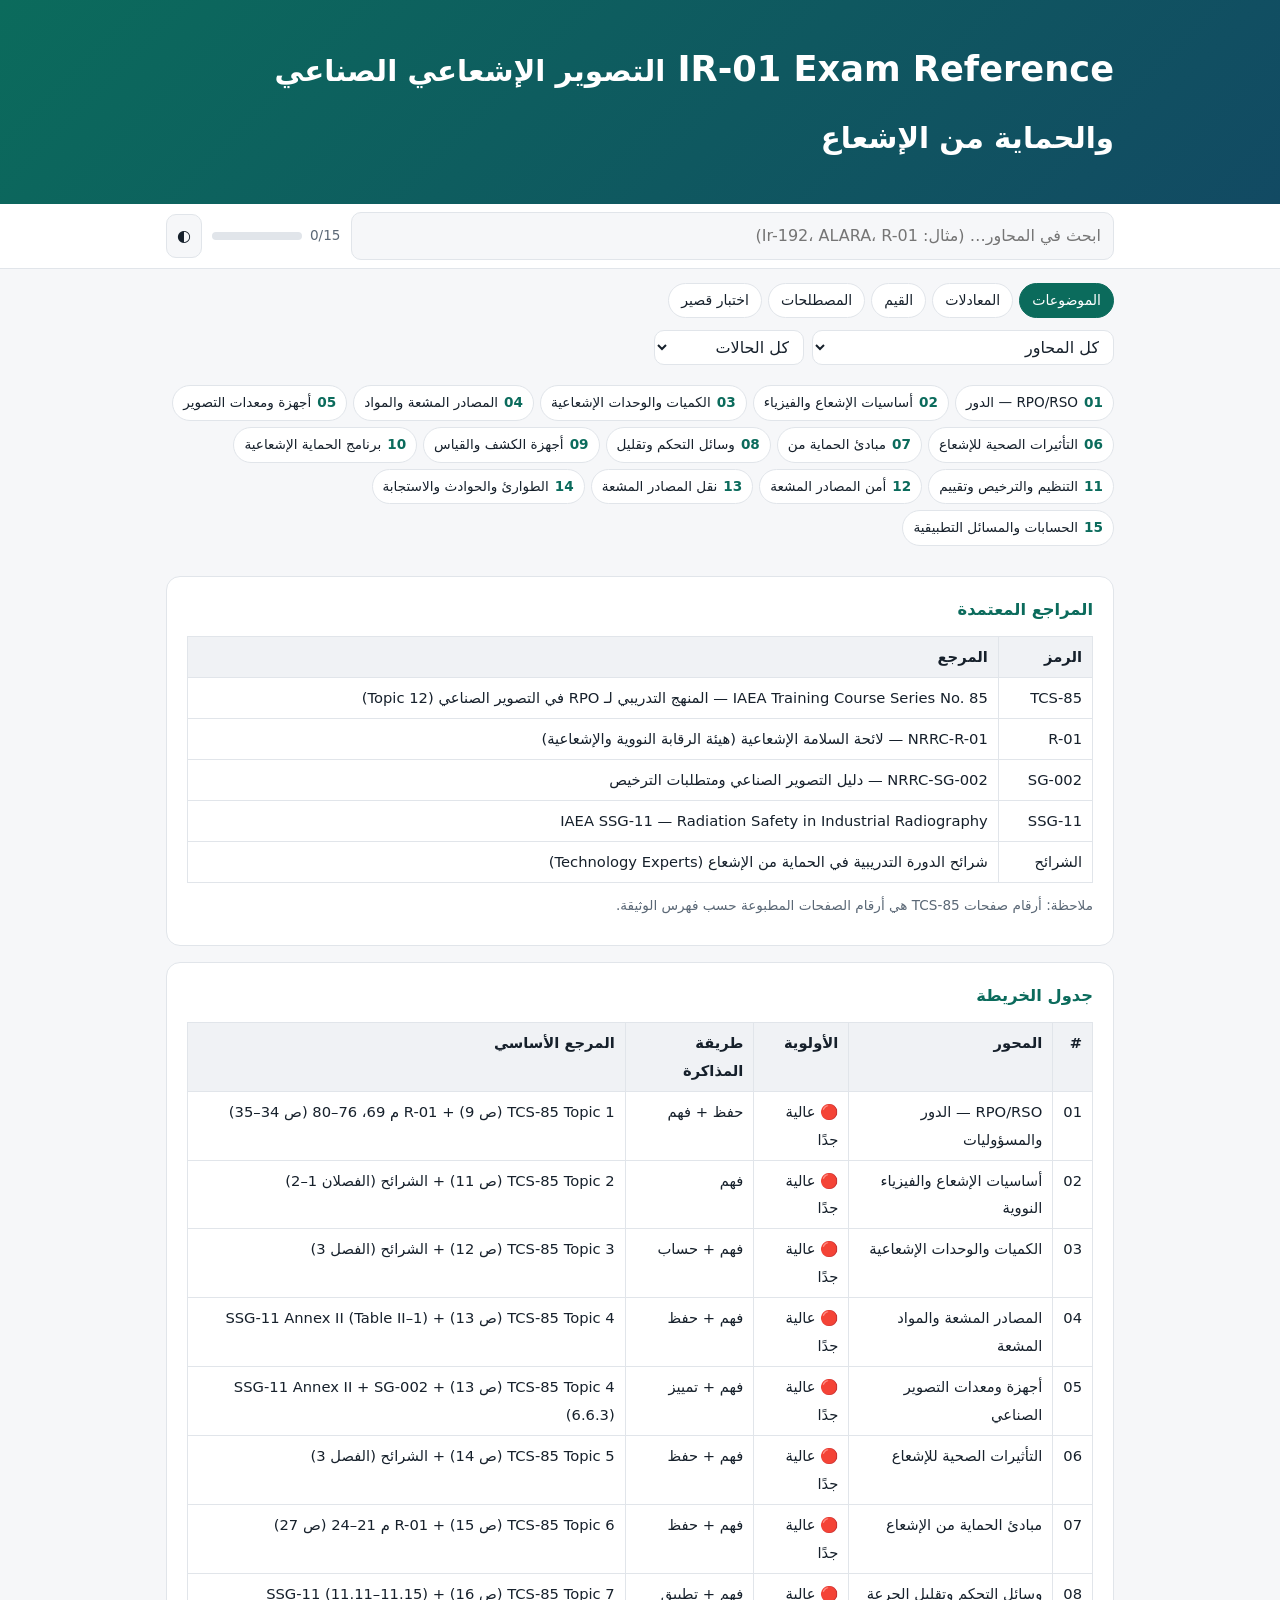
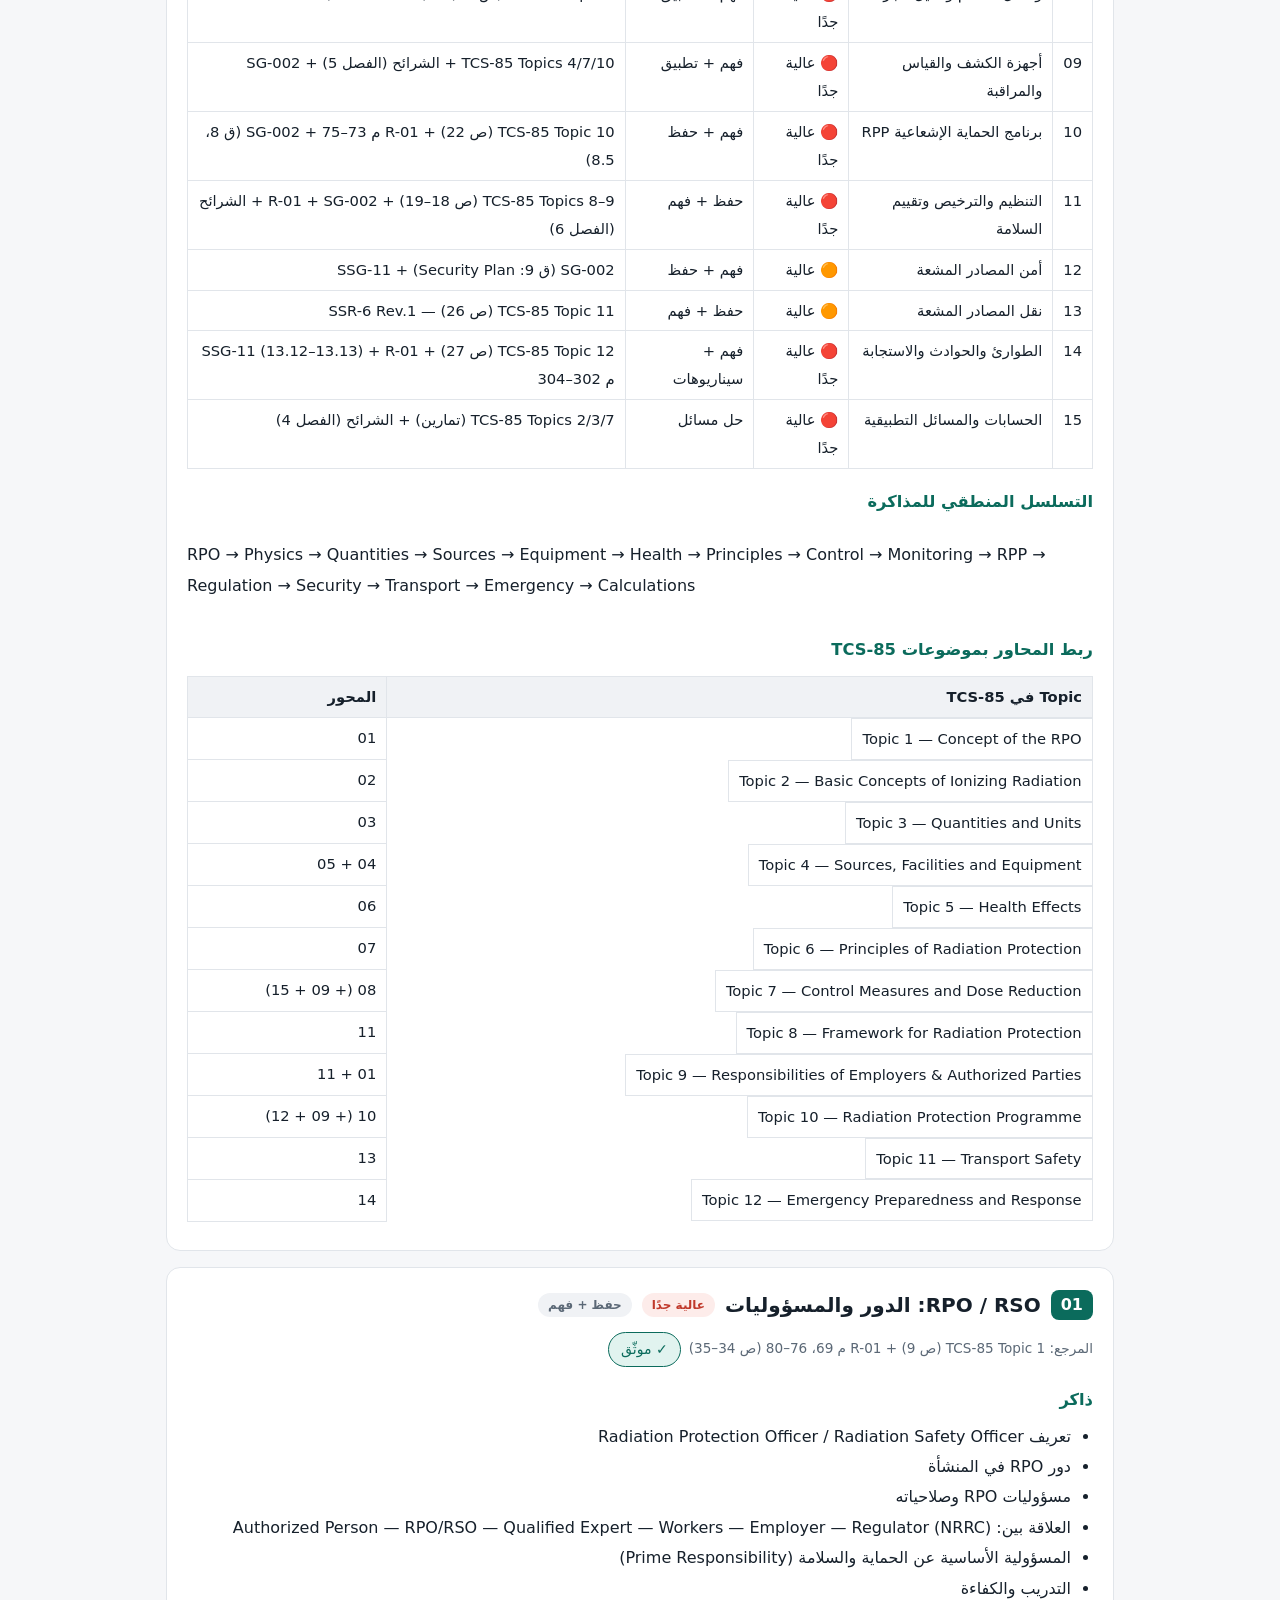
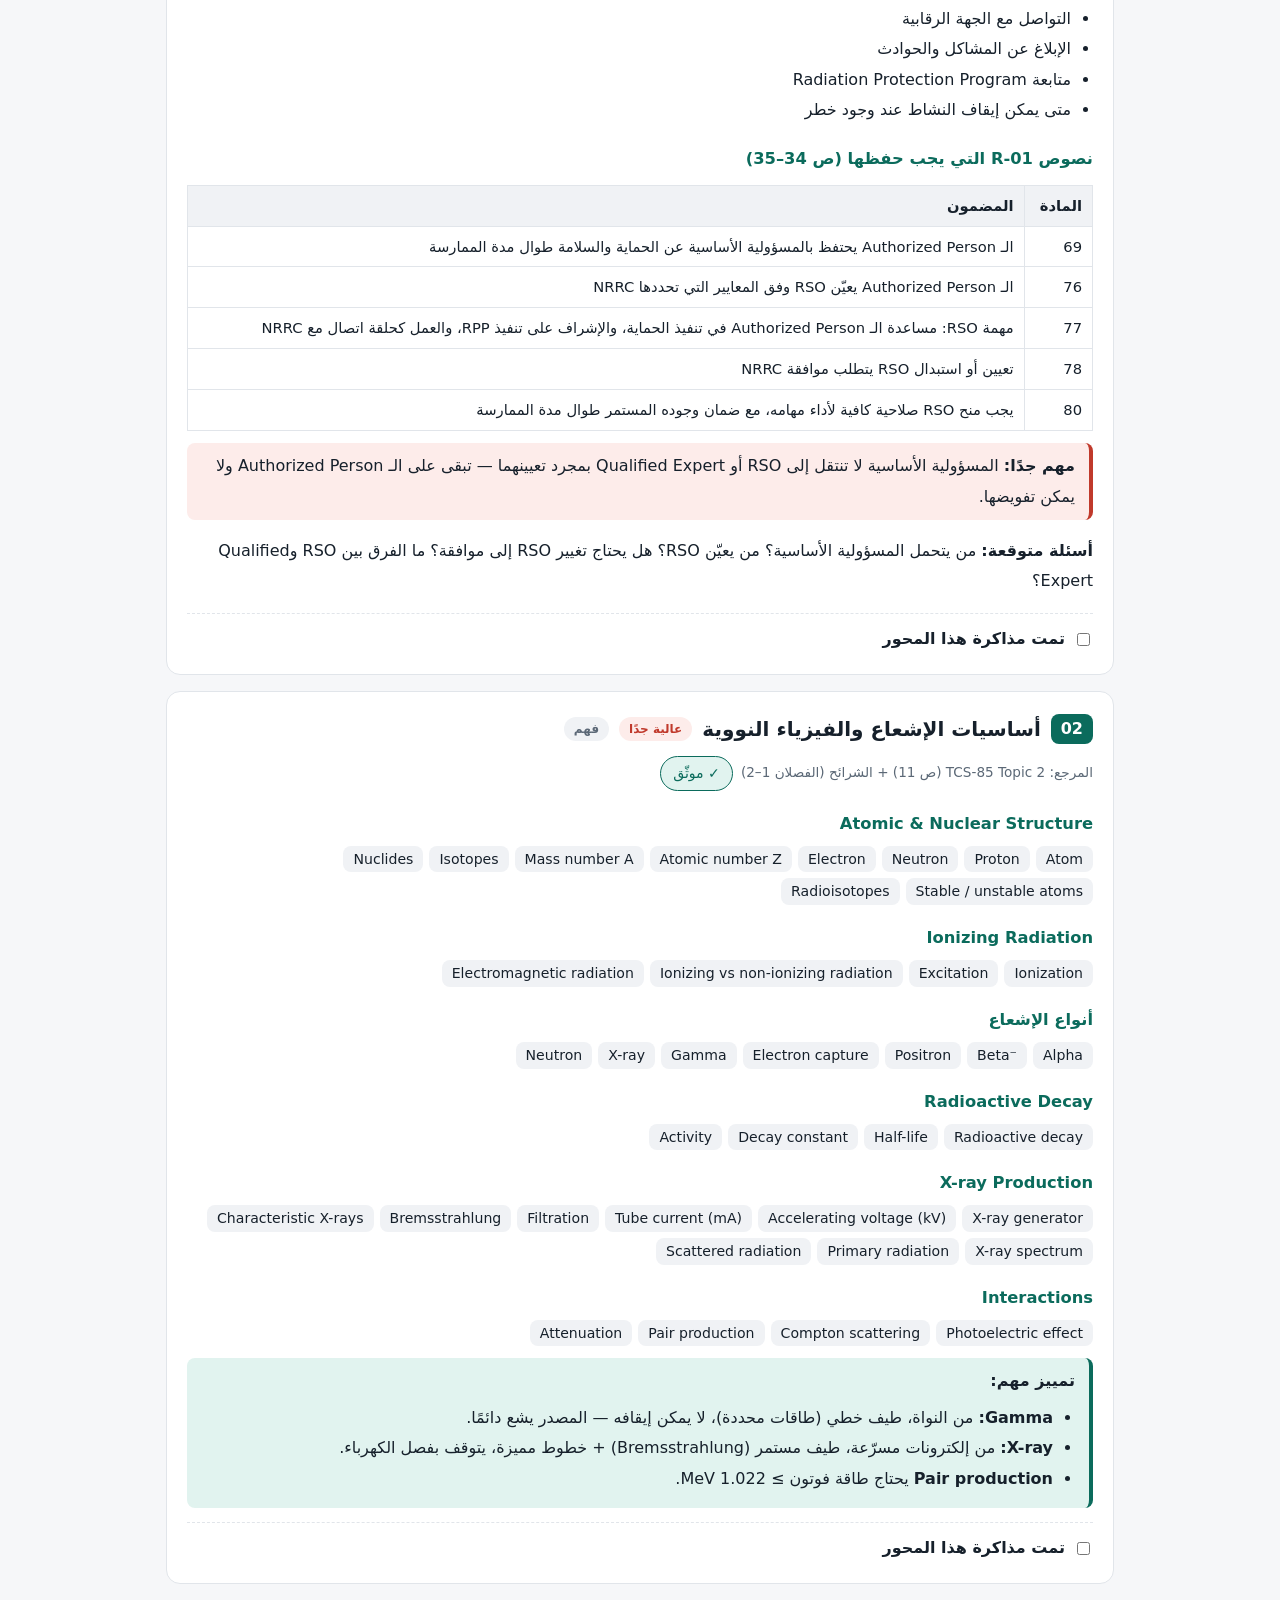
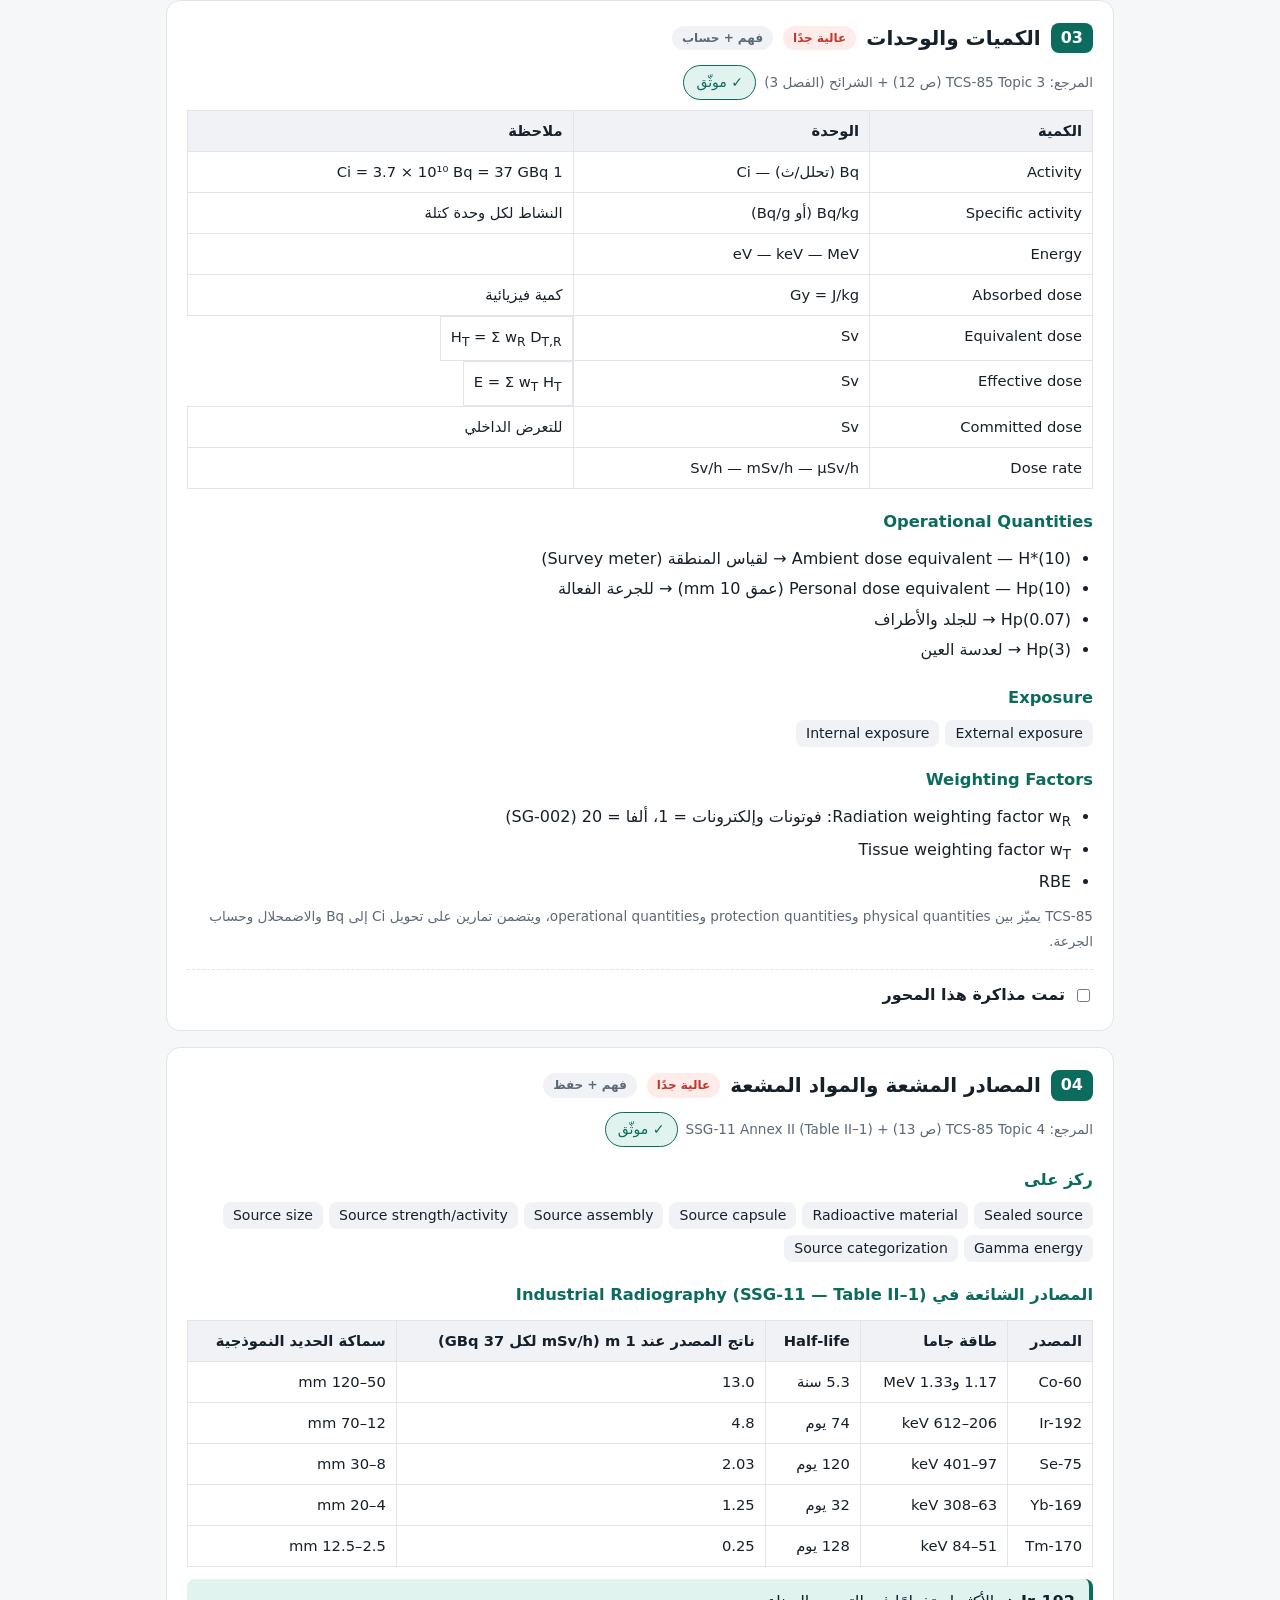
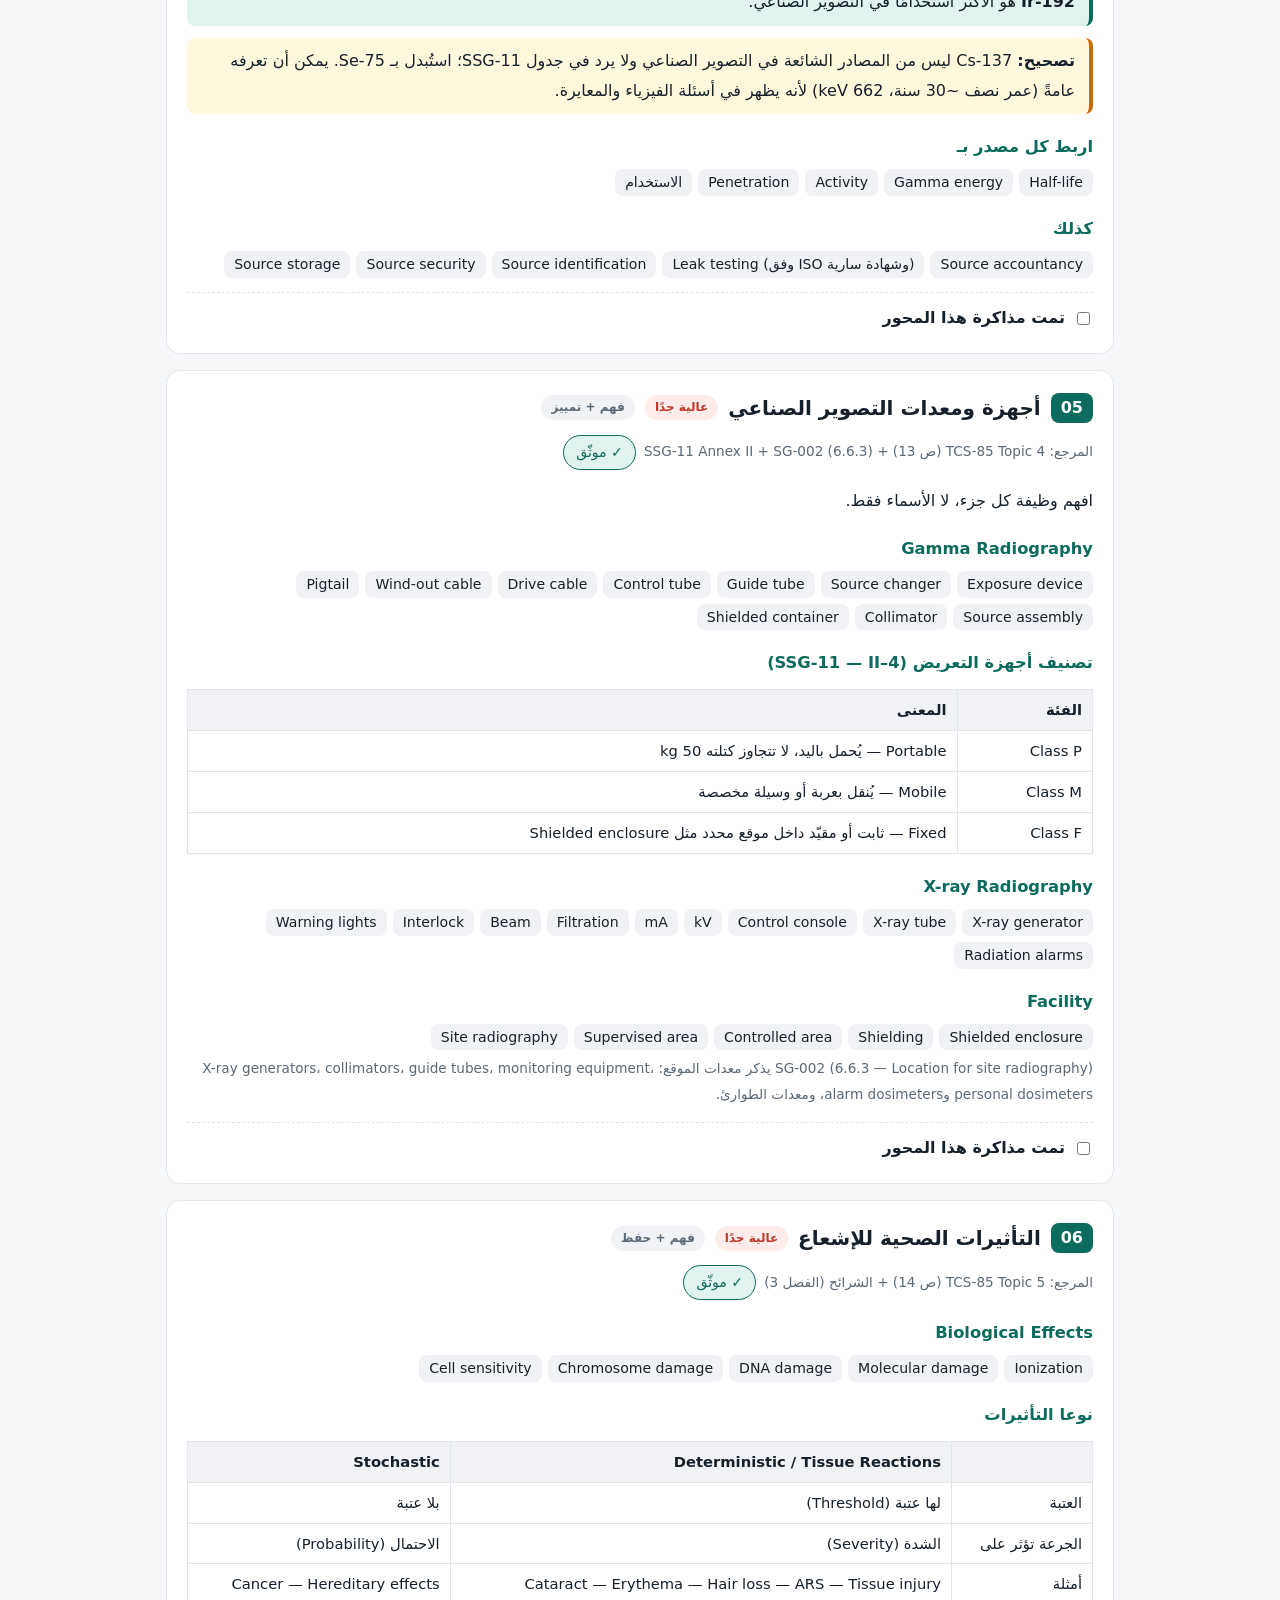
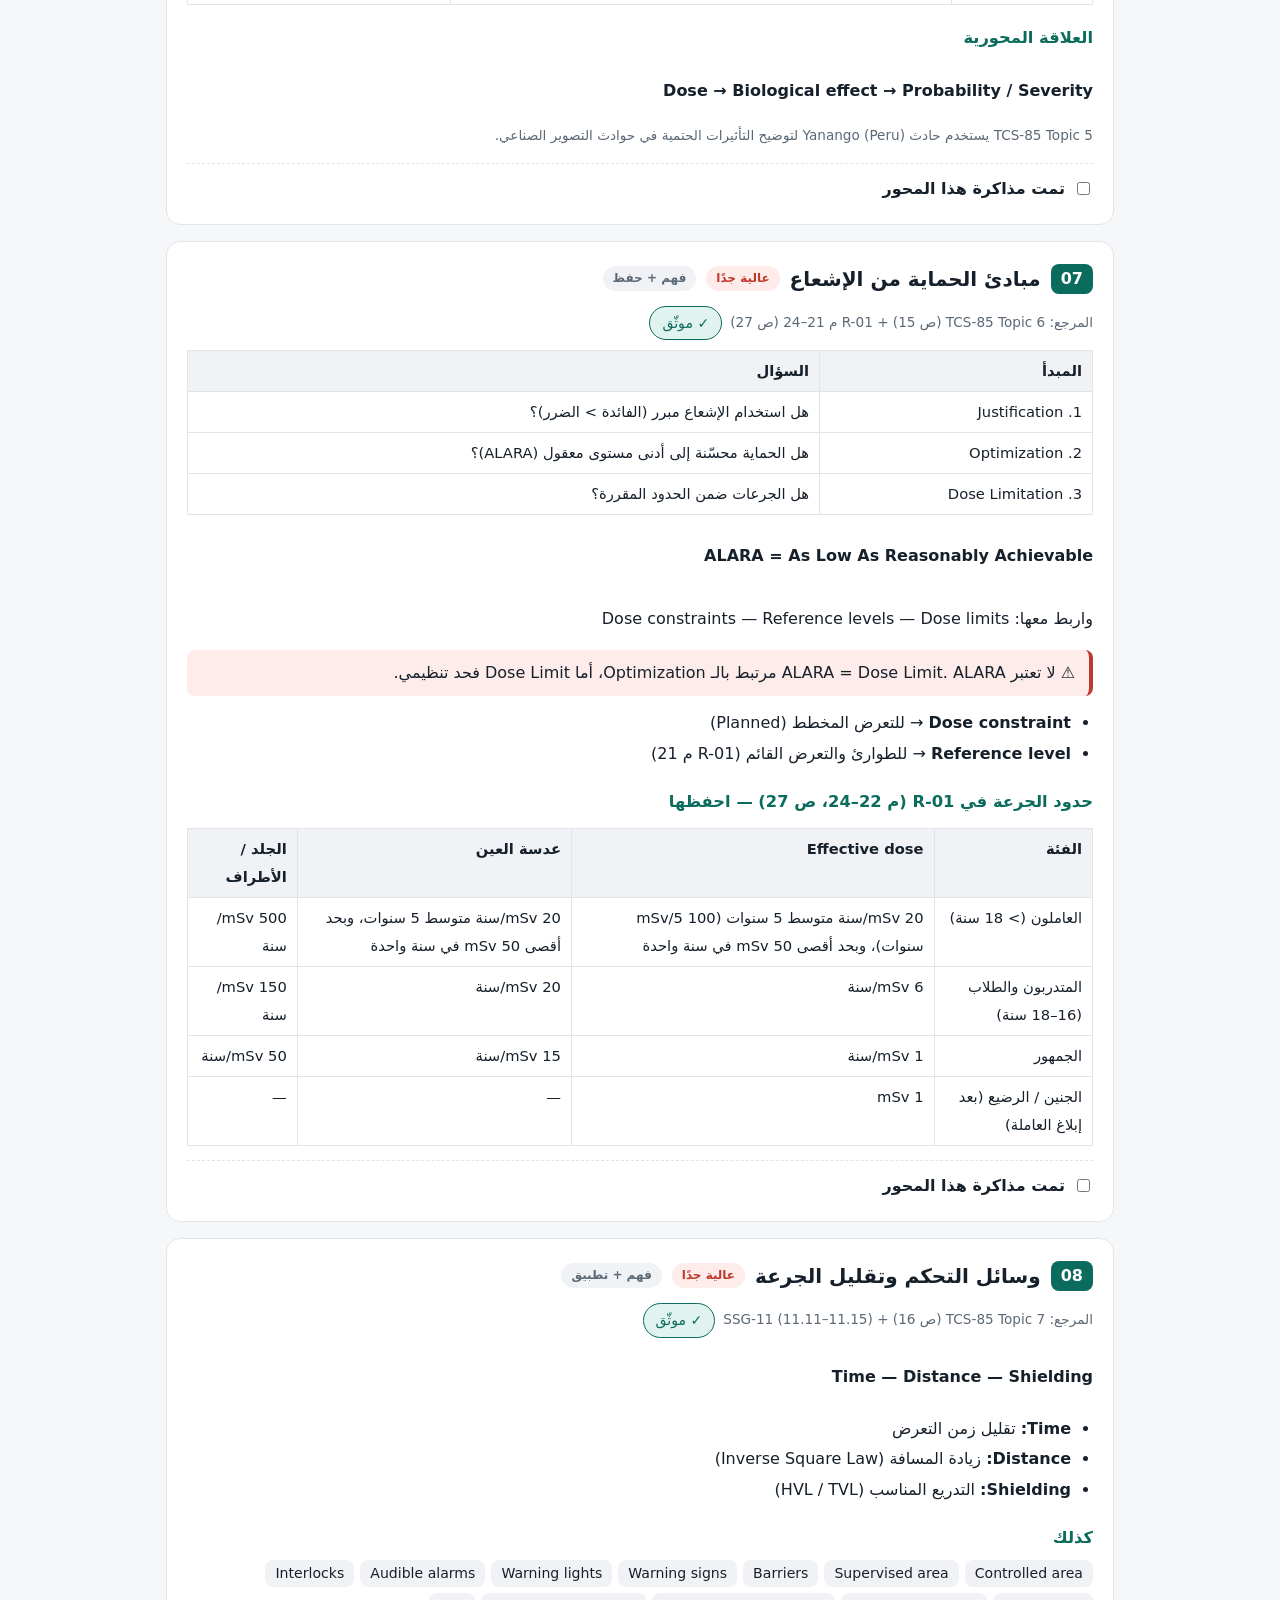
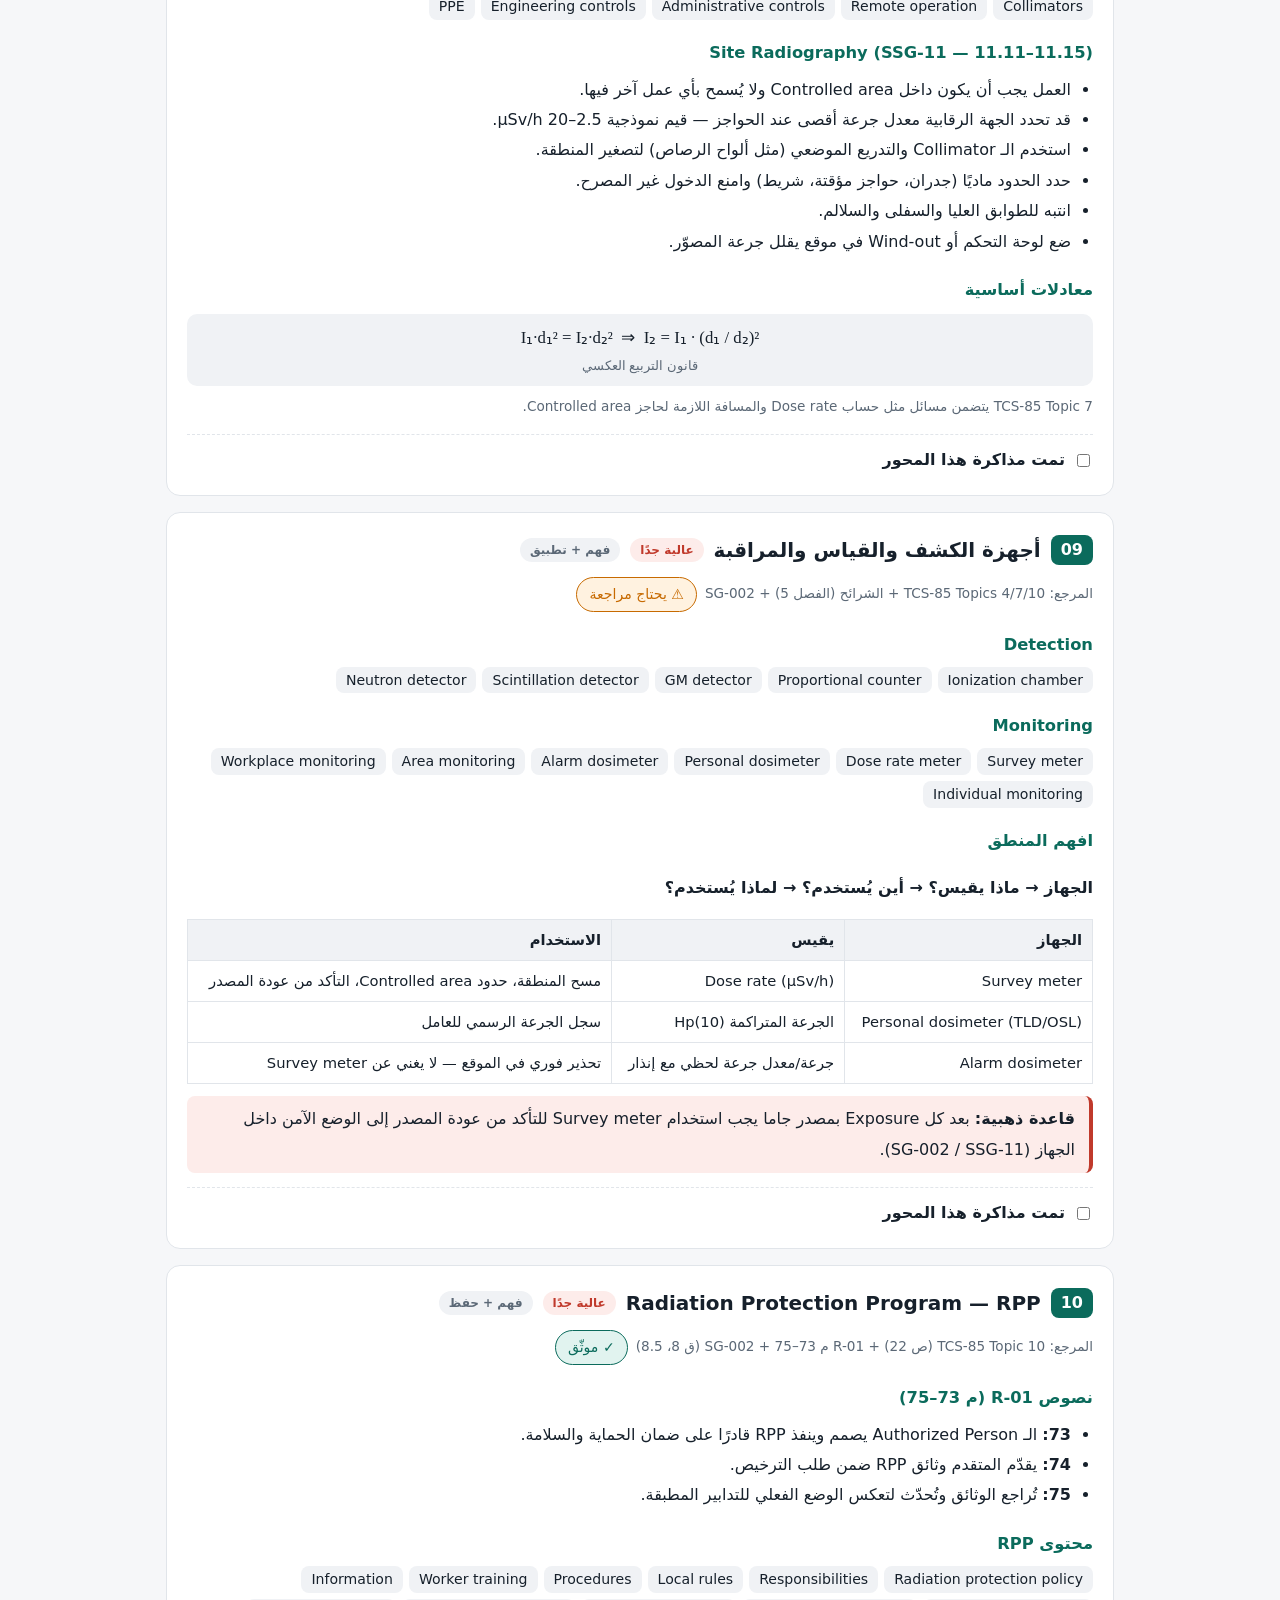
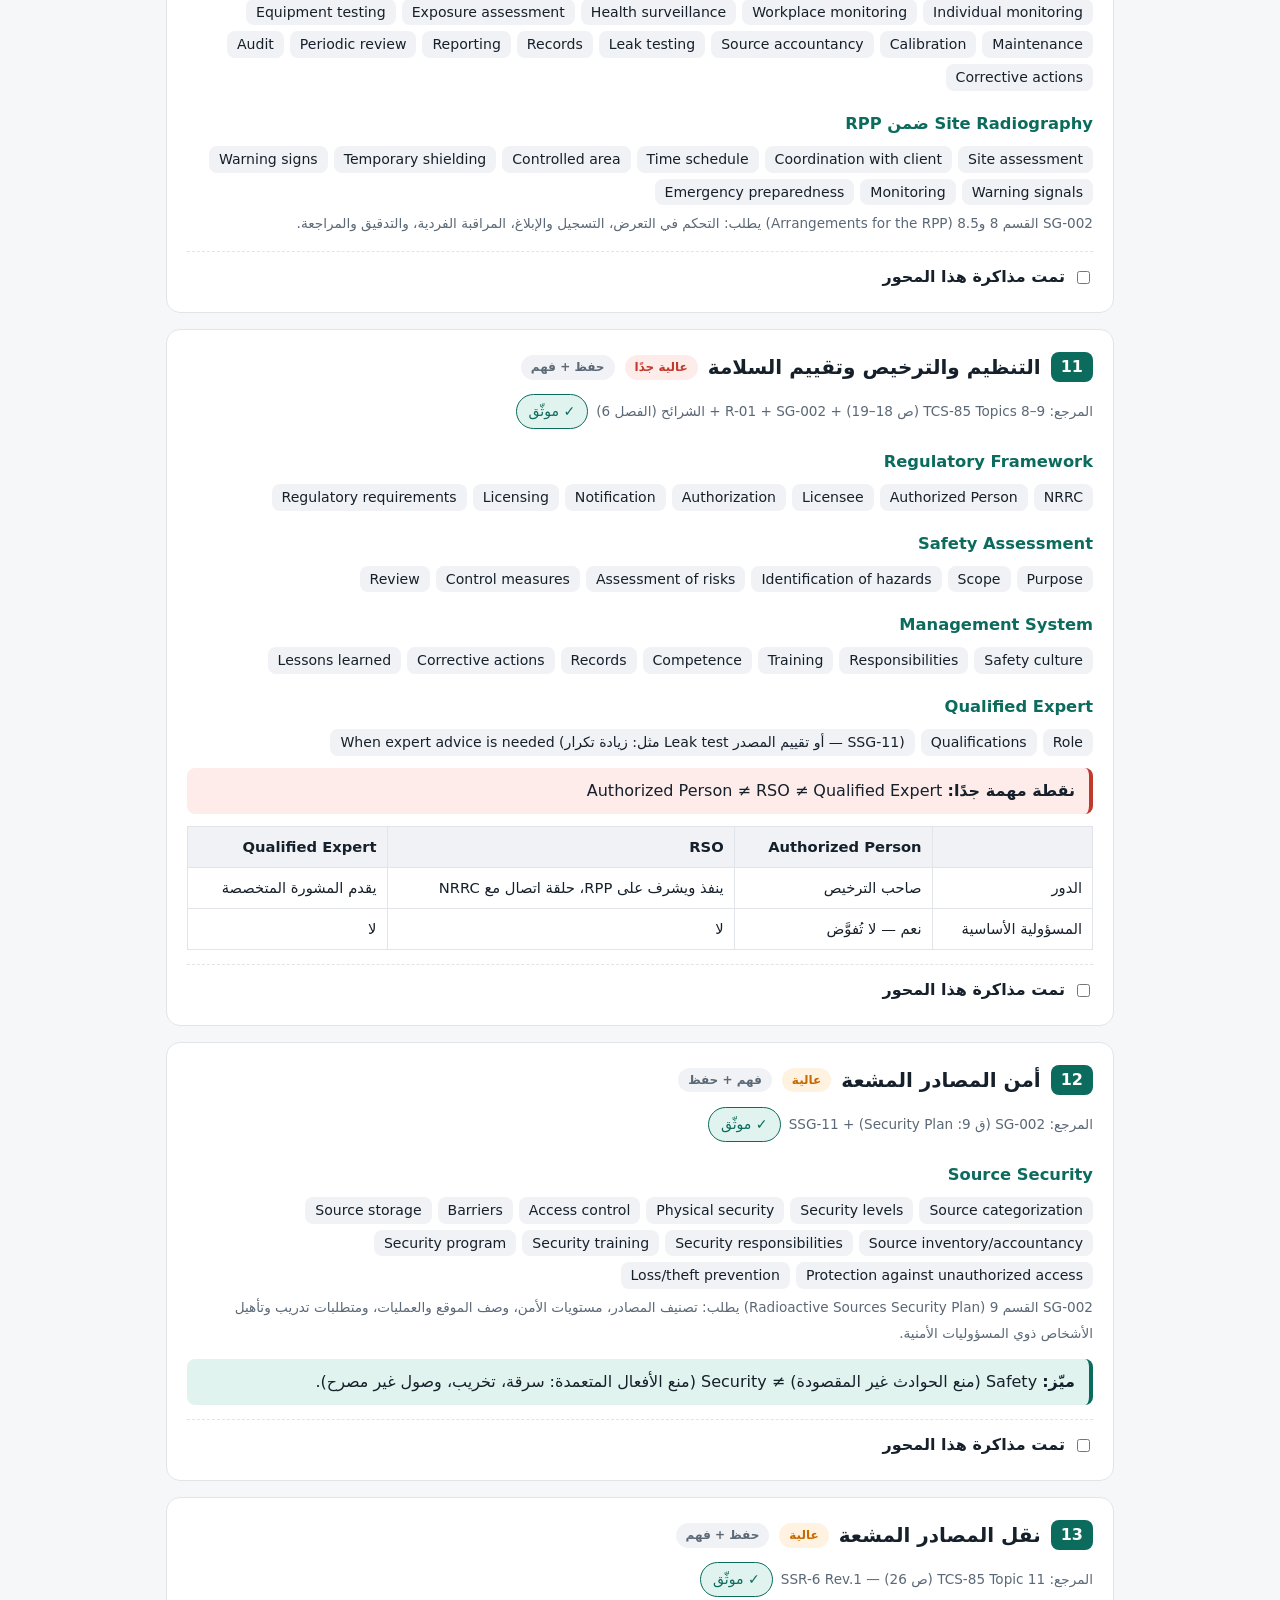
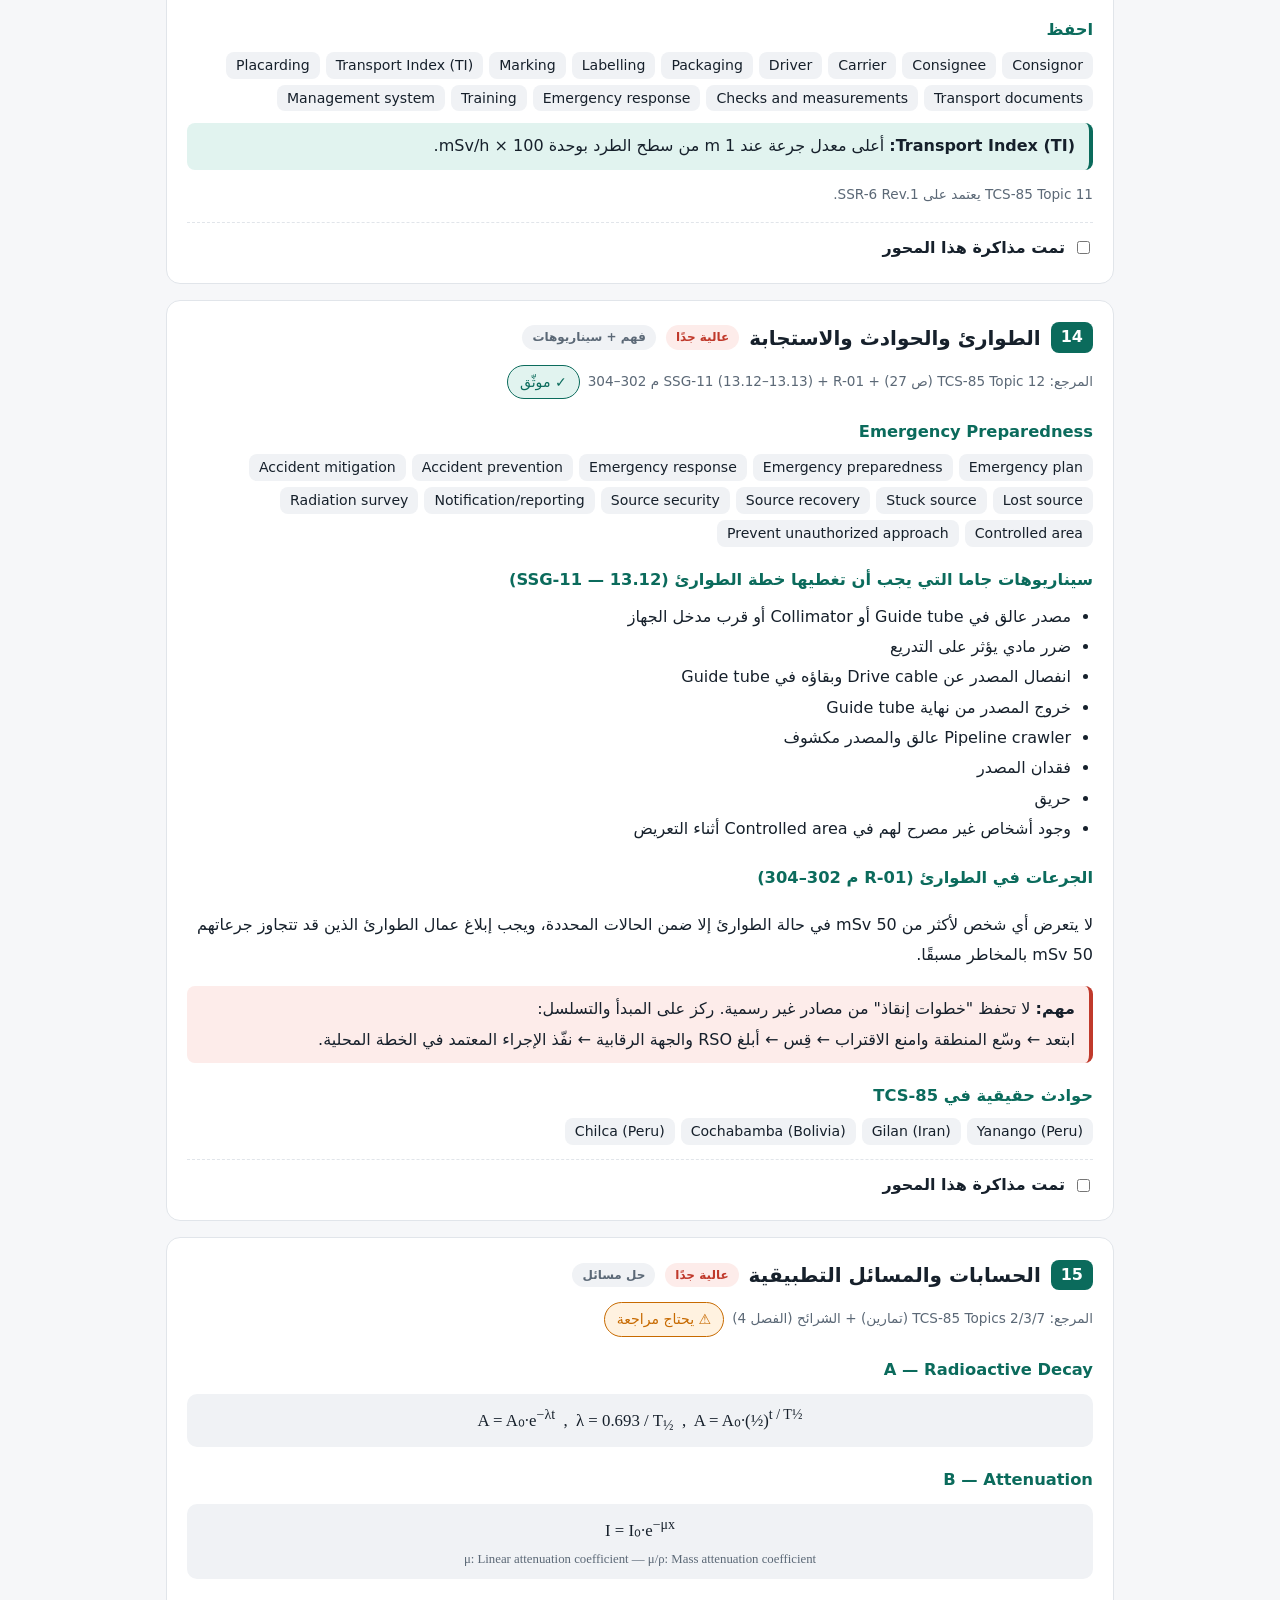
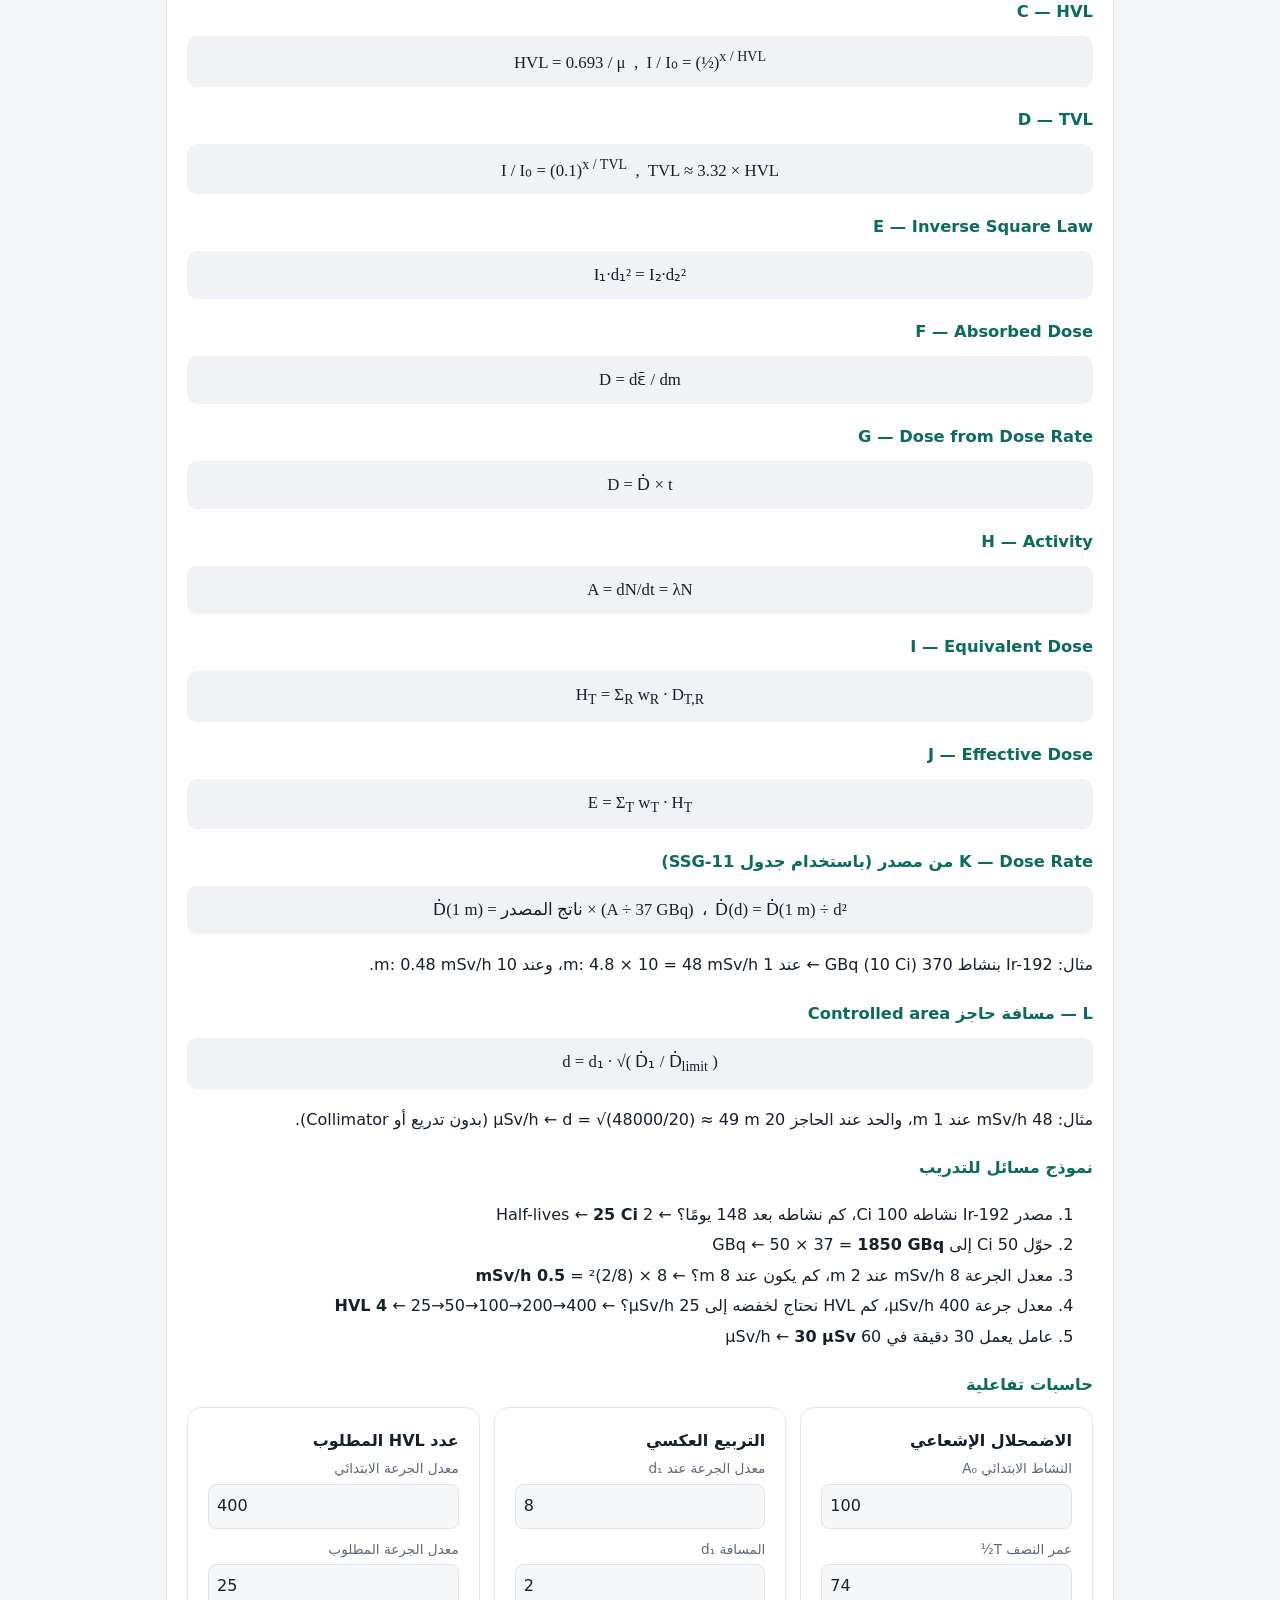
==== index.html @ bd988452 "Add files via upload" ====
<!doctype html>
<html lang="ar" dir="rtl">
<head>
<meta charset="utf-8">
<meta name="viewport" content="width=device-width, initial-scale=1">
<title>خريطة مذاكرة RPO / RSO</title>
<style>
:root{
  --bg:#f6f7f9;--card:#fff;--ink:#16202b;--muted:#5b6876;--line:#e1e5ea;
  --accent:#0b6b5c;--accent-soft:#e1f3ef;--hi:#c0392b;--hi-soft:#fdecea;--mid:#c76a00;--mid-soft:#fff2e0;--warn:#fff8dc;
  --code:#f0f2f5;
}
@media (prefers-color-scheme:dark){
  :root:not([data-theme="light"]){
    --bg:#0f1418;--card:#171e24;--ink:#e8edf2;--muted:#9aa7b4;--line:#27313a;
    --accent:#4fd1b8;--accent-soft:#12302a;--hi:#ff7b6b;--hi-soft:#3a1c19;--mid:#ffb04d;--mid-soft:#3a2a12;--warn:#332e12;--code:#1f282f;
  }
}
:root[data-theme="dark"]{
  --bg:#0f1418;--card:#171e24;--ink:#e8edf2;--muted:#9aa7b4;--line:#27313a;
  --accent:#4fd1b8;--accent-soft:#12302a;--hi:#ff7b6b;--hi-soft:#3a1c19;--mid:#ffb04d;--mid-soft:#3a2a12;--warn:#332e12;--code:#1f282f;
}
*{box-sizing:border-box}
html{scroll-behavior:smooth;scroll-padding-top:76px}
body{margin:0;background:var(--bg);color:var(--ink);font-family:"Segoe UI",Tahoma,"Noto Naskh Arabic",system-ui,sans-serif;line-height:1.9;font-size:16px}
.wrap{max-width:980px;margin:0 auto;padding:0 16px}
header.hero{background:linear-gradient(135deg,#0b6b5c,#124a63);color:#fff;padding:36px 0 28px}
header.hero h1{margin:0 0 6px;font-size:clamp(1.5rem,4vw,2.2rem)}
header.hero p{margin:0;opacity:.9}
.bar{position:sticky;top:0;z-index:10;background:var(--card);border-bottom:1px solid var(--line)}
.bar .wrap{display:flex;gap:10px;align-items:center;padding-top:8px;padding-bottom:8px}
.bar input[type=search]{flex:1;min-width:0;padding:8px 12px;border:1px solid var(--line);border-radius:10px;background:var(--bg);color:var(--ink);font:inherit}
.prog{display:flex;align-items:center;gap:8px;font-size:.85rem;color:var(--muted);white-space:nowrap}
.prog .track{width:90px;height:8px;background:var(--line);border-radius:6px;overflow:hidden}
.prog .fill{height:100%;width:0;background:var(--accent);transition:width .3s}
button.theme{border:1px solid var(--line);background:var(--bg);color:var(--ink);border-radius:10px;padding:6px 10px;cursor:pointer;font:inherit}
nav.chips{display:flex;flex-wrap:wrap;gap:6px;padding:14px 0}
nav.chips a{display:inline-flex;gap:6px;align-items:center;padding:4px 10px;border:1px solid var(--line);background:var(--card);border-radius:999px;color:var(--ink);text-decoration:none;font-size:.85rem}
nav.chips a.done{background:var(--accent-soft);border-color:var(--accent)}
nav.chips a b{color:var(--accent)}
section.card,.panel{background:var(--card);border:1px solid var(--line);border-radius:14px;padding:18px 20px;margin:16px 0}
section.card h2{margin:0 0 8px;font-size:1.25rem;display:flex;flex-wrap:wrap;gap:10px;align-items:center}
section.card h2 .num{background:var(--accent);color:#fff;border-radius:8px;padding:0 10px;font-size:1rem}
h3{margin:18px 0 6px;font-size:1.02rem;color:var(--accent)}
.tag{font-size:.75rem;padding:1px 10px;border-radius:999px;font-weight:600}
.tag.hi{background:var(--hi-soft);color:var(--hi)}
.tag.mid{background:var(--mid-soft);color:var(--mid)}
.tag.way{background:var(--code);color:var(--muted)}
.ref{font-size:.85rem;color:var(--muted);margin:0 0 8px}
ul{margin:6px 0;padding-inline-start:22px}
.terms{display:flex;flex-wrap:wrap;gap:6px;margin:6px 0}
.terms span{background:var(--code);border-radius:8px;padding:0 10px;font-size:.88rem;direction:ltr;unicode-bidi:isolate}
.note{border-inline-start:4px solid var(--mid);background:var(--warn);padding:8px 14px;border-radius:8px;margin:12px 0}
.note.red{border-color:var(--hi);background:var(--hi-soft)}
.note.green{border-color:var(--accent);background:var(--accent-soft)}
.tbl{overflow-x:auto;margin:10px 0}
table{border-collapse:collapse;width:100%;font-size:.92rem}
th,td{border:1px solid var(--line);padding:6px 10px;text-align:start;vertical-align:top}
th{background:var(--code)}
.ltr{direction:ltr;unicode-bidi:isolate;display:inline-block}
.formula{direction:ltr;text-align:center;background:var(--code);border-radius:10px;padding:8px 12px;margin:8px 0;font-family:"Cambria Math",Georgia,serif;font-size:1.05rem;overflow-x:auto}
.formula small{display:block;direction:rtl;font-family:inherit;font-size:.8rem;color:var(--muted)}
.done-row{margin-top:14px;padding-top:10px;border-top:1px dashed var(--line)}
.done-row label{cursor:pointer;display:inline-flex;gap:8px;align-items:center;font-weight:600}
.calc{display:grid;grid-template-columns:repeat(auto-fit,minmax(260px,1fr));gap:14px}
.calc .panel{margin:0}
.calc label{display:block;font-size:.85rem;color:var(--muted)}
.calc input{width:100%;padding:6px 8px;margin:2px 0 8px;border:1px solid var(--line);border-radius:8px;background:var(--bg);color:var(--ink);font:inherit;direction:ltr;text-align:left}
.calc .out{background:var(--accent-soft);padding:6px 10px;border-radius:8px;min-height:2.2em;font-weight:600;direction:ltr;text-align:left}
.top10 li{margin:4px 0}
footer{padding:28px 0 50px;color:var(--muted);font-size:.85rem;text-align:center}
.hidden{display:none!important}
@media print{.bar,nav.chips,.done-row,.calc{display:none}section.card{break-inside:avoid}}

.tabs{display:flex;gap:6px;flex-wrap:wrap;padding:14px 0 6px}
.tabs button,.bd,.op{font:inherit;cursor:pointer;border:1px solid var(--line);background:var(--card);color:var(--ink);border-radius:999px;padding:3px 12px;font-size:.88rem}
.tabs button.on{background:var(--accent);color:#fff;border-color:var(--accent)}
.flt{display:flex;gap:8px;flex-wrap:wrap;padding:6px 0}
.flt select{padding:6px 10px;border:1px solid var(--line);border-radius:10px;background:var(--card);color:var(--ink);font:inherit;max-width:100%}
.it{background:var(--card);border:1px solid var(--line);border-radius:12px;padding:12px 16px;margin:10px 0}
.it .hd{display:flex;justify-content:space-between;gap:8px;align-items:center;margin-bottom:4px}
.ax{font-size:.8rem;color:var(--muted)}
.bd.on{background:var(--accent-soft);border-color:var(--accent);color:var(--accent)}
.bd.off{background:var(--mid-soft);border-color:var(--mid);color:var(--mid)}
.opts{display:grid;gap:6px;margin-top:6px}
.op{text-align:start;border-radius:10px;padding:6px 12px}
.op.ok{background:var(--accent-soft);border-color:var(--accent)}
.op.bad{background:var(--hi-soft);border-color:var(--hi)}
.hid2{display:none!important}
.sref{display:flex;gap:8px;align-items:center;flex-wrap:wrap}
</style>
</head>
<body>

<header class="hero"><div class="wrap">
  <h1>IR-01 Exam Reference <small>التصوير الإشعاعي الصناعي والحماية من الإشعاع</small></h1>
</div></header>

<div class="bar"><div class="wrap">
  <input type="search" id="q" placeholder="ابحث في المحاور… (مثال: Ir-192، ALARA، R-01)" aria-label="بحث">
  <div class="prog"><span id="pt">0/15</span><div class="track"><div class="fill" id="pf"></div></div></div>
  <button class="theme" id="th" title="تبديل الوضع" aria-label="تبديل الوضع">◐</button>
</div></div>

<main class="wrap">

<div class="tabs" id="tabs"></div>
<div class="flt"><select id="fa" aria-label="المحور"></select><select id="fs" aria-label="الحالة"><option value="">كل الحالات</option><option value="1">✓ موثّق</option><option value="0">⚠ يحتاج مراجعة</option></select></div>
<div id="views" class="hid2"></div>
<nav class="chips" id="chips"></nav>

<div class="panel">
  <h3 style="margin-top:0">المراجع المعتمدة</h3>
  <div class="tbl"><table>
    <tr><th>الرمز</th><th>المرجع</th></tr>
    <tr><td><span class="ltr">TCS-85</span></td><td>IAEA Training Course Series No. 85 — المنهج التدريبي لـ RPO في التصوير الصناعي (12 Topic)</td></tr>
    <tr><td><span class="ltr">R-01</span></td><td>NRRC-R-01 — لائحة السلامة الإشعاعية (هيئة الرقابة النووية والإشعاعية)</td></tr>
    <tr><td><span class="ltr">SG-002</span></td><td>NRRC-SG-002 — دليل التصوير الصناعي ومتطلبات الترخيص</td></tr>
    <tr><td><span class="ltr">SSG-11</span></td><td>IAEA SSG-11 — Radiation Safety in Industrial Radiography</td></tr>
    <tr><td>الشرائح</td><td>شرائح الدورة التدريبية في الحماية من الإشعاع (Technology Experts)</td></tr>
  </table></div>
  <p class="ref">ملاحظة: أرقام صفحات TCS-85 هي أرقام الصفحات المطبوعة حسب فهرس الوثيقة.</p>
</div>

<div class="panel">
  <h3 style="margin-top:0">جدول الخريطة</h3>
  <div class="tbl"><table>
    <tr><th>#</th><th>المحور</th><th>الأولوية</th><th>طريقة المذاكرة</th><th>المرجع الأساسي</th></tr>
    <tr><td>01</td><td>RPO/RSO — الدور والمسؤوليات</td><td>🔴 عالية جدًا</td><td>حفظ + فهم</td><td>TCS-85 Topic 1 (ص 9) + R-01 م 69، 76–80 (ص 34–35)</td></tr>
    <tr><td>02</td><td>أساسيات الإشعاع والفيزياء النووية</td><td>🔴 عالية جدًا</td><td>فهم</td><td>TCS-85 Topic 2 (ص 11) + الشرائح (الفصلان 1–2)</td></tr>
    <tr><td>03</td><td>الكميات والوحدات الإشعاعية</td><td>🔴 عالية جدًا</td><td>فهم + حساب</td><td>TCS-85 Topic 3 (ص 12) + الشرائح (الفصل 3)</td></tr>
    <tr><td>04</td><td>المصادر المشعة والمواد المشعة</td><td>🔴 عالية جدًا</td><td>فهم + حفظ</td><td>TCS-85 Topic 4 (ص 13) + SSG-11 Annex II (Table II–1)</td></tr>
    <tr><td>05</td><td>أجهزة ومعدات التصوير الصناعي</td><td>🔴 عالية جدًا</td><td>فهم + تمييز</td><td>TCS-85 Topic 4 (ص 13) + SSG-11 Annex II + SG-002 (6.6.3)</td></tr>
    <tr><td>06</td><td>التأثيرات الصحية للإشعاع</td><td>🔴 عالية جدًا</td><td>فهم + حفظ</td><td>TCS-85 Topic 5 (ص 14) + الشرائح (الفصل 3)</td></tr>
    <tr><td>07</td><td>مبادئ الحماية من الإشعاع</td><td>🔴 عالية جدًا</td><td>فهم + حفظ</td><td>TCS-85 Topic 6 (ص 15) + R-01 م 21–24 (ص 27)</td></tr>
    <tr><td>08</td><td>وسائل التحكم وتقليل الجرعة</td><td>🔴 عالية جدًا</td><td>فهم + تطبيق</td><td>TCS-85 Topic 7 (ص 16) + SSG-11 (11.11–11.15)</td></tr>
    <tr><td>09</td><td>أجهزة الكشف والقياس والمراقبة</td><td>🔴 عالية جدًا</td><td>فهم + تطبيق</td><td>TCS-85 Topics 4/7/10 + الشرائح (الفصل 5) + SG-002</td></tr>
    <tr><td>10</td><td>برنامج الحماية الإشعاعية RPP</td><td>🔴 عالية جدًا</td><td>فهم + حفظ</td><td>TCS-85 Topic 10 (ص 22) + R-01 م 73–75 + SG-002 (ق 8، 8.5)</td></tr>
    <tr><td>11</td><td>التنظيم والترخيص وتقييم السلامة</td><td>🔴 عالية جدًا</td><td>حفظ + فهم</td><td>TCS-85 Topics 8–9 (ص 18–19) + R-01 + SG-002 + الشرائح (الفصل 6)</td></tr>
    <tr><td>12</td><td>أمن المصادر المشعة</td><td>🟠 عالية</td><td>فهم + حفظ</td><td>SG-002 (ق 9: Security Plan) + SSG-11</td></tr>
    <tr><td>13</td><td>نقل المصادر المشعة</td><td>🟠 عالية</td><td>حفظ + فهم</td><td>TCS-85 Topic 11 (ص 26) — SSR-6 Rev.1</td></tr>
    <tr><td>14</td><td>الطوارئ والحوادث والاستجابة</td><td>🔴 عالية جدًا</td><td>فهم + سيناريوهات</td><td>TCS-85 Topic 12 (ص 27) + SSG-11 (13.12–13.13) + R-01 م 302–304</td></tr>
    <tr><td>15</td><td>الحسابات والمسائل التطبيقية</td><td>🔴 عالية جدًا</td><td>حل مسائل</td><td>TCS-85 Topics 2/3/7 (تمارين) + الشرائح (الفصل 4)</td></tr>
  </table></div>
  <h3>التسلسل المنطقي للمذاكرة</h3>
  <p class="ltr" style="direction:ltr;text-align:left">RPO → Physics → Quantities → Sources → Equipment → Health → Principles → Control → Monitoring → RPP → Regulation → Security → Transport → Emergency → Calculations</p>

  <h3>ربط المحاور بموضوعات TCS-85</h3>
  <div class="tbl"><table>
    <tr><th>Topic في TCS-85</th><th>المحور</th></tr>
    <tr><td class="ltr">Topic 1 — Concept of the RPO</td><td>01</td></tr>
    <tr><td class="ltr">Topic 2 — Basic Concepts of Ionizing Radiation</td><td>02</td></tr>
    <tr><td class="ltr">Topic 3 — Quantities and Units</td><td>03</td></tr>
    <tr><td class="ltr">Topic 4 — Sources, Facilities and Equipment</td><td>04 + 05</td></tr>
    <tr><td class="ltr">Topic 5 — Health Effects</td><td>06</td></tr>
    <tr><td class="ltr">Topic 6 — Principles of Radiation Protection</td><td>07</td></tr>
    <tr><td class="ltr">Topic 7 — Control Measures and Dose Reduction</td><td>08 (+ 09 + 15)</td></tr>
    <tr><td class="ltr">Topic 8 — Framework for Radiation Protection</td><td>11</td></tr>
    <tr><td class="ltr">Topic 9 — Responsibilities of Employers &amp; Authorized Parties</td><td>01 + 11</td></tr>
    <tr><td class="ltr">Topic 10 — Radiation Protection Programme</td><td>10 (+ 09 + 12)</td></tr>
    <tr><td class="ltr">Topic 11 — Transport Safety</td><td>13</td></tr>
    <tr><td class="ltr">Topic 12 — Emergency Preparedness and Response</td><td>14</td></tr>
  </table></div>
</div>

<!-- 01 -->
<section class="card" id="s01" data-n="01" data-t="RPO/RSO — الدور والمسؤوليات">
  <h2><span class="num">01</span>RPO / RSO: الدور والمسؤوليات <span class="tag hi">عالية جدًا</span><span class="tag way">حفظ + فهم</span></h2>
  <h3>ذاكر</h3>
  <ul>
    <li>تعريف Radiation Protection Officer / Radiation Safety Officer</li>
    <li>دور RPO في المنشأة</li>
    <li>مسؤوليات RPO وصلاحياته</li>
    <li>العلاقة بين: Authorized Person — RPO/RSO — Qualified Expert — Workers — Employer — Regulator (NRRC)</li>
    <li>المسؤولية الأساسية عن الحماية والسلامة (Prime Responsibility)</li>
    <li>التدريب والكفاءة</li>
    <li>التواصل مع الجهة الرقابية</li>
    <li>الإبلاغ عن المشاكل والحوادث</li>
    <li>متابعة Radiation Protection Program</li>
    <li>متى يمكن إيقاف النشاط عند وجود خطر</li>
  </ul>
  <h3>نصوص R-01 التي يجب حفظها (ص 34–35)</h3>
  <div class="tbl"><table>
    <tr><th>المادة</th><th>المضمون</th></tr>
    <tr><td>69</td><td>الـ Authorized Person يحتفظ بالمسؤولية الأساسية عن الحماية والسلامة طوال مدة الممارسة</td></tr>
    <tr><td>76</td><td>الـ Authorized Person يعيّن RSO وفق المعايير التي تحددها NRRC</td></tr>
    <tr><td>77</td><td>مهمة RSO: مساعدة الـ Authorized Person في تنفيذ الحماية، والإشراف على تنفيذ RPP، والعمل كحلقة اتصال مع NRRC</td></tr>
    <tr><td>78</td><td>تعيين أو استبدال RSO يتطلب موافقة NRRC</td></tr>
    <tr><td>80</td><td>يجب منح RSO صلاحية كافية لأداء مهامه، مع ضمان وجوده المستمر طوال مدة الممارسة</td></tr>
  </table></div>
  <div class="note red"><b>مهم جدًا:</b> المسؤولية الأساسية لا تنتقل إلى RSO أو Qualified Expert بمجرد تعيينهما — تبقى على الـ Authorized Person ولا يمكن تفويضها.</div>
  <p><b>أسئلة متوقعة:</b> من يتحمل المسؤولية الأساسية؟ من يعيّن RSO؟ هل يحتاج تغيير RSO إلى موافقة؟ ما الفرق بين RSO وQualified Expert؟</p>
</section>

<!-- 02 -->
<section class="card" id="s02" data-n="02" data-t="أساسيات الإشعاع والفيزياء النووية">
  <h2><span class="num">02</span>أساسيات الإشعاع والفيزياء النووية <span class="tag hi">عالية جدًا</span><span class="tag way">فهم</span></h2>
  <h3>Atomic &amp; Nuclear Structure</h3>
  <div class="terms"><span>Atom</span><span>Proton</span><span>Neutron</span><span>Electron</span><span>Atomic number Z</span><span>Mass number A</span><span>Isotopes</span><span>Nuclides</span><span>Stable / unstable atoms</span><span>Radioisotopes</span></div>
  <h3>Ionizing Radiation</h3>
  <div class="terms"><span>Ionization</span><span>Excitation</span><span>Ionizing vs non-ionizing radiation</span><span>Electromagnetic radiation</span></div>
  <h3>أنواع الإشعاع</h3>
  <div class="terms"><span>Alpha</span><span>Beta⁻</span><span>Positron</span><span>Electron capture</span><span>Gamma</span><span>X-ray</span><span>Neutron</span></div>
  <h3>Radioactive Decay</h3>
  <div class="terms"><span>Radioactive decay</span><span>Half-life</span><span>Decay constant</span><span>Activity</span></div>
  <h3>X-ray Production</h3>
  <div class="terms"><span>X-ray generator</span><span>Accelerating voltage (kV)</span><span>Tube current (mA)</span><span>Filtration</span><span>Bremsstrahlung</span><span>Characteristic X-rays</span><span>X-ray spectrum</span><span>Primary radiation</span><span>Scattered radiation</span></div>
  <h3>Interactions</h3>
  <div class="terms"><span>Photoelectric effect</span><span>Compton scattering</span><span>Pair production</span><span>Attenuation</span></div>
  <div class="note green"><b>تمييز مهم:</b>
    <ul>
      <li><b>Gamma:</b> من النواة، طيف خطي (طاقات محددة)، لا يمكن إيقافه — المصدر يشع دائمًا.</li>
      <li><b>X-ray:</b> من إلكترونات مسرّعة، طيف مستمر (Bremsstrahlung) + خطوط مميزة، يتوقف بفصل الكهرباء.</li>
      <li><b>Pair production</b> يحتاج طاقة فوتون ≥ 1.022 MeV.</li>
    </ul>
  </div>
</section>

<!-- 03 -->
<section class="card" id="s03" data-n="03" data-t="الكميات والوحدات الإشعاعية">
  <h2><span class="num">03</span>الكميات والوحدات <span class="tag hi">عالية جدًا</span><span class="tag way">فهم + حساب</span></h2>
  <div class="tbl"><table>
    <tr><th>الكمية</th><th>الوحدة</th><th>ملاحظة</th></tr>
    <tr><td>Activity</td><td>Bq (تحلل/ث) — Ci</td><td>1 Ci = 3.7 × 10¹⁰ Bq = 37 GBq</td></tr>
    <tr><td>Specific activity</td><td>Bq/kg (أو Bq/g)</td><td>النشاط لكل وحدة كتلة</td></tr>
    <tr><td>Energy</td><td>eV — keV — MeV</td><td></td></tr>
    <tr><td>Absorbed dose</td><td>Gy = J/kg</td><td>كمية فيزيائية</td></tr>
    <tr><td>Equivalent dose</td><td>Sv</td><td class="ltr">H<sub>T</sub> = Σ w<sub>R</sub> D<sub>T,R</sub></td></tr>
    <tr><td>Effective dose</td><td>Sv</td><td class="ltr">E = Σ w<sub>T</sub> H<sub>T</sub></td></tr>
    <tr><td>Committed dose</td><td>Sv</td><td>للتعرض الداخلي</td></tr>
    <tr><td>Dose rate</td><td>Sv/h — mSv/h — μSv/h</td><td></td></tr>
  </table></div>
  <h3>Operational Quantities</h3>
  <ul>
    <li><span class="ltr">H*(10)</span> — Ambient dose equivalent → لقياس المنطقة (Survey meter)</li>
    <li><span class="ltr">Hp(10)</span> — Personal dose equivalent (عمق 10 mm) → للجرعة الفعالة</li>
    <li><span class="ltr">Hp(0.07)</span> → للجلد والأطراف</li>
    <li><span class="ltr">Hp(3)</span> → لعدسة العين</li>
  </ul>
  <h3>Exposure</h3>
  <div class="terms"><span>External exposure</span><span>Internal exposure</span></div>
  <h3>Weighting Factors</h3>
  <ul>
    <li>Radiation weighting factor w<sub>R</sub>: فوتونات وإلكترونات = 1، ألفا = 20 (SG-002)</li>
    <li>Tissue weighting factor w<sub>T</sub></li>
    <li>RBE</li>
  </ul>
  <p class="ref">TCS-85 يميّز بين physical quantities وprotection quantities وoperational quantities، ويتضمن تمارين على تحويل Ci إلى Bq والاضمحلال وحساب الجرعة.</p>
</section>

<!-- 04 -->
<section class="card" id="s04" data-n="04" data-t="المصادر المشعة والمواد المشعة Co-60 Ir-192 Se-75">
  <h2><span class="num">04</span>المصادر المشعة والمواد المشعة <span class="tag hi">عالية جدًا</span><span class="tag way">فهم + حفظ</span></h2>
  <h3>ركز على</h3>
  <div class="terms"><span>Sealed source</span><span>Radioactive material</span><span>Source capsule</span><span>Source assembly</span><span>Source strength/activity</span><span>Source size</span><span>Gamma energy</span><span>Source categorization</span></div>
  <h3>المصادر الشائعة في Industrial Radiography (SSG-11 — Table II–1)</h3>
  <div class="tbl"><table>
    <tr><th>المصدر</th><th>طاقة جاما</th><th>Half-life</th><th>ناتج المصدر عند 1 m (mSv/h لكل 37 GBq)</th><th>سماكة الحديد النموذجية</th></tr>
    <tr><td>Co-60</td><td>1.17 و1.33 MeV</td><td>5.3 سنة</td><td>13.0</td><td>50–120 mm</td></tr>
    <tr><td>Ir-192</td><td>206–612 keV</td><td>74 يوم</td><td>4.8</td><td>12–70 mm</td></tr>
    <tr><td>Se-75</td><td>97–401 keV</td><td>120 يوم</td><td>2.03</td><td>8–30 mm</td></tr>
    <tr><td>Yb-169</td><td>63–308 keV</td><td>32 يوم</td><td>1.25</td><td>4–20 mm</td></tr>
    <tr><td>Tm-170</td><td>51–84 keV</td><td>128 يوم</td><td>0.25</td><td>2.5–12.5 mm</td></tr>
  </table></div>
  <div class="note green"><b>Ir-192</b> هو الأكثر استخدامًا في التصوير الصناعي.</div>
  <div class="note"><b>تصحيح:</b> Cs-137 ليس من المصادر الشائعة في التصوير الصناعي ولا يرد في جدول SSG-11؛ استُبدل بـ Se-75. يمكن أن تعرفه عامةً (عمر نصف ~30 سنة، 662 keV) لأنه يظهر في أسئلة الفيزياء والمعايرة.</div>
  <h3>اربط كل مصدر بـ</h3>
  <div class="terms"><span>Half-life</span><span>Gamma energy</span><span>Activity</span><span>Penetration</span><span>الاستخدام</span></div>
  <h3>كذلك</h3>
  <div class="terms"><span>Source accountancy</span><span>Leak testing (وفق ISO وشهادة سارية)</span><span>Source identification</span><span>Source security</span><span>Source storage</span></div>
</section>

<!-- 05 -->
<section class="card" id="s05" data-n="05" data-t="أجهزة ومعدات التصوير الصناعي">
  <h2><span class="num">05</span>أجهزة ومعدات التصوير الصناعي <span class="tag hi">عالية جدًا</span><span class="tag way">فهم + تمييز</span></h2>
  <p>افهم وظيفة كل جزء، لا الأسماء فقط.</p>
  <h3>Gamma Radiography</h3>
  <div class="terms"><span>Exposure device</span><span>Source changer</span><span>Guide tube</span><span>Control tube</span><span>Drive cable</span><span>Wind-out cable</span><span>Pigtail</span><span>Source assembly</span><span>Collimator</span><span>Shielded container</span></div>
  <h3>تصنيف أجهزة التعريض (SSG-11 — II–4)</h3>
  <div class="tbl"><table>
    <tr><th>الفئة</th><th>المعنى</th></tr>
    <tr><td>Class P</td><td>Portable — يُحمل باليد، لا تتجاوز كتلته 50 kg</td></tr>
    <tr><td>Class M</td><td>Mobile — يُنقل بعربة أو وسيلة مخصصة</td></tr>
    <tr><td>Class F</td><td>Fixed — ثابت أو مقيّد داخل موقع محدد مثل Shielded enclosure</td></tr>
  </table></div>
  <h3>X-ray Radiography</h3>
  <div class="terms"><span>X-ray generator</span><span>X-ray tube</span><span>Control console</span><span>kV</span><span>mA</span><span>Filtration</span><span>Beam</span><span>Interlock</span><span>Warning lights</span><span>Radiation alarms</span></div>
  <h3>Facility</h3>
  <div class="terms"><span>Shielded enclosure</span><span>Shielding</span><span>Controlled area</span><span>Supervised area</span><span>Site radiography</span></div>
  <p class="ref">SG-002 (6.6.3 — Location for site radiography) يذكر معدات الموقع: X-ray generators، collimators، guide tubes، monitoring equipment، personal dosimeters وalarm dosimeters، ومعدات الطوارئ.</p>
</section>

<!-- 06 -->
<section class="card" id="s06" data-n="06" data-t="التأثيرات الصحية للإشعاع">
  <h2><span class="num">06</span>التأثيرات الصحية للإشعاع <span class="tag hi">عالية جدًا</span><span class="tag way">فهم + حفظ</span></h2>
  <h3>Biological Effects</h3>
  <div class="terms"><span>Ionization</span><span>Molecular damage</span><span>DNA damage</span><span>Chromosome damage</span><span>Cell sensitivity</span></div>
  <h3>نوعا التأثيرات</h3>
  <div class="tbl"><table>
    <tr><th></th><th>Deterministic / Tissue Reactions</th><th>Stochastic</th></tr>
    <tr><td>العتبة</td><td>لها عتبة (Threshold)</td><td>بلا عتبة</td></tr>
    <tr><td>الجرعة تؤثر على</td><td>الشدة (Severity)</td><td>الاحتمال (Probability)</td></tr>
    <tr><td>أمثلة</td><td>Cataract — Erythema — Hair loss — ARS — Tissue injury</td><td>Cancer — Hereditary effects</td></tr>
  </table></div>
  <h3>العلاقة المحورية</h3>
  <p class="ltr" style="direction:ltr"><b>Dose → Biological effect → Probability / Severity</b></p>
  <p class="ref">TCS-85 Topic 5 يستخدم حادث Yanango (Peru) لتوضيح التأثيرات الحتمية في حوادث التصوير الصناعي.</p>
</section>

<!-- 07 -->
<section class="card" id="s07" data-n="07" data-t="مبادئ الحماية من الإشعاع ALARA حدود الجرعة">
  <h2><span class="num">07</span>مبادئ الحماية من الإشعاع <span class="tag hi">عالية جدًا</span><span class="tag way">فهم + حفظ</span></h2>
  <div class="tbl"><table>
    <tr><th>المبدأ</th><th>السؤال</th></tr>
    <tr><td>1. Justification</td><td>هل استخدام الإشعاع مبرر (الفائدة &gt; الضرر)؟</td></tr>
    <tr><td>2. Optimization</td><td>هل الحماية محسّنة إلى أدنى مستوى معقول (ALARA)؟</td></tr>
    <tr><td>3. Dose Limitation</td><td>هل الجرعات ضمن الحدود المقررة؟</td></tr>
  </table></div>
  <p class="ltr" style="direction:ltr"><b>ALARA = As Low As Reasonably Achievable</b></p>
  <p>واربط معها: Dose constraints — Reference levels — Dose limits</p>
  <div class="note red">⚠️ لا تعتبر ALARA = Dose Limit. ALARA مرتبط بالـ Optimization، أما Dose Limit فحد تنظيمي.</div>
  <ul>
    <li><b>Dose constraint</b> → للتعرض المخطط (Planned)</li>
    <li><b>Reference level</b> → للطوارئ والتعرض القائم (R-01 م 21)</li>
  </ul>
  <h3>حدود الجرعة في R-01 (م 22–24، ص 27) — احفظها</h3>
  <div class="tbl"><table>
    <tr><th>الفئة</th><th>Effective dose</th><th>عدسة العين</th><th>الجلد / الأطراف</th></tr>
    <tr><td>العاملون (&gt; 18 سنة)</td><td>20 mSv/سنة متوسط 5 سنوات (100 mSv/5 سنوات)، وبحد أقصى 50 mSv في سنة واحدة</td><td>20 mSv/سنة متوسط 5 سنوات، وبحد أقصى 50 mSv في سنة واحدة</td><td>500 mSv/سنة</td></tr>
    <tr><td>المتدربون والطلاب (16–18 سنة)</td><td>6 mSv/سنة</td><td>20 mSv/سنة</td><td>150 mSv/سنة</td></tr>
    <tr><td>الجمهور</td><td>1 mSv/سنة</td><td>15 mSv/سنة</td><td>50 mSv/سنة</td></tr>
    <tr><td>الجنين / الرضيع (بعد إبلاغ العاملة)</td><td>1 mSv</td><td>—</td><td>—</td></tr>
  </table></div>
</section>

<!-- 08 -->
<section class="card" id="s08" data-n="08" data-t="وسائل التحكم وتقليل الجرعة الزمن المسافة التدريع">
  <h2><span class="num">08</span>وسائل التحكم وتقليل الجرعة <span class="tag hi">عالية جدًا</span><span class="tag way">فهم + تطبيق</span></h2>
  <p class="ltr" style="direction:ltr"><b>Time — Distance — Shielding</b></p>
  <ul>
    <li><b>Time:</b> تقليل زمن التعرض</li>
    <li><b>Distance:</b> زيادة المسافة (Inverse Square Law)</li>
    <li><b>Shielding:</b> التدريع المناسب (HVL / TVL)</li>
  </ul>
  <h3>كذلك</h3>
  <div class="terms"><span>Controlled area</span><span>Supervised area</span><span>Barriers</span><span>Warning signs</span><span>Warning lights</span><span>Audible alarms</span><span>Interlocks</span><span>Collimators</span><span>Remote operation</span><span>Administrative controls</span><span>Engineering controls</span><span>PPE</span></div>
  <h3>Site Radiography (SSG-11 — 11.11–11.15)</h3>
  <ul>
    <li>العمل يجب أن يكون داخل Controlled area ولا يُسمح بأي عمل آخر فيها.</li>
    <li>قد تحدد الجهة الرقابية معدل جرعة أقصى عند الحواجز — قيم نموذجية 2.5–20 μSv/h.</li>
    <li>استخدم الـ Collimator والتدريع الموضعي (مثل ألواح الرصاص) لتصغير المنطقة.</li>
    <li>حدد الحدود ماديًا (جدران، حواجز مؤقتة، شريط) وامنع الدخول غير المصرح.</li>
    <li>انتبه للطوابق العليا والسفلى والسلالم.</li>
    <li>ضع لوحة التحكم أو Wind-out في موقع يقلل جرعة المصوّر.</li>
  </ul>
  <h3>معادلات أساسية</h3>
  <div class="formula">I₁·d₁² = I₂·d₂² &nbsp;⇒&nbsp; I₂ = I₁ · (d₁ / d₂)²<small>قانون التربيع العكسي</small></div>
  <p class="ref">TCS-85 Topic 7 يتضمن مسائل مثل حساب Dose rate والمسافة اللازمة لحاجز Controlled area.</p>
</section>

<!-- 09 -->
<section class="card" id="s09" data-n="09" data-t="أجهزة الكشف والقياس والمراقبة Survey meter dosimeter">
  <h2><span class="num">09</span>أجهزة الكشف والقياس والمراقبة <span class="tag hi">عالية جدًا</span><span class="tag way">فهم + تطبيق</span></h2>
  <h3>Detection</h3>
  <div class="terms"><span>Ionization chamber</span><span>Proportional counter</span><span>GM detector</span><span>Scintillation detector</span><span>Neutron detector</span></div>
  <h3>Monitoring</h3>
  <div class="terms"><span>Survey meter</span><span>Dose rate meter</span><span>Personal dosimeter</span><span>Alarm dosimeter</span><span>Area monitoring</span><span>Workplace monitoring</span><span>Individual monitoring</span></div>
  <h3>افهم المنطق</h3>
  <p><b>الجهاز → ماذا يقيس؟ → أين يُستخدم؟ → لماذا يُستخدم؟</b></p>
  <div class="tbl"><table>
    <tr><th>الجهاز</th><th>يقيس</th><th>الاستخدام</th></tr>
    <tr><td>Survey meter</td><td>Dose rate (μSv/h)</td><td>مسح المنطقة، حدود Controlled area، التأكد من عودة المصدر</td></tr>
    <tr><td>Personal dosimeter (TLD/OSL)</td><td>الجرعة المتراكمة Hp(10)</td><td>سجل الجرعة الرسمي للعامل</td></tr>
    <tr><td>Alarm dosimeter</td><td>جرعة/معدل جرعة لحظي مع إنذار</td><td>تحذير فوري في الموقع — لا يغني عن Survey meter</td></tr>
  </table></div>
  <div class="note red"><b>قاعدة ذهبية:</b> بعد كل Exposure بمصدر جاما يجب استخدام Survey meter للتأكد من عودة المصدر إلى الوضع الآمن داخل الجهاز (SG-002 / SSG-11).</div>
</section>

<!-- 10 -->
<section class="card" id="s10" data-n="10" data-t="برنامج الحماية الإشعاعية RPP">
  <h2><span class="num">10</span>Radiation Protection Program — RPP <span class="tag hi">عالية جدًا</span><span class="tag way">فهم + حفظ</span></h2>
  <h3>نصوص R-01 (م 73–75)</h3>
  <ul>
    <li><b>73:</b> الـ Authorized Person يصمم وينفذ RPP قادرًا على ضمان الحماية والسلامة.</li>
    <li><b>74:</b> يقدّم المتقدم وثائق RPP ضمن طلب الترخيص.</li>
    <li><b>75:</b> تُراجع الوثائق وتُحدّث لتعكس الوضع الفعلي للتدابير المطبقة.</li>
  </ul>
  <h3>محتوى RPP</h3>
  <div class="terms"><span>Radiation protection policy</span><span>Responsibilities</span><span>Local rules</span><span>Procedures</span><span>Worker training</span><span>Information</span><span>Individual monitoring</span><span>Workplace monitoring</span><span>Health surveillance</span><span>Exposure assessment</span><span>Equipment testing</span><span>Maintenance</span><span>Calibration</span><span>Source accountancy</span><span>Leak testing</span><span>Records</span><span>Reporting</span><span>Periodic review</span><span>Audit</span><span>Corrective actions</span></div>
  <h3>Site Radiography ضمن RPP</h3>
  <div class="terms"><span>Site assessment</span><span>Coordination with client</span><span>Time schedule</span><span>Controlled area</span><span>Temporary shielding</span><span>Warning signs</span><span>Warning signals</span><span>Monitoring</span><span>Emergency preparedness</span></div>
  <p class="ref">SG-002 القسم 8 و8.5 (Arrangements for the RPP) يطلب: التحكم في التعرض، التسجيل والإبلاغ، المراقبة الفردية، والتدقيق والمراجعة.</p>
</section>

<!-- 11 -->
<section class="card" id="s11" data-n="11" data-t="التنظيم والترخيص وتقييم السلامة Qualified Expert">
  <h2><span class="num">11</span>التنظيم والترخيص وتقييم السلامة <span class="tag hi">عالية جدًا</span><span class="tag way">حفظ + فهم</span></h2>
  <h3>Regulatory Framework</h3>
  <div class="terms"><span>NRRC</span><span>Authorized Person</span><span>Licensee</span><span>Authorization</span><span>Notification</span><span>Licensing</span><span>Regulatory requirements</span></div>
  <h3>Safety Assessment</h3>
  <div class="terms"><span>Purpose</span><span>Scope</span><span>Identification of hazards</span><span>Assessment of risks</span><span>Control measures</span><span>Review</span></div>
  <h3>Management System</h3>
  <div class="terms"><span>Safety culture</span><span>Responsibilities</span><span>Training</span><span>Competence</span><span>Records</span><span>Corrective actions</span><span>Lessons learned</span></div>
  <h3>Qualified Expert</h3>
  <div class="terms"><span>Role</span><span>Qualifications</span><span>When expert advice is needed (مثل: زيادة تكرار Leak test أو تقييم المصدر — SSG-11)</span></div>
  <div class="note red"><b>نقطة مهمة جدًا:</b> <span class="ltr">Authorized Person ≠ RSO ≠ Qualified Expert</span></div>
  <div class="tbl"><table>
    <tr><th></th><th>Authorized Person</th><th>RSO</th><th>Qualified Expert</th></tr>
    <tr><td>الدور</td><td>صاحب الترخيص</td><td>ينفذ ويشرف على RPP، حلقة اتصال مع NRRC</td><td>يقدم المشورة المتخصصة</td></tr>
    <tr><td>المسؤولية الأساسية</td><td>نعم — لا تُفوَّض</td><td>لا</td><td>لا</td></tr>
  </table></div>
</section>

<!-- 12 -->
<section class="card" id="s12" data-n="12" data-t="أمن المصادر المشعة Security">
  <h2><span class="num">12</span>أمن المصادر المشعة <span class="tag mid">عالية</span><span class="tag way">فهم + حفظ</span></h2>
  <h3>Source Security</h3>
  <div class="terms"><span>Source categorization</span><span>Security levels</span><span>Physical security</span><span>Access control</span><span>Barriers</span><span>Source storage</span><span>Source inventory/accountancy</span><span>Security responsibilities</span><span>Security training</span><span>Security program</span><span>Protection against unauthorized access</span><span>Loss/theft prevention</span></div>
  <p class="ref">SG-002 القسم 9 (Radioactive Sources Security Plan) يطلب: تصنيف المصادر، مستويات الأمن، وصف الموقع والعمليات، ومتطلبات تدريب وتأهيل الأشخاص ذوي المسؤوليات الأمنية.</p>
  <div class="note green"><b>ميّز:</b> Safety (منع الحوادث غير المقصودة) ≠ Security (منع الأفعال المتعمدة: سرقة، تخريب، وصول غير مصرح).</div>
</section>

<!-- 13 -->
<section class="card" id="s13" data-n="13" data-t="نقل المصادر المشعة Transport Index">
  <h2><span class="num">13</span>نقل المصادر المشعة <span class="tag mid">عالية</span><span class="tag way">حفظ + فهم</span></h2>
  <h3>احفظ</h3>
  <div class="terms"><span>Consignor</span><span>Consignee</span><span>Carrier</span><span>Driver</span><span>Packaging</span><span>Labelling</span><span>Marking</span><span>Transport Index (TI)</span><span>Placarding</span><span>Transport documents</span><span>Checks and measurements</span><span>Emergency response</span><span>Training</span><span>Management system</span></div>
  <div class="note green"><b>Transport Index (TI):</b> أعلى معدل جرعة عند 1 m من سطح الطرد بوحدة mSv/h × 100.</div>
  <p class="ref">TCS-85 Topic 11 يعتمد على SSR-6 Rev.1.</p>
</section>

<!-- 14 -->
<section class="card" id="s14" data-n="14" data-t="الطوارئ والحوادث والاستجابة مصدر عالق">
  <h2><span class="num">14</span>الطوارئ والحوادث والاستجابة <span class="tag hi">عالية جدًا</span><span class="tag way">فهم + سيناريوهات</span></h2>
  <h3>Emergency Preparedness</h3>
  <div class="terms"><span>Emergency plan</span><span>Emergency preparedness</span><span>Emergency response</span><span>Accident prevention</span><span>Accident mitigation</span><span>Lost source</span><span>Stuck source</span><span>Source recovery</span><span>Source security</span><span>Notification/reporting</span><span>Radiation survey</span><span>Controlled area</span><span>Prevent unauthorized approach</span></div>
  <h3>سيناريوهات جاما التي يجب أن تغطيها خطة الطوارئ (SSG-11 — 13.12)</h3>
  <ul>
    <li>مصدر عالق في Guide tube أو Collimator أو قرب مدخل الجهاز</li>
    <li>ضرر مادي يؤثر على التدريع</li>
    <li>انفصال المصدر عن Drive cable وبقاؤه في Guide tube</li>
    <li>خروج المصدر من نهاية Guide tube</li>
    <li>Pipeline crawler عالق والمصدر مكشوف</li>
    <li>فقدان المصدر</li>
    <li>حريق</li>
    <li>وجود أشخاص غير مصرح لهم في Controlled area أثناء التعريض</li>
  </ul>
  <h3>الجرعات في الطوارئ (R-01 م 302–304)</h3>
  <p>لا يتعرض أي شخص لأكثر من 50 mSv في حالة الطوارئ إلا ضمن الحالات المحددة، ويجب إبلاغ عمال الطوارئ الذين قد تتجاوز جرعاتهم 50 mSv بالمخاطر مسبقًا.</p>
  <div class="note red"><b>مهم:</b> لا تحفظ "خطوات إنقاذ" من مصادر غير رسمية. ركز على المبدأ والتسلسل:<br>ابتعد ← وسّع المنطقة وامنع الاقتراب ← قِس ← أبلغ RSO والجهة الرقابية ← نفّذ الإجراء المعتمد في الخطة المحلية.</div>
  <h3>حوادث حقيقية في TCS-85</h3>
  <div class="terms"><span>Yanango (Peru)</span><span>Gilan (Iran)</span><span>Cochabamba (Bolivia)</span><span>Chilca (Peru)</span></div>
</section>

<!-- 15 -->
<section class="card" id="s15" data-n="15" data-t="الحسابات والمسائل التطبيقية HVL TVL decay">
  <h2><span class="num">15</span>الحسابات والمسائل التطبيقية <span class="tag hi">عالية جدًا</span><span class="tag way">حل مسائل</span></h2>

  <h3>A — Radioactive Decay</h3>
  <div class="formula">A = A₀·e<sup>−λt</sup> &nbsp;,&nbsp; λ = 0.693 / T<sub>½</sub> &nbsp;,&nbsp; A = A₀·(½)<sup>t / T½</sup></div>
  <h3>B — Attenuation</h3>
  <div class="formula">I = I₀·e<sup>−μx</sup><small>μ: Linear attenuation coefficient — μ/ρ: Mass attenuation coefficient</small></div>
  <h3>C — HVL</h3>
  <div class="formula">HVL = 0.693 / μ &nbsp;,&nbsp; I / I₀ = (½)<sup>x / HVL</sup></div>
  <h3>D — TVL</h3>
  <div class="formula">I / I₀ = (0.1)<sup>x / TVL</sup> &nbsp;,&nbsp; TVL ≈ 3.32 × HVL</div>
  <h3>E — Inverse Square Law</h3>
  <div class="formula">I₁·d₁² = I₂·d₂²</div>
  <h3>F — Absorbed Dose</h3>
  <div class="formula">D = dε̄ / dm</div>
  <h3>G — Dose from Dose Rate</h3>
  <div class="formula">D = Ḋ × t</div>
  <h3>H — Activity</h3>
  <div class="formula">A = dN/dt = λN</div>
  <h3>I — Equivalent Dose</h3>
  <div class="formula">H<sub>T</sub> = Σ<sub>R</sub> w<sub>R</sub> · D<sub>T,R</sub></div>
  <h3>J — Effective Dose</h3>
  <div class="formula">E = Σ<sub>T</sub> w<sub>T</sub> · H<sub>T</sub></div>
  <h3>K — Dose Rate من مصدر (باستخدام جدول SSG-11)</h3>
  <div class="formula">Ḋ(1 m) = ناتج المصدر × (A ÷ 37 GBq) &nbsp;،&nbsp; Ḋ(d) = Ḋ(1 m) ÷ d²</div>
  <p>مثال: Ir-192 بنشاط 370 GBq (10 Ci) ← عند 1 m: 4.8 × 10 = 48 mSv/h، وعند 10 m: 0.48 mSv/h.</p>
  <h3>L — مسافة حاجز Controlled area</h3>
  <div class="formula">d = d₁ · √( Ḋ₁ / Ḋ<sub>limit</sub> )</div>
  <p>مثال: 48 mSv/h عند 1 m، والحد عند الحاجز 20 μSv/h ← d = √(48000/20) ≈ 49 m (بدون تدريع أو Collimator).</p>

  <h3>نموذج مسائل للتدريب</h3>
  <ol>
    <li>مصدر Ir-192 نشاطه 100 Ci، كم نشاطه بعد 148 يومًا؟ ← 2 Half-lives ← <b>25 Ci</b></li>
    <li>حوّل 50 Ci إلى GBq ← 50 × 37 = <b>1850 GBq</b></li>
    <li>معدل الجرعة 8 mSv/h عند 2 m، كم يكون عند 8 m؟ ← 8 × (2/8)² = <b>0.5 mSv/h</b></li>
    <li>معدل جرعة 400 μSv/h، كم HVL نحتاج لخفضه إلى 25 μSv/h؟ ← 400→200→100→50→25 ← <b>4 HVL</b></li>
    <li>عامل يعمل 30 دقيقة في 60 μSv/h ← <b>30 μSv</b></li>
  </ol>

  <h3>حاسبات تفاعلية</h3>
  <div class="calc">
    <div class="panel">
      <b>الاضمحلال الإشعاعي</b>
      <label>النشاط الابتدائي A₀</label><input id="c1a" type="number" value="100" step="any">
      <label>عمر النصف T½</label><input id="c1b" type="number" value="74" step="any">
      <label>الزمن t (بنفس وحدة T½)</label><input id="c1c" type="number" value="148" step="any">
      <div class="out" id="o1"></div>
    </div>
    <div class="panel">
      <b>التربيع العكسي</b>
      <label>معدل الجرعة عند d₁</label><input id="c2a" type="number" value="8" step="any">
      <label>المسافة d₁</label><input id="c2b" type="number" value="2" step="any">
      <label>المسافة d₂</label><input id="c2c" type="number" value="8" step="any">
      <div class="out" id="o2"></div>
    </div>
    <div class="panel">
      <b>عدد HVL المطلوب</b>
      <label>معدل الجرعة الابتدائي</label><input id="c3a" type="number" value="400" step="any">
      <label>معدل الجرعة المطلوب</label><input id="c3b" type="number" value="25" step="any">
      <div class="out" id="o3"></div>
    </div>
    <div class="panel">
      <b>مسافة حاجز Controlled area</b>
      <label>معدل الجرعة عند 1 m (mSv/h)</label><input id="c4a" type="number" value="48" step="any">
      <label>الحد عند الحاجز (μSv/h)</label><input id="c4b" type="number" value="20" step="any">
      <div class="out" id="o4"></div>
    </div>
    <div class="panel">
      <b>تحويل Ci ↔ GBq</b>
      <label>Ci</label><input id="c5a" type="number" value="50" step="any">
      <div class="out" id="o5"></div>
    </div>
  </div>
</section>

<div class="panel">
  <h2 style="margin-top:0">الخلاصة</h2>
  <p>أصبحت قائمتك 15 محورًا تغطي منهج RPO في TCS-85 بموضوعاته الـ12، وتربطه بالمتطلبات السعودية في NRRC-R-01 وNRRC-SG-002، مع أرقام فنية من SSG-11.</p>
  <h3>أعلى 10 نقاط تكرارًا في الاختبار</h3>
  <ol class="top10">
    <li>المسؤولية الأساسية للـ Authorized Person ولا تُفوَّض (R-01 م 69)</li>
    <li>تعيين RSO واستبداله يحتاج موافقة NRRC (م 76–78)</li>
    <li>حدود الجرعة: 20 / 50 / 100 mSv للعاملين — 1 mSv للجمهور</li>
    <li>Deterministic (عتبة + شدة) مقابل Stochastic (بلا عتبة + احتمال)</li>
    <li>ALARA ≠ Dose Limit</li>
    <li>Time — Distance — Shielding + Inverse Square Law</li>
    <li>خصائص Ir-192 (74 يوم) وCo-60 (5.3 سنة)</li>
    <li>Survey meter بعد كل تعريض</li>
    <li>السيناريوهات الطارئة: Stuck / Disconnected / Lost source</li>
    <li>HVL / TVL / الاضمحلال / تحويل Ci ↔ Bq</li>
  </ol>
</div>

</main>
<footer><div class="wrap">خريطة مذاكرة RPO / RSO — التصوير الإشعاعي الصناعي</div></footer>

<script>
(function(){
  var cards=[].slice.call(document.querySelectorAll('section.card'));
  var KEY='rpo-done-v1', done={};
  function load(){try{done=JSON.parse(localStorage.getItem(KEY)||'{}')||{}}catch(e){done={}}}
  function save(){try{localStorage.setItem(KEY,JSON.stringify(done))}catch(e){}}
  load();

  // chips + checkboxes
  var chips=document.getElementById('chips');
  cards.forEach(function(c){
    var n=c.dataset.n;
    var a=document.createElement('a');a.href='#'+c.id;a.dataset.for=c.id;
    a.innerHTML='<b>'+n+'</b><span>'+c.dataset.t.split(' ').slice(0,3).join(' ')+'</span>';
    chips.appendChild(a);
    var row=document.createElement('div');row.className='done-row';
    row.innerHTML='<label><input type="checkbox"> تمت مذاكرة هذا المحور</label>';
    var cb=row.querySelector('input');cb.checked=!!done[c.id];
    cb.addEventListener('change',function(){done[c.id]=cb.checked;save();upd()});
    c.appendChild(row);
  });
  function upd(){
    var k=cards.filter(function(c){return done[c.id]}).length;
    document.getElementById('pt').textContent=k+'/'+cards.length;
    document.getElementById('pf').style.width=(k/cards.length*100)+'%';
    [].forEach.call(chips.children,function(a){a.classList.toggle('done',!!done[a.dataset.for])});
  }
  upd();

  // search
  var q=document.getElementById('q');
  q.addEventListener('input',function(){
    var v=q.value.trim().toLowerCase();
    cards.forEach(function(c){
      c.classList.toggle('hidden',v&&c.textContent.toLowerCase().indexOf(v)<0);
    });
  });

  // theme
  var th=document.getElementById('th'),root=document.documentElement;
  try{var t=localStorage.getItem('rpo-theme');if(t)root.dataset.theme=t}catch(e){}
  th.addEventListener('click',function(){
    var dark=root.dataset.theme?root.dataset.theme==='dark':matchMedia('(prefers-color-scheme: dark)').matches;
    root.dataset.theme=dark?'light':'dark';
    try{localStorage.setItem('rpo-theme',root.dataset.theme)}catch(e){}
  });

  // calculators
  function g(id){return parseFloat(document.getElementById(id).value)}
  function f(x){return isFinite(x)?(Math.abs(x)>=1000||(Math.abs(x)<0.01&&x!==0)?x.toExponential(3):+x.toPrecision(5)):'—'}
  function calc(){
    document.getElementById('o1').textContent='A = '+f(g('c1a')*Math.pow(.5,g('c1c')/g('c1b')))+'   ('+f(g('c1c')/g('c1b'))+' half-lives)';
    document.getElementById('o2').textContent='Ḋ₂ = '+f(g('c2a')*Math.pow(g('c2b')/g('c2c'),2));
    document.getElementById('o3').textContent=f(Math.log(g('c3a')/g('c3b'))/Math.LN2)+' HVL  |  '+f(Math.log10(g('c3a')/g('c3b')))+' TVL';
    document.getElementById('o4').textContent='d ≈ '+f(Math.sqrt(g('c4a')*1000/g('c4b')))+' m';
    var ci=g('c5a');document.getElementById('o5').textContent=f(ci*37)+' GBq = '+f(ci*3.7e10)+' Bq';
  }
  [].forEach.call(document.querySelectorAll('.calc input'),function(i){i.addEventListener('input',calc)});
  calc();
})();
</script>
<script>
(function(){
var $=function(s,r){return (r||document).querySelector(s)},$$=function(s,r){return [].slice.call((r||document).querySelectorAll(s))};
var NAMES={},REF={};
$$('tr').forEach(function(tr){var d=tr.children,n=d[0]&&d[0].textContent.trim();if(d.length==5&&/^\d\d$/.test(n)){NAMES[n]=d[1].textContent.trim();REF[n]=d[4].textContent.trim()}});
var V=[
['01','المسؤولية الأساسية','على الـ Authorized Person ولا تُفوَّض','R-01 م 69 (ص 34–35)',1],
['01','تعيين RSO','يعيّنه الـ Authorized Person وفق معايير NRRC','R-01 م 76 (ص 34–35)',1],
['01','تعيين/استبدال RSO','يتطلب موافقة NRRC','R-01 م 78 (ص 34–35)',1],
['01','صلاحية RSO','صلاحية كافية ووجود مستمر طوال الممارسة','R-01 م 80 (ص 34–35)',1],
['02','Pair production','طاقة الفوتون ≥ 1.022 MeV','',0],
['03','1 Ci','3.7×10¹⁰ Bq = 37 GBq','',0],
['03','w_R','فوتونات وإلكترونات = 1 ، ألفا = 20','SG-002 (بدون رقم بند)',0],
['04','Ir-192','206–612 keV | 74 يوم | 4.8 mSv/h لكل 37 GBq عند 1 m | حديد 12–70 mm','SSG-11 جدول II–1',1],
['04','Co-60','1.17 و1.33 MeV | 5.3 سنة | 13.0 | حديد 50–120 mm','SSG-11 جدول II–1',1],
['04','Se-75','97–401 keV | 120 يوم | 2.03 | حديد 8–30 mm','SSG-11 جدول II–1',1],
['04','Yb-169','63–308 keV | 32 يوم | 1.25 | حديد 4–20 mm','SSG-11 جدول II–1',1],
['04','Tm-170','51–84 keV | 128 يوم | 0.25 | حديد 2.5–12.5 mm','SSG-11 جدول II–1',1],
['05','Class P','محمول باليد، كتلته ≤ 50 kg','SSG-11 II–4',1],
['07','حد العاملين (فعّالة)','20 mSv/سنة متوسط 5 سنوات (100/5 سنوات) وأقصى 50 mSv في سنة','R-01 م 22–24 (ص 27)',1],
['07','حد العاملين (عدسة / جلد)','عدسة: 20 متوسط 5 سنوات وأقصى 50 | جلد وأطراف: 500 mSv/سنة','R-01 م 22–24 (ص 27)',1],
['07','المتدربون 16–18 سنة','6 mSv فعّالة | 20 عدسة | 150 جلد (سنويًا)','R-01 م 22–24 (ص 27)',1],
['07','الجمهور','1 mSv فعّالة | 15 عدسة | 50 جلد (سنويًا)','R-01 م 22–24 (ص 27)',1],
['07','الجنين / الرضيع','1 mSv (بعد إبلاغ العاملة)','R-01 م 22–24 (ص 27)',1],
['08','حد معدل الجرعة عند الحاجز','قيم نموذجية 2.5–20 μSv/h (تحددها الجهة الرقابية)','SSG-11 (11.11–11.15)',1],
['13','Transport Index','أعلى معدل جرعة عند 1 m من سطح الطرد (mSv/h) × 100','TCS-85 Topic 11 (ص 26)',0],
['14','حد جرعة الطوارئ','لا أكثر من 50 mSv إلا في حالات محددة','R-01 م 302–304',1],
['15','TVL','≈ 3.32 × HVL','',0]];
var F=[
['15','الاضمحلال','A = A₀·(½)^(t/T½) ، λ = 0.693 / T½','TCS-85 Topic 3 (ص 12)',1],
['15','التوهين','I = I₀·e^(−μx)','الشرائح (الفصل 4)',0],
['15','HVL','HVL = 0.693 / μ ، I/I₀ = (½)^(x/HVL)','الشرائح (الفصل 4)',0],
['15','TVL','I/I₀ = (0.1)^(x/TVL)','الشرائح (الفصل 4)',0],
['08','التربيع العكسي','I₂ = I₁·(d₁/d₂)²','TCS-85 Topic 7 (ص 16)',1],
['15','الجرعة من معدل الجرعة','D = Ḋ × t','TCS-85 Topic 3 (ص 12)',1],
['03','الجرعة المكافئة','H_T = Σ w_R · D_T,R','TCS-85 Topic 3 (ص 12)',1],
['03','الجرعة الفعّالة','E = Σ w_T · H_T','TCS-85 Topic 3 (ص 12)',1],
['15','معدل الجرعة من مصدر','Ḋ(1 m) = ناتج المصدر × (A ÷ 37 GBq) ، Ḋ(d) = Ḋ(1 m) ÷ d²','SSG-11 جدول II–1',1],
['15','مسافة الحاجز','d = d₁·√(Ḋ₁ / Ḋ_limit)','TCS-85 Topic 7 (ص 16)',1]];
var Q=[
['01','من يتحمل المسؤولية الأساسية عن الحماية والسلامة؟',['RSO','Authorized Person','Qualified Expert'],1],
['01','تغيير الـ RSO يتطلب:',['إشعارًا فقط','موافقة NRRC','قرار RSO نفسه'],1],
['02','تحدث Pair production عند طاقة فوتون:',['≥ 0.511 MeV','≥ 1.022 MeV','≥ 1 keV'],1],
['02','أي إشعاع يتوقف بفصل الكهرباء؟',['Gamma','X-ray','Alpha'],1],
['03','1 Ci يساوي:',['3.7×10¹⁰ Bq','3.7×10⁷ Bq','10⁹ Bq'],0],
['03','الكمية التشغيلية لقياس المنطقة (Survey meter):',['Hp(10)','H*(10)','Hp(0.07)'],1],
['04','عمر النصف لـ Ir-192:',['74 يوم','120 يوم','5.3 سنة'],0],
['04','أي مصدر غير مدرج في جدول SSG-11 للتصوير الصناعي؟',['Se-75','Cs-137','Yb-169'],1],
['05','Class P في أجهزة التعريض يعني:',['ثابت','محمول ≤ 50 kg','متنقل بعربة'],1],
['05','الفئة الثابتة داخل Shielded enclosure:',['P','M','F'],2],
['06','تأثير له عتبة وتزداد شدته مع الجرعة:',['Deterministic','Stochastic','كلاهما'],0],
['06','السرطان يُصنَّف:',['Deterministic','Stochastic','لا هذا ولا ذاك'],1],
['07','حد الجمهور (فعّالة) سنويًا:',['1 mSv','6 mSv','20 mSv'],0],
['07','ALARA مرتبطة بمبدأ:',['Justification','Optimization','Dose Limitation'],1],
['08','عند مضاعفة المسافة يصبح معدل الجرعة:',['النصف','الربع','الثُمن'],1],
['08','أي مما يلي ليس من Time–Distance–Shielding؟',['Time','Distance','Activity'],2],
['09','بعد كل تعريض بمصدر جاما نستخدم:',['Alarm dosimeter فقط','Survey meter','TLD فقط'],1],
['09','Personal dosimeter (TLD/OSL) يقيس:',['معدل جرعة لحظي','الجرعة المتراكمة Hp(10)','النشاط'],1],
['10','من يصمم وينفذ RPP؟',['RSO','Authorized Person','NRRC'],1],
['10','وثائق RPP تُراجع وتُحدَّث لتعكس:',['الوضع الفعلي للتدابير','خطة الترخيص الأولى','لا تُحدَّث'],0],
['11','من يقدم المشورة المتخصصة؟',['Authorized Person','RSO','Qualified Expert'],2],
['11','هل تنتقل المسؤولية الأساسية إلى RSO بتعيينه؟',['نعم','لا، تبقى على Authorized Person','بالتفويض فقط'],1],
['12','Security تعني:',['منع الحوادث غير المقصودة','منع الأفعال المتعمدة (سرقة/وصول غير مصرح)','الوقاية الصحية'],1],
['12','مستويات الأمن ترتبط بـ:',['تصنيف المصادر','لون الجهاز','بلد الصنع'],0],
['13','Transport Index =',['dose rate عند 1 m × 100','dose rate عند 1 m × 10','dose rate عند 10 m'],0],
['13','Consignor هو:',['المرسِل','المستلِم','الناقل'],0],
['14','الحد العام لجرعة الطوارئ:',['10 mSv','50 mSv','100 mSv'],1],
['14','تسلسل الاستجابة:',['ابتعد ← وسّع المنطقة ← قِس ← أبلغ','أنقذ المصدر فورًا','أبلغ ثم انتظر'],0],
['15','Ir-192 بنشاط 100 Ci بعد 148 يومًا:',['50 Ci','25 Ci','12.5 Ci'],1],
['15','50 Ci بالـ GBq:',['1850','185','18500'],0]];
var TG=$$('section.card').map(function(c){var n=c.dataset.n;return{n:n,t:$$('.terms span',c).map(function(s){return s.textContent}),d:/ص\s*\d|م\s*\d|\d\.\d|Table|ق\s*\d/.test(REF[n])?1:0}}).filter(function(g){return g.t.length});
var OV={};try{OV=JSON.parse(localStorage.getItem('rpo-st')||'{}')||{}}catch(e){}
function st(k,d){return k in OV?OV[k]:d}
function bd(k,d){var s=st(k,d);return '<button class="bd '+(s?'on':'off')+'" data-k="'+k+'" title="اضغط لتغيير الحالة بعد مراجعة المصدر">'+(s?'✓ موثّق':'⚠ يحتاج مراجعة')+'</button>'}
var tab='topics',ans={};
var fa=$('#fa'),fs=$('#fs'),q=$('#q');
fa.innerHTML='<option value="">كل المحاور</option>'+Object.keys(NAMES).map(function(n){return '<option value="'+n+'">'+n+' · '+NAMES[n]+'</option>'}).join('');
var TABS=[['topics','الموضوعات'],['formulas','المعادلات'],['values','القيم'],['terms','المصطلحات'],['quiz','اختبار قصير']];
function tabs(){$('#tabs').innerHTML=TABS.map(function(t){return '<button data-t="'+t[0]+'" class="'+(t[0]==tab?'on':'')+'">'+t[1]+'</button>'}).join('')}
function pass(n,k,d,txt){var a=fa.value,s=fs.value,v=q.value.trim().toLowerCase();if(a&&n!=a)return 0;if(s!==''&&(st(k,d)?'1':'0')!==s)return 0;return !v||(txt+' '+NAMES[n]).toLowerCase().indexOf(v)>=0}
function head(n,k,d){return '<div class="hd"><span class="ax">'+n+' · '+NAMES[n]+'</span>'+bd(k,d)+'</div>'}
function facts(L,p,isF){var o='';L.forEach(function(r,i){var k=p+i;if(!pass(r[0],k,r[4],r.join(' ')))return;o+='<div class="it">'+head(r[0],k,r[4])+'<b>'+r[1]+'</b>'+(isF?'<div class="formula">'+r[2]+'</div>':'<div dir="auto">'+r[2]+'</div>')+'<p class="ref">المرجع: '+(r[3]||'لا يوجد مرجع محدد بعد — راجع الوثيقة الأصلية')+'</p></div>'});return o||'<p class="ref">لا نتائج.</p>'}
function terms(){var o='',a=fa.value,s=fs.value,v=q.value.trim().toLowerCase();TG.forEach(function(g){var k='t'+g.n;if(a&&g.n!=a)return;if(s!==''&&(st(k,g.d)?'1':'0')!==s)return;var ts=g.t.filter(function(t){return !v||t.toLowerCase().indexOf(v)>=0});if(!ts.length)return;o+='<div class="it">'+head(g.n,k,g.d)+'<p class="ref">المرجع: '+REF[g.n]+'</p><div class="terms">'+ts.map(function(t){return '<span>'+t+'</span>'}).join('')+'</div></div>'});return o||'<p class="ref">لا نتائج.</p>'}
function quiz(){var a=fa.value,sc=0,dn=0,o='',L=Q.map(function(r,i){return [r,i]}).filter(function(x){return !a||x[0][0]==a});L.forEach(function(x){var r=x[0],i=x[1],g=ans[i];if(g!=null){dn++;if(g==r[3])sc++}o+='<div class="it"><div class="hd"><span class="ax">'+r[0]+' · '+NAMES[r[0]]+'</span></div><b>'+r[1]+'</b><div class="opts">'+r[2].map(function(t,j){var c=g==null?'':j==r[3]?' ok':j==g?' bad':'';return '<button dir="auto" class="op'+c+'" data-q="'+i+'" data-j="'+j+'"'+(g!=null?' disabled':'')+'>'+t+'</button>'}).join('')+'</div>'+(g!=null?'<p class="ref">المرجع: '+REF[r[0]]+'</p>':'')+'</div>'});return '<div class="note green">النتيجة: '+sc+' / '+L.length+' (أُجيب عن '+dn+') <button class="op" id="rs">إعادة</button></div>'+(o||'<p class="ref">لا أسئلة لهذا المحور.</p>')}
function secb(){$$('section.card').forEach(function(c){var n=c.dataset.n,b=$('.sb',c);if(!b)return;var g=TG.filter(function(x){return x.n==n})[0],d=g?g.d:/ص\s*\d|م\s*\d|\d\.\d|Table|ق\s*\d/.test(REF[n])?1:0;b.innerHTML=bd('t'+n,d)})}
function apply(){
 var topic=tab=='topics',a=fa.value,s=fs.value,v=$('#views');
 $$('main > .panel, #chips').forEach(function(e){e.classList.toggle('hid2',!topic||!!a)});
 $$('section.card').forEach(function(c){var n=c.dataset.n,g=TG.filter(function(x){return x.n==n})[0],d=g?g.d:/ص\s*\d|م\s*\d|\d\.\d|Table|ق\s*\d/.test(REF[n])?1:0;
  c.classList.toggle('hid2',!topic||(a&&n!=a)||(s!==''&&(st('t'+n,d)?'1':'0')!==s))});
 v.classList.toggle('hid2',topic);
 if(!topic)v.innerHTML=tab=='formulas'?facts(F,'f',1):tab=='values'?facts(V,'v',0):tab=='terms'?terms():quiz();
 tabs();secb();
}
$$('section.card').forEach(function(c){var n=c.dataset.n,p=document.createElement('p');p.className='ref sref';p.innerHTML='المرجع: '+REF[n]+' <span class="sb"></span>';$('h2',c).after(p)});
document.addEventListener('click',function(e){var t=e.target;
 if(t.dataset.t){tab=t.dataset.t;apply()}
 else if(t.classList.contains('bd')){var k=t.dataset.k,cur=t.classList.contains('on')?1:0;OV[k]=cur?0:1;try{localStorage.setItem('rpo-st',JSON.stringify(OV))}catch(x){}apply()}
 else if(t.dataset.q){ans[t.dataset.q]=+t.dataset.j;apply()}
 else if(t.id=='rs'){ans={};apply()}});
fa.addEventListener('change',apply);fs.addEventListener('change',apply);q.addEventListener('input',apply);
apply();
})();
</script>
</body>
</html>
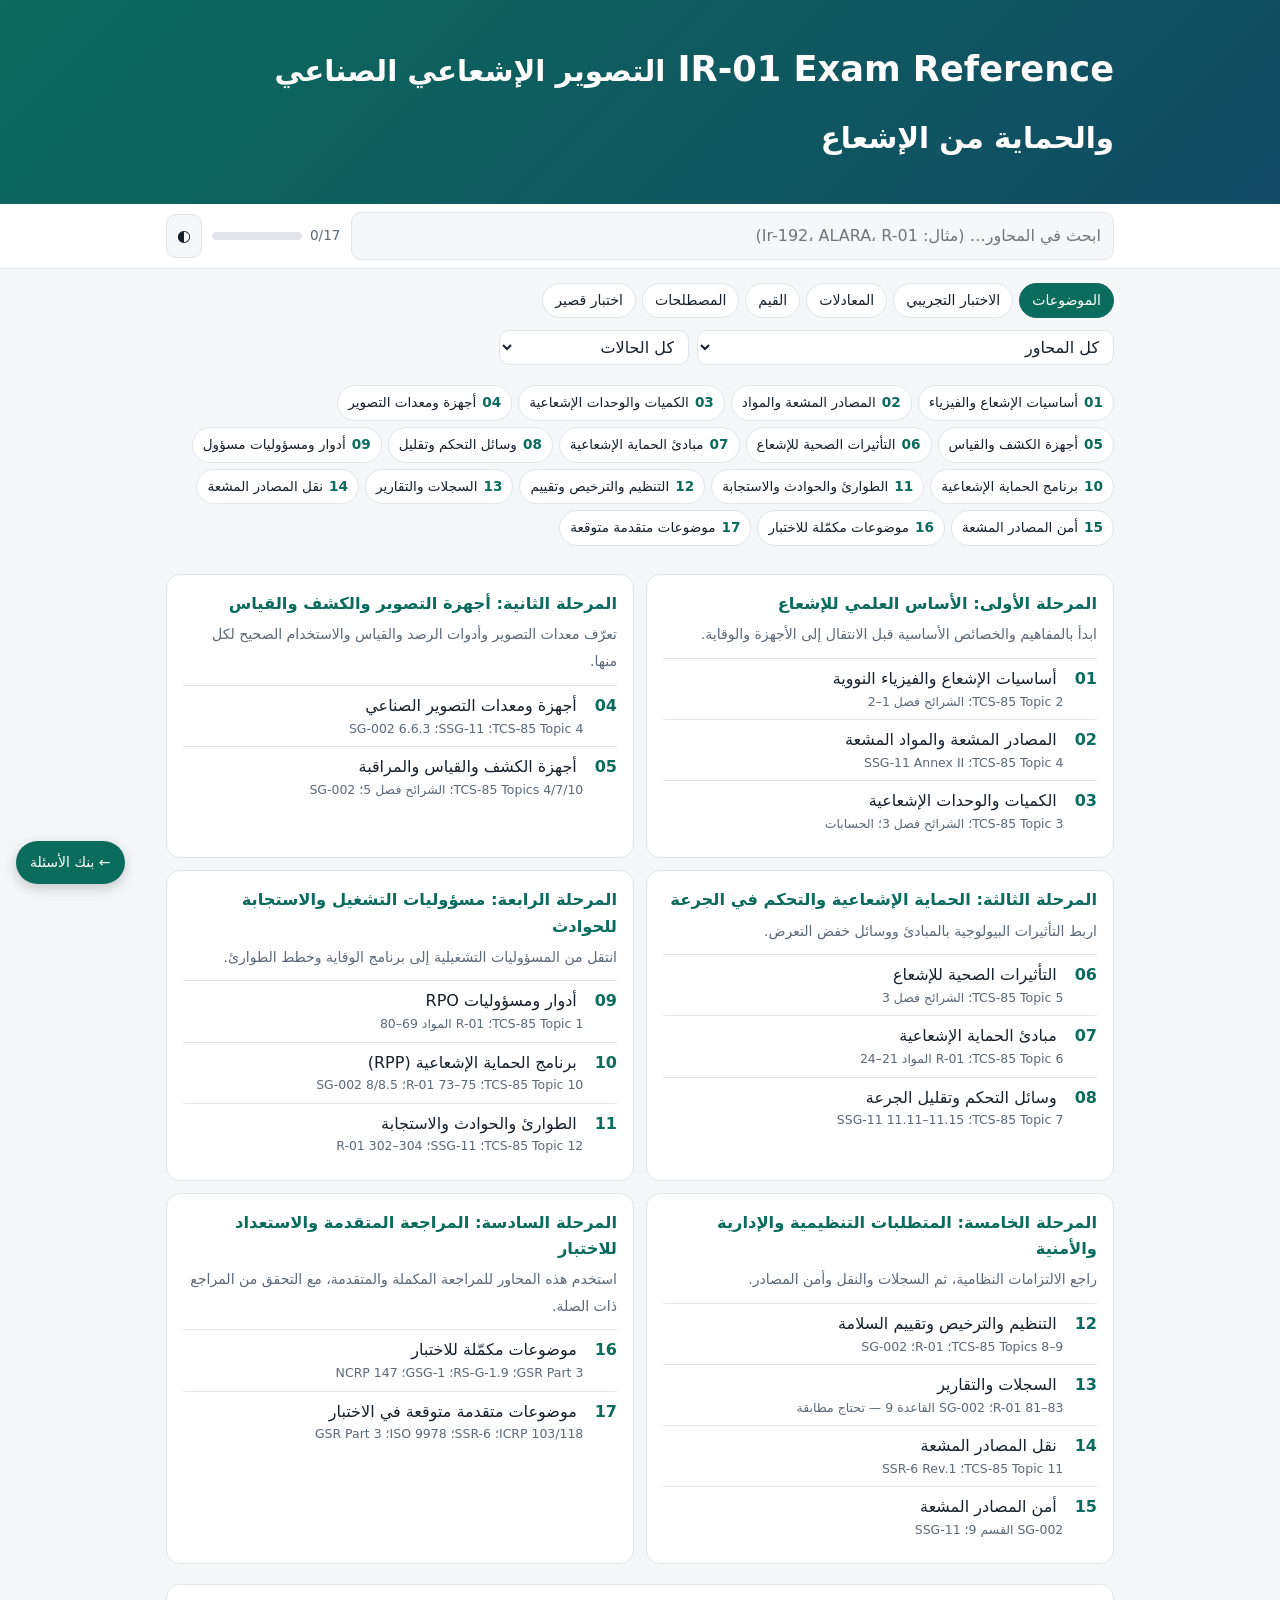
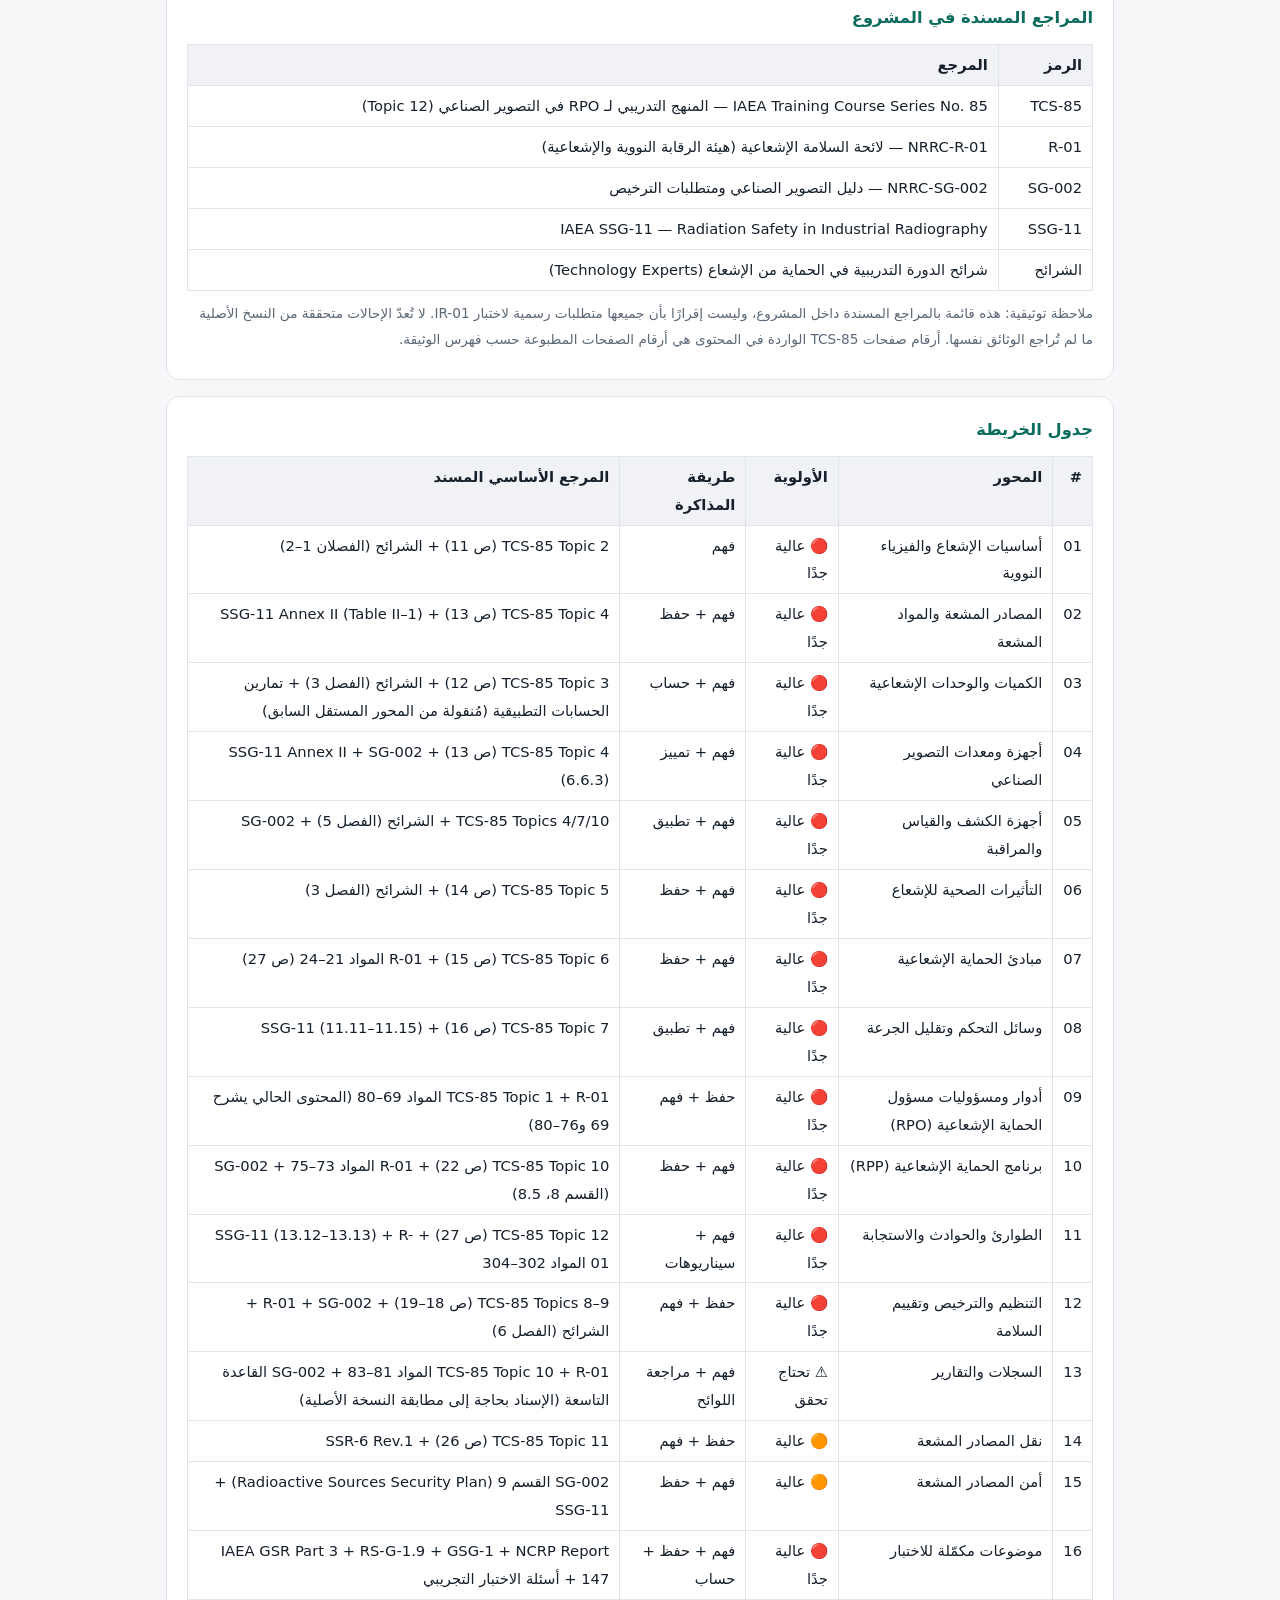
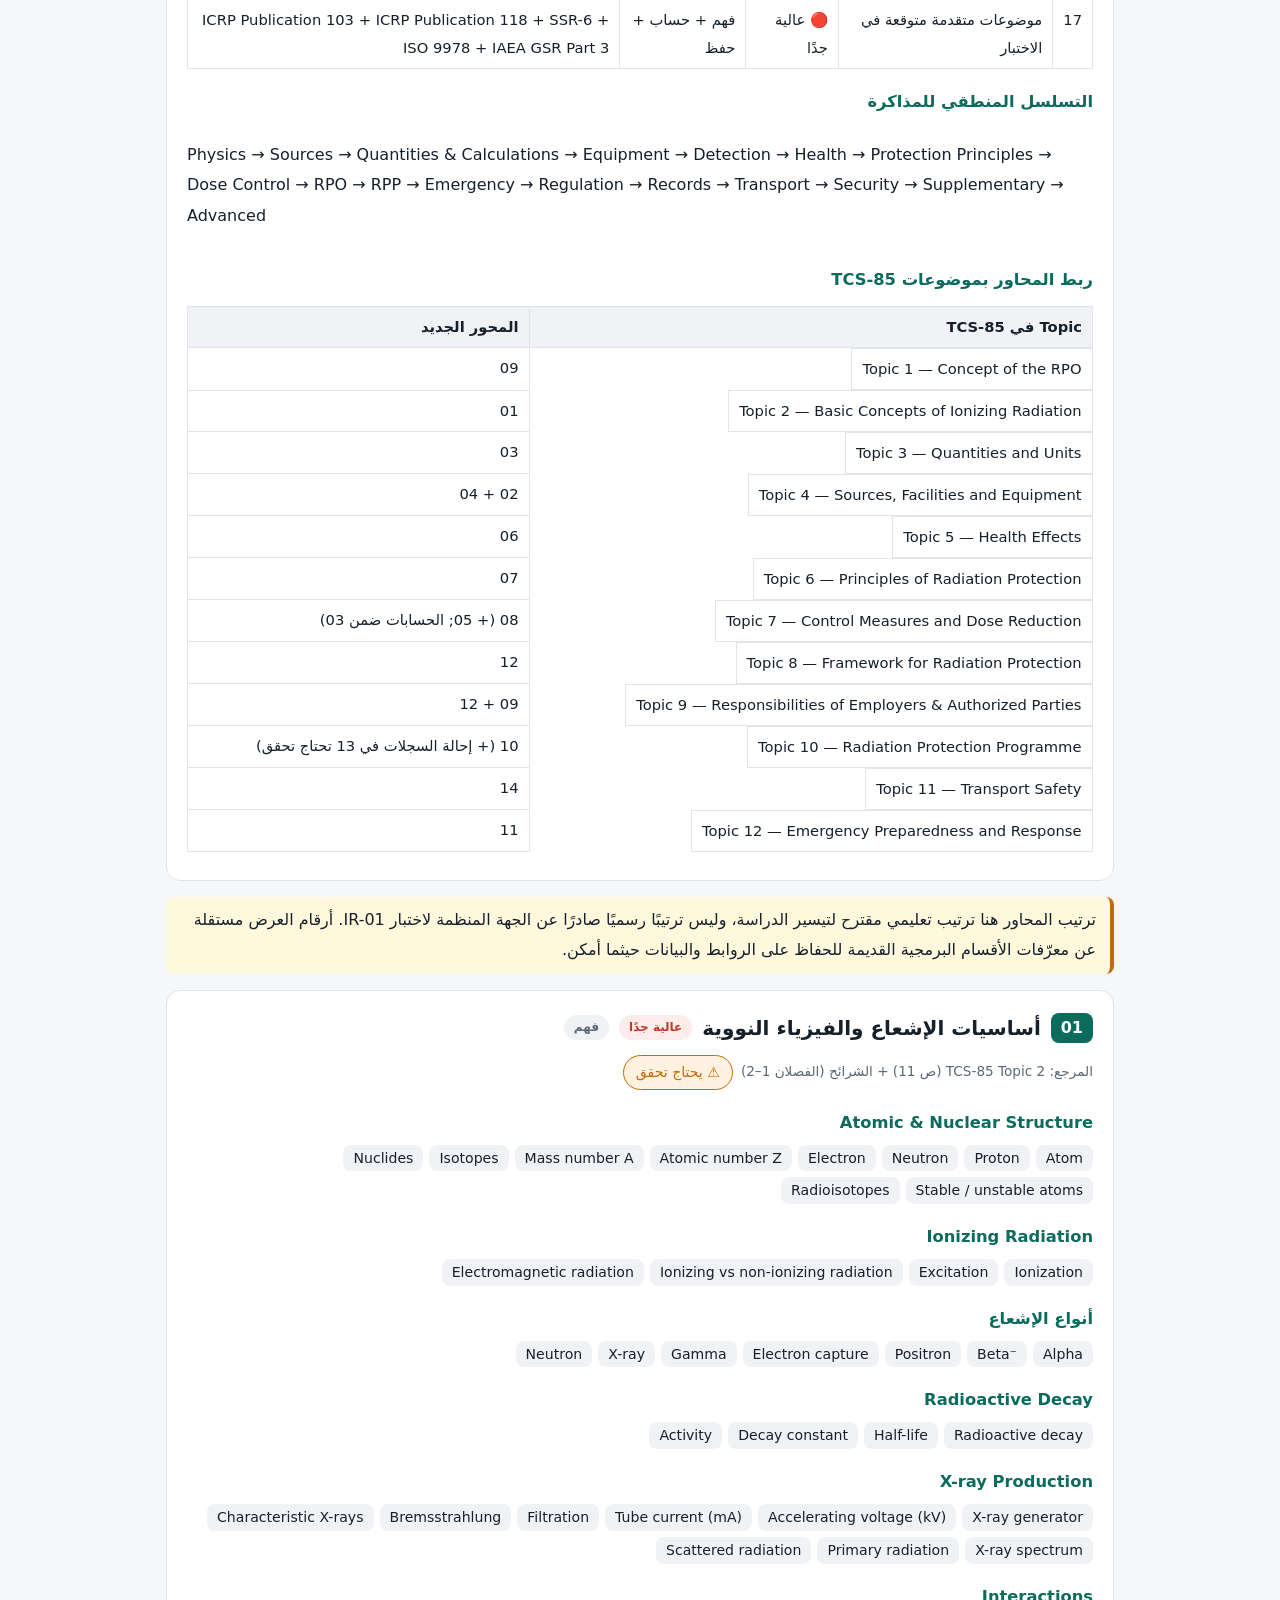
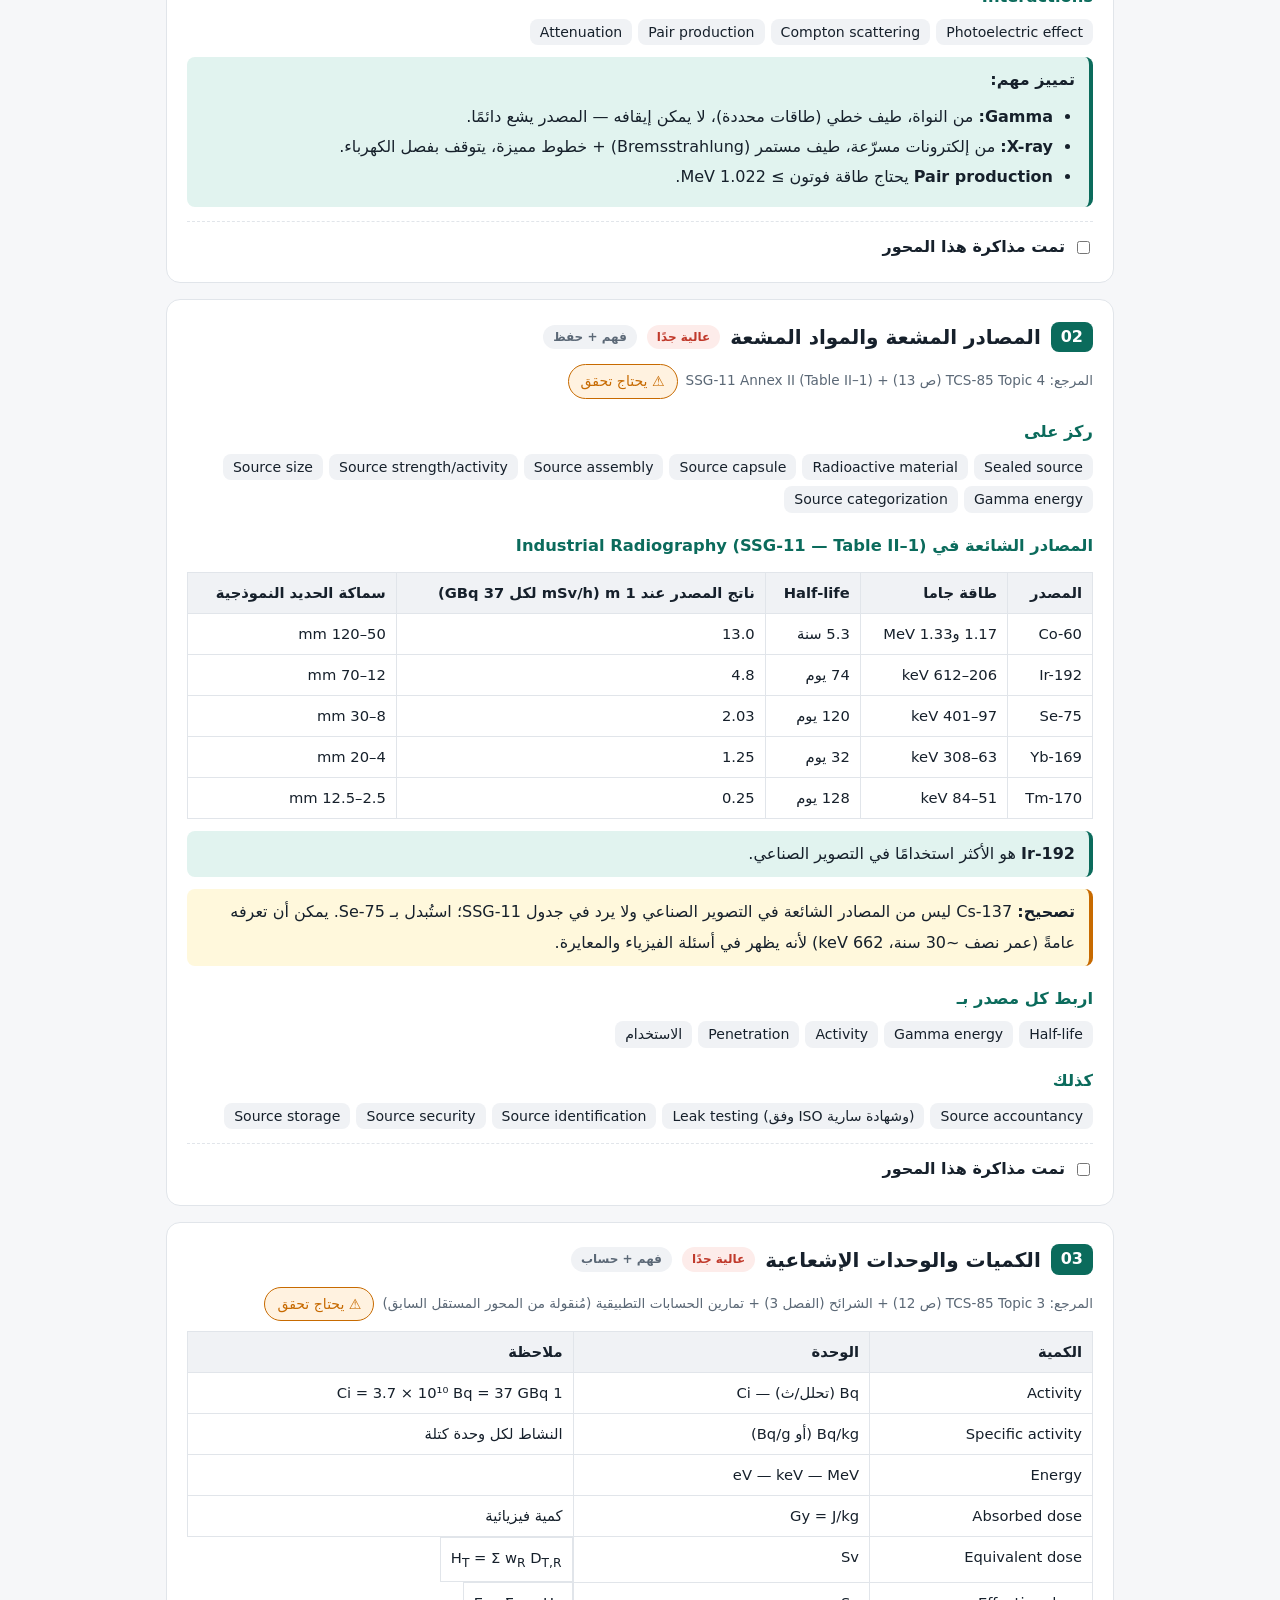
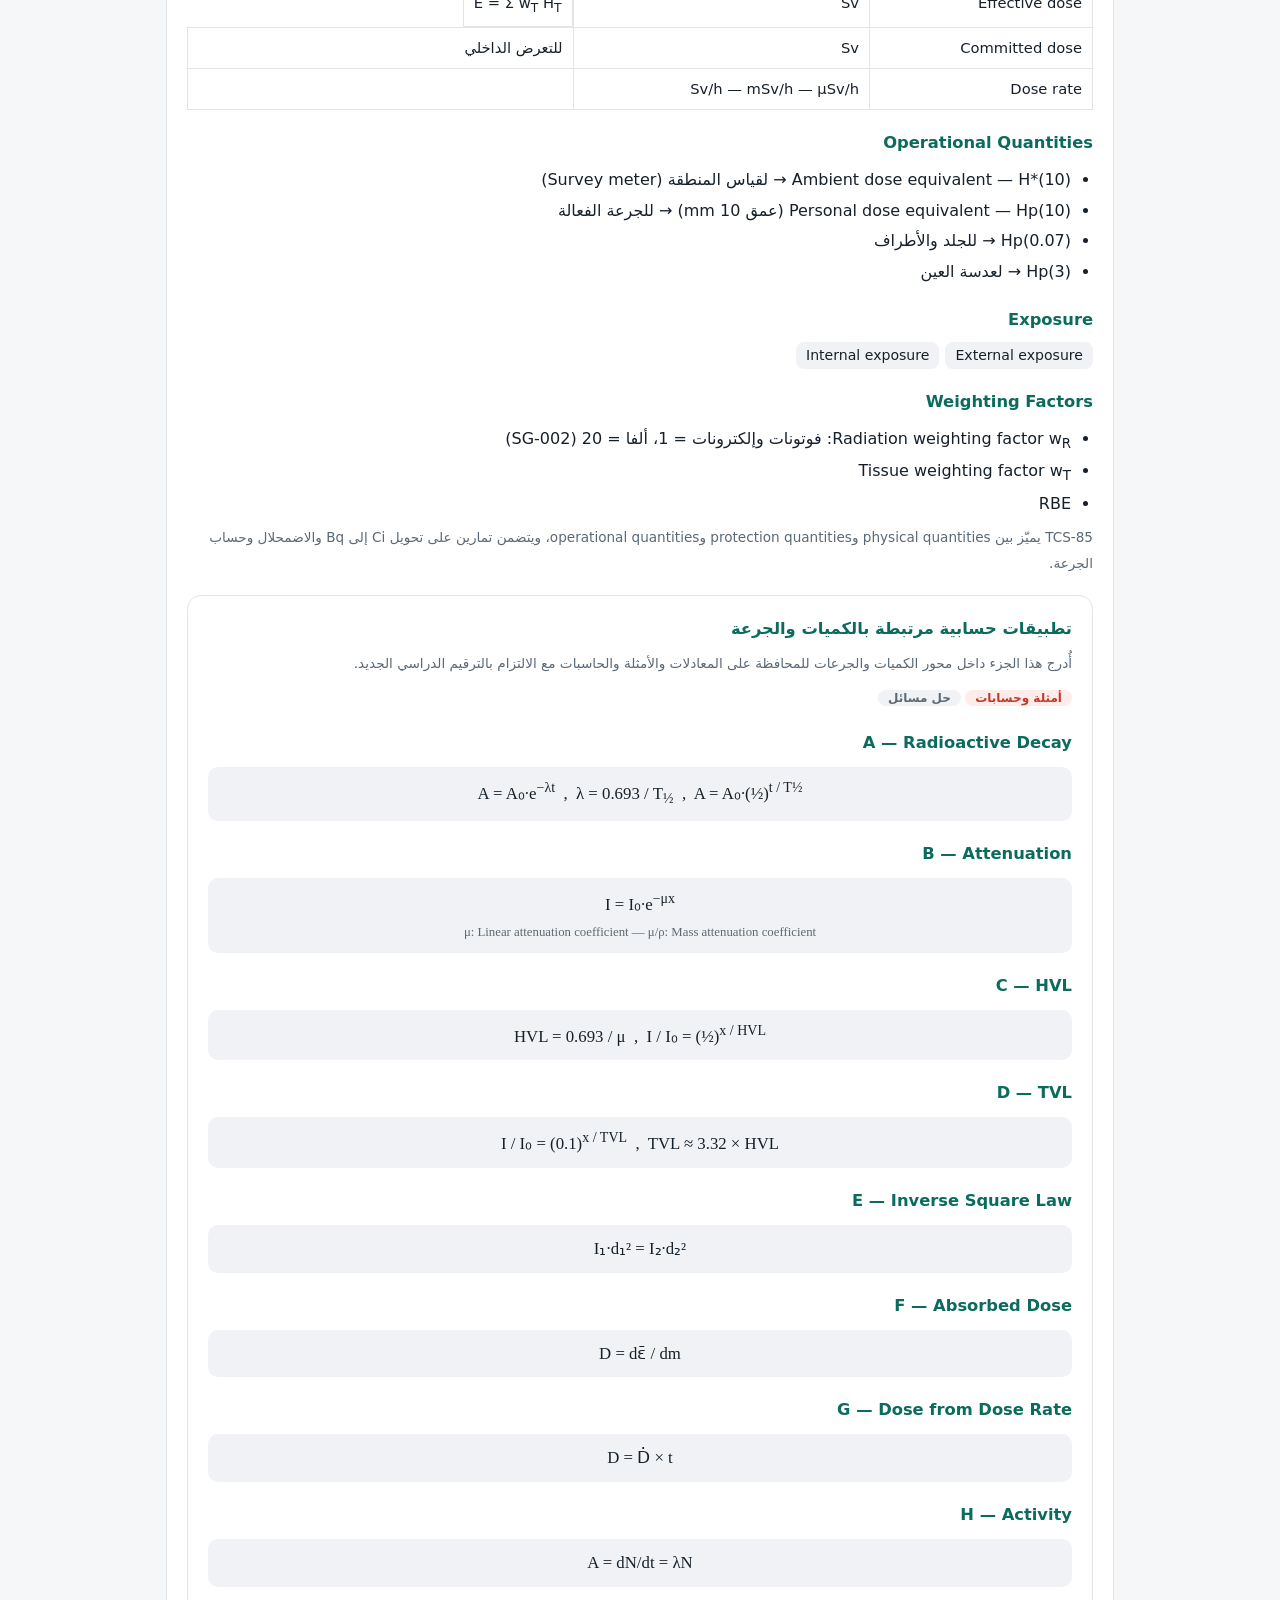
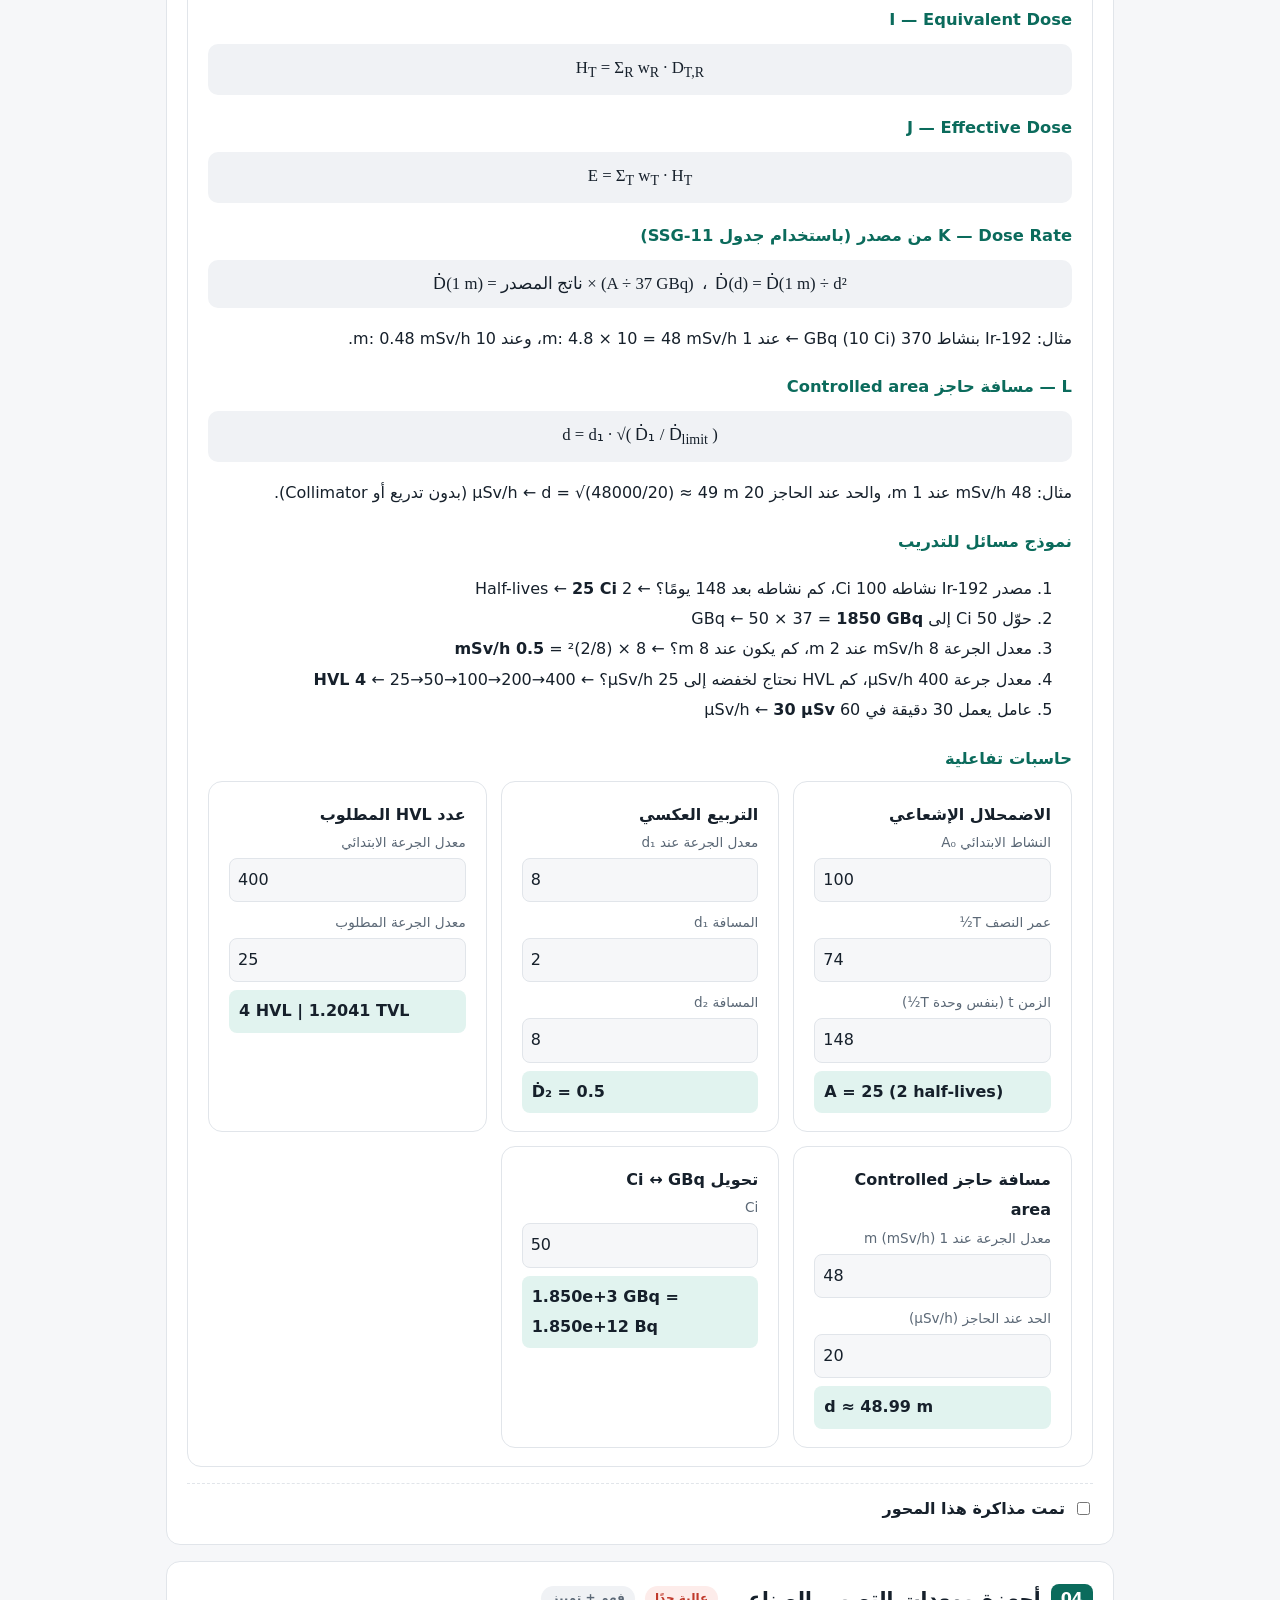
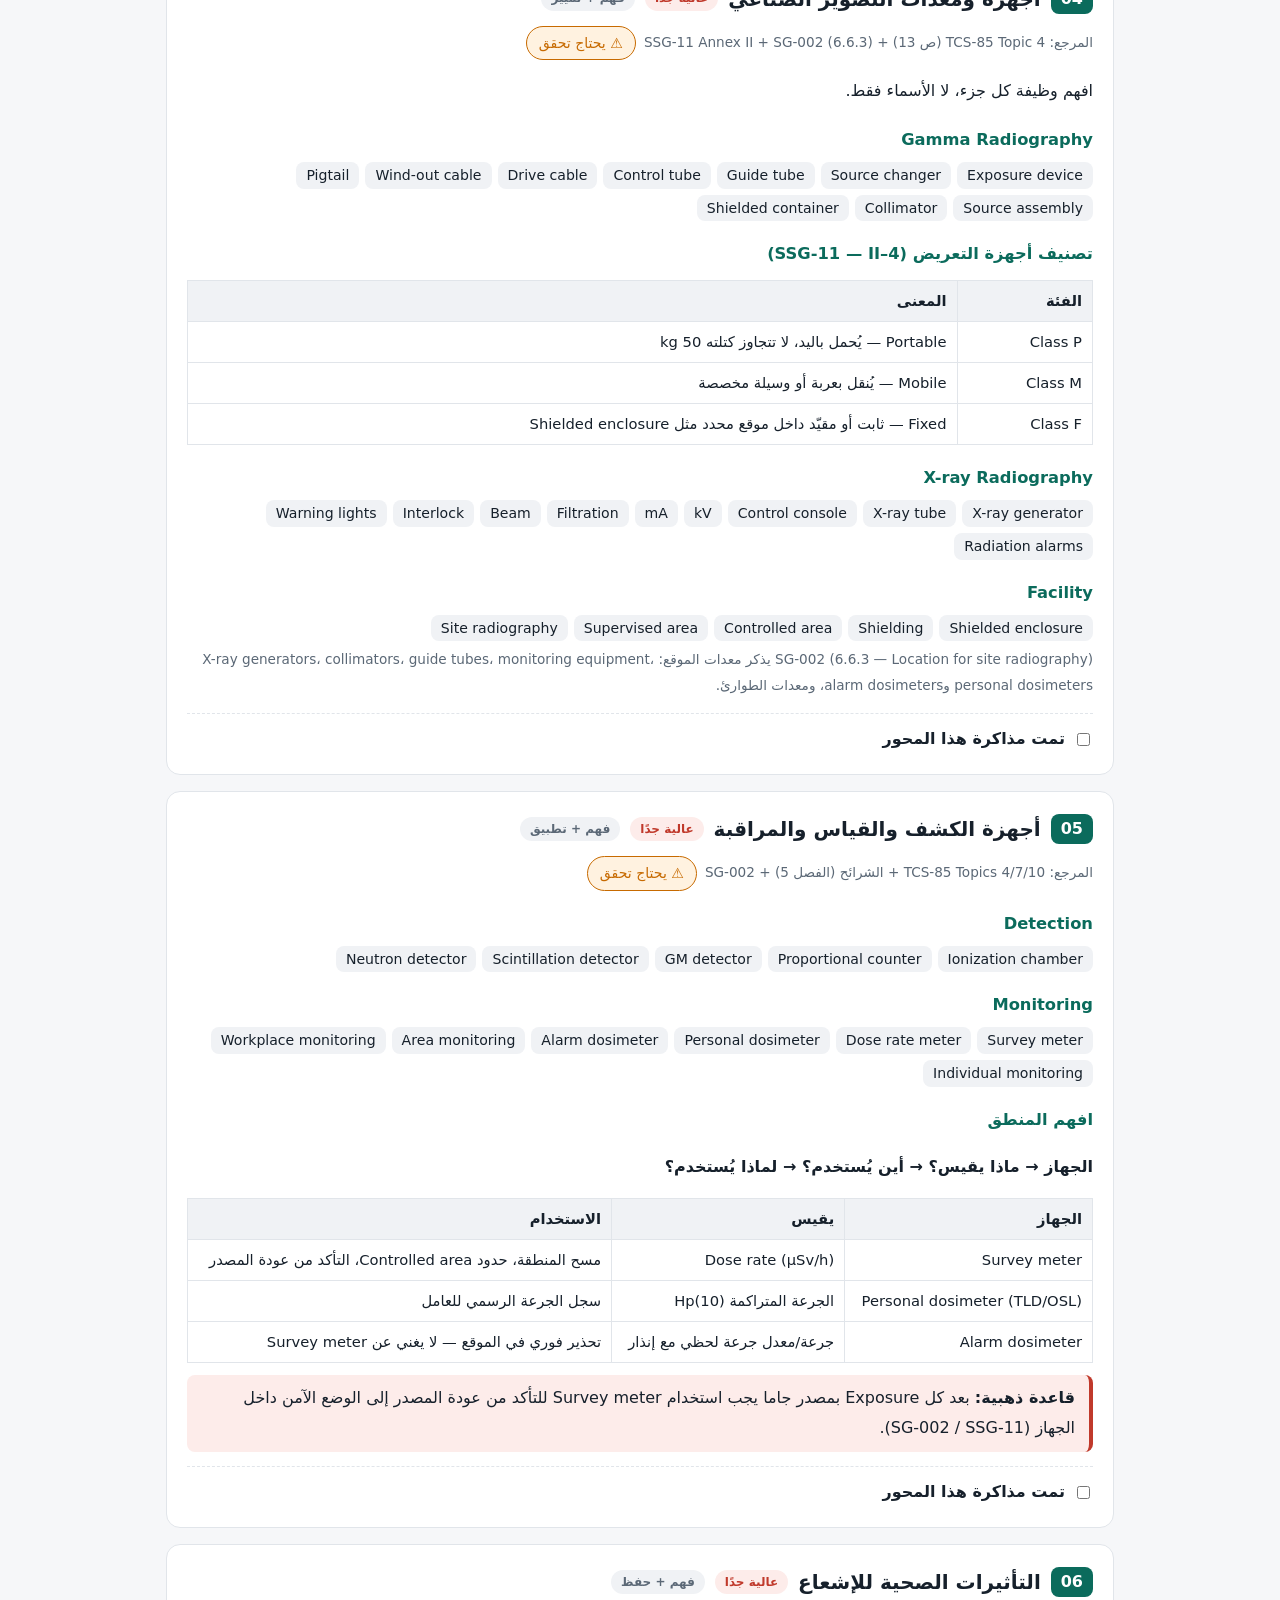
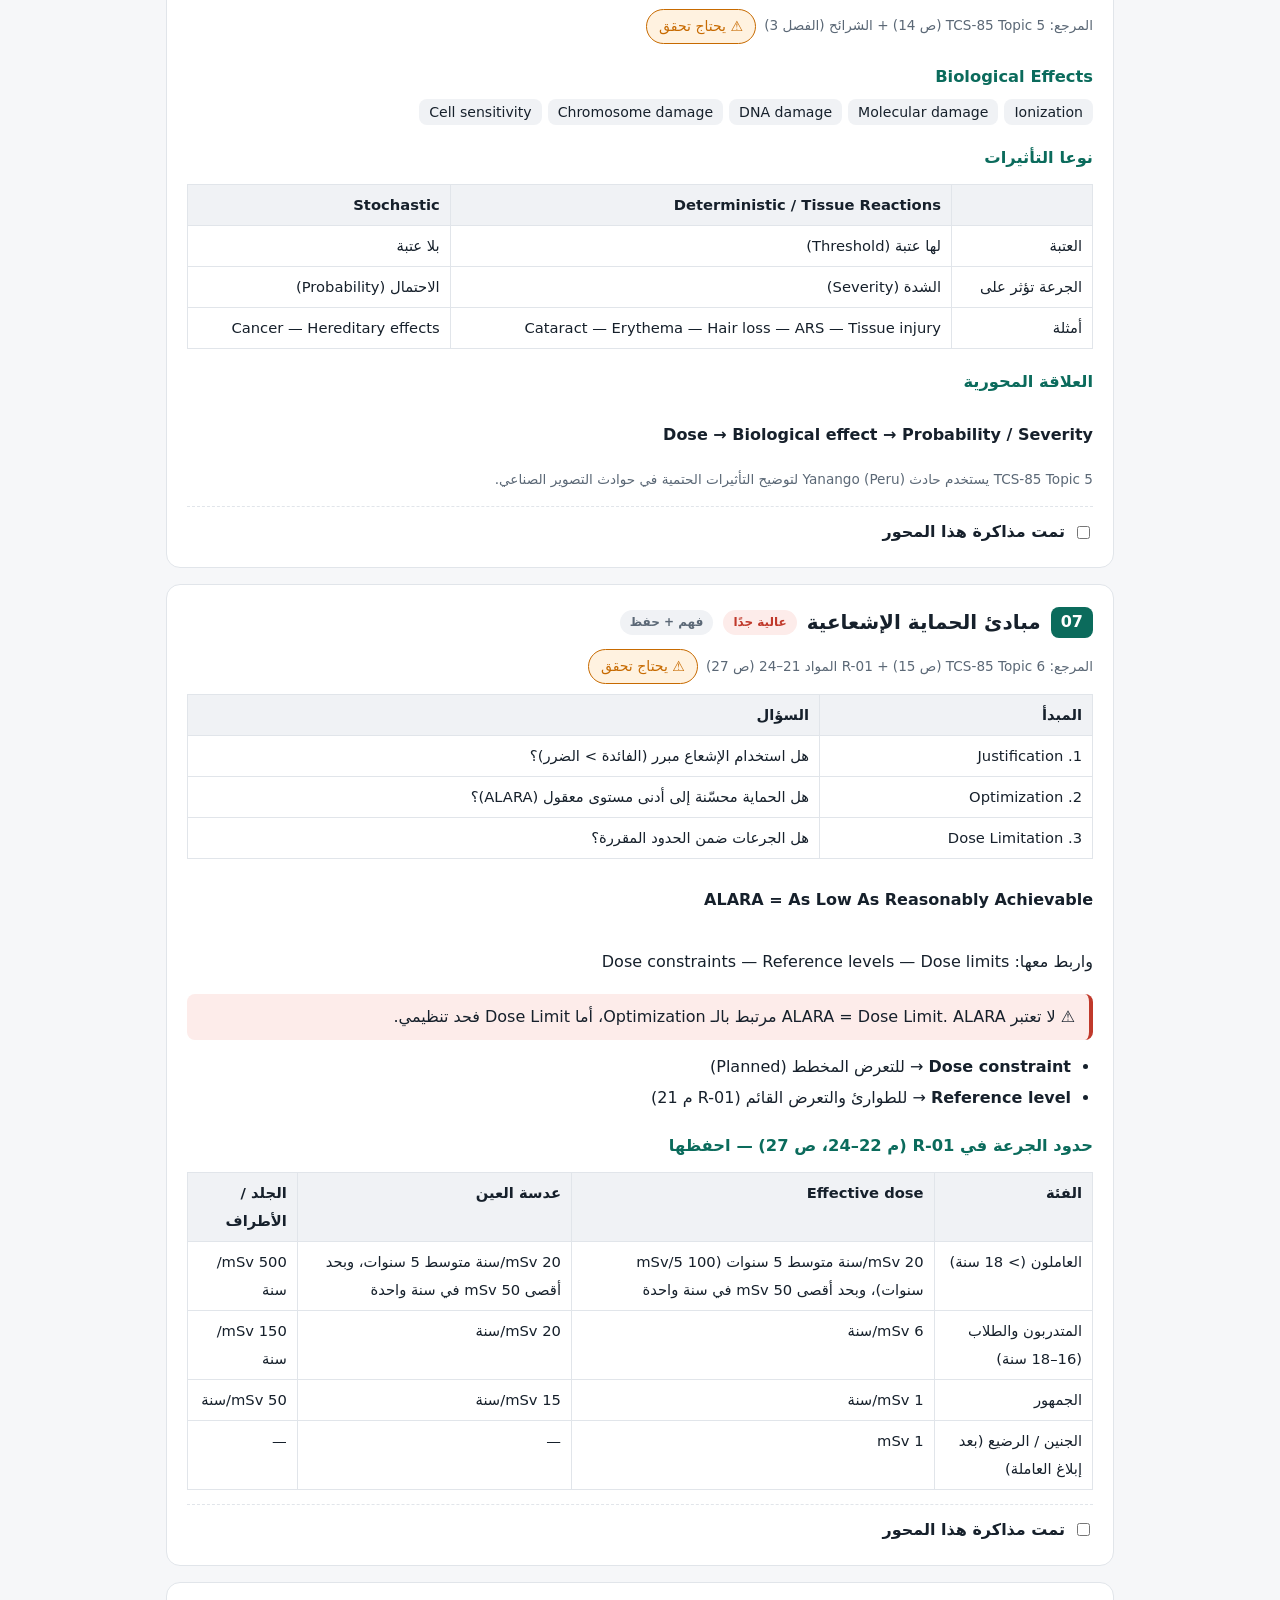
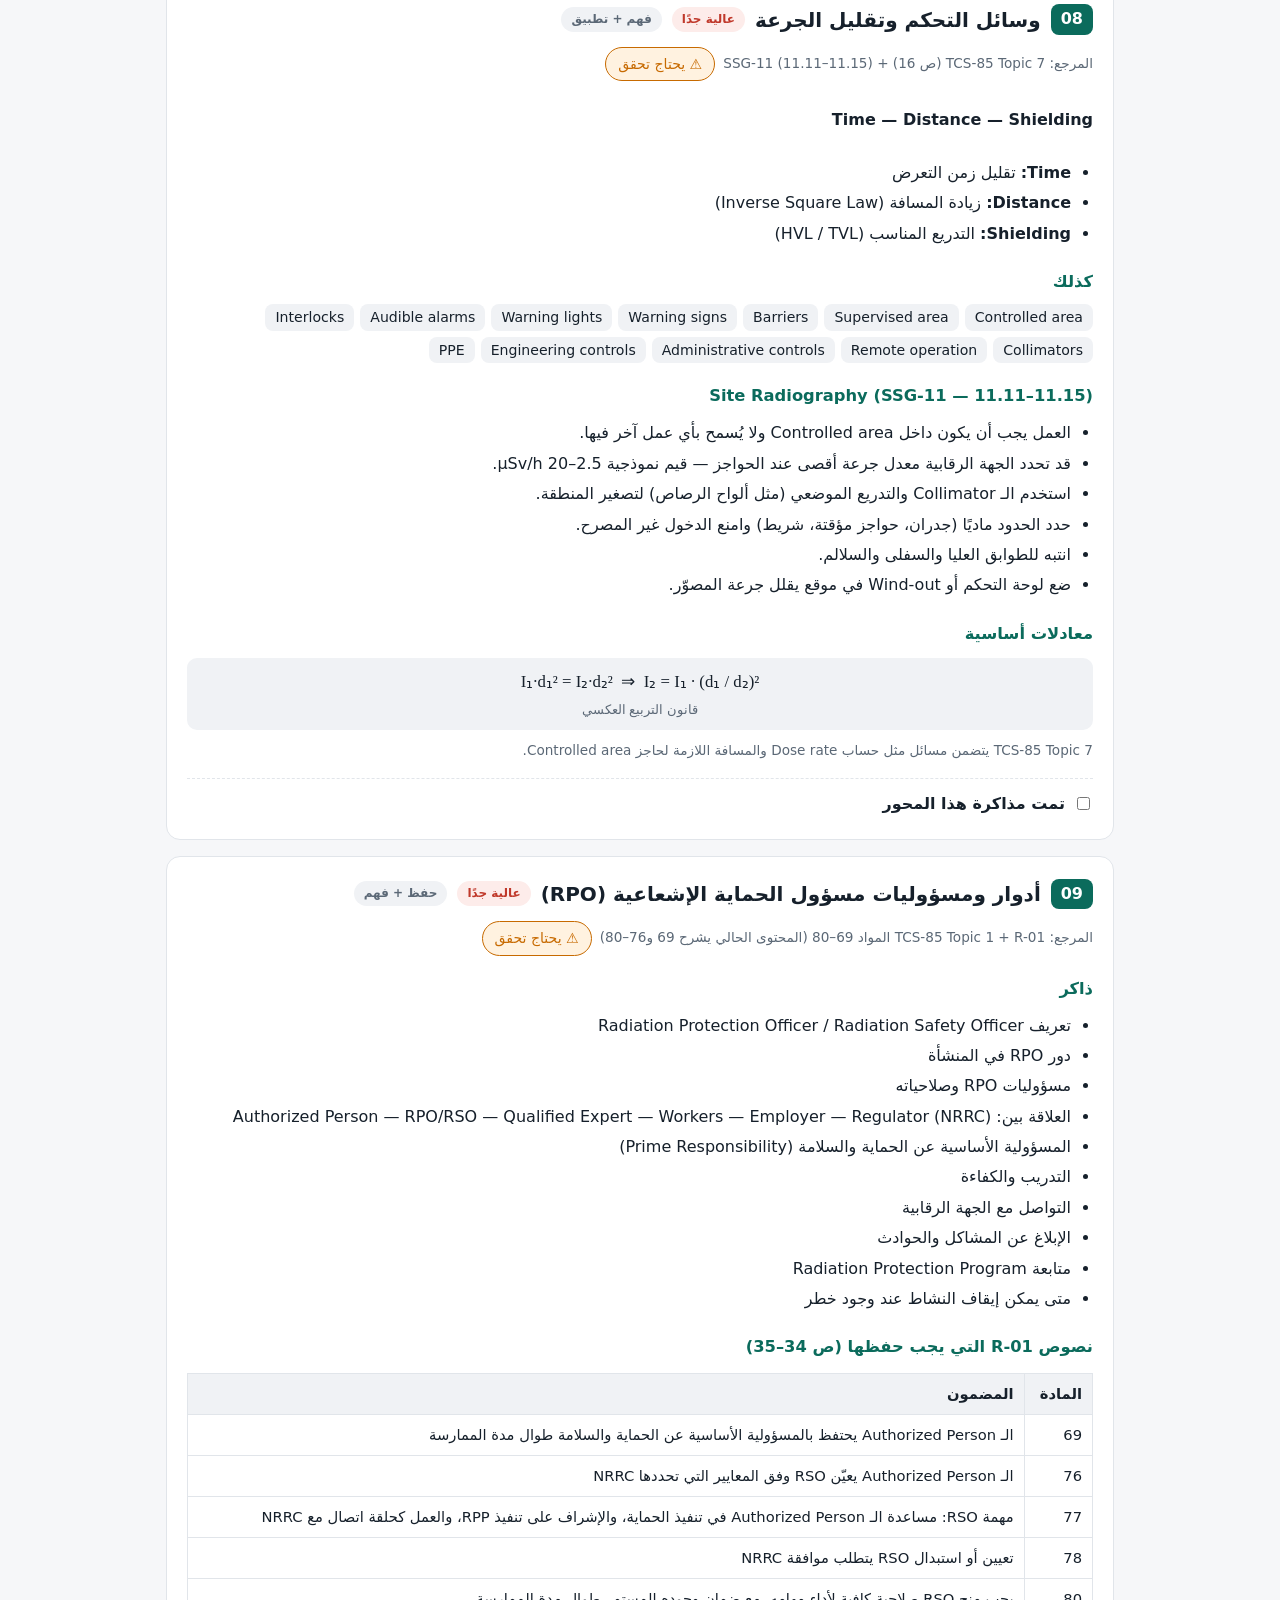
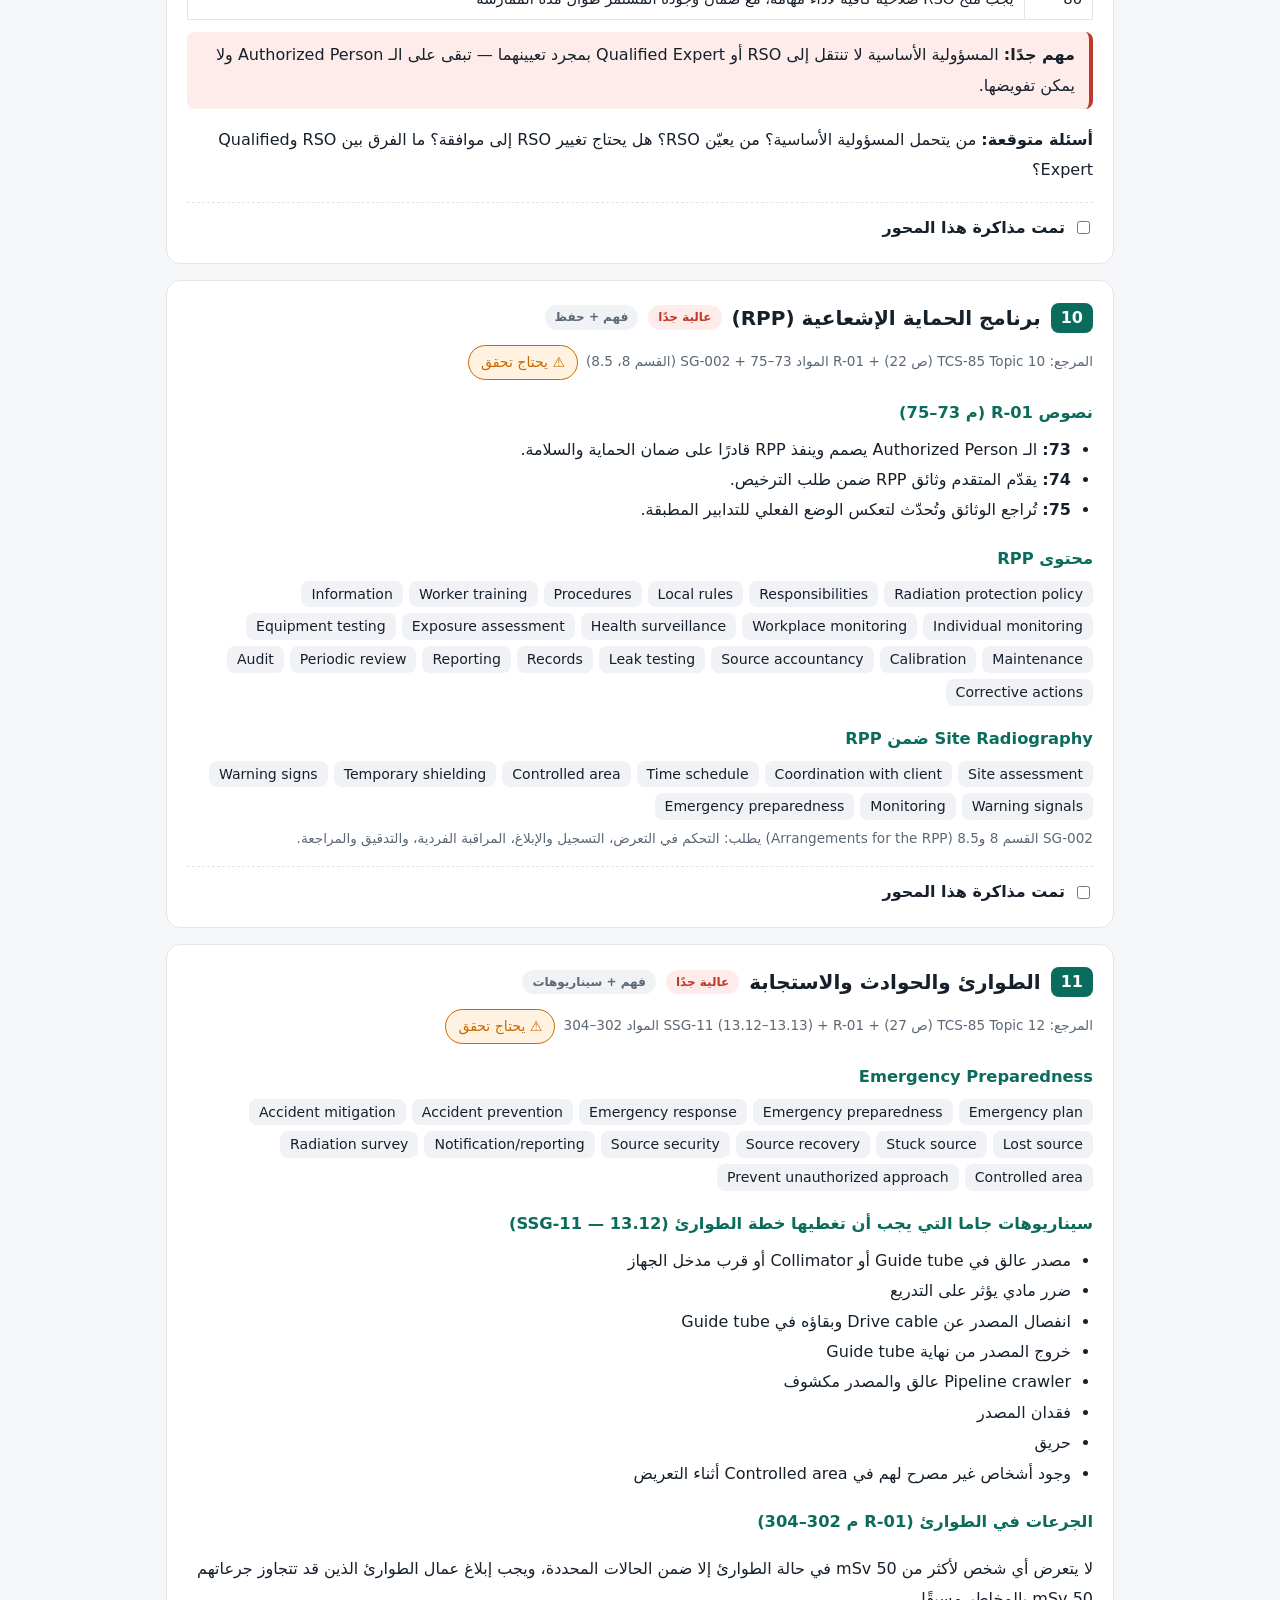
==== commit aa9c6f58: "Add files via upload" ====
--- a/index.html
+++ b/index.html
@@ -1,9 +1,9 @@
 <!doctype html>
 <html lang="ar" dir="rtl">
-<head>
+<head><script>window.__mem=(function(){var d={};return{get length(){return Object.keys(d).length},key:function(i){return Object.keys(d)[i]},getItem:function(k){return k in d?d[k]:null},setItem:function(k,v){d[k]=String(v)},removeItem:function(k){delete d[k]}}})();</script>
 <meta charset="utf-8">
 <meta name="viewport" content="width=device-width, initial-scale=1">
-<title>خريطة مذاكرة RPO / RSO</title>
+<title>IR-01 — خريطة الاستعداد للتصوير الإشعاعي الصناعي</title>
 <style>
 :root{
   --bg:#f6f7f9;--card:#fff;--ink:#16202b;--muted:#5b6876;--line:#e1e5ea;
@@ -88,9 +88,21 @@
 .op.bad{background:var(--hi-soft);border-color:var(--hi)}
 .hid2{display:none!important}
 .sref{display:flex;gap:8px;align-items:center;flex-wrap:wrap}
+
+.phase-grid{display:grid;grid-template-columns:repeat(2,minmax(0,1fr));gap:12px;margin:14px 0 20px}
+.phase-card{background:var(--card);border:1px solid var(--line);border-radius:14px;padding:16px;min-width:0}
+.phase-card h3{margin:0 0 4px;font-size:1.02rem;line-height:1.6}
+.phase-card p{margin:0 0 10px;color:var(--muted);font-size:.88rem}
+.phase-card a{display:block;text-decoration:none;color:var(--ink);border-top:1px solid var(--line);padding:8px 0;line-height:1.55}
+.phase-card a b{display:inline-block;min-width:2.2em;color:var(--accent)}
+.phase-card a small{display:block;color:var(--muted);font-size:.78rem;margin-inline-start:2.7em;overflow-wrap:anywhere}
+.phase-card a:hover{color:var(--accent)}
+.calc-section{margin-top:18px}
+@media(max-width:650px){.phase-grid{grid-template-columns:1fr}.phase-card{padding:14px}.bar .wrap{flex-wrap:wrap}.prog{margin-inline-start:auto}.prog .track{width:64px}}
+
 </style>
 </head>
-<body>
+<body><a href="./RSO Question Bank.html" style="position:fixed;bottom:16px;left:16px;z-index:99;background:#0b6b5c;color:#fff;padding:8px 14px;border-radius:999px;text-decoration:none;font-family:inherit;font-size:14px;box-shadow:0 4px 14px rgba(0,0,0,.2)">← بنك الأسئلة</a>
 
 <header class="hero"><div class="wrap">
   <h1>IR-01 Exam Reference <small>التصوير الإشعاعي الصناعي والحماية من الإشعاع</small></h1>
@@ -98,19 +110,51 @@
 
 <div class="bar"><div class="wrap">
   <input type="search" id="q" placeholder="ابحث في المحاور… (مثال: Ir-192، ALARA، R-01)" aria-label="بحث">
-  <div class="prog"><span id="pt">0/15</span><div class="track"><div class="fill" id="pf"></div></div></div>
+  <div class="prog"><span id="pt">0/17</span><div class="track"><div class="fill" id="pf"></div></div></div>
   <button class="theme" id="th" title="تبديل الوضع" aria-label="تبديل الوضع">◐</button>
 </div></div>
 
 <main class="wrap">
 
 <div class="tabs" id="tabs"></div>
-<div class="flt"><select id="fa" aria-label="المحور"></select><select id="fs" aria-label="الحالة"><option value="">كل الحالات</option><option value="1">✓ موثّق</option><option value="0">⚠ يحتاج مراجعة</option></select></div>
+<div class="flt"><select id="fa" aria-label="المحور"></select><select id="fs" aria-label="الحالة"><option value="">كل الحالات</option><option value="1">✓ تمت مراجعة الإحالة</option><option value="0">⚠ يحتاج تحقق</option></select></div>
 <div id="views" class="hid2"></div>
 <nav class="chips" id="chips"></nav>
 
+<div class="phase-grid" id="phaseGrid" aria-label="المراحل الدراسية الست">
+  <section class="phase-card"><h3>المرحلة الأولى: الأساس العلمي للإشعاع</h3><p>ابدأ بالمفاهيم والخصائص الأساسية قبل الانتقال إلى الأجهزة والوقاية.</p>
+    <a href="#s02"><b>01</b> أساسيات الإشعاع والفيزياء النووية <small>TCS-85 Topic 2؛ الشرائح فصل 1–2</small></a>
+    <a href="#s04"><b>02</b> المصادر المشعة والمواد المشعة <small>TCS-85 Topic 4؛ SSG-11 Annex II</small></a>
+    <a href="#s03"><b>03</b> الكميات والوحدات الإشعاعية <small>TCS-85 Topic 3؛ الشرائح فصل 3؛ الحسابات</small></a>
+  </section>
+  <section class="phase-card"><h3>المرحلة الثانية: أجهزة التصوير والكشف والقياس</h3><p>تعرّف معدات التصوير وأدوات الرصد والقياس والاستخدام الصحيح لكل منها.</p>
+    <a href="#s05"><b>04</b> أجهزة ومعدات التصوير الصناعي <small>TCS-85 Topic 4؛ SSG-11؛ SG-002 6.6.3</small></a>
+    <a href="#s09"><b>05</b> أجهزة الكشف والقياس والمراقبة <small>TCS-85 Topics 4/7/10؛ الشرائح فصل 5؛ SG-002</small></a>
+  </section>
+  <section class="phase-card"><h3>المرحلة الثالثة: الحماية الإشعاعية والتحكم في الجرعة</h3><p>اربط التأثيرات البيولوجية بالمبادئ ووسائل خفض التعرض.</p>
+    <a href="#s06"><b>06</b> التأثيرات الصحية للإشعاع <small>TCS-85 Topic 5؛ الشرائح فصل 3</small></a>
+    <a href="#s07"><b>07</b> مبادئ الحماية الإشعاعية <small>TCS-85 Topic 6؛ R-01 المواد 21–24</small></a>
+    <a href="#s08"><b>08</b> وسائل التحكم وتقليل الجرعة <small>TCS-85 Topic 7؛ SSG-11 11.11–11.15</small></a>
+  </section>
+  <section class="phase-card"><h3>المرحلة الرابعة: مسؤوليات التشغيل والاستجابة للحوادث</h3><p>انتقل من المسؤوليات التشغيلية إلى برنامج الوقاية وخطط الطوارئ.</p>
+    <a href="#s01"><b>09</b> أدوار ومسؤوليات RPO <small>TCS-85 Topic 1؛ R-01 المواد 69–80</small></a>
+    <a href="#s10"><b>10</b> برنامج الحماية الإشعاعية (RPP) <small>TCS-85 Topic 10؛ R-01 73–75؛ SG-002 8/8.5</small></a>
+    <a href="#s14"><b>11</b> الطوارئ والحوادث والاستجابة <small>TCS-85 Topic 12؛ SSG-11؛ R-01 302–304</small></a>
+  </section>
+  <section class="phase-card"><h3>المرحلة الخامسة: المتطلبات التنظيمية والإدارية والأمنية</h3><p>راجع الالتزامات النظامية، ثم السجلات والنقل وأمن المصادر.</p>
+    <a href="#s11"><b>12</b> التنظيم والترخيص وتقييم السلامة <small>TCS-85 Topics 8–9؛ R-01؛ SG-002</small></a>
+    <a href="#s18"><b>13</b> السجلات والتقارير <small>R-01 81–83؛ SG-002 القاعدة 9 — تحتاج مطابقة</small></a>
+    <a href="#s13"><b>14</b> نقل المصادر المشعة <small>TCS-85 Topic 11؛ SSR-6 Rev.1</small></a>
+    <a href="#s12"><b>15</b> أمن المصادر المشعة <small>SG-002 القسم 9؛ SSG-11</small></a>
+  </section>
+  <section class="phase-card"><h3>المرحلة السادسة: المراجعة المتقدمة والاستعداد للاختبار</h3><p>استخدم هذه المحاور للمراجعة المكملة والمتقدمة، مع التحقق من المراجع ذات الصلة.</p>
+    <a href="#s16"><b>16</b> موضوعات مكمّلة للاختبار <small>GSR Part 3؛ RS-G-1.9؛ GSG-1؛ NCRP 147</small></a>
+    <a href="#s17"><b>17</b> موضوعات متقدمة متوقعة في الاختبار <small>ICRP 103/118؛ SSR-6؛ ISO 9978؛ GSR Part 3</small></a>
+  </section>
+</div>
+
 <div class="panel">
-  <h3 style="margin-top:0">المراجع المعتمدة</h3>
+  <h3 style="margin-top:0">المراجع المسندة في المشروع</h3>
   <div class="tbl"><table>
     <tr><th>الرمز</th><th>المرجع</th></tr>
     <tr><td><span class="ltr">TCS-85</span></td><td>IAEA Training Course Series No. 85 — المنهج التدريبي لـ RPO في التصوير الصناعي (12 Topic)</td></tr>
@@ -119,82 +163,59 @@
     <tr><td><span class="ltr">SSG-11</span></td><td>IAEA SSG-11 — Radiation Safety in Industrial Radiography</td></tr>
     <tr><td>الشرائح</td><td>شرائح الدورة التدريبية في الحماية من الإشعاع (Technology Experts)</td></tr>
   </table></div>
-  <p class="ref">ملاحظة: أرقام صفحات TCS-85 هي أرقام الصفحات المطبوعة حسب فهرس الوثيقة.</p>
+  <p class="ref">ملاحظة توثيقية: هذه قائمة بالمراجع المسندة داخل المشروع، وليست إقرارًا بأن جميعها متطلبات رسمية لاختبار IR-01. لا تُعدّ الإحالات متحققة من النسخ الأصلية ما لم تُراجع الوثائق نفسها. أرقام صفحات TCS-85 الواردة في المحتوى هي أرقام الصفحات المطبوعة حسب فهرس الوثيقة.</p>
 </div>
 
 <div class="panel">
   <h3 style="margin-top:0">جدول الخريطة</h3>
-  <div class="tbl"><table>
-    <tr><th>#</th><th>المحور</th><th>الأولوية</th><th>طريقة المذاكرة</th><th>المرجع الأساسي</th></tr>
-    <tr><td>01</td><td>RPO/RSO — الدور والمسؤوليات</td><td>🔴 عالية جدًا</td><td>حفظ + فهم</td><td>TCS-85 Topic 1 (ص 9) + R-01 م 69، 76–80 (ص 34–35)</td></tr>
-    <tr><td>02</td><td>أساسيات الإشعاع والفيزياء النووية</td><td>🔴 عالية جدًا</td><td>فهم</td><td>TCS-85 Topic 2 (ص 11) + الشرائح (الفصلان 1–2)</td></tr>
-    <tr><td>03</td><td>الكميات والوحدات الإشعاعية</td><td>🔴 عالية جدًا</td><td>فهم + حساب</td><td>TCS-85 Topic 3 (ص 12) + الشرائح (الفصل 3)</td></tr>
-    <tr><td>04</td><td>المصادر المشعة والمواد المشعة</td><td>🔴 عالية جدًا</td><td>فهم + حفظ</td><td>TCS-85 Topic 4 (ص 13) + SSG-11 Annex II (Table II–1)</td></tr>
-    <tr><td>05</td><td>أجهزة ومعدات التصوير الصناعي</td><td>🔴 عالية جدًا</td><td>فهم + تمييز</td><td>TCS-85 Topic 4 (ص 13) + SSG-11 Annex II + SG-002 (6.6.3)</td></tr>
+  <div class="tbl"><table id="topicMap">
+    <tr><th>#</th><th>المحور</th><th>الأولوية</th><th>طريقة المذاكرة</th><th>المرجع الأساسي المسند</th></tr>
+    <tr><td>01</td><td>أساسيات الإشعاع والفيزياء النووية</td><td>🔴 عالية جدًا</td><td>فهم</td><td>TCS-85 Topic 2 (ص 11) + الشرائح (الفصلان 1–2)</td></tr>
+    <tr><td>02</td><td>المصادر المشعة والمواد المشعة</td><td>🔴 عالية جدًا</td><td>فهم + حفظ</td><td>TCS-85 Topic 4 (ص 13) + SSG-11 Annex II (Table II–1)</td></tr>
+    <tr><td>03</td><td>الكميات والوحدات الإشعاعية</td><td>🔴 عالية جدًا</td><td>فهم + حساب</td><td>TCS-85 Topic 3 (ص 12) + الشرائح (الفصل 3) + تمارين الحسابات التطبيقية (مُنقولة من المحور المستقل السابق)</td></tr>
+    <tr><td>04</td><td>أجهزة ومعدات التصوير الصناعي</td><td>🔴 عالية جدًا</td><td>فهم + تمييز</td><td>TCS-85 Topic 4 (ص 13) + SSG-11 Annex II + SG-002 (6.6.3)</td></tr>
+    <tr><td>05</td><td>أجهزة الكشف والقياس والمراقبة</td><td>🔴 عالية جدًا</td><td>فهم + تطبيق</td><td>TCS-85 Topics 4/7/10 + الشرائح (الفصل 5) + SG-002</td></tr>
     <tr><td>06</td><td>التأثيرات الصحية للإشعاع</td><td>🔴 عالية جدًا</td><td>فهم + حفظ</td><td>TCS-85 Topic 5 (ص 14) + الشرائح (الفصل 3)</td></tr>
-    <tr><td>07</td><td>مبادئ الحماية من الإشعاع</td><td>🔴 عالية جدًا</td><td>فهم + حفظ</td><td>TCS-85 Topic 6 (ص 15) + R-01 م 21–24 (ص 27)</td></tr>
+    <tr><td>07</td><td>مبادئ الحماية الإشعاعية</td><td>🔴 عالية جدًا</td><td>فهم + حفظ</td><td>TCS-85 Topic 6 (ص 15) + R-01 المواد 21–24 (ص 27)</td></tr>
     <tr><td>08</td><td>وسائل التحكم وتقليل الجرعة</td><td>🔴 عالية جدًا</td><td>فهم + تطبيق</td><td>TCS-85 Topic 7 (ص 16) + SSG-11 (11.11–11.15)</td></tr>
-    <tr><td>09</td><td>أجهزة الكشف والقياس والمراقبة</td><td>🔴 عالية جدًا</td><td>فهم + تطبيق</td><td>TCS-85 Topics 4/7/10 + الشرائح (الفصل 5) + SG-002</td></tr>
-    <tr><td>10</td><td>برنامج الحماية الإشعاعية RPP</td><td>🔴 عالية جدًا</td><td>فهم + حفظ</td><td>TCS-85 Topic 10 (ص 22) + R-01 م 73–75 + SG-002 (ق 8، 8.5)</td></tr>
-    <tr><td>11</td><td>التنظيم والترخيص وتقييم السلامة</td><td>🔴 عالية جدًا</td><td>حفظ + فهم</td><td>TCS-85 Topics 8–9 (ص 18–19) + R-01 + SG-002 + الشرائح (الفصل 6)</td></tr>
-    <tr><td>12</td><td>أمن المصادر المشعة</td><td>🟠 عالية</td><td>فهم + حفظ</td><td>SG-002 (ق 9: Security Plan) + SSG-11</td></tr>
-    <tr><td>13</td><td>نقل المصادر المشعة</td><td>🟠 عالية</td><td>حفظ + فهم</td><td>TCS-85 Topic 11 (ص 26) — SSR-6 Rev.1</td></tr>
-    <tr><td>14</td><td>الطوارئ والحوادث والاستجابة</td><td>🔴 عالية جدًا</td><td>فهم + سيناريوهات</td><td>TCS-85 Topic 12 (ص 27) + SSG-11 (13.12–13.13) + R-01 م 302–304</td></tr>
-    <tr><td>15</td><td>الحسابات والمسائل التطبيقية</td><td>🔴 عالية جدًا</td><td>حل مسائل</td><td>TCS-85 Topics 2/3/7 (تمارين) + الشرائح (الفصل 4)</td></tr>
+    <tr><td>09</td><td>أدوار ومسؤوليات مسؤول الحماية الإشعاعية (RPO)</td><td>🔴 عالية جدًا</td><td>حفظ + فهم</td><td>TCS-85 Topic 1 + R-01 المواد 69–80 (المحتوى الحالي يشرح 69 و76–80)</td></tr>
+    <tr><td>10</td><td>برنامج الحماية الإشعاعية (RPP)</td><td>🔴 عالية جدًا</td><td>فهم + حفظ</td><td>TCS-85 Topic 10 (ص 22) + R-01 المواد 73–75 + SG-002 (القسم 8، 8.5)</td></tr>
+    <tr><td>11</td><td>الطوارئ والحوادث والاستجابة</td><td>🔴 عالية جدًا</td><td>فهم + سيناريوهات</td><td>TCS-85 Topic 12 (ص 27) + SSG-11 (13.12–13.13) + R-01 المواد 302–304</td></tr>
+    <tr><td>12</td><td>التنظيم والترخيص وتقييم السلامة</td><td>🔴 عالية جدًا</td><td>حفظ + فهم</td><td>TCS-85 Topics 8–9 (ص 18–19) + R-01 + SG-002 + الشرائح (الفصل 6)</td></tr>
+    <tr><td>13</td><td>السجلات والتقارير</td><td>⚠️ تحتاج تحقق</td><td>فهم + مراجعة اللوائح</td><td>TCS-85 Topic 10 + R-01 المواد 81–83 + SG-002 القاعدة التاسعة (الإسناد بحاجة إلى مطابقة النسخة الأصلية)</td></tr>
+    <tr><td>14</td><td>نقل المصادر المشعة</td><td>🟠 عالية</td><td>حفظ + فهم</td><td>TCS-85 Topic 11 (ص 26) + SSR-6 Rev.1</td></tr>
+    <tr><td>15</td><td>أمن المصادر المشعة</td><td>🟠 عالية</td><td>فهم + حفظ</td><td>SG-002 القسم 9 (Radioactive Sources Security Plan) + SSG-11</td></tr>
+    <tr><td>16</td><td>موضوعات مكمّلة للاختبار</td><td>🔴 عالية جدًا</td><td>فهم + حفظ + حساب</td><td>IAEA GSR Part 3 + RS-G-1.9 + GSG-1 + NCRP Report 147 + أسئلة الاختبار التجريبي</td></tr>
+    <tr><td>17</td><td>موضوعات متقدمة متوقعة في الاختبار</td><td>🔴 عالية جدًا</td><td>فهم + حساب + حفظ</td><td>ICRP Publication 103 + ICRP Publication 118 + SSR-6 + ISO 9978 + IAEA GSR Part 3</td></tr>
   </table></div>
   <h3>التسلسل المنطقي للمذاكرة</h3>
-  <p class="ltr" style="direction:ltr;text-align:left">RPO → Physics → Quantities → Sources → Equipment → Health → Principles → Control → Monitoring → RPP → Regulation → Security → Transport → Emergency → Calculations</p>
+  <p class="ltr" style="direction:ltr;text-align:left">Physics → Sources → Quantities &amp; Calculations → Equipment → Detection → Health → Protection Principles → Dose Control → RPO → RPP → Emergency → Regulation → Records → Transport → Security → Supplementary → Advanced</p>
 
   <h3>ربط المحاور بموضوعات TCS-85</h3>
   <div class="tbl"><table>
-    <tr><th>Topic في TCS-85</th><th>المحور</th></tr>
-    <tr><td class="ltr">Topic 1 — Concept of the RPO</td><td>01</td></tr>
-    <tr><td class="ltr">Topic 2 — Basic Concepts of Ionizing Radiation</td><td>02</td></tr>
+    <tr><th>Topic في TCS-85</th><th>المحور الجديد</th></tr>
+    <tr><td class="ltr">Topic 1 — Concept of the RPO</td><td>09</td></tr>
+    <tr><td class="ltr">Topic 2 — Basic Concepts of Ionizing Radiation</td><td>01</td></tr>
     <tr><td class="ltr">Topic 3 — Quantities and Units</td><td>03</td></tr>
-    <tr><td class="ltr">Topic 4 — Sources, Facilities and Equipment</td><td>04 + 05</td></tr>
+    <tr><td class="ltr">Topic 4 — Sources, Facilities and Equipment</td><td>02 + 04</td></tr>
     <tr><td class="ltr">Topic 5 — Health Effects</td><td>06</td></tr>
     <tr><td class="ltr">Topic 6 — Principles of Radiation Protection</td><td>07</td></tr>
-    <tr><td class="ltr">Topic 7 — Control Measures and Dose Reduction</td><td>08 (+ 09 + 15)</td></tr>
-    <tr><td class="ltr">Topic 8 — Framework for Radiation Protection</td><td>11</td></tr>
-    <tr><td class="ltr">Topic 9 — Responsibilities of Employers &amp; Authorized Parties</td><td>01 + 11</td></tr>
-    <tr><td class="ltr">Topic 10 — Radiation Protection Programme</td><td>10 (+ 09 + 12)</td></tr>
-    <tr><td class="ltr">Topic 11 — Transport Safety</td><td>13</td></tr>
-    <tr><td class="ltr">Topic 12 — Emergency Preparedness and Response</td><td>14</td></tr>
+    <tr><td class="ltr">Topic 7 — Control Measures and Dose Reduction</td><td>08 (+ 05; الحسابات ضمن 03)</td></tr>
+    <tr><td class="ltr">Topic 8 — Framework for Radiation Protection</td><td>12</td></tr>
+    <tr><td class="ltr">Topic 9 — Responsibilities of Employers &amp; Authorized Parties</td><td>09 + 12</td></tr>
+    <tr><td class="ltr">Topic 10 — Radiation Protection Programme</td><td>10 (+ إحالة السجلات في 13 تحتاج تحقق)</td></tr>
+    <tr><td class="ltr">Topic 11 — Transport Safety</td><td>14</td></tr>
+    <tr><td class="ltr">Topic 12 — Emergency Preparedness and Response</td><td>11</td></tr>
   </table></div>
 </div>
 
 <!-- 01 -->
-<section class="card" id="s01" data-n="01" data-t="RPO/RSO — الدور والمسؤوليات">
-  <h2><span class="num">01</span>RPO / RSO: الدور والمسؤوليات <span class="tag hi">عالية جدًا</span><span class="tag way">حفظ + فهم</span></h2>
-  <h3>ذاكر</h3>
-  <ul>
-    <li>تعريف Radiation Protection Officer / Radiation Safety Officer</li>
-    <li>دور RPO في المنشأة</li>
-    <li>مسؤوليات RPO وصلاحياته</li>
-    <li>العلاقة بين: Authorized Person — RPO/RSO — Qualified Expert — Workers — Employer — Regulator (NRRC)</li>
-    <li>المسؤولية الأساسية عن الحماية والسلامة (Prime Responsibility)</li>
-    <li>التدريب والكفاءة</li>
-    <li>التواصل مع الجهة الرقابية</li>
-    <li>الإبلاغ عن المشاكل والحوادث</li>
-    <li>متابعة Radiation Protection Program</li>
-    <li>متى يمكن إيقاف النشاط عند وجود خطر</li>
-  </ul>
-  <h3>نصوص R-01 التي يجب حفظها (ص 34–35)</h3>
-  <div class="tbl"><table>
-    <tr><th>المادة</th><th>المضمون</th></tr>
-    <tr><td>69</td><td>الـ Authorized Person يحتفظ بالمسؤولية الأساسية عن الحماية والسلامة طوال مدة الممارسة</td></tr>
-    <tr><td>76</td><td>الـ Authorized Person يعيّن RSO وفق المعايير التي تحددها NRRC</td></tr>
-    <tr><td>77</td><td>مهمة RSO: مساعدة الـ Authorized Person في تنفيذ الحماية، والإشراف على تنفيذ RPP، والعمل كحلقة اتصال مع NRRC</td></tr>
-    <tr><td>78</td><td>تعيين أو استبدال RSO يتطلب موافقة NRRC</td></tr>
-    <tr><td>80</td><td>يجب منح RSO صلاحية كافية لأداء مهامه، مع ضمان وجوده المستمر طوال مدة الممارسة</td></tr>
-  </table></div>
-  <div class="note red"><b>مهم جدًا:</b> المسؤولية الأساسية لا تنتقل إلى RSO أو Qualified Expert بمجرد تعيينهما — تبقى على الـ Authorized Person ولا يمكن تفويضها.</div>
-  <p><b>أسئلة متوقعة:</b> من يتحمل المسؤولية الأساسية؟ من يعيّن RSO؟ هل يحتاج تغيير RSO إلى موافقة؟ ما الفرق بين RSO وQualified Expert؟</p>
-</section>
-
-<!-- 02 -->
-<section class="card" id="s02" data-n="02" data-t="أساسيات الإشعاع والفيزياء النووية">
-  <h2><span class="num">02</span>أساسيات الإشعاع والفيزياء النووية <span class="tag hi">عالية جدًا</span><span class="tag way">فهم</span></h2>
+<div class="note">ترتيب المحاور هنا ترتيب تعليمي مقترح لتيسير الدراسة، وليس ترتيبًا رسميًا صادرًا عن الجهة المنظمة لاختبار IR-01. أرقام العرض مستقلة عن معرّفات الأقسام البرمجية القديمة للحفاظ على الروابط والبيانات حيثما أمكن.</div>
+  <div id="nores" class="note hidden" role="status">لا توجد نتائج مطابقة لبحثك.</div>
+
+<!-- المحور الجديد 01 | معرّف داخلي محفوظ: s02 -->
+<section class="card" id="s02" data-n="01" data-original-n="02" data-t="أساسيات الإشعاع والفيزياء النووية">
+  <h2><span class="num">01</span>أساسيات الإشعاع والفيزياء النووية  <span class="tag hi">عالية جدًا</span><span class="tag way">فهم</span></h2>
   <h3>Atomic &amp; Nuclear Structure</h3>
   <div class="terms"><span>Atom</span><span>Proton</span><span>Neutron</span><span>Electron</span><span>Atomic number Z</span><span>Mass number A</span><span>Isotopes</span><span>Nuclides</span><span>Stable / unstable atoms</span><span>Radioisotopes</span></div>
   <h3>Ionizing Radiation</h3>
@@ -216,9 +237,31 @@
   </div>
 </section>
 
-<!-- 03 -->
-<section class="card" id="s03" data-n="03" data-t="الكميات والوحدات الإشعاعية">
-  <h2><span class="num">03</span>الكميات والوحدات <span class="tag hi">عالية جدًا</span><span class="tag way">فهم + حساب</span></h2>
+<!-- المحور الجديد 02 | معرّف داخلي محفوظ: s04 -->
+<section class="card" id="s04" data-n="02" data-original-n="04" data-t="المصادر المشعة والمواد المشعة">
+  <h2><span class="num">02</span>المصادر المشعة والمواد المشعة  <span class="tag hi">عالية جدًا</span><span class="tag way">فهم + حفظ</span></h2>
+  <h3>ركز على</h3>
+  <div class="terms"><span>Sealed source</span><span>Radioactive material</span><span>Source capsule</span><span>Source assembly</span><span>Source strength/activity</span><span>Source size</span><span>Gamma energy</span><span>Source categorization</span></div>
+  <h3>المصادر الشائعة في Industrial Radiography (SSG-11 — Table II–1)</h3>
+  <div class="tbl"><table>
+    <tr><th>المصدر</th><th>طاقة جاما</th><th>Half-life</th><th>ناتج المصدر عند 1 m (mSv/h لكل 37 GBq)</th><th>سماكة الحديد النموذجية</th></tr>
+    <tr><td>Co-60</td><td>1.17 و1.33 MeV</td><td>5.3 سنة</td><td>13.0</td><td>50–120 mm</td></tr>
+    <tr><td>Ir-192</td><td>206–612 keV</td><td>74 يوم</td><td>4.8</td><td>12–70 mm</td></tr>
+    <tr><td>Se-75</td><td>97–401 keV</td><td>120 يوم</td><td>2.03</td><td>8–30 mm</td></tr>
+    <tr><td>Yb-169</td><td>63–308 keV</td><td>32 يوم</td><td>1.25</td><td>4–20 mm</td></tr>
+    <tr><td>Tm-170</td><td>51–84 keV</td><td>128 يوم</td><td>0.25</td><td>2.5–12.5 mm</td></tr>
+  </table></div>
+  <div class="note green"><b>Ir-192</b> هو الأكثر استخدامًا في التصوير الصناعي.</div>
+  <div class="note"><b>تصحيح:</b> Cs-137 ليس من المصادر الشائعة في التصوير الصناعي ولا يرد في جدول SSG-11؛ استُبدل بـ Se-75. يمكن أن تعرفه عامةً (عمر نصف ~30 سنة، 662 keV) لأنه يظهر في أسئلة الفيزياء والمعايرة.</div>
+  <h3>اربط كل مصدر بـ</h3>
+  <div class="terms"><span>Half-life</span><span>Gamma energy</span><span>Activity</span><span>Penetration</span><span>الاستخدام</span></div>
+  <h3>كذلك</h3>
+  <div class="terms"><span>Source accountancy</span><span>Leak testing (وفق ISO وشهادة سارية)</span><span>Source identification</span><span>Source security</span><span>Source storage</span></div>
+</section>
+
+<!-- المحور الجديد 03 | معرّف داخلي محفوظ: s03 -->
+<section class="card" id="s03" data-n="03" data-original-n="03" data-t="الكميات والوحدات الإشعاعية">
+  <h2><span class="num">03</span>الكميات والوحدات الإشعاعية  <span class="tag hi">عالية جدًا</span><span class="tag way">فهم + حساب</span></h2>
   <div class="tbl"><table>
     <tr><th>الكمية</th><th>الوحدة</th><th>ملاحظة</th></tr>
     <tr><td>Activity</td><td>Bq (تحلل/ث) — Ci</td><td>1 Ci = 3.7 × 10¹⁰ Bq = 37 GBq</td></tr>
@@ -246,215 +289,10 @@
     <li>RBE</li>
   </ul>
   <p class="ref">TCS-85 يميّز بين physical quantities وprotection quantities وoperational quantities، ويتضمن تمارين على تحويل Ci إلى Bq والاضمحلال وحساب الجرعة.</p>
-</section>
-
-<!-- 04 -->
-<section class="card" id="s04" data-n="04" data-t="المصادر المشعة والمواد المشعة Co-60 Ir-192 Se-75">
-  <h2><span class="num">04</span>المصادر المشعة والمواد المشعة <span class="tag hi">عالية جدًا</span><span class="tag way">فهم + حفظ</span></h2>
-  <h3>ركز على</h3>
-  <div class="terms"><span>Sealed source</span><span>Radioactive material</span><span>Source capsule</span><span>Source assembly</span><span>Source strength/activity</span><span>Source size</span><span>Gamma energy</span><span>Source categorization</span></div>
-  <h3>المصادر الشائعة في Industrial Radiography (SSG-11 — Table II–1)</h3>
-  <div class="tbl"><table>
-    <tr><th>المصدر</th><th>طاقة جاما</th><th>Half-life</th><th>ناتج المصدر عند 1 m (mSv/h لكل 37 GBq)</th><th>سماكة الحديد النموذجية</th></tr>
-    <tr><td>Co-60</td><td>1.17 و1.33 MeV</td><td>5.3 سنة</td><td>13.0</td><td>50–120 mm</td></tr>
-    <tr><td>Ir-192</td><td>206–612 keV</td><td>74 يوم</td><td>4.8</td><td>12–70 mm</td></tr>
-    <tr><td>Se-75</td><td>97–401 keV</td><td>120 يوم</td><td>2.03</td><td>8–30 mm</td></tr>
-    <tr><td>Yb-169</td><td>63–308 keV</td><td>32 يوم</td><td>1.25</td><td>4–20 mm</td></tr>
-    <tr><td>Tm-170</td><td>51–84 keV</td><td>128 يوم</td><td>0.25</td><td>2.5–12.5 mm</td></tr>
-  </table></div>
-  <div class="note green"><b>Ir-192</b> هو الأكثر استخدامًا في التصوير الصناعي.</div>
-  <div class="note"><b>تصحيح:</b> Cs-137 ليس من المصادر الشائعة في التصوير الصناعي ولا يرد في جدول SSG-11؛ استُبدل بـ Se-75. يمكن أن تعرفه عامةً (عمر نصف ~30 سنة، 662 keV) لأنه يظهر في أسئلة الفيزياء والمعايرة.</div>
-  <h3>اربط كل مصدر بـ</h3>
-  <div class="terms"><span>Half-life</span><span>Gamma energy</span><span>Activity</span><span>Penetration</span><span>الاستخدام</span></div>
-  <h3>كذلك</h3>
-  <div class="terms"><span>Source accountancy</span><span>Leak testing (وفق ISO وشهادة سارية)</span><span>Source identification</span><span>Source security</span><span>Source storage</span></div>
-</section>
-
-<!-- 05 -->
-<section class="card" id="s05" data-n="05" data-t="أجهزة ومعدات التصوير الصناعي">
-  <h2><span class="num">05</span>أجهزة ومعدات التصوير الصناعي <span class="tag hi">عالية جدًا</span><span class="tag way">فهم + تمييز</span></h2>
-  <p>افهم وظيفة كل جزء، لا الأسماء فقط.</p>
-  <h3>Gamma Radiography</h3>
-  <div class="terms"><span>Exposure device</span><span>Source changer</span><span>Guide tube</span><span>Control tube</span><span>Drive cable</span><span>Wind-out cable</span><span>Pigtail</span><span>Source assembly</span><span>Collimator</span><span>Shielded container</span></div>
-  <h3>تصنيف أجهزة التعريض (SSG-11 — II–4)</h3>
-  <div class="tbl"><table>
-    <tr><th>الفئة</th><th>المعنى</th></tr>
-    <tr><td>Class P</td><td>Portable — يُحمل باليد، لا تتجاوز كتلته 50 kg</td></tr>
-    <tr><td>Class M</td><td>Mobile — يُنقل بعربة أو وسيلة مخصصة</td></tr>
-    <tr><td>Class F</td><td>Fixed — ثابت أو مقيّد داخل موقع محدد مثل Shielded enclosure</td></tr>
-  </table></div>
-  <h3>X-ray Radiography</h3>
-  <div class="terms"><span>X-ray generator</span><span>X-ray tube</span><span>Control console</span><span>kV</span><span>mA</span><span>Filtration</span><span>Beam</span><span>Interlock</span><span>Warning lights</span><span>Radiation alarms</span></div>
-  <h3>Facility</h3>
-  <div class="terms"><span>Shielded enclosure</span><span>Shielding</span><span>Controlled area</span><span>Supervised area</span><span>Site radiography</span></div>
-  <p class="ref">SG-002 (6.6.3 — Location for site radiography) يذكر معدات الموقع: X-ray generators، collimators، guide tubes، monitoring equipment، personal dosimeters وalarm dosimeters، ومعدات الطوارئ.</p>
-</section>
-
-<!-- 06 -->
-<section class="card" id="s06" data-n="06" data-t="التأثيرات الصحية للإشعاع">
-  <h2><span class="num">06</span>التأثيرات الصحية للإشعاع <span class="tag hi">عالية جدًا</span><span class="tag way">فهم + حفظ</span></h2>
-  <h3>Biological Effects</h3>
-  <div class="terms"><span>Ionization</span><span>Molecular damage</span><span>DNA damage</span><span>Chromosome damage</span><span>Cell sensitivity</span></div>
-  <h3>نوعا التأثيرات</h3>
-  <div class="tbl"><table>
-    <tr><th></th><th>Deterministic / Tissue Reactions</th><th>Stochastic</th></tr>
-    <tr><td>العتبة</td><td>لها عتبة (Threshold)</td><td>بلا عتبة</td></tr>
-    <tr><td>الجرعة تؤثر على</td><td>الشدة (Severity)</td><td>الاحتمال (Probability)</td></tr>
-    <tr><td>أمثلة</td><td>Cataract — Erythema — Hair loss — ARS — Tissue injury</td><td>Cancer — Hereditary effects</td></tr>
-  </table></div>
-  <h3>العلاقة المحورية</h3>
-  <p class="ltr" style="direction:ltr"><b>Dose → Biological effect → Probability / Severity</b></p>
-  <p class="ref">TCS-85 Topic 5 يستخدم حادث Yanango (Peru) لتوضيح التأثيرات الحتمية في حوادث التصوير الصناعي.</p>
-</section>
-
-<!-- 07 -->
-<section class="card" id="s07" data-n="07" data-t="مبادئ الحماية من الإشعاع ALARA حدود الجرعة">
-  <h2><span class="num">07</span>مبادئ الحماية من الإشعاع <span class="tag hi">عالية جدًا</span><span class="tag way">فهم + حفظ</span></h2>
-  <div class="tbl"><table>
-    <tr><th>المبدأ</th><th>السؤال</th></tr>
-    <tr><td>1. Justification</td><td>هل استخدام الإشعاع مبرر (الفائدة &gt; الضرر)؟</td></tr>
-    <tr><td>2. Optimization</td><td>هل الحماية محسّنة إلى أدنى مستوى معقول (ALARA)؟</td></tr>
-    <tr><td>3. Dose Limitation</td><td>هل الجرعات ضمن الحدود المقررة؟</td></tr>
-  </table></div>
-  <p class="ltr" style="direction:ltr"><b>ALARA = As Low As Reasonably Achievable</b></p>
-  <p>واربط معها: Dose constraints — Reference levels — Dose limits</p>
-  <div class="note red">⚠️ لا تعتبر ALARA = Dose Limit. ALARA مرتبط بالـ Optimization، أما Dose Limit فحد تنظيمي.</div>
-  <ul>
-    <li><b>Dose constraint</b> → للتعرض المخطط (Planned)</li>
-    <li><b>Reference level</b> → للطوارئ والتعرض القائم (R-01 م 21)</li>
-  </ul>
-  <h3>حدود الجرعة في R-01 (م 22–24، ص 27) — احفظها</h3>
-  <div class="tbl"><table>
-    <tr><th>الفئة</th><th>Effective dose</th><th>عدسة العين</th><th>الجلد / الأطراف</th></tr>
-    <tr><td>العاملون (&gt; 18 سنة)</td><td>20 mSv/سنة متوسط 5 سنوات (100 mSv/5 سنوات)، وبحد أقصى 50 mSv في سنة واحدة</td><td>20 mSv/سنة متوسط 5 سنوات، وبحد أقصى 50 mSv في سنة واحدة</td><td>500 mSv/سنة</td></tr>
-    <tr><td>المتدربون والطلاب (16–18 سنة)</td><td>6 mSv/سنة</td><td>20 mSv/سنة</td><td>150 mSv/سنة</td></tr>
-    <tr><td>الجمهور</td><td>1 mSv/سنة</td><td>15 mSv/سنة</td><td>50 mSv/سنة</td></tr>
-    <tr><td>الجنين / الرضيع (بعد إبلاغ العاملة)</td><td>1 mSv</td><td>—</td><td>—</td></tr>
-  </table></div>
-</section>
-
-<!-- 08 -->
-<section class="card" id="s08" data-n="08" data-t="وسائل التحكم وتقليل الجرعة الزمن المسافة التدريع">
-  <h2><span class="num">08</span>وسائل التحكم وتقليل الجرعة <span class="tag hi">عالية جدًا</span><span class="tag way">فهم + تطبيق</span></h2>
-  <p class="ltr" style="direction:ltr"><b>Time — Distance — Shielding</b></p>
-  <ul>
-    <li><b>Time:</b> تقليل زمن التعرض</li>
-    <li><b>Distance:</b> زيادة المسافة (Inverse Square Law)</li>
-    <li><b>Shielding:</b> التدريع المناسب (HVL / TVL)</li>
-  </ul>
-  <h3>كذلك</h3>
-  <div class="terms"><span>Controlled area</span><span>Supervised area</span><span>Barriers</span><span>Warning signs</span><span>Warning lights</span><span>Audible alarms</span><span>Interlocks</span><span>Collimators</span><span>Remote operation</span><span>Administrative controls</span><span>Engineering controls</span><span>PPE</span></div>
-  <h3>Site Radiography (SSG-11 — 11.11–11.15)</h3>
-  <ul>
-    <li>العمل يجب أن يكون داخل Controlled area ولا يُسمح بأي عمل آخر فيها.</li>
-    <li>قد تحدد الجهة الرقابية معدل جرعة أقصى عند الحواجز — قيم نموذجية 2.5–20 μSv/h.</li>
-    <li>استخدم الـ Collimator والتدريع الموضعي (مثل ألواح الرصاص) لتصغير المنطقة.</li>
-    <li>حدد الحدود ماديًا (جدران، حواجز مؤقتة، شريط) وامنع الدخول غير المصرح.</li>
-    <li>انتبه للطوابق العليا والسفلى والسلالم.</li>
-    <li>ضع لوحة التحكم أو Wind-out في موقع يقلل جرعة المصوّر.</li>
-  </ul>
-  <h3>معادلات أساسية</h3>
-  <div class="formula">I₁·d₁² = I₂·d₂² &nbsp;⇒&nbsp; I₂ = I₁ · (d₁ / d₂)²<small>قانون التربيع العكسي</small></div>
-  <p class="ref">TCS-85 Topic 7 يتضمن مسائل مثل حساب Dose rate والمسافة اللازمة لحاجز Controlled area.</p>
-</section>
-
-<!-- 09 -->
-<section class="card" id="s09" data-n="09" data-t="أجهزة الكشف والقياس والمراقبة Survey meter dosimeter">
-  <h2><span class="num">09</span>أجهزة الكشف والقياس والمراقبة <span class="tag hi">عالية جدًا</span><span class="tag way">فهم + تطبيق</span></h2>
-  <h3>Detection</h3>
-  <div class="terms"><span>Ionization chamber</span><span>Proportional counter</span><span>GM detector</span><span>Scintillation detector</span><span>Neutron detector</span></div>
-  <h3>Monitoring</h3>
-  <div class="terms"><span>Survey meter</span><span>Dose rate meter</span><span>Personal dosimeter</span><span>Alarm dosimeter</span><span>Area monitoring</span><span>Workplace monitoring</span><span>Individual monitoring</span></div>
-  <h3>افهم المنطق</h3>
-  <p><b>الجهاز → ماذا يقيس؟ → أين يُستخدم؟ → لماذا يُستخدم؟</b></p>
-  <div class="tbl"><table>
-    <tr><th>الجهاز</th><th>يقيس</th><th>الاستخدام</th></tr>
-    <tr><td>Survey meter</td><td>Dose rate (μSv/h)</td><td>مسح المنطقة، حدود Controlled area، التأكد من عودة المصدر</td></tr>
-    <tr><td>Personal dosimeter (TLD/OSL)</td><td>الجرعة المتراكمة Hp(10)</td><td>سجل الجرعة الرسمي للعامل</td></tr>
-    <tr><td>Alarm dosimeter</td><td>جرعة/معدل جرعة لحظي مع إنذار</td><td>تحذير فوري في الموقع — لا يغني عن Survey meter</td></tr>
-  </table></div>
-  <div class="note red"><b>قاعدة ذهبية:</b> بعد كل Exposure بمصدر جاما يجب استخدام Survey meter للتأكد من عودة المصدر إلى الوضع الآمن داخل الجهاز (SG-002 / SSG-11).</div>
-</section>
-
-<!-- 10 -->
-<section class="card" id="s10" data-n="10" data-t="برنامج الحماية الإشعاعية RPP">
-  <h2><span class="num">10</span>Radiation Protection Program — RPP <span class="tag hi">عالية جدًا</span><span class="tag way">فهم + حفظ</span></h2>
-  <h3>نصوص R-01 (م 73–75)</h3>
-  <ul>
-    <li><b>73:</b> الـ Authorized Person يصمم وينفذ RPP قادرًا على ضمان الحماية والسلامة.</li>
-    <li><b>74:</b> يقدّم المتقدم وثائق RPP ضمن طلب الترخيص.</li>
-    <li><b>75:</b> تُراجع الوثائق وتُحدّث لتعكس الوضع الفعلي للتدابير المطبقة.</li>
-  </ul>
-  <h3>محتوى RPP</h3>
-  <div class="terms"><span>Radiation protection policy</span><span>Responsibilities</span><span>Local rules</span><span>Procedures</span><span>Worker training</span><span>Information</span><span>Individual monitoring</span><span>Workplace monitoring</span><span>Health surveillance</span><span>Exposure assessment</span><span>Equipment testing</span><span>Maintenance</span><span>Calibration</span><span>Source accountancy</span><span>Leak testing</span><span>Records</span><span>Reporting</span><span>Periodic review</span><span>Audit</span><span>Corrective actions</span></div>
-  <h3>Site Radiography ضمن RPP</h3>
-  <div class="terms"><span>Site assessment</span><span>Coordination with client</span><span>Time schedule</span><span>Controlled area</span><span>Temporary shielding</span><span>Warning signs</span><span>Warning signals</span><span>Monitoring</span><span>Emergency preparedness</span></div>
-  <p class="ref">SG-002 القسم 8 و8.5 (Arrangements for the RPP) يطلب: التحكم في التعرض، التسجيل والإبلاغ، المراقبة الفردية، والتدقيق والمراجعة.</p>
-</section>
-
-<!-- 11 -->
-<section class="card" id="s11" data-n="11" data-t="التنظيم والترخيص وتقييم السلامة Qualified Expert">
-  <h2><span class="num">11</span>التنظيم والترخيص وتقييم السلامة <span class="tag hi">عالية جدًا</span><span class="tag way">حفظ + فهم</span></h2>
-  <h3>Regulatory Framework</h3>
-  <div class="terms"><span>NRRC</span><span>Authorized Person</span><span>Licensee</span><span>Authorization</span><span>Notification</span><span>Licensing</span><span>Regulatory requirements</span></div>
-  <h3>Safety Assessment</h3>
-  <div class="terms"><span>Purpose</span><span>Scope</span><span>Identification of hazards</span><span>Assessment of risks</span><span>Control measures</span><span>Review</span></div>
-  <h3>Management System</h3>
-  <div class="terms"><span>Safety culture</span><span>Responsibilities</span><span>Training</span><span>Competence</span><span>Records</span><span>Corrective actions</span><span>Lessons learned</span></div>
-  <h3>Qualified Expert</h3>
-  <div class="terms"><span>Role</span><span>Qualifications</span><span>When expert advice is needed (مثل: زيادة تكرار Leak test أو تقييم المصدر — SSG-11)</span></div>
-  <div class="note red"><b>نقطة مهمة جدًا:</b> <span class="ltr">Authorized Person ≠ RSO ≠ Qualified Expert</span></div>
-  <div class="tbl"><table>
-    <tr><th></th><th>Authorized Person</th><th>RSO</th><th>Qualified Expert</th></tr>
-    <tr><td>الدور</td><td>صاحب الترخيص</td><td>ينفذ ويشرف على RPP، حلقة اتصال مع NRRC</td><td>يقدم المشورة المتخصصة</td></tr>
-    <tr><td>المسؤولية الأساسية</td><td>نعم — لا تُفوَّض</td><td>لا</td><td>لا</td></tr>
-  </table></div>
-</section>
-
-<!-- 12 -->
-<section class="card" id="s12" data-n="12" data-t="أمن المصادر المشعة Security">
-  <h2><span class="num">12</span>أمن المصادر المشعة <span class="tag mid">عالية</span><span class="tag way">فهم + حفظ</span></h2>
-  <h3>Source Security</h3>
-  <div class="terms"><span>Source categorization</span><span>Security levels</span><span>Physical security</span><span>Access control</span><span>Barriers</span><span>Source storage</span><span>Source inventory/accountancy</span><span>Security responsibilities</span><span>Security training</span><span>Security program</span><span>Protection against unauthorized access</span><span>Loss/theft prevention</span></div>
-  <p class="ref">SG-002 القسم 9 (Radioactive Sources Security Plan) يطلب: تصنيف المصادر، مستويات الأمن، وصف الموقع والعمليات، ومتطلبات تدريب وتأهيل الأشخاص ذوي المسؤوليات الأمنية.</p>
-  <div class="note green"><b>ميّز:</b> Safety (منع الحوادث غير المقصودة) ≠ Security (منع الأفعال المتعمدة: سرقة، تخريب، وصول غير مصرح).</div>
-</section>
-
-<!-- 13 -->
-<section class="card" id="s13" data-n="13" data-t="نقل المصادر المشعة Transport Index">
-  <h2><span class="num">13</span>نقل المصادر المشعة <span class="tag mid">عالية</span><span class="tag way">حفظ + فهم</span></h2>
-  <h3>احفظ</h3>
-  <div class="terms"><span>Consignor</span><span>Consignee</span><span>Carrier</span><span>Driver</span><span>Packaging</span><span>Labelling</span><span>Marking</span><span>Transport Index (TI)</span><span>Placarding</span><span>Transport documents</span><span>Checks and measurements</span><span>Emergency response</span><span>Training</span><span>Management system</span></div>
-  <div class="note green"><b>Transport Index (TI):</b> أعلى معدل جرعة عند 1 m من سطح الطرد بوحدة mSv/h × 100.</div>
-  <p class="ref">TCS-85 Topic 11 يعتمد على SSR-6 Rev.1.</p>
-</section>
-
-<!-- 14 -->
-<section class="card" id="s14" data-n="14" data-t="الطوارئ والحوادث والاستجابة مصدر عالق">
-  <h2><span class="num">14</span>الطوارئ والحوادث والاستجابة <span class="tag hi">عالية جدًا</span><span class="tag way">فهم + سيناريوهات</span></h2>
-  <h3>Emergency Preparedness</h3>
-  <div class="terms"><span>Emergency plan</span><span>Emergency preparedness</span><span>Emergency response</span><span>Accident prevention</span><span>Accident mitigation</span><span>Lost source</span><span>Stuck source</span><span>Source recovery</span><span>Source security</span><span>Notification/reporting</span><span>Radiation survey</span><span>Controlled area</span><span>Prevent unauthorized approach</span></div>
-  <h3>سيناريوهات جاما التي يجب أن تغطيها خطة الطوارئ (SSG-11 — 13.12)</h3>
-  <ul>
-    <li>مصدر عالق في Guide tube أو Collimator أو قرب مدخل الجهاز</li>
-    <li>ضرر مادي يؤثر على التدريع</li>
-    <li>انفصال المصدر عن Drive cable وبقاؤه في Guide tube</li>
-    <li>خروج المصدر من نهاية Guide tube</li>
-    <li>Pipeline crawler عالق والمصدر مكشوف</li>
-    <li>فقدان المصدر</li>
-    <li>حريق</li>
-    <li>وجود أشخاص غير مصرح لهم في Controlled area أثناء التعريض</li>
-  </ul>
-  <h3>الجرعات في الطوارئ (R-01 م 302–304)</h3>
-  <p>لا يتعرض أي شخص لأكثر من 50 mSv في حالة الطوارئ إلا ضمن الحالات المحددة، ويجب إبلاغ عمال الطوارئ الذين قد تتجاوز جرعاتهم 50 mSv بالمخاطر مسبقًا.</p>
-  <div class="note red"><b>مهم:</b> لا تحفظ "خطوات إنقاذ" من مصادر غير رسمية. ركز على المبدأ والتسلسل:<br>ابتعد ← وسّع المنطقة وامنع الاقتراب ← قِس ← أبلغ RSO والجهة الرقابية ← نفّذ الإجراء المعتمد في الخطة المحلية.</div>
-  <h3>حوادث حقيقية في TCS-85</h3>
-  <div class="terms"><span>Yanango (Peru)</span><span>Gilan (Iran)</span><span>Cochabamba (Bolivia)</span><span>Chilca (Peru)</span></div>
-</section>
-
-<!-- 15 -->
-<section class="card" id="s15" data-n="15" data-t="الحسابات والمسائل التطبيقية HVL TVL decay">
-  <h2><span class="num">15</span>الحسابات والمسائل التطبيقية <span class="tag hi">عالية جدًا</span><span class="tag way">حل مسائل</span></h2>
+<div class="panel calc-section" id="s15" data-original-n="15" data-t="الحسابات والمسائل التطبيقية HVL TVL decay">
+  <h3 style="margin-top:0">تطبيقات حسابية مرتبطة بالكميات والجرعة</h3>
+  <p class="ref">أُدرج هذا الجزء داخل محور الكميات والجرعات للمحافظة على المعادلات والأمثلة والحاسبات مع الالتزام بالترقيم الدراسي الجديد.</p>
+  <p class="ref"><span class="tag hi">أمثلة وحسابات</span> <span class="tag way">حل مسائل</span></p>
 
   <h3>A — Radioactive Decay</h3>
   <div class="formula">A = A₀·e<sup>−λt</sup> &nbsp;,&nbsp; λ = 0.693 / T<sub>½</sub> &nbsp;,&nbsp; A = A₀·(½)<sup>t / T½</sup></div>
@@ -526,11 +364,548 @@
       <div class="out" id="o5"></div>
     </div>
   </div>
+</div>
+</section>
+
+<!-- المحور الجديد 04 | معرّف داخلي محفوظ: s05 -->
+<section class="card" id="s05" data-n="04" data-original-n="05" data-t="أجهزة ومعدات التصوير الصناعي">
+  <h2><span class="num">04</span>أجهزة ومعدات التصوير الصناعي  <span class="tag hi">عالية جدًا</span><span class="tag way">فهم + تمييز</span></h2>
+  <p>افهم وظيفة كل جزء، لا الأسماء فقط.</p>
+  <h3>Gamma Radiography</h3>
+  <div class="terms"><span>Exposure device</span><span>Source changer</span><span>Guide tube</span><span>Control tube</span><span>Drive cable</span><span>Wind-out cable</span><span>Pigtail</span><span>Source assembly</span><span>Collimator</span><span>Shielded container</span></div>
+  <h3>تصنيف أجهزة التعريض (SSG-11 — II–4)</h3>
+  <div class="tbl"><table>
+    <tr><th>الفئة</th><th>المعنى</th></tr>
+    <tr><td>Class P</td><td>Portable — يُحمل باليد، لا تتجاوز كتلته 50 kg</td></tr>
+    <tr><td>Class M</td><td>Mobile — يُنقل بعربة أو وسيلة مخصصة</td></tr>
+    <tr><td>Class F</td><td>Fixed — ثابت أو مقيّد داخل موقع محدد مثل Shielded enclosure</td></tr>
+  </table></div>
+  <h3>X-ray Radiography</h3>
+  <div class="terms"><span>X-ray generator</span><span>X-ray tube</span><span>Control console</span><span>kV</span><span>mA</span><span>Filtration</span><span>Beam</span><span>Interlock</span><span>Warning lights</span><span>Radiation alarms</span></div>
+  <h3>Facility</h3>
+  <div class="terms"><span>Shielded enclosure</span><span>Shielding</span><span>Controlled area</span><span>Supervised area</span><span>Site radiography</span></div>
+  <p class="ref">SG-002 (6.6.3 — Location for site radiography) يذكر معدات الموقع: X-ray generators، collimators، guide tubes، monitoring equipment، personal dosimeters وalarm dosimeters، ومعدات الطوارئ.</p>
+</section>
+
+<!-- المحور الجديد 05 | معرّف داخلي محفوظ: s09 -->
+<section class="card" id="s09" data-n="05" data-original-n="09" data-t="أجهزة الكشف والقياس والمراقبة">
+  <h2><span class="num">05</span>أجهزة الكشف والقياس والمراقبة  <span class="tag hi">عالية جدًا</span><span class="tag way">فهم + تطبيق</span></h2>
+  <h3>Detection</h3>
+  <div class="terms"><span>Ionization chamber</span><span>Proportional counter</span><span>GM detector</span><span>Scintillation detector</span><span>Neutron detector</span></div>
+  <h3>Monitoring</h3>
+  <div class="terms"><span>Survey meter</span><span>Dose rate meter</span><span>Personal dosimeter</span><span>Alarm dosimeter</span><span>Area monitoring</span><span>Workplace monitoring</span><span>Individual monitoring</span></div>
+  <h3>افهم المنطق</h3>
+  <p><b>الجهاز → ماذا يقيس؟ → أين يُستخدم؟ → لماذا يُستخدم؟</b></p>
+  <div class="tbl"><table>
+    <tr><th>الجهاز</th><th>يقيس</th><th>الاستخدام</th></tr>
+    <tr><td>Survey meter</td><td>Dose rate (μSv/h)</td><td>مسح المنطقة، حدود Controlled area، التأكد من عودة المصدر</td></tr>
+    <tr><td>Personal dosimeter (TLD/OSL)</td><td>الجرعة المتراكمة Hp(10)</td><td>سجل الجرعة الرسمي للعامل</td></tr>
+    <tr><td>Alarm dosimeter</td><td>جرعة/معدل جرعة لحظي مع إنذار</td><td>تحذير فوري في الموقع — لا يغني عن Survey meter</td></tr>
+  </table></div>
+  <div class="note red"><b>قاعدة ذهبية:</b> بعد كل Exposure بمصدر جاما يجب استخدام Survey meter للتأكد من عودة المصدر إلى الوضع الآمن داخل الجهاز (SG-002 / SSG-11).</div>
+</section>
+
+<!-- المحور الجديد 06 | معرّف داخلي محفوظ: s06 -->
+<section class="card" id="s06" data-n="06" data-original-n="06" data-t="التأثيرات الصحية للإشعاع">
+  <h2><span class="num">06</span>التأثيرات الصحية للإشعاع  <span class="tag hi">عالية جدًا</span><span class="tag way">فهم + حفظ</span></h2>
+  <h3>Biological Effects</h3>
+  <div class="terms"><span>Ionization</span><span>Molecular damage</span><span>DNA damage</span><span>Chromosome damage</span><span>Cell sensitivity</span></div>
+  <h3>نوعا التأثيرات</h3>
+  <div class="tbl"><table>
+    <tr><th></th><th>Deterministic / Tissue Reactions</th><th>Stochastic</th></tr>
+    <tr><td>العتبة</td><td>لها عتبة (Threshold)</td><td>بلا عتبة</td></tr>
+    <tr><td>الجرعة تؤثر على</td><td>الشدة (Severity)</td><td>الاحتمال (Probability)</td></tr>
+    <tr><td>أمثلة</td><td>Cataract — Erythema — Hair loss — ARS — Tissue injury</td><td>Cancer — Hereditary effects</td></tr>
+  </table></div>
+  <h3>العلاقة المحورية</h3>
+  <p class="ltr" style="direction:ltr"><b>Dose → Biological effect → Probability / Severity</b></p>
+  <p class="ref">TCS-85 Topic 5 يستخدم حادث Yanango (Peru) لتوضيح التأثيرات الحتمية في حوادث التصوير الصناعي.</p>
+</section>
+
+<!-- المحور الجديد 07 | معرّف داخلي محفوظ: s07 -->
+<section class="card" id="s07" data-n="07" data-original-n="07" data-t="مبادئ الحماية الإشعاعية">
+  <h2><span class="num">07</span>مبادئ الحماية الإشعاعية  <span class="tag hi">عالية جدًا</span><span class="tag way">فهم + حفظ</span></h2>
+  <div class="tbl"><table>
+    <tr><th>المبدأ</th><th>السؤال</th></tr>
+    <tr><td>1. Justification</td><td>هل استخدام الإشعاع مبرر (الفائدة &gt; الضرر)؟</td></tr>
+    <tr><td>2. Optimization</td><td>هل الحماية محسّنة إلى أدنى مستوى معقول (ALARA)؟</td></tr>
+    <tr><td>3. Dose Limitation</td><td>هل الجرعات ضمن الحدود المقررة؟</td></tr>
+  </table></div>
+  <p class="ltr" style="direction:ltr"><b>ALARA = As Low As Reasonably Achievable</b></p>
+  <p>واربط معها: Dose constraints — Reference levels — Dose limits</p>
+  <div class="note red">⚠️ لا تعتبر ALARA = Dose Limit. ALARA مرتبط بالـ Optimization، أما Dose Limit فحد تنظيمي.</div>
+  <ul>
+    <li><b>Dose constraint</b> → للتعرض المخطط (Planned)</li>
+    <li><b>Reference level</b> → للطوارئ والتعرض القائم (R-01 م 21)</li>
+  </ul>
+  <h3>حدود الجرعة في R-01 (م 22–24، ص 27) — احفظها</h3>
+  <div class="tbl"><table>
+    <tr><th>الفئة</th><th>Effective dose</th><th>عدسة العين</th><th>الجلد / الأطراف</th></tr>
+    <tr><td>العاملون (&gt; 18 سنة)</td><td>20 mSv/سنة متوسط 5 سنوات (100 mSv/5 سنوات)، وبحد أقصى 50 mSv في سنة واحدة</td><td>20 mSv/سنة متوسط 5 سنوات، وبحد أقصى 50 mSv في سنة واحدة</td><td>500 mSv/سنة</td></tr>
+    <tr><td>المتدربون والطلاب (16–18 سنة)</td><td>6 mSv/سنة</td><td>20 mSv/سنة</td><td>150 mSv/سنة</td></tr>
+    <tr><td>الجمهور</td><td>1 mSv/سنة</td><td>15 mSv/سنة</td><td>50 mSv/سنة</td></tr>
+    <tr><td>الجنين / الرضيع (بعد إبلاغ العاملة)</td><td>1 mSv</td><td>—</td><td>—</td></tr>
+  </table></div>
+</section>
+
+<!-- المحور الجديد 08 | معرّف داخلي محفوظ: s08 -->
+<section class="card" id="s08" data-n="08" data-original-n="08" data-t="وسائل التحكم وتقليل الجرعة">
+  <h2><span class="num">08</span>وسائل التحكم وتقليل الجرعة  <span class="tag hi">عالية جدًا</span><span class="tag way">فهم + تطبيق</span></h2>
+  <p class="ltr" style="direction:ltr"><b>Time — Distance — Shielding</b></p>
+  <ul>
+    <li><b>Time:</b> تقليل زمن التعرض</li>
+    <li><b>Distance:</b> زيادة المسافة (Inverse Square Law)</li>
+    <li><b>Shielding:</b> التدريع المناسب (HVL / TVL)</li>
+  </ul>
+  <h3>كذلك</h3>
+  <div class="terms"><span>Controlled area</span><span>Supervised area</span><span>Barriers</span><span>Warning signs</span><span>Warning lights</span><span>Audible alarms</span><span>Interlocks</span><span>Collimators</span><span>Remote operation</span><span>Administrative controls</span><span>Engineering controls</span><span>PPE</span></div>
+  <h3>Site Radiography (SSG-11 — 11.11–11.15)</h3>
+  <ul>
+    <li>العمل يجب أن يكون داخل Controlled area ولا يُسمح بأي عمل آخر فيها.</li>
+    <li>قد تحدد الجهة الرقابية معدل جرعة أقصى عند الحواجز — قيم نموذجية 2.5–20 μSv/h.</li>
+    <li>استخدم الـ Collimator والتدريع الموضعي (مثل ألواح الرصاص) لتصغير المنطقة.</li>
+    <li>حدد الحدود ماديًا (جدران، حواجز مؤقتة، شريط) وامنع الدخول غير المصرح.</li>
+    <li>انتبه للطوابق العليا والسفلى والسلالم.</li>
+    <li>ضع لوحة التحكم أو Wind-out في موقع يقلل جرعة المصوّر.</li>
+  </ul>
+  <h3>معادلات أساسية</h3>
+  <div class="formula">I₁·d₁² = I₂·d₂² &nbsp;⇒&nbsp; I₂ = I₁ · (d₁ / d₂)²<small>قانون التربيع العكسي</small></div>
+  <p class="ref">TCS-85 Topic 7 يتضمن مسائل مثل حساب Dose rate والمسافة اللازمة لحاجز Controlled area.</p>
+</section>
+
+<!-- المحور الجديد 09 | معرّف داخلي محفوظ: s01 -->
+<section class="card" id="s01" data-n="09" data-original-n="01" data-t="أدوار ومسؤوليات مسؤول الحماية الإشعاعية (RPO)">
+  <h2><span class="num">09</span>أدوار ومسؤوليات مسؤول الحماية الإشعاعية (RPO)  <span class="tag hi">عالية جدًا</span><span class="tag way">حفظ + فهم</span></h2>
+  <h3>ذاكر</h3>
+  <ul>
+    <li>تعريف Radiation Protection Officer / Radiation Safety Officer</li>
+    <li>دور RPO في المنشأة</li>
+    <li>مسؤوليات RPO وصلاحياته</li>
+    <li>العلاقة بين: Authorized Person — RPO/RSO — Qualified Expert — Workers — Employer — Regulator (NRRC)</li>
+    <li>المسؤولية الأساسية عن الحماية والسلامة (Prime Responsibility)</li>
+    <li>التدريب والكفاءة</li>
+    <li>التواصل مع الجهة الرقابية</li>
+    <li>الإبلاغ عن المشاكل والحوادث</li>
+    <li>متابعة Radiation Protection Program</li>
+    <li>متى يمكن إيقاف النشاط عند وجود خطر</li>
+  </ul>
+  <h3>نصوص R-01 التي يجب حفظها (ص 34–35)</h3>
+  <div class="tbl"><table>
+    <tr><th>المادة</th><th>المضمون</th></tr>
+    <tr><td>69</td><td>الـ Authorized Person يحتفظ بالمسؤولية الأساسية عن الحماية والسلامة طوال مدة الممارسة</td></tr>
+    <tr><td>76</td><td>الـ Authorized Person يعيّن RSO وفق المعايير التي تحددها NRRC</td></tr>
+    <tr><td>77</td><td>مهمة RSO: مساعدة الـ Authorized Person في تنفيذ الحماية، والإشراف على تنفيذ RPP، والعمل كحلقة اتصال مع NRRC</td></tr>
+    <tr><td>78</td><td>تعيين أو استبدال RSO يتطلب موافقة NRRC</td></tr>
+    <tr><td>80</td><td>يجب منح RSO صلاحية كافية لأداء مهامه، مع ضمان وجوده المستمر طوال مدة الممارسة</td></tr>
+  </table></div>
+  <div class="note red"><b>مهم جدًا:</b> المسؤولية الأساسية لا تنتقل إلى RSO أو Qualified Expert بمجرد تعيينهما — تبقى على الـ Authorized Person ولا يمكن تفويضها.</div>
+  <p><b>أسئلة متوقعة:</b> من يتحمل المسؤولية الأساسية؟ من يعيّن RSO؟ هل يحتاج تغيير RSO إلى موافقة؟ ما الفرق بين RSO وQualified Expert؟</p>
+</section>
+
+<!-- المحور الجديد 10 | معرّف داخلي محفوظ: s10 -->
+<section class="card" id="s10" data-n="10" data-original-n="10" data-t="برنامج الحماية الإشعاعية (RPP)">
+  <h2><span class="num">10</span>برنامج الحماية الإشعاعية (RPP)  <span class="tag hi">عالية جدًا</span><span class="tag way">فهم + حفظ</span></h2>
+  <h3>نصوص R-01 (م 73–75)</h3>
+  <ul>
+    <li><b>73:</b> الـ Authorized Person يصمم وينفذ RPP قادرًا على ضمان الحماية والسلامة.</li>
+    <li><b>74:</b> يقدّم المتقدم وثائق RPP ضمن طلب الترخيص.</li>
+    <li><b>75:</b> تُراجع الوثائق وتُحدّث لتعكس الوضع الفعلي للتدابير المطبقة.</li>
+  </ul>
+  <h3>محتوى RPP</h3>
+  <div class="terms"><span>Radiation protection policy</span><span>Responsibilities</span><span>Local rules</span><span>Procedures</span><span>Worker training</span><span>Information</span><span>Individual monitoring</span><span>Workplace monitoring</span><span>Health surveillance</span><span>Exposure assessment</span><span>Equipment testing</span><span>Maintenance</span><span>Calibration</span><span>Source accountancy</span><span>Leak testing</span><span>Records</span><span>Reporting</span><span>Periodic review</span><span>Audit</span><span>Corrective actions</span></div>
+  <h3>Site Radiography ضمن RPP</h3>
+  <div class="terms"><span>Site assessment</span><span>Coordination with client</span><span>Time schedule</span><span>Controlled area</span><span>Temporary shielding</span><span>Warning signs</span><span>Warning signals</span><span>Monitoring</span><span>Emergency preparedness</span></div>
+  <p class="ref">SG-002 القسم 8 و8.5 (Arrangements for the RPP) يطلب: التحكم في التعرض، التسجيل والإبلاغ، المراقبة الفردية، والتدقيق والمراجعة.</p>
+</section>
+
+<!-- المحور الجديد 11 | معرّف داخلي محفوظ: s14 -->
+<section class="card" id="s14" data-n="11" data-original-n="14" data-t="الطوارئ والحوادث والاستجابة">
+  <h2><span class="num">11</span>الطوارئ والحوادث والاستجابة  <span class="tag hi">عالية جدًا</span><span class="tag way">فهم + سيناريوهات</span></h2>
+  <h3>Emergency Preparedness</h3>
+  <div class="terms"><span>Emergency plan</span><span>Emergency preparedness</span><span>Emergency response</span><span>Accident prevention</span><span>Accident mitigation</span><span>Lost source</span><span>Stuck source</span><span>Source recovery</span><span>Source security</span><span>Notification/reporting</span><span>Radiation survey</span><span>Controlled area</span><span>Prevent unauthorized approach</span></div>
+  <h3>سيناريوهات جاما التي يجب أن تغطيها خطة الطوارئ (SSG-11 — 13.12)</h3>
+  <ul>
+    <li>مصدر عالق في Guide tube أو Collimator أو قرب مدخل الجهاز</li>
+    <li>ضرر مادي يؤثر على التدريع</li>
+    <li>انفصال المصدر عن Drive cable وبقاؤه في Guide tube</li>
+    <li>خروج المصدر من نهاية Guide tube</li>
+    <li>Pipeline crawler عالق والمصدر مكشوف</li>
+    <li>فقدان المصدر</li>
+    <li>حريق</li>
+    <li>وجود أشخاص غير مصرح لهم في Controlled area أثناء التعريض</li>
+  </ul>
+  <h3>الجرعات في الطوارئ (R-01 م 302–304)</h3>
+  <p>لا يتعرض أي شخص لأكثر من 50 mSv في حالة الطوارئ إلا ضمن الحالات المحددة، ويجب إبلاغ عمال الطوارئ الذين قد تتجاوز جرعاتهم 50 mSv بالمخاطر مسبقًا.</p>
+  <div class="note red"><b>مهم:</b> لا تحفظ "خطوات إنقاذ" من مصادر غير رسمية. ركز على المبدأ والتسلسل:<br>ابتعد ← وسّع المنطقة وامنع الاقتراب ← قِس ← أبلغ RSO والجهة الرقابية ← نفّذ الإجراء المعتمد في الخطة المحلية.</div>
+  <h3>حوادث حقيقية في TCS-85</h3>
+  <div class="terms"><span>Yanango (Peru)</span><span>Gilan (Iran)</span><span>Cochabamba (Bolivia)</span><span>Chilca (Peru)</span></div>
+</section>
+
+<!-- المحور الجديد 12 | معرّف داخلي محفوظ: s11 -->
+<section class="card" id="s11" data-n="12" data-original-n="11" data-t="التنظيم والترخيص وتقييم السلامة">
+  <h2><span class="num">12</span>التنظيم والترخيص وتقييم السلامة  <span class="tag hi">عالية جدًا</span><span class="tag way">حفظ + فهم</span></h2>
+  <h3>Regulatory Framework</h3>
+  <div class="terms"><span>NRRC</span><span>Authorized Person</span><span>Licensee</span><span>Authorization</span><span>Notification</span><span>Licensing</span><span>Regulatory requirements</span></div>
+  <h3>Safety Assessment</h3>
+  <div class="terms"><span>Purpose</span><span>Scope</span><span>Identification of hazards</span><span>Assessment of risks</span><span>Control measures</span><span>Review</span></div>
+  <h3>Management System</h3>
+  <div class="terms"><span>Safety culture</span><span>Responsibilities</span><span>Training</span><span>Competence</span><span>Records</span><span>Corrective actions</span><span>Lessons learned</span></div>
+  <h3>Qualified Expert</h3>
+  <div class="terms"><span>Role</span><span>Qualifications</span><span>When expert advice is needed (مثل: زيادة تكرار Leak test أو تقييم المصدر — SSG-11)</span></div>
+  <div class="note red"><b>نقطة مهمة جدًا:</b> <span class="ltr">Authorized Person ≠ RSO ≠ Qualified Expert</span></div>
+  <div class="tbl"><table>
+    <tr><th></th><th>Authorized Person</th><th>RSO</th><th>Qualified Expert</th></tr>
+    <tr><td>الدور</td><td>صاحب الترخيص</td><td>ينفذ ويشرف على RPP، حلقة اتصال مع NRRC</td><td>يقدم المشورة المتخصصة</td></tr>
+    <tr><td>المسؤولية الأساسية</td><td>نعم — لا تُفوَّض</td><td>لا</td><td>لا</td></tr>
+  </table></div>
+</section>
+
+<!-- 13: new topic for records and reporting; original standalone content was not present -->
+<section class="card" id="s18" data-n="13" data-original-n="records" data-t="السجلات والتقارير">
+  <h2><span class="num">13</span>السجلات والتقارير <span class="tag mid">يحتاج استكمالًا</span><span class="tag way">فهم + مراجعة اللوائح</span></h2>
+  <div class="note red"><b>حالة المحتوى:</b> لم يتضمن الملف الأصلي درسًا مستقلًا ومتكاملًا لهذا المحور. أُضيفت هذه الصفحة لتنظيم الإسنادات الواردة في خطة الدراسة فقط؛ ولم تُنشأ فيها متطلبات قانونية تفصيلية غير متحققة.</div>
+  <h3>ما هو موجود أصلًا في الموقع</h3>
+  <ul>
+    <li>ضمن محور برنامج الحماية الإشعاعية (RPP): ورود السجلات والتسجيل والإبلاغ، والمراجعة الدورية، والتدقيق، والإجراءات التصحيحية بوصفها عناصر عامة للبرنامج.</li>
+    <li>ضمن الموضوعات المكمّلة/المتقدمة: توجد إشارة إلى سجلات جرعات العاملين وإلى مستوى التحقيق، مع تنبيه داخل المحتوى نفسه إلى ضرورة مطابقة مدد الحفظ مع لائحة NRRC.</li>
+  </ul>
+  <h3>نطاق المذاكرة المطلوب استكماله</h3>
+  <div class="terms"><span>سجلات الجرعات الفردية</span><span>سجلات المراقبة</span><span>سجلات المصادر وجردها</span><span>اختبارات التسرب والصيانة والمعايرة</span><span>التدريب والكفاءة</span><span>التقارير والإبلاغ عن الحوادث</span><span>مدد الحفظ وإتاحة السجلات</span><span>المراجعة والتدقيق</span></div>
+  <p class="ref">هذه الكلمات تحدد نطاقًا دراسيًا للمراجعة فقط، ولا تمثل نقلًا أو تفسيرًا لنص تنظيمي.</p>
+  <h3>الإسنادات الواردة في خطة الترتيب</h3>
+  <ul>
+    <li><span class="ltr">TCS-85</span> — Topic 10.</li>
+    <li><span class="ltr">R-01</span> — المواد 81–83.</li>
+    <li><span class="ltr">SG-002</span> — القاعدة التاسعة، كما وردت في خطة الترتيب.</li>
+  </ul>
+  <div class="note"><b>ملاحظة تحقق ضرورية:</b> يذكر الملف الأصلي <span class="ltr">SG-002</span> القسم 9 على أنه <span class="ltr">Radioactive Sources Security Plan</span> ضمن محور أمن المصادر. لذلك لم أنقل الإسناد أو أصححه تلقائيًا؛ يجب فتح نسخة الدليل الأصلية والتحقق مما إذا كان المقصود القاعدة التاسعة أو القسم التاسع أو إحالة أخرى.</div>
+  <h3>المطلوب قبل اعتماد المحتوى</h3>
+  <ul>
+    <li>مطابقة نصوص المواد 81–83 مع النسخة الرسمية المعمول بها من R-01.</li>
+    <li>مطابقة موضع الإحالة في SG-002 مع النسخة الأصلية.</li>
+    <li>إضافة المتطلبات والآجال والنماذج بعد التحقق من النصوص فقط، دون استنتاج مدد حفظ أو واجبات من مراجع ثانوية.</li>
+  </ul>
+</section>
+
+<!-- المحور الجديد 14 | معرّف داخلي محفوظ: s13 -->
+<section class="card" id="s13" data-n="14" data-original-n="13" data-t="نقل المصادر المشعة">
+  <h2><span class="num">14</span>نقل المصادر المشعة  <span class="tag mid">عالية</span><span class="tag way">حفظ + فهم</span></h2>
+  <h3>احفظ</h3>
+  <div class="terms"><span>Consignor</span><span>Consignee</span><span>Carrier</span><span>Driver</span><span>Packaging</span><span>Labelling</span><span>Marking</span><span>Transport Index (TI)</span><span>Placarding</span><span>Transport documents</span><span>Checks and measurements</span><span>Emergency response</span><span>Training</span><span>Management system</span></div>
+  <div class="note green"><b>Transport Index (TI):</b> أعلى معدل جرعة عند 1 m من سطح الطرد بوحدة mSv/h × 100.</div>
+  <p class="ref">TCS-85 Topic 11 يعتمد على SSR-6 Rev.1.</p>
+</section>
+
+<!-- المحور الجديد 15 | معرّف داخلي محفوظ: s12 -->
+<section class="card" id="s12" data-n="15" data-original-n="12" data-t="أمن المصادر المشعة">
+  <h2><span class="num">15</span>أمن المصادر المشعة  <span class="tag mid">عالية</span><span class="tag way">فهم + حفظ</span></h2>
+  <h3>Source Security</h3>
+  <div class="terms"><span>Source categorization</span><span>Security levels</span><span>Physical security</span><span>Access control</span><span>Barriers</span><span>Source storage</span><span>Source inventory/accountancy</span><span>Security responsibilities</span><span>Security training</span><span>Security program</span><span>Protection against unauthorized access</span><span>Loss/theft prevention</span></div>
+  <p class="ref">SG-002 القسم 9 (Radioactive Sources Security Plan) يطلب: تصنيف المصادر، مستويات الأمن، وصف الموقع والعمليات، ومتطلبات تدريب وتأهيل الأشخاص ذوي المسؤوليات الأمنية.</p>
+  <div class="note green"><b>ميّز:</b> Safety (منع الحوادث غير المقصودة) ≠ Security (منع الأفعال المتعمدة: سرقة، تخريب، وصول غير مصرح).</div>
+</section>
+
+<!-- المحور الجديد 16 | معرّف داخلي محفوظ: s16 -->
+<section class="card" id="s16" data-n="16" data-original-n="16" data-t="موضوعات مكمّلة للاختبار">
+  <h2><span class="num">16</span>موضوعات مكمّلة للاختبار  <span class="tag hi">عالية جدًا</span><span class="tag way">فهم + حفظ + حساب</span></h2>
+  <div class="note">هذه الموضوعات ظهرت في أسئلة الاختبار التجريبي ولم تكن مغطاة في المحاور 01–15 (التي تركز على التصوير الصناعي).</div>
+
+  <h3>أ — مصطلحات النواة</h3>
+  <div class="tbl"><table>
+    <tr><th>المصطلح</th><th>الثابت</th><th>مثال</th></tr>
+    <tr><td>Nucleons</td><td>البروتونات + النيوترونات معًا</td><td>—</td></tr>
+    <tr><td>Isotopes</td><td>نفس Z</td><td class="ltr">C-12 / C-14</td></tr>
+    <tr><td>Isobars</td><td>نفس A</td><td class="ltr">C-14 / N-14</td></tr>
+    <tr><td>Isotones</td><td>نفس N (و Z مختلف)</td><td class="ltr">C-14 / N-15 / O-16</td></tr>
+    <tr><td>Isomers</td><td>نفس A و Z، حالة طاقة مختلفة</td><td class="ltr">Tc-99m / Tc-99</td></tr>
+  </table></div>
+  <p>كتلة الإلكترون ≈ 1/1836 من كتلة البروتون، أي أنه الأخف بين الجسيمات المكوّنة للذرة.</p>
+
+  <h3>ب — أنماط التحلل ومعادلاتها</h3>
+  <div class="tbl"><table>
+    <tr><th>النمط</th><th>التغيّر</th><th>ما يخرج</th><th>متى؟</th></tr>
+    <tr><td>Alpha</td><td>A − 4 ، Z − 2</td><td class="ltr">⁴₂He</td><td>أنوية ثقيلة (Z &gt; 82)</td></tr>
+    <tr><td>Beta⁻</td><td>Z + 1 ، A ثابت</td><td class="ltr">e⁻ + ν̄</td><td>فائض نيوترونات</td></tr>
+    <tr><td>Beta⁺</td><td>Z − 1 ، A ثابت</td><td class="ltr">e⁺ + ν</td><td>فائض بروتونات</td></tr>
+    <tr><td>Electron capture</td><td>Z − 1 ، A ثابت</td><td class="ltr">ν + X-ray مميز</td><td>فائض بروتونات (ينتج فجوة في غلاف K)</td></tr>
+    <tr><td>Gamma / IT</td><td>لا تغيّر في A أو Z</td><td class="ltr">γ</td><td>نواة مثارة</td></tr>
+  </table></div>
+  <div class="formula">²⁷₁₄Si → ²⁷₁₃Al + e⁺ + ν &nbsp;|&nbsp; ⁷⁴₃₃As → ⁷⁴₃₄Se + e⁻ + ν̄ &nbsp;|&nbsp; ²²⁸₉₂U → α + ²²⁴₉₀Th &nbsp;|&nbsp; ⁹³₄₂Mo + e⁻ → ⁹³₄₁Nb + ν</div>
+
+  <h3>ج — التوازن الإشعاعي</h3>
+  <div class="tbl"><table>
+    <tr><th>النوع</th><th>الشرط</th><th>مثال</th></tr>
+    <tr><td>Secular</td><td>T½ للأب أطول بكثير جدًا من الابن</td><td class="ltr">Ra-226 → Rn-222</td></tr>
+    <tr><td>Transient</td><td>T½ للأب أطول، لكن ليس بكثير (≈ 10 مرات)</td><td class="ltr">Mo-99 → Tc-99m</td></tr>
+    <tr><td>No equilibrium</td><td>T½ للأب أقصر من الابن</td><td>—</td></tr>
+  </table></div>
+  <p>النشاط المتبقي بعد n من أنصاف الأعمار = (½)ⁿ ← بعد 7 = 0.78٪، وبعد 8 = 0.39٪ ≈ 0.4٪، وبعد 10 ≈ 0.1٪.</p>
+
+  <h3>د — الفوتونات والجسيمات المشحونة</h3>
+  <ul>
+    <li><b>Photoelectric</b>: يغلب عند الطاقات المنخفضة و Z العالي (∝ Z³/E³)، وينتج فجوة في غلاف داخلي ← X-ray مميز أو Auger.</li>
+    <li><b>Compton</b>: يغلب في الأنسجة بين ~0.1 و 5 MeV تقريبًا، ويعتمد على كثافة الإلكترونات لا على Z، ويقل مع زيادة الطاقة.</li>
+    <li><b>Pair production</b>: يبدأ عند ≥ 1.022 MeV ويزداد مع E و Z².</li>
+    <li>Mass attenuation: <span class="ltr">μ/ρ (cm²/g) = μ (cm⁻¹) ÷ ρ (g/cm³)</span>.</li>
+    <li><b>Specific ionization</b> = عدد أزواج الأيونات لكل وحدة طول، أما <b>LET</b> فهو الطاقة المفقودة لكل وحدة طول (keV/μm).</li>
+    <li>الأشعة فوق البنفسجية: UVA (315–400 nm) و UVB (280–315 nm) و UVC (100–280 nm). UVC هي الأعلى طاقة، وهي الجواب المعتمد في سؤال "أي نوع مؤيّن".</li>
+  </ul>
+
+  <h3>هـ — النيوترونات</h3>
+  <ul>
+    <li>انشطار U-235 يطلق 2–3 نيوترونات (المتوسط ≈ 2.43) وطاقة ≈ 200 MeV.</li>
+    <li>Thermal: ≈ 0.025 eV (2200 m/s عند 20°C) — Epithermal — Fast: &gt; 0.1 MeV.</li>
+    <li>Microscopic cross section σ (barn = 10⁻²⁴ cm²) لنواة واحدة، و Macroscopic cross section <span class="ltr">Σ = N·σ (cm⁻¹)</span> = احتمال التفاعل لكل وحدة طول، و <span class="ltr">Mean free path = 1/Σ</span>.</li>
+  </ul>
+
+  <h3>و — الخلفية الإشعاعية الطبيعية</h3>
+  <div class="terms"><span>Cosmic rays (الطيارون)</span><span>Cosmogenic: C-14, H-3, Be-7 (Spallation)</span><span>Terrestrial: U, Th, K-40</span><span>Radon-222</span><span>Smokers: Po-210 + Pb-210</span></div>
+
+  <h3>ز — الوحدات القديمة والتحويلات</h3>
+  <div class="tbl"><table>
+    <tr><th>الوحدة</th><th>التحويل</th></tr>
+    <tr><td>rad</td><td class="ltr">1 rad = 0.01 Gy = 100 erg/g ← 1000 rad = 10 Gy = 10 J/kg</td></tr>
+    <tr><td>rem</td><td class="ltr">1 rem = 0.01 Sv = 10 mSv</td></tr>
+    <tr><td>Roentgen</td><td class="ltr">1 R = 2.58×10⁻⁴ C/kg ← 1 C/kg ≈ 3876 R ≈ 34 Gy (air)</td></tr>
+    <tr><td>eV</td><td class="ltr">1 eV = 1.602×10⁻¹⁹ J</td></tr>
+    <tr><td>Collective dose</td><td>person-Sv (man-Sv)</td></tr>
+  </table></div>
+  <ul>
+    <li><b>KERMA = Absorbed dose</b> عند تحقق اتزان الجسيمات المشحونة (CPE) وإهمال فقد Bremsstrahlung.</li>
+    <li>مثال: 5 فوتونات × 100 keV = 8.01×10⁻¹⁴ J ÷ 0.01 kg = 8×10⁻¹² Gy = 0.008 nGy.</li>
+    <li>Effective dose = Σ w<sub>T</sub>·H<sub>T</sub>؛ مثال: رئة 0.5 Sv × 0.12 = 0.06 Sv.</li>
+    <li>المصدر الخطي يُعامل كمصدر نقطي عندما تكون المسافة أكبر من ضعف أكبر أبعاده تقريبًا (وبعض المراجع تقول ثلاثة أضعاف).</li>
+    <li>جرعة جاما على Phantom أكبر من جرعتها في الهواء بسبب الإشعاع المتشتت الراجع (Backscatter).</li>
+  </ul>
+  <div class="formula">T<sub>eff</sub> = (T<sub>p</sub> × T<sub>b</sub>) / (T<sub>p</sub> + T<sub>b</sub>)<small>دائمًا أصغر من أصغر القيمتين — مثال: 13.27 ساعة و138 يوم ← ≈ 13.2 ساعة (وليس 13 يومًا)</small></div>
+
+  <h3>ح — الجرعة الداخلية</h3>
+  <ul>
+    <li><b>ALI</b>: النشاط الذي ينتج عن إدخاله إلى الجسم الحد السنوي للجرعة (5 rem عند NRC، و 20 mSv عند ICRP).</li>
+    <li><b>DAC</b> = ALI ÷ (2000 h × 1.2 m³/h)، أي التركيز الذي ينتج ALI إذا استُنشق لمدة 2000 ساعة عمل في السنة.</li>
+    <li><b>DAC-hour</b> ≈ 2.5 mrem (0.025 mSv) حسب NRC، أو 0.01 mSv حسب ICRP.</li>
+    <li>Committed dose: تُحسب على 50 سنة للبالغين و 70 سنة للأطفال.</li>
+    <li>Aerosols: جسيمات مشعة دقيقة عالقة في الهواء. التحكم الهندسي (التهوية، Fume hood) يأتي قبل PPE، والملابس الواقية تمنع تلوث الجلد لكنها لا تحمي من جاما.</li>
+  </ul>
+
+  <h3>ط — الكواشف بالتفصيل</h3>
+  <div class="tbl"><table>
+    <tr><th>الوسط</th><th>W-value</th><th>أزواج من 100 keV</th></tr>
+    <tr><td>Air (Gas)</td><td class="ltr">≈ 34 eV</td><td class="ltr">≈ 3,000</td></tr>
+    <tr><td>Silicon</td><td class="ltr">3.6 eV</td><td class="ltr">≈ 28,000</td></tr>
+    <tr><td>Germanium</td><td class="ltr">2.96 eV</td><td class="ltr">≈ 34,000</td></tr>
+  </table></div>
+  <div class="tbl"><table>
+    <tr><th>منطقة الكاشف الغازي</th><th>Gas amplification</th><th>ملاحظة</th></tr>
+    <tr><td>Ionization chamber</td><td class="ltr">= 1</td><td>قياس معدل الجرعة بدقة</td></tr>
+    <tr><td>Proportional</td><td class="ltr">10² – 10⁴</td><td>يميّز α من β</td></tr>
+    <tr><td>Geiger-Müller</td><td class="ltr">10⁶ – 10¹⁰</td><td>غاز نبيل (Ar/Ne/He) + Quench (هالوجين)، لا يقيس الطاقة، Dead time</td></tr>
+  </table></div>
+  <ul>
+    <li>Scintillator: الدقة الطاقية (Energy resolution) تتحسن مع زيادة Light yield. NaI(Tl) ≈ 7٪ عند 662 keV، و HPGe ≈ 0.2٪.</li>
+    <li>طيف جاما: Photopeak — Compton edge — Backscatter peak.</li>
+    <li>TLD (LiF:Mg,Ti): القمم 4 و 5 تُستخدم للجرعة لأنها مستقرة، أما القمم المنخفضة فتتلاشى بسرعة (Fading).</li>
+    <li>عدادات GM: للكشف عن التلوث، واختبار التسرب، والمسح العام.</li>
+  </ul>
+  <div class="formula">E′ = E / (1 + (E/0.511)(1 − cosθ)) &nbsp;→&nbsp; θ = 180°: Backscatter ≈ 0.21 MeV (Co-60 1.17) ، Compton edge = E − E′ ≈ 0.96 MeV</div>
+
+  <h3>ي — حالات التعرض وفئاته</h3>
+  <div class="tbl"><table>
+    <tr><th>Exposure situations</th><th>المثال</th></tr>
+    <tr><td>Planned</td><td>ممارسة مرخّصة (تصوير، طب)</td></tr>
+    <tr><td>Emergency</td><td>حادث، مصدر مفقود</td></tr>
+    <tr><td>Existing</td><td>Radon في المنازل، بقايا تلوث قديم</td></tr>
+  </table></div>
+  <ul>
+    <li>Categories: Occupational — Public (السكان المجاورون والنشاط اليومي) — Medical (المرضى، Carers/Comforters، متطوعو الأبحاث).</li>
+    <li>لا توجد حدود جرعة للمرضى؛ بل DRL عند المئين 75 من توزيع الجرعات.</li>
+    <li>Dose constraints تطبق على Carers والمتطوعين، وهي جزء من حد الجرعة (أقل منه).</li>
+    <li>Helper in emergency: فرد من الجمهور يتطوع للمساعدة في الطوارئ.</li>
+    <li>Engineered controls (التهوية، الدروع، Interlocks) ≠ Administrative controls (الإجراءات، التدريب، اللافتات).</li>
+    <li>RBE يعتمد على LET ونوع الإشعاع والطاقة والنسيج ونقطة النهاية البيولوجية.</li>
+  </ul>
+
+  <h3>ك — تدريع أشعة X الطبية (NCRP 147)</h3>
+  <div class="terms"><span>Workload W = mA·min/week</span><span>Use factor U = fraction of workload beam is directed at barrier</span><span>Occupancy factor T</span><span>Leakage ≤ 1 mGy/h at 1 m</span></div>
+
+  <h3>ل — التنظيم المتدرج والترخيص</h3>
+  <ul>
+    <li>Graded approach: Notification ← Registration ← License (للأنشطة عالية الخطورة، أو حين لا يكفي التسجيل).</li>
+    <li>رخص المنشأة النووية: Site ← Construction ← Operation ← Decommissioning ← Closure.</li>
+    <li>المعايرة: قبل الاستخدام الأول، ودوريًا، وبعد الصيانة أو الإصلاح.</li>
+    <li>Leak test: إذا لم تكن هناك شهادة خلال آخر 6 أشهر، لا يُستخدم المصدر المختوم حتى يُجرى الاختبار.</li>
+    <li>Mammography: مقاييس الجرعة هي MGD (Mean glandular dose) و IAK و ESAK.</li>
+  </ul>
+
+  <h3>م — تصنيف المصادر (IAEA RS-G-1.9)</h3>
+  <div class="tbl"><table>
+    <tr><th>Category</th><th>A/D</th><th>أمثلة</th></tr>
+    <tr><td>1</td><td class="ltr">≥ 1000</td><td>Teletherapy، Irradiators، RTG</td></tr>
+    <tr><td>2</td><td class="ltr">10 – 1000</td><td>Industrial gamma radiography، HDR brachytherapy</td></tr>
+    <tr><td>3</td><td class="ltr">1 – 10</td><td>Fixed industrial gauges، Well logging</td></tr>
+    <tr><td>4</td><td class="ltr">0.01 – 1</td><td>Portable gauges، LDR brachytherapy</td></tr>
+    <tr><td>5</td><td class="ltr">&lt; 0.01</td><td>XRF، Static eliminators</td></tr>
+  </table></div>
+  <p class="ref">قيم D (Dangerous quantity): Co-60 = 0.03 TBq ، Ir-192 = 0.08 TBq ، Am-241 = 0.06 TBq ، Cs-137 = 0.1 TBq.</p>
+
+  <h3>ن — تصنيف النفايات المشعة (IAEA GSG-1)</h3>
+  <div class="tbl"><table>
+    <tr><th>الفئة</th><th>التخلص</th></tr>
+    <tr><td>Exempt (EW)</td><td>تُرفع عنها الرقابة (Clearance)</td></tr>
+    <tr><td>VSLW</td><td>تُخزَّن حتى تتحلل (Decay storage)</td></tr>
+    <tr><td>VLLW</td><td>Landfill-type near-surface</td></tr>
+    <tr><td>LLW</td><td>Near-surface (وليس Deep geological)</td></tr>
+    <tr><td>ILW</td><td>احتواء وعزل أكبر بسبب نظائر طويلة العمر (عشرات إلى مئات الأمتار)</td></tr>
+    <tr><td>HLW</td><td>Deep geological disposal</td></tr>
+  </table></div>
+</section>
+
+<!-- المحور الجديد 17 | معرّف داخلي محفوظ: s17 -->
+<section class="card" id="s17" data-n="17" data-original-n="17" data-t="موضوعات متقدمة متوقعة في الاختبار">
+  <h2><span class="num">17</span>موضوعات متقدمة متوقعة في الاختبار  <span class="tag hi">عالية جدًا</span><span class="tag way">فهم + حساب + حفظ</span></h2>
+  <div class="note">موضوعات مراجعة إضافية مرتبطة بالحماية الإشعاعية لم ترد في ورقة الاختبار التجريبي. أسئلتها في تبويب «الاختبار التجريبي» تحت «الجزء 6».</div>
+
+  <h3>أ — إحصاء العدّ (Counting statistics)</h3>
+  <ul>
+    <li>التحلل الإشعاعي عملية عشوائية تتبع توزيع Poisson، والانحراف المعياري للعدد N هو <span class="ltr">σ = √N</span>.</li>
+    <li>الخطأ النسبي = <span class="ltr">1/√N</span>؛ مثال: 10,000 عدّة ← 1٪. لتقليل الخطأ إلى النصف يجب أن تضاعف العدد 4 مرات.</li>
+    <li>صافي المعدل: <span class="ltr">R<sub>net</sub> = N<sub>g</sub>/t<sub>g</sub> − N<sub>b</sub>/t<sub>b</sub></span>، وانحرافه المعياري <span class="ltr">σ = √(N<sub>g</sub>/t<sub>g</sub>² + N<sub>b</sub>/t<sub>b</sub>²)</span>.</li>
+    <li>الكفاءة: <span class="ltr">ε = cpm / dpm</span> ← النشاط: <span class="ltr">A (dpm) = net cpm / ε</span>.</li>
+    <li>Dead time (للنموذج غير القابل للتمديد، Non-paralyzable): <span class="ltr">n = m / (1 − m·τ)</span>. عداد GM له زمن ميت ≈ 100–300 μs، لذلك يقرأ أقل من الحقيقة عند المعدلات العالية.</li>
+    <li>Currie: حد الكشف <span class="ltr">L<sub>D</sub> ≈ 2.71 + 4.65·√B</span> عدّة، و MDA = L<sub>D</sub> ÷ (ε × t).</li>
+    <li>مستويات الثقة: ±1σ = 68٪ ، ±2σ = 95٪ ، ±3σ = 99.7٪.</li>
+  </ul>
+
+  <h3>ب — ثابت جاما ومعدل الجرعة</h3>
+  <div class="formula">Ḋ = Γ × A / d²<small>Γ بوحدة mSv·m²/(h·GBq) — A بالـ GBq — d بالمتر</small></div>
+  <div class="tbl"><table>
+    <tr><th>النظير</th><th>Γ تقريبي (mSv·m²/h·GBq)</th><th>Γ (R·m²/h·Ci)</th><th>T½</th></tr>
+    <tr><td>Co-60</td><td class="ltr">≈ 0.35</td><td class="ltr">≈ 1.3</td><td>5.27 سنة</td></tr>
+    <tr><td>Ir-192</td><td class="ltr">≈ 0.13</td><td class="ltr">≈ 0.48</td><td>73.8 يوم</td></tr>
+    <tr><td>Cs-137</td><td class="ltr">≈ 0.09</td><td class="ltr">≈ 0.33</td><td>30.1 سنة</td></tr>
+    <tr><td>Se-75</td><td class="ltr">≈ 0.055</td><td class="ltr">≈ 0.20</td><td>120 يوم</td></tr>
+  </table></div>
+  <ul>
+    <li>قاعدة تقريبية: <span class="ltr">Γ ≈ 6·C·E·n</span> ← R/h عند 1 قدم (C بالـ Ci، و E بالـ MeV، و n نسبة الفوتونات لكل تحلل). مثال: Co-60 ← 6 × 1 × 2.5 ≈ 15 R/h عند 1 ft.</li>
+    <li>Specific activity: <span class="ltr">SA = λ·N<sub>A</sub>/M</span> ← كلما قصر عمر النصف زاد النشاط النوعي. مرجع: Ra-226 ≈ 1 Ci/g (أصل تعريف الكوري)، و Co-60 ≈ 1130 Ci/g.</li>
+  </ul>
+
+  <h3>ج — بيتا: المدى والتدريع</h3>
+  <ul>
+    <li>المدى التقريبي في الهواء ≈ 4 m لكل MeV، وفي الأنسجة والبلاستيك ≈ 0.5 cm لكل MeV (أي ≈ 0.5 g/cm² لكل MeV).</li>
+    <li>درّع بيتا أولًا بمادة منخفضة Z (أكريليك/Perspex، ألومنيوم) لتقليل Bremsstrahlung، ثم ضع الرصاص للخارج إذا لزم.</li>
+    <li>نسبة طاقة Bremsstrahlung: <span class="ltr">f ≈ 3.5×10⁻⁴ · Z · E<sub>max</sub></span> ← تزيد مع Z ومع طاقة بيتا.</li>
+    <li>متوسط طاقة بيتا ≈ ⅓ E<sub>max</sub>. مثال على بيتا نقية: P-32 (1.71 MeV، 14.3 يوم)، و Sr-90/Y-90، و H-3 (18.6 keV، لا يُكشف بـ GM).</li>
+  </ul>
+
+  <h3>د — النيوترونات: الكشف والتدريع</h3>
+  <div class="tbl"><table>
+    <tr><th>الكاشف</th><th>التفاعل</th><th>ملاحظة</th></tr>
+    <tr><td>BF₃ / B-10</td><td class="ltr">¹⁰B(n,α)⁷Li</td><td>للنيوترونات الحرارية</td></tr>
+    <tr><td>He-3</td><td class="ltr">³He(n,p)³H</td><td>حساسية عالية للنيوترونات الحرارية</td></tr>
+    <tr><td>Rem meter (Andersson-Braun / Rem ball)</td><td>BF₃ أو He-3 داخل مهدئ بولي إيثيلين</td><td>لقياس الجرعة المكافئة للنيوترونات السريعة</td></tr>
+    <tr><td>Bubble / CR-39 / Albedo TLD</td><td>—</td><td>جرعات شخصية للنيوترونات</td></tr>
+  </table></div>
+  <ul>
+    <li>التدريع: مواد غنية بالهيدروجين (ماء، بولي إيثيلين، خرسانة) لتهدئة النيوترونات، ثم ماص مثل البورون أو الكادميوم، ثم رصاص لجاما الأسر (Capture gamma، مثل 2.2 MeV من الهيدروجين).</li>
+    <li>الرصاص وحده ضعيف التأثير على النيوترونات السريعة.</li>
+    <li>مصادر النيوترونات: Am-Be عبر تفاعل (α,n)، و Cf-252 بالانشطار التلقائي (T½ = 2.65 سنة).</li>
+    <li>قيمة w<sub>R</sub> للنيوترونات تتغير مع الطاقة (≈ 2.5–20)، وأعلاها عند ≈ 1 MeV.</li>
+  </ul>
+
+  <h3>هـ — التأثيرات البيولوجية بالتفصيل</h3>
+  <div class="tbl"><table>
+    <tr><th>التأثير</th><th>الجرعة التقريبية (حادة)</th></tr>
+    <tr><td>تغيرات في الدم قابلة للكشف</td><td class="ltr">≈ 0.25–0.5 Gy</td></tr>
+    <tr><td>الساد (Cataract) — ICRP 118</td><td class="ltr">≈ 0.5 Gy</td></tr>
+    <tr><td>أعراض أولية (Prodromal: غثيان)</td><td class="ltr">&gt; 1 Gy</td></tr>
+    <tr><td>احمرار الجلد المبكر (Erythema)</td><td class="ltr">≈ 2 Gy</td></tr>
+    <tr><td>تساقط الشعر المؤقت</td><td class="ltr">≈ 3 Gy</td></tr>
+    <tr><td>LD<sub>50/60</sub> (بدون علاج)</td><td class="ltr">≈ 3–5 Gy (≈ 4 Gy)</td></tr>
+    <tr><td>متلازمة نخاع العظم (Hematopoietic)</td><td class="ltr">≈ 1–8 Gy</td></tr>
+    <tr><td>متلازمة الجهاز الهضمي (GI)</td><td class="ltr">≈ 8–20 Gy</td></tr>
+    <tr><td>متلازمة الجهاز العصبي والقلب والأوعية (CNS/Cardiovascular)</td><td class="ltr">&gt; 20–50 Gy</td></tr>
+  </table></div>
+  <ul>
+    <li>مراحل ARS: Prodromal ← Latent ← Manifest illness ← Recovery أو Death.</li>
+    <li>Bergonié–Tribondeau: الخلايا الأكثر حساسية هي سريعة الانقسام والأقل تمايزًا (مثل الخلايا الليمفاوية ونخاع العظم والخلايا الجنسية)، والأقل حساسية هي الأعصاب والعضلات.</li>
+    <li>مراحل دورة الخلية: الأكثر حساسية G2/M، والأقل حساسية آخر مرحلة S.</li>
+    <li>معامل الخطر (ICRP 103): لعموم السكان ≈ 5.7٪ لكل Sv (سرطان 5.5٪ + وراثي 0.2٪)، وللعاملين ≈ 4.2٪ لكل Sv. للحفظ: ≈ 5٪ لكل Sv.</li>
+    <li>آليات تلف DNA: Direct action، و Indirect action عبر الجذور الحرة من تحلل الماء (Radiolysis)، وهي المسيطرة لفوتونات LET المنخفض.</li>
+    <li>OER (تأثير الأكسجين) ≈ 2.5–3 لـ LET منخفض، و ≈ 1 لألفا.</li>
+  </ul>
+
+  <h3>و — النقل (SSR-6)</h3>
+  <div class="tbl"><table>
+    <tr><th>الملصق</th><th>أقصى معدل جرعة على السطح</th><th>TI</th></tr>
+    <tr><td>I-WHITE</td><td class="ltr">≤ 0.005 mSv/h</td><td class="ltr">0</td></tr>
+    <tr><td>II-YELLOW</td><td class="ltr">≤ 0.5 mSv/h</td><td class="ltr">≤ 1</td></tr>
+    <tr><td>III-YELLOW</td><td class="ltr">≤ 2 mSv/h</td><td class="ltr">≤ 10</td></tr>
+  </table></div>
+  <ul>
+    <li>أنواع الطرود: Excepted (معدل الجرعة على السطح ≤ 5 μSv/h) ← Industrial (IP-1/2/3) ← Type A (حتى A₁ أو A₂) ← Type B (أكثر من A₁ أو A₂، تتحمل الحوادث) ← Type C (للنقل الجوي بنشاط عالٍ).</li>
+    <li>A₁ للمصادر بشكل خاص (Special form)، و A₂ لغيرها.</li>
+    <li>جهاز التصوير الصناعي بمصدر Ir-192 يُنقل غالبًا كطرد Type B(U).</li>
+    <li>حدود المركبة (Exclusive use): 2 mSv/h على سطحها الخارجي، و 0.1 mSv/h على بعد 2 m منها.</li>
+    <li>حد التلوث غير الثابت على الطرد: 4 Bq/cm² (بيتا وجاما وألفا منخفضة السمية)، و 0.4 Bq/cm² لباقي ألفا.</li>
+    <li>اختبار التسرب للمصادر المختومة (ISO 9978): يفشل المصدر إذا وُجد نشاط قابل للإزالة ≥ 185 Bq (5 nCi).</li>
+  </ul>
+
+  <h3>ز — التلوث وإزالته</h3>
+  <ul>
+    <li>Fixed contamination: يقاس بالمسح المباشر (Direct survey). Removable contamination: يقاس بالمسح الرطب أو الجاف (Wipe/Smear test) على مساحة ≈ 100 cm²، ثم تُعدّ العينة في جهاز عدّ.</li>
+    <li>مسار التعرض الداخلي: الاستنشاق، والابتلاع، والجروح، والامتصاص عبر الجلد.</li>
+    <li>إزالة التلوث: من الأطراف إلى المركز، ومن الأقل تلوثًا إلى الأكثر، وبالماء الفاتر والصابون. تجنب فرك الجلد بقوة ولا تستخدم ماءً ساخنًا لأنه يزيد الامتصاص.</li>
+    <li>الأولوية دائمًا للحالة الطبية الطارئة على إزالة التلوث.</li>
+    <li>Thyroid blocking: يُعطى يوديد البوتاسيوم (KI) قبل التعرض لـ I-131 أو خلال ساعات قليلة بعده.</li>
+  </ul>
+
+  <h3>ح — NORM والطب النووي</h3>
+  <ul>
+    <li>NORM / TENORM في النفط والغاز: قشور Ra-226 و Ra-228 داخل الأنابيب، ورواسب Pb-210 و Po-210، وغاز الرادون في خطوط الغاز.</li>
+    <li>الطب النووي: Tc-99m (6 ساعات، 140 keV، من مولد Mo-99)، و I-131 (8 أيام، بيتا + 364 keV)، و F-18 (110 دقائق، فوتونات فناء 511 keV في PET).</li>
+  </ul>
+
+  <h3>ط — السجلات (IAEA GSR Part 3)</h3>
+  <ul>
+    <li>سجلات جرعات العامل تُحفظ حتى يبلغ 75 سنة، وعلى الأقل 30 سنة بعد توقفه عن العمل.</li>
+    <li>Investigation level ≠ Dose limit: مستوى التحقيق قيمة تستدعي فحص السبب قبل الوصول إلى الحد.</li>
+    <li>تأكد من المدد الحرفية في لوائح هيئة الرقابة النووية والإشعاعية (NRRC) لأنها قد تختلف.</li>
+  </ul>
+
+  <h3>حاسبات المحور 17</h3>
+  <div class="calc">
+    <div class="panel">
+      <b>معدل الجرعة من ثابت جاما</b>
+      <label>النظير (Γ بوحدة mSv·m²/GBq·h)</label>
+      <select id="g1i" style="width:100%;padding:6px 8px;margin:2px 0 8px;border:1px solid var(--line);border-radius:8px;background:var(--bg);color:var(--ink);font:inherit">
+        <option value="0.35">Co-60 (Γ ≈ 0.35)</option><option value="0.13" selected>Ir-192 (Γ ≈ 0.13)</option><option value="0.09">Cs-137 (Γ ≈ 0.09)</option><option value="0.055">Se-75 (Γ ≈ 0.055)</option>
+      </select>
+      <label>النشاط (GBq)</label><input id="g1a" type="number" value="370">
+      <label>المسافة (m)</label><input id="g1d" type="number" value="1">
+      <div class="out" id="g1o"></div>
+    </div>
+    <div class="panel">
+      <b>إحصاء العدّ</b>
+      <label>العدد الكلي N<sub>g</sub></label><input id="k1" type="number" value="1200">
+      <label>زمن العدّ الكلي t<sub>g</sub> (min)</label><input id="k2" type="number" value="10">
+      <label>عدد الخلفية N<sub>b</sub></label><input id="k3" type="number" value="400">
+      <label>زمن الخلفية t<sub>b</sub> (min)</label><input id="k4" type="number" value="10">
+      <label>الكفاءة ε (0–1)</label><input id="k5" type="number" value="0.25" step="0.01">
+      <div class="out" id="k1o"></div>
+    </div>
+    <div class="panel">
+      <b>تصحيح الزمن الميت</b>
+      <label>المعدل المقاس m (cps)</label><input id="d1" type="number" value="5000">
+      <label>الزمن الميت τ (μs)</label><input id="d2" type="number" value="100">
+      <div class="out" id="d1o"></div>
+    </div>
+  </div>
 </section>
 
 <div class="panel">
   <h2 style="margin-top:0">الخلاصة</h2>
-  <p>أصبحت قائمتك 15 محورًا تغطي منهج RPO في TCS-85 بموضوعاته الـ12، وتربطه بالمتطلبات السعودية في NRRC-R-01 وNRRC-SG-002، مع أرقام فنية من SSG-11.</p>
+  <p>تضم الخريطة 17 محورًا موزعة على ست مراحل تعليمية مقترحة. أُبقيت موضوعات TCS-85 والإحالات السعودية والدولية ضمن خريطة الإسناد، مع نقل الحسابات التطبيقية إلى محور الكميات وإضافة محور السجلات والتقارير بوصفه محورًا يحتاج إلى استكمال ومطابقة للمراجع الأصلية. هذا الترتيب ليس إعلانًا عن اعتماد رسمي لاختبار IR-01. جرّب تبويب «الاختبار التجريبي» للمراجعة الذاتية، وراجع أي إحالة تنظيمية من نصها الرسمي.</p>
   <h3>أعلى 10 نقاط تكرارًا في الاختبار</h3>
   <ol class="top10">
     <li>المسؤولية الأساسية للـ Authorized Person ولا تُفوَّض (R-01 م 69)</li>
@@ -547,14 +922,17 @@
 </div>
 
 </main>
-<footer><div class="wrap">خريطة مذاكرة RPO / RSO — التصوير الإشعاعي الصناعي</div></footer>
+<footer><div class="wrap">IR-01 — خريطة الاستعداد للتصوير الإشعاعي الصناعي والحماية من الإشعاع</div></footer>
 
 <script>
+var MEM={};
+try{for(var i=0;i<__mem.length;i++){var k=__mem.key(i);if(k&&k.indexOf('rpo-')===0)MEM[k]=__mem.getItem(k)}}catch(e){}
+function MEMSET(k,v){MEM[k]=v;try{__mem.setItem(k,v)}catch(e){}}
 (function(){
   var cards=[].slice.call(document.querySelectorAll('section.card'));
   var KEY='rpo-done-v1', done={};
-  function load(){try{done=JSON.parse(localStorage.getItem(KEY)||'{}')||{}}catch(e){done={}}}
-  function save(){try{localStorage.setItem(KEY,JSON.stringify(done))}catch(e){}}
+  function load(){try{done=JSON.parse(MEM[KEY]||'{}')||{}}catch(e){done={}}}
+  function save(){try{MEMSET(KEY,JSON.stringify(done))}catch(e){}}
   load();
 
   // chips + checkboxes
@@ -585,15 +963,18 @@
     cards.forEach(function(c){
       c.classList.toggle('hidden',v&&c.textContent.toLowerCase().indexOf(v)<0);
     });
+    var none=document.getElementById('nores');
+    if(none)none.classList.toggle('hidden',!v||cards.some(function(c){return !c.classList.contains('hidden')}));
+    var pg=document.getElementById('phaseGrid');if(pg)pg.classList.toggle('hidden',!!v);
   });
 
   // theme
   var th=document.getElementById('th'),root=document.documentElement;
-  try{var t=localStorage.getItem('rpo-theme');if(t)root.dataset.theme=t}catch(e){}
+  try{var t=MEM['rpo-theme'];if(t)root.dataset.theme=t}catch(e){}
   th.addEventListener('click',function(){
     var dark=root.dataset.theme?root.dataset.theme==='dark':matchMedia('(prefers-color-scheme: dark)').matches;
     root.dataset.theme=dark?'light':'dark';
-    try{localStorage.setItem('rpo-theme',root.dataset.theme)}catch(e){}
+    try{MEMSET('rpo-theme',root.dataset.theme)}catch(e){}
   });
 
   // calculators
@@ -614,40 +995,40 @@
 (function(){
 var $=function(s,r){return (r||document).querySelector(s)},$$=function(s,r){return [].slice.call((r||document).querySelectorAll(s))};
 var NAMES={},REF={};
-$$('tr').forEach(function(tr){var d=tr.children,n=d[0]&&d[0].textContent.trim();if(d.length==5&&/^\d\d$/.test(n)){NAMES[n]=d[1].textContent.trim();REF[n]=d[4].textContent.trim()}});
+$$('#topicMap tr').forEach(function(tr){var d=tr.children,n=d[0]&&d[0].textContent.trim();if(d.length==5&&/^\d\d$/.test(n)){NAMES[n]=d[1].textContent.trim();REF[n]=d[4].textContent.trim()}});
 var V=[
-['01','المسؤولية الأساسية','على الـ Authorized Person ولا تُفوَّض','R-01 م 69 (ص 34–35)',1],
-['01','تعيين RSO','يعيّنه الـ Authorized Person وفق معايير NRRC','R-01 م 76 (ص 34–35)',1],
-['01','تعيين/استبدال RSO','يتطلب موافقة NRRC','R-01 م 78 (ص 34–35)',1],
-['01','صلاحية RSO','صلاحية كافية ووجود مستمر طوال الممارسة','R-01 م 80 (ص 34–35)',1],
+['01','المسؤولية الأساسية','على الـ Authorized Person ولا تُفوَّض','R-01 م 69 (ص 34–35)',0],
+['01','تعيين RSO','يعيّنه الـ Authorized Person وفق معايير NRRC','R-01 م 76 (ص 34–35)',0],
+['01','تعيين/استبدال RSO','يتطلب موافقة NRRC','R-01 م 78 (ص 34–35)',0],
+['01','صلاحية RSO','صلاحية كافية ووجود مستمر طوال الممارسة','R-01 م 80 (ص 34–35)',0],
 ['02','Pair production','طاقة الفوتون ≥ 1.022 MeV','',0],
 ['03','1 Ci','3.7×10¹⁰ Bq = 37 GBq','',0],
 ['03','w_R','فوتونات وإلكترونات = 1 ، ألفا = 20','SG-002 (بدون رقم بند)',0],
-['04','Ir-192','206–612 keV | 74 يوم | 4.8 mSv/h لكل 37 GBq عند 1 m | حديد 12–70 mm','SSG-11 جدول II–1',1],
-['04','Co-60','1.17 و1.33 MeV | 5.3 سنة | 13.0 | حديد 50–120 mm','SSG-11 جدول II–1',1],
-['04','Se-75','97–401 keV | 120 يوم | 2.03 | حديد 8–30 mm','SSG-11 جدول II–1',1],
-['04','Yb-169','63–308 keV | 32 يوم | 1.25 | حديد 4–20 mm','SSG-11 جدول II–1',1],
-['04','Tm-170','51–84 keV | 128 يوم | 0.25 | حديد 2.5–12.5 mm','SSG-11 جدول II–1',1],
-['05','Class P','محمول باليد، كتلته ≤ 50 kg','SSG-11 II–4',1],
-['07','حد العاملين (فعّالة)','20 mSv/سنة متوسط 5 سنوات (100/5 سنوات) وأقصى 50 mSv في سنة','R-01 م 22–24 (ص 27)',1],
-['07','حد العاملين (عدسة / جلد)','عدسة: 20 متوسط 5 سنوات وأقصى 50 | جلد وأطراف: 500 mSv/سنة','R-01 م 22–24 (ص 27)',1],
-['07','المتدربون 16–18 سنة','6 mSv فعّالة | 20 عدسة | 150 جلد (سنويًا)','R-01 م 22–24 (ص 27)',1],
-['07','الجمهور','1 mSv فعّالة | 15 عدسة | 50 جلد (سنويًا)','R-01 م 22–24 (ص 27)',1],
-['07','الجنين / الرضيع','1 mSv (بعد إبلاغ العاملة)','R-01 م 22–24 (ص 27)',1],
-['08','حد معدل الجرعة عند الحاجز','قيم نموذجية 2.5–20 μSv/h (تحددها الجهة الرقابية)','SSG-11 (11.11–11.15)',1],
+['04','Ir-192','206–612 keV | 74 يوم | 4.8 mSv/h لكل 37 GBq عند 1 m | حديد 12–70 mm','SSG-11 جدول II–1',0],
+['04','Co-60','1.17 و1.33 MeV | 5.3 سنة | 13.0 | حديد 50–120 mm','SSG-11 جدول II–1',0],
+['04','Se-75','97–401 keV | 120 يوم | 2.03 | حديد 8–30 mm','SSG-11 جدول II–1',0],
+['04','Yb-169','63–308 keV | 32 يوم | 1.25 | حديد 4–20 mm','SSG-11 جدول II–1',0],
+['04','Tm-170','51–84 keV | 128 يوم | 0.25 | حديد 2.5–12.5 mm','SSG-11 جدول II–1',0],
+['05','Class P','محمول باليد، كتلته ≤ 50 kg','SSG-11 II–4',0],
+['07','حد العاملين (فعّالة)','20 mSv/سنة متوسط 5 سنوات (100/5 سنوات) وأقصى 50 mSv في سنة','R-01 م 22–24 (ص 27)',0],
+['07','حد العاملين (عدسة / جلد)','عدسة: 20 متوسط 5 سنوات وأقصى 50 | جلد وأطراف: 500 mSv/سنة','R-01 م 22–24 (ص 27)',0],
+['07','المتدربون 16–18 سنة','6 mSv فعّالة | 20 عدسة | 150 جلد (سنويًا)','R-01 م 22–24 (ص 27)',0],
+['07','الجمهور','1 mSv فعّالة | 15 عدسة | 50 جلد (سنويًا)','R-01 م 22–24 (ص 27)',0],
+['07','الجنين / الرضيع','1 mSv (بعد إبلاغ العاملة)','R-01 م 22–24 (ص 27)',0],
+['08','حد معدل الجرعة عند الحاجز','قيم نموذجية 2.5–20 μSv/h (تحددها الجهة الرقابية)','SSG-11 (11.11–11.15)',0],
 ['13','Transport Index','أعلى معدل جرعة عند 1 m من سطح الطرد (mSv/h) × 100','TCS-85 Topic 11 (ص 26)',0],
-['14','حد جرعة الطوارئ','لا أكثر من 50 mSv إلا في حالات محددة','R-01 م 302–304',1],
+['14','حد جرعة الطوارئ','لا أكثر من 50 mSv إلا في حالات محددة','R-01 م 302–304',0],
 ['15','TVL','≈ 3.32 × HVL','',0]];
 var F=[
-['15','الاضمحلال','A = A₀·(½)^(t/T½) ، λ = 0.693 / T½','TCS-85 Topic 3 (ص 12)',1],
+['15','الاضمحلال','A = A₀·(½)^(t/T½) ، λ = 0.693 / T½','TCS-85 Topic 3 (ص 12)',0],
 ['15','التوهين','I = I₀·e^(−μx)','الشرائح (الفصل 4)',0],
 ['15','HVL','HVL = 0.693 / μ ، I/I₀ = (½)^(x/HVL)','الشرائح (الفصل 4)',0],
 ['15','TVL','I/I₀ = (0.1)^(x/TVL)','الشرائح (الفصل 4)',0],
-['08','التربيع العكسي','I₂ = I₁·(d₁/d₂)²','TCS-85 Topic 7 (ص 16)',1],
-['15','الجرعة من معدل الجرعة','D = Ḋ × t','TCS-85 Topic 3 (ص 12)',1],
-['03','الجرعة المكافئة','H_T = Σ w_R · D_T,R','TCS-85 Topic 3 (ص 12)',1],
-['03','الجرعة الفعّالة','E = Σ w_T · H_T','TCS-85 Topic 3 (ص 12)',1],
-['15','معدل الجرعة من مصدر','Ḋ(1 m) = ناتج المصدر × (A ÷ 37 GBq) ، Ḋ(d) = Ḋ(1 m) ÷ d²','SSG-11 جدول II–1',1],
+['08','التربيع العكسي','I₂ = I₁·(d₁/d₂)²','TCS-85 Topic 7 (ص 16)',0],
+['15','الجرعة من معدل الجرعة','D = Ḋ × t','TCS-85 Topic 3 (ص 12)',0],
+['03','الجرعة المكافئة','H_T = Σ w_R · D_T,R','TCS-85 Topic 3 (ص 12)',0],
+['03','الجرعة الفعّالة','E = Σ w_T · H_T','TCS-85 Topic 3 (ص 12)',0],
+['15','معدل الجرعة من مصدر','Ḋ(1 m) = ناتج المصدر × (A ÷ 37 GBq) ، Ḋ(d) = Ḋ(1 m) ÷ d²','SSG-11 جدول II–1',0],
 ['15','مسافة الحاجز','d = d₁·√(Ḋ₁ / Ḋ_limit)','TCS-85 Topic 7 (ص 16)',1]];
 var Q=[
 ['01','من يتحمل المسؤولية الأساسية عن الحماية والسلامة؟',['RSO','Authorized Person','Qualified Expert'],1],
@@ -680,39 +1061,637 @@
 ['14','تسلسل الاستجابة:',['ابتعد ← وسّع المنطقة ← قِس ← أبلغ','أنقذ المصدر فورًا','أبلغ ثم انتظر'],0],
 ['15','Ir-192 بنشاط 100 Ci بعد 148 يومًا:',['50 Ci','25 Ci','12.5 Ci'],1],
 ['15','50 Ci بالـ GBq:',['1850','185','18500'],0]];
-var TG=$$('section.card').map(function(c){var n=c.dataset.n;return{n:n,t:$$('.terms span',c).map(function(s){return s.textContent}),d:/ص\s*\d|م\s*\d|\d\.\d|Table|ق\s*\d/.test(REF[n])?1:0}}).filter(function(g){return g.t.length});
-var OV={};try{OV=JSON.parse(localStorage.getItem('rpo-st')||'{}')||{}}catch(e){}
+
+var TOPIC_REMAP={'01':'09','02':'01','03':'03','04':'02','05':'04','06':'06','07':'07','08':'08','09':'05','10':'10','11':'12','12':'15','13':'14','14':'11','15':'03','16':'16','17':'17'};
+[V,F,Q].forEach(function(list){list.forEach(function(r){if(r&&typeof r[0]==='string'&&TOPIC_REMAP[r[0]])r[0]=TOPIC_REMAP[r[0]];});});
+
+var TG=$$('section.card').map(function(c){var n=c.dataset.n;return{n:n,t:$$('.terms span',c).map(function(s){return s.textContent}),d:0}}).filter(function(g){return g.t.length});
+var OV={};try{OV=JSON.parse(MEM['rpo-st-v2']||'{}')||{}}catch(e){}
 function st(k,d){return k in OV?OV[k]:d}
-function bd(k,d){var s=st(k,d);return '<button class="bd '+(s?'on':'off')+'" data-k="'+k+'" title="اضغط لتغيير الحالة بعد مراجعة المصدر">'+(s?'✓ موثّق':'⚠ يحتاج مراجعة')+'</button>'}
+function bd(k,d){var s=st(k,d);return '<button class="bd '+(s?'on':'off')+'" data-k="'+k+'" title="اضغط لتغيير الحالة بعد مراجعة المصدر">'+(s?'✓ تمت مراجعة الإحالة':'⚠ يحتاج تحقق')+'</button>'}
+var PN=['','أساسيات الفيزياء النووية والإشعاعية','الكميات الإشعاعية والجرعات','الكشف والقياسات الإشعاعية','أساسيات السلامة الإشعاعية','اللوائح ومعايير السلامة','موضوعات متقدمة (المحور 17)'];
+// [part, question, options, correct, explanation, fix(1=corrected vs original sheet, 2=needs verification)]
+var EX=[
+[1,'يُصنَّف البروتون والنيوترون معًا على أنهما:',['Nucleons','Leptons','Isotopes','Photons'],0,'كلاهما داخل النواة فيسميان Nucleons.'],
+[1,'أي الجسيمات التالية له أقل كتلة؟',['Proton','Neutron','Electron','Alpha'],2,'كتلة الإلكترون ≈ 1/1836 من البروتون.'],
+[1,'ذرات لعناصر مختلفة (Z) لها عدد متساوٍ من النيوترونات (N):',['Isotopes','Isobars','Isotones','Isomers'],2,'Isotopes: نفس Z — Isobars: نفس A — Isotones: نفس N — Isomers: حالة طاقة مختلفة.'],
+[1,'بعد 8 أنصاف أعمار، كم يتبقى من النشاط الأصلي؟',['12.5%','3.1%','0.4%','0.1%'],2,'(½)⁸ = 1/256 ≈ 0.39%.'],
+[1,'يتحقق Transient equilibrium عندما:',['T½ للأب أطول من الابن لكن ليس بكثير','T½ للأب أطول بكثير جدًا من الابن','T½ للأب أقصر من الابن','T½ متساوٍ'],0,'Secular: الأب أطول بكثير جدًا (Ra-226/Rn-222). Transient: أطول بقليل (~10×) مثل Mo-99/Tc-99m. الأب أقصر: لا يوجد توازن.'],
+[1,'1 Ci يساوي:',['3.7×10¹⁰ dps','3.7×10⁷ dps','2.22×10¹² dps','10⁹ dps'],0,'2.22×10¹² هي بالـ dpm (تحلل/دقيقة).'],
+[1,'نواة غير مستقرة فيها فائض بروتونات يُتوقع أن تتحلل بـ:',['Beta⁻ فقط','Alpha أو Electron capture أو Beta⁺','Beta⁻ أو انبعاث نيوترون','Gamma فقط'],1,'تحويل p→n يتم عبر β⁺ أو EC؛ وألفا للأنوية الثقيلة. (هذا السؤال مكرر في ورقتك.)'],
+[1,'ناتج تحلل β⁻ لـ ²³₁₂Mg:',['²³₁₁Na','²³₁₃Al','²²₁₂Mg','¹⁹₁₀Ne'],1,'β⁻: يزيد Z بواحد ويبقى A ثابتًا. ملاحظة: في الواقع Mg-23 يتحلل β⁺، لكن السؤال يفترض β⁻.'],
+[1,'أكمل: ²⁷₁₄Si → ²⁷₁₃Al + ?',['e⁻ + ν̄','e⁺ + ν','α','γ فقط'],1,'Z نقص 1 وA ثابت ← β⁺.'],
+[1,'أكمل: ⁷⁴₃₃As → ⁷⁴₃₄Se + ?',['e⁺ + ν','e⁻ + ν̄','n','p'],1,'Z زاد 1 وA ثابت ← β⁻.'],
+[1,'أكمل: ²²⁸₉₂U → α + ?',['²²⁴₉₀Th','²²⁴₉₂U','²²⁸₉₀Th','²²⁴₉₁Pa'],0,'A − 4 = 224 ، Z − 2 = 90 (Th).'],
+[1,'أكمل: ⁹³₄₂Mo + e⁻ → ?',['⁹³₄₃Tc + ν̄','⁹³₄₁Nb + ν','⁹²₄₁Nb','⁹³₄₂Mo + γ'],1,'Electron capture: يقل Z بواحد ويخرج نيوترينو.'],
+[1,'أي نوع من الأشعة فوق البنفسجية يُعتبر مؤيّنًا؟',['UVA','UVB','UVC','لا شيء منها'],2,'UVC (100–280 nm) هي الأعلى طاقة، وهذا الجواب المعتمد.'],
+[1,'إذا كان μ = 0.1 cm⁻¹ و ρ = 2 g/cm³، فإن Mass attenuation coefficient:',['0.2 cm²/g','0.05 cm²/g','20 cm²/g','5 cm²/g'],1,'μ/ρ = 0.1 ÷ 2 = 0.05 cm²/g.'],
+[1,'Tenth-value layer هو:',['السُمك الذي يخفض الشدة إلى النصف','السُمك الذي يخفض الشدة إلى العُشر','السُمك الذي يخفض الشدة إلى 1/e','سُمك الحماية الكاملة'],1,'TVL ≈ 3.32 × HVL.'],
+[1,'احتمال تفاعل Compton يقل مع زيادة:',['طاقة الفوتون الساقط','كثافة الإلكترونات','كثافة الوسط','سُمك الوسط'],0,'Compton يعتمد على كثافة الإلكترونات (لا على Z تقريبًا) ويقل مع زيادة الطاقة.'],
+[1,'أي تفاعل مما يلي يُنتج فجوة في غلاف إلكتروني؟',['Pair production','Coherent (Rayleigh) scattering','Bremsstrahlung','لا شيء مما سبق'],3,'التفاعلات التي تنتج فجوة: Photoelectric و EC و Internal conversion. إذا ظهر Photoelectric في خيارات الاختبار الفعلي فهو الجواب.',2],
+[1,'التفاعل الفوتوني الرئيسي في الأنسجة في المدى 0.1–5 MeV:',['Photoelectric','Compton scattering','Pair production','Rayleigh'],1,'Compton يغلب في الماء والأنسجة بين ~30 keV و ~25 MeV.'],
+[1,'عدد أزواج الأيونات لكل وحدة طول من مسار جسيم مشحون يسمى:',['LET','Specific ionization','Stopping power','Range'],1,'LET = طاقة لكل وحدة طول؛ Specific ionization = عدد أزواج الأيونات لكل وحدة طول.'],
+[1,'عدد النيوترونات الناتجة عن انشطار U-235:',['1','2–3','5–6','10'],1,'المتوسط ≈ 2.43 نيوترون.'],
+[1,'طاقة النيوترونات الحرارية حوالي:',['0.025 eV','1 keV','1 MeV','2 MeV'],0,'عند 20°C بسرعة ≈ 2200 m/s.'],
+[1,'احتمال تفاعل النيوترون لكل وحدة طول يسمى:',['Microscopic cross section','Macroscopic cross section','Mean free path','Fluence'],1,'Σ = N·σ (cm⁻¹)؛ σ لنواة واحدة بوحدة barn؛ Mean free path = 1/Σ.'],
+[1,'المصدر الرئيسي للتعرض الإشعاعي لطياري الطائرات:',['Radon','Cosmic rays','Terrestrial radiation','K-40 داخلي'],1,'جرعة الأشعة الكونية تزيد مع الارتفاع.'],
+[1,'زيادة الجرعة الإشعاعية لدى المدخنين سببها:',['Radon-222','Po-210 و Pb-210','C-14','K-40'],1,'تترسب في أوراق التبغ وتصل إلى الرئة.'],
+[1,'تتكوّن Cosmogenic radionuclides بواسطة:',['Cosmic-ray spallation','الانشطار','التنشيط داخل المفاعلات','تحلل نظائر بدائية'],0,'أمثلة: C-14 و H-3 و Be-7.'],
+
+[2,'1000 rad تساوي:',['1 Gy','10 Gy = 10 J/kg','100 Gy','0.1 Gy'],1,'1 rad = 0.01 Gy. تصحيح: ورقتك تذكر 1 Gy، وهذا خطأ. ولو كان من الخيارات "All of the above" مع 1 Gy فهو خاطئ.',1],
+[2,'الجرعة الممتصة لنسيج كتلته 10 g يمتص 5 فوتونات طاقة كل منها 100 keV:',['0.8 nGy','0.008 nGy','8 nGy','0.08 nGy'],1,'500 keV × 1.602×10⁻¹⁶ J/keV = 8.01×10⁻¹⁴ J ÷ 0.01 kg = 8×10⁻¹² Gy.'],
+[2,'متى تساوي KERMA الجرعة الممتصة؟',['عند تحقق CPE وإهمال فقد Bremsstrahlung','دائمًا','للنيوترونات فقط','عند الطاقات العالية جدًا'],0,'يجب تحقق اتزان الجسيمات المشحونة وأن يكون الإشعاع الكابح مهملًا.'],
+[2,'جرعة مكافئة للرئة 0.5 Sv و w_T = 0.12. الجرعة الفعالة:',['0.6 Sv','0.06 Sv','0.12 Sv','4.2 Sv'],1,'E = 0.5 × 0.12 = 0.06 Sv.'],
+[2,'1 C/kg من Exposure يساوي تقريبًا:',['3876 R ≈ 34 Gy في الهواء','1 R','2.58×10⁻⁴ R','100 R'],0,'1 R = 2.58×10⁻⁴ C/kg، و W/e للهواء = 33.97 J/C.'],
+[2,'1 DAC-hour يعادل جرعة فعالة ملتزمة تقارب:',['2.5 mrem (0.025 mSv)','0.01 rem','5 rem','1 rem'],0,'2000 DAC-h = ALI = 5 rem (NRC) ← 2.5 mrem. وبنظام ICRP (20 mSv) ← 0.01 mSv. تصحيح: ورقتك تذكر 0.01 rem. لو ظهر "0.01 mSv" فاختره.',1],
+[2,'وحدة الجرعة الجماعية:',['Gy','Sv','Person-Sv','Sv/h'],2,'Collective dose = مجموع الجرعات الفردية في مجموعة سكانية.'],
+[2,'الجرعة الفعالة تأخذ في الاعتبار:',['w_R فقط','w_T فقط','الجرعة الممتصة و w_R و w_T (كل ما سبق)','النشاط فقط'],2,'E = Σ w_T · Σ w_R · D_T,R.'],
+[2,'العمر النصفي الفعال (T_p = 13.27 h ، T_b = 138 d):',['≈ 13.2 ساعة','13 يومًا','138 يومًا','75 يومًا'],0,'T_eff = (13.27 × 3312) / (13.27 + 3312) ≈ 13.2 h، وهو دائمًا أصغر من أصغر القيمتين. تصحيح: ورقتك تذكر 13 يومًا. (13.27 h هو عمر I-123؛ أما I-125 فعمره 59.4 يومًا.)',1],
+[2,'جرعة جاما على Phantom في حقل مختلط تكون:',['أكبر من الجرعة في الهواء','أقل من الجرعة في الهواء','مساوية لها','صفرًا'],0,'بسبب الإشعاع المتشتت الراجع من الشبح.'],
+[2,'متى يُعامل المصدر الخطي كمصدر نقطي؟',['عندما تكون المسافة أكبر من ضعف أكبر أبعاده','عندما تكون أقل من نصف طوله','عند أي مسافة','عند 1 m دائمًا'],0,'قاعدة تقريبية؛ وبعض المراجع تستخدم 3 أضعاف.'],
+
+[3,'عدد أزواج الأيونات من جسيم بيتا 100 keV في الهواء:',['300','3,000','30,000','30'],1,'W(air) ≈ 34 eV ← 100,000 ÷ 34 ≈ 2,940.'],
+[3,'عدد أزواج الإلكترون-الفجوة من بيتا 100 keV في الجرمانيوم:',['300','3,000','≈ 34,000','3×10⁶'],2,'W(Ge) = 2.96 eV ← 100,000 ÷ 2.96 ≈ 33,800. تصحيح: ورقتك تذكر 300. الجرمانيوم ينتج أزواجًا أكثر من الهواء بنحو 11 مرة.',1],
+[3,'الغاز المستخدم في كواشف GM:',['Argon (مع غاز إخماد)','Air','Hydrogen','CO₂ فقط'],0,'غاز نبيل (Ar/Ne/He) + Quench gas (هالوجين أو عضوي).'],
+[3,'Gas amplification factor في عداد Geiger:',['أقل من 1','يساوي 1','أكبر من 1 (10⁶–10¹⁰)','صفر'],2,'Ion chamber = 1، Proportional = 10²–10⁴، GM = 10⁶–10¹⁰.'],
+[3,'الخاصية التي تؤثر على Energy resolution في الـ Scintillators:',['Light yield','الكثافة فقط','لون البلورة','الوزن'],0,'كلما زاد عدد الفوتونات الضوئية قلّ التذبذب الإحصائي وتحسنت الدقة.'],
+[3,'Backscatter peak لفوتون 1.17 MeV من Co-60:',['0.21 MeV','0.96 MeV','0.511 MeV','1.17 MeV'],0,'E′(180°) = 1.17 / (1 + 2×1.17/0.511) ≈ 0.21 MeV، و Compton edge ≈ 0.96 MeV.'],
+[3,'قمم Glow curve في TLD المستخدمة لمعلومات الجرعة:',['القمتان 1 و 2','القمتان 4 و 5','القمة 3 فقط','القمة 6'],1,'LiF:Mg,Ti: القمم المنخفضة تتلاشى بسرعة (Fading).'],
+[3,'الاستخدام الشائع لأجهزة المسح بأنبوب GM:',['الكشف عن التلوث واختبار تسرب المصادر المختومة','قياس طيف الطاقة بدقة','قياس النيوترونات السريعة','قياس جرعات عالية جدًا بدقة'],0,'GM حساس جدًا لكنه لا يميز الطاقة ويتشبع عند معدلات الجرعة العالية.',2],
+
+[4,'التعرض أثناء الأنشطة اليومية يُصنّف:',['Occupational','Public exposure','Medical','Emergency'],1,'فئات التعرض الثلاث: Occupational و Public و Medical.'],
+[4,'مثال على Existing exposure:',['Radon في المنزل','تصوير صناعي مرخص','علاج إشعاعي','حادث مفاعل'],0,'حالات التعرض الثلاث: Planned و Emergency و Existing.'],
+[4,'يشمل Public exposure:',['السكان المجاورين لموقع إشعاعي','العاملين المرخصين','المرضى','عمال الطوارئ'],0,''],
+[4,'تُحدد Diagnostic Reference Levels عند المئين:',['50','75','90','95'],1,'DRL عند المئين 75 من توزيع الجرعات، وهي ليست حدًا للجرعة.'],
+[4,'مثال على استخدام غير مبرر للإشعاع:',['علاج إشعاعي لعدوى فيروسية','CT لإصابة خطيرة','Mammography screening وفق برنامج معتمد','علاج إشعاعي للسرطان'],0,'لا فائدة تفوق الضرر ← يخالف مبدأ Justification.'],
+[4,'Dose constraints جزء من حد الجرعة (أقل منه):',['صحيح','خطأ'],0,'أداة للـ Optimization في التعرض المخطط.'],
+[4,'مثال على Engineered controls:',['Ventilation systems','التدريب','الإجراءات المكتوبة','الجداول الزمنية'],0,'الباقي Administrative controls.'],
+[4,'أفضل طريقة لتقليل التعرض عند العمل بالقرب من المصدر:',['تقليل الوقت','زيادة النشاط','إزالة الدرع','لا شيء'],0,'إذا كانت المسافة ثابتة (قريبة) فالعامل المتاح هو الوقت.'],
+[4,'Aerosols هي:',['جسيمات مشعة دقيقة عالقة في الهواء','غازات خاملة فقط','أشعة جاما','سوائل مشعة'],0,''],
+[4,'DAC هو التركيز الذي يُعطي:',['ALI عند استنشاقه 2000 ساعة/سنة','1 mSv/h','حد الجمهور','نصف ALI'],0,'DAC = ALI ÷ (2000 h × 1.2 m³/h).'],
+[4,'الملابس الواقية تمنع:',['تلوث الجلد','جرعة جاما الخارجية','الاستنشاق','النيوترونات'],0,'لا تحمي من جاما.'],
+[4,'Use factor (U):',['جزء من Workload يكون فيه الشعاع موجهًا نحو الحاجز/المنطقة','جزء من الوقت الذي تُشغل فيه المنطقة','mA·min/week','التسريب'],0,'الخيار الثاني هو Occupancy factor (T).'],
+[4,'Workload (W):',['mA·min في الأسبوع يعمل فيها أنبوب الأشعة','kVp','نسبة إشغال المنطقة','mGy/h'],0,''],
+[4,'حد Leakage radiation على بعد 1 m لأنبوب أشعة تشخيصية:',['1 mGy في ساعة','10 mGy في ساعة','0.1 mGy في ساعة','1 mGy عند 5 cm'],0,'يعادل 100 mR/h عند أقصى تشغيل مستمر.'],
+[4,'أكثر تفاعل شائع مع الأنسجة:',['Compton','Photoelectric','Pair production','Photodisintegration'],0,''],
+[4,'RBE يعتمد على:',['LET','نوع الإشعاع والطاقة','نقطة النهاية البيولوجية','كل ما سبق'],3,''],
+
+[5,'الرخص المطلوبة للمنشآت النووية:',['Site, Construction, Operating, Decommissioning, Closure','Operating فقط','Construction و Operating','Registration فقط'],0,''],
+[5,'يجب إجراء المعايرة:',['قبل الاستخدام الأول','بعد الصيانة/الإصلاح','دوريًا','كل ما سبق'],3,''],
+[5,'الأنشطة عالية الخطورة تتطلب:',['Notification','Registration','License','لا شيء'],2,'Graded approach: Notification ← Registration ← License.'],
+[5,'Helper in emergency هو:',['فرد من الجمهور يتطوع للمساعدة في الطوارئ','عامل إشعاع','RSO','مسعف رسمي'],0,''],
+[5,'حد جرعة الجلد والأطراف للعاملين (فوق 18 سنة):',['50 mSv/سنة','150 mSv/سنة','500 mSv/سنة','1000 mSv/سنة'],2,'R-01 م 22–24.'],
+[5,'Dose constraints في التعرض الطبي تطبق على:',['Carers/Comforters ومتطوعي الأبحاث','المرضى','العاملين','الجمهور'],0,'لا توجد حدود ولا قيود جرعة للمرضى، بل DRL.'],
+[5,'حد جرعة الجلد للجمهور:',['15 mSv/سنة','50 mSv/سنة','150 mSv/سنة','500 mSv/سنة'],1,''],
+[5,'حد جرعة Helper في الطوارئ:',['1 mSv','20 mSv','100 mSv أو حسب ما تحدده NRRC','1000 mSv'],2,'تحقق من النص الحرفي في R-01. الحد العام للطوارئ في المحور 14 هو 50 mSv إلا في حالات محددة.',2],
+[5,'حد جرعة عدسة العين للمتدربين (16–18 سنة):',['15 mSv/سنة','20 mSv/سنة','50 mSv/سنة','150 mSv/سنة'],1,'R-01 م 22–24 (جدول المحور 07): 20 mSv. تصحيح: ورقتك تذكر 15 mSv، وهذا حد العدسة للجمهور.',1],
+[5,'Site license مطلوبة من أجل:',['بدء أعمال البناء المرتبطة بالسلامة النووية','تشغيل المفاعل','نقل الوقود','التخلص من النفايات'],0,'راجع الصياغة في الخيارات: بعض الأنظمة تجعل Site license لاعتماد الموقع وتجهيزه، وتجعل Construction license لبدء البناء.',2],
+[5,'الترخيص (License) مطلوب عندما:',['لا يكفي التسجيل','دائمًا لكل نشاط','لا يلزم أبدًا','يكفي الإخطار'],0,''],
+[5,'مقياس الجرعة في Mammography/Tomosynthesis:',['MGD','IAK','ESAK','كل ما سبق'],3,''],
+[5,'إذا لم توجد شهادة Leak test خلال 6 أشهر:',['لا يُستخدم المصدر المختوم حتى يُجرى الاختبار','يُستخدم مع تحذير','يُرسل للتخلص فورًا','لا مشكلة'],0,''],
+[5,'إذا كانت A/D ≥ 1000 لمصدر Am-241 أو Co-60، فتصنيفه:',['Category 1','Category 3','Category 4','Category 5'],0,'Cat 1 ≥ 1000 ، Cat 2 من 10 إلى 1000 ، Cat 3 من 1 إلى 10 ، Cat 4 من 0.01 إلى 1 ، Cat 5 أقل من 0.01. التصنيف يعتمد على النشاط الفعلي في السؤال.',2],
+[5,'Intermediate level waste:',['تحتاج احتواءً وعزلًا أكبر بسبب نظائر طويلة العمر','تُطلق مباشرة','نفايات معفاة','نفايات قصيرة العمر جدًا'],0,''],
+[5,'التخلص الجيولوجي العميق مطلوب للنفايات منخفضة المستوى (LLW):',['صحيح','خطأ'],1,'LLW ← Near-surface ، و HLW ← Deep geological.'],
+[6,'عدد مقاس 10,000 عدّة. الانحراف المعياري والخطأ النسبي:',['100 و 1%','10 و 0.1%','1000 و 10%','50 و 0.5%'],0,'σ = √10000 = 100 ، والخطأ النسبي = 100/10000 = 1%.'],
+[6,'لتقليل الخطأ الإحصائي النسبي إلى النصف يجب:',['مضاعفة العدد مرتين','زيادة العدد 4 مرات','زيادة العدد 8 مرات','تقليل زمن العد'],1,'الخطأ النسبي ∝ 1/√N.'],
+[6,'التحلل الإشعاعي يتبع توزيع:',['Poisson','Uniform','Exponential فقط','Binomial دائمًا بلا تقريب'],0,'Poisson (وتقريبه Gaussian عند N كبير).'],
+[6,'عداد يسجل 3000 cpm صافي وكفاءته 30%. النشاط:',['900 dpm','10,000 dpm','3000 dpm','1000 dpm'],1,'A = cpm/ε = 3000/0.3 = 10,000 dpm ≈ 167 Bq.'],
+[6,'عند معدلات العد العالية جدًا يقرأ عداد GM:',['أعلى من الحقيقة','أقل من الحقيقة بسبب Dead time','القيمة الحقيقية دائمًا','صفرًا مباشرة دائمًا'],1,'n = m/(1−mτ). بل قد يتشبع ويقرأ صفرًا في حقول عالية جدًا (Saturation)، وهذا خطر.'],
+[6,'نطاق ±2σ يقابل مستوى ثقة تقريبًا:',['68%','95%','99.7%','50%'],1,'±1σ = 68% ، ±2σ = 95% ، ±3σ = 99.7%.'],
+[6,'مصدر Co-60 نشاطه 100 GBq (Γ ≈ 0.35 mSv·m²/h·GBq). معدل الجرعة عند 2 m:',['35 mSv/h','8.75 mSv/h','17.5 mSv/h','70 mSv/h'],1,'Ḋ = 0.35 × 100 / 2² = 8.75 mSv/h.'],
+[6,'باستخدام قاعدة 6CEN، مصدر 1 Ci يطلق فوتونًا واحدًا بطاقة 1 MeV لكل تحلل يعطي عند 1 ft:',['6 R/h','1 R/h','0.6 R/h','60 R/h'],0,'Γ ≈ 6 × 1 × 1 × 1 = 6 R/h عند 1 قدم.'],
+[6,'Specific activity يكون أعلى للنظير الذي:',['عمر نصفه أطول','عمر نصفه أقصر','كتلته الذرية أكبر','يطلق ألفا'],1,'SA = λN_A/M ، و λ = 0.693/T½.'],
+[6,'أفضل تدريع لمصدر بيتا عالي الطاقة (مثل P-32):',['رصاص مباشرة','أكريليك/بلاستيك أولًا ثم رصاص للخارج إن لزم','بولي إيثيلين بالبورون','لا يحتاج تدريعًا'],1,'المواد عالية Z تولد Bremsstrahlung (f ≈ 3.5×10⁻⁴·Z·E).'],
+[6,'المدى التقريبي لبيتا في الهواء:',['≈ 4 m لكل MeV','≈ 4 cm لكل MeV','≈ 40 m لكل MeV','بضعة ميكرومترات'],0,'وفي الأنسجة ≈ 0.5 cm لكل MeV.'],
+[6,'أي نظير بيتا لا يمكن كشفه بعداد GM عادي بسبب ضعف طاقته؟',['H-3','P-32','Sr-90','Y-90'],0,'H-3 E_max = 18.6 keV؛ يُقاس بـ Liquid scintillation.'],
+[6,'كاشف BF₃ يكشف النيوترونات الحرارية عبر التفاعل:',['¹⁰B(n,α)⁷Li','³He(n,p)³H','(n,γ) في الرصاص','Compton'],0,''],
+[6,'لقياس الجرعة المكافئة للنيوترونات السريعة نستخدم:',['GM عاري','Rem meter (كاشف حراري داخل مهدئ بولي إيثيلين)','Ion chamber هواء','NaI(Tl)'],1,'المهدئ يحوّل النيوترونات السريعة إلى حرارية ليكشفها BF₃ أو He-3.'],
+[6,'أفضل مادة لتهدئة النيوترونات السريعة:',['الرصاص','مواد غنية بالهيدروجين (ماء/بولي إيثيلين)','التنغستن','الحديد'],1,'نقل الطاقة أقصى عند تصادم النيوترون مع نواة كتلتها قريبة من كتلته (الهيدروجين).'],
+[6,'مصدر Am-Be يطلق النيوترونات عبر:',['الانشطار التلقائي','تفاعل (α,n)','تفاعل (γ,n)','الاندماج'],1,'Cf-252 هو الذي يطلقها بالانشطار التلقائي.'],
+[6,'LD₅₀/₆₀ للإنسان بدون علاج طبي تقريبًا:',['0.5 Gy','3–5 Gy','10–20 Gy','50 Gy'],1,'≈ 4 Gy جرعة حادة لكامل الجسم.'],
+[6,'مراحل متلازمة الإشعاع الحادة (ARS) بالترتيب:',['Latent ← Prodromal ← Manifest','Prodromal ← Latent ← Manifest illness ← Recovery/Death','Manifest ← Latent ← Prodromal','لا مراحل لها'],1,''],
+[6,'متلازمة الجهاز الهضمي (GI syndrome) تظهر عند جرعة حادة تقريبًا:',['0.25 Gy','1–2 Gy','8–20 Gy','> 100 Gy فقط'],2,'نخاع العظم ≈ 1–8 Gy ، والجهاز العصبي المركزي (CNS) > 20–50 Gy.'],
+[6,'حسب Bergonié–Tribondeau، أكثر الخلايا حساسية:',['الخلايا العصبية','الخلايا الليمفاوية','خلايا العضلات','خلايا العظام الناضجة'],1,'سريعة الانقسام وأقل تمايزًا.'],
+[6,'عتبة الساد (Cataract) حسب ICRP 118:',['0.5 Gy','2 Gy','5 Gy','لا توجد عتبة'],0,'لذلك خُفّض حد العدسة للعاملين إلى 20 mSv/سنة.'],
+[6,'معامل الخطر الاسمي الإجمالي للتأثيرات العشوائية (ICRP 103) تقريبًا:',['0.5% لكل Sv','5% لكل Sv','50% لكل Sv','100% لكل Sv'],1,'≈ 5.7% لعموم السكان و ≈ 4.2% للعاملين (سرطان + وراثي).'],
+[6,'الآلية السائدة لتلف DNA من أشعة جاما (LET منخفض):',['Direct action','Indirect action عبر الجذور الحرة من تحلل الماء','التسخين','التأين النووي'],1,'≈ ثلثا التلف لـ LET المنخفض غير مباشر.'],
+[6,'طرد بملصق II-YELLOW يجب أن يكون:',['معدل سطحه ≤ 0.005 mSv/h و TI = 0','معدل سطحه ≤ 0.5 mSv/h و TI ≤ 1','معدل سطحه ≤ 2 mSv/h و TI ≤ 10','بلا حدود'],1,'I-WHITE: ≤ 0.005 / TI 0 — III-YELLOW: ≤ 2 / TI ≤ 10.'],
+[6,'الطرد المصمم لتحمل ظروف الحوادث ويحمل نشاطًا أكبر من A₁/A₂:',['Excepted','Type A','Type B','IP-1'],2,'Type A حتى A₁/A₂ ولا يُصمم لتحمل الحوادث الشديدة.'],
+[6,'حد معدل الجرعة على بعد 2 m من مركبة نقل (Exclusive use):',['0.1 mSv/h','2 mSv/h','10 mSv/h','1 μSv/h'],0,'و 2 mSv/h على السطح الخارجي للمركبة.'],
+[6,'حد فشل اختبار التسرب لمصدر مختوم (ISO 9978):',['≥ 185 Bq (5 nCi) قابلة للإزالة','≥ 1 Bq','≥ 37 GBq','≥ 1 MBq'],0,''],
+[6,'لقياس التلوث القابل للإزالة (Removable) نستخدم:',['Wipe/Smear test على ≈ 100 cm²','Survey meter عن بعد فقط','TLD','Ion chamber عند 1 m'],0,'المسح المباشر يقيس الكلي (ثابت + قابل للإزالة).'],
+[6,'عند إزالة التلوث من الجلد:',['ماء ساخن وفرك قوي','ماء فاتر وصابون، من الأطراف نحو المركز، دون خدش الجلد','مذيبات عضوية قوية','لا تُزال'],1,'الماء الساخن والفرك يزيدان الامتصاص.'],
+[6,'الأولوية في مصاب ملوث إشعاعيًا وحالته حرجة:',['إزالة التلوث أولًا','العلاج الطبي المنقذ للحياة أولًا','قياس الجرعة أولًا','الانتظار للـ RSO'],1,''],
+[6,'يُعطى يوديد البوتاسيوم (KI) لحماية:',['الرئة','الغدة الدرقية من I-131','نخاع العظم','الجلد'],1,'فعاليته أعلى قبل التعرض أو خلال ساعات قليلة بعده.'],
+[6,'قشور الأنابيب في صناعة النفط والغاز تحتوي غالبًا على:',['Ra-226 و Ra-228 (NORM)','Co-60','Ir-192','Cs-137'],0,''],
+[6,'Tc-99m المستخدم في الطب النووي:',['T½ 6 ساعات، 140 keV، من مولد Mo-99','T½ 8 أيام، 364 keV','T½ 110 دقائق، 511 keV','T½ 30 سنة، 662 keV'],0,'I-131: 8 أيام و 364 keV — F-18: 110 دقائق و 511 keV — Cs-137: 30 سنة و 662 keV.'],
+[6,'سجلات جرعات العامل تُحفظ (IAEA GSR Part 3):',['5 سنوات','حتى سن 75 وعلى الأقل 30 سنة بعد ترك العمل','سنة واحدة','لا تُحفظ'],1,'تحقق من مدة NRRC الحرفية.',2],
+[6,'Investigation level هو:',['حد الجرعة القانوني','قيمة تستدعي التحقيق في السبب قبل بلوغ الحد','حد الطوارئ','DRL'],1,'']
+];
+var EK='rpo-exam-v1',ea={},ep=0,ew=0;try{ea=JSON.parse(MEM[EK]||'{}')||{}}catch(e){}
+function esave(){try{MEMSET(EK,JSON.stringify(ea))}catch(e){}}
+function exam(){
+ var L=EX.map(function(r,i){return [r,i]}).filter(function(x){return (!ep||x[0][0]==ep)&&(!ew||(ea[x[1]]!=null&&ea[x[1]]!=x[0][3]))});
+ var sc=0,dn=0,o='';
+ L.forEach(function(x,k){var r=x[0],i=x[1],g=ea[i];if(g!=null){dn++;if(g==r[3])sc++}
+  var flag=r[5]==1?' <span class="tag hi">مُصحَّح عن ورقتك</span>':r[5]==2?' <span class="tag mid">يحتاج تحقق</span>':'';
+  o+='<div class="it"><div class="hd"><span class="ax">الجزء '+r[0]+' · '+PN[r[0]]+' — س '+(k+1)+'</span>'+flag+'</div><b dir="auto">'+r[1]+'</b><div class="opts">'+r[2].map(function(t,j){var c=g==null?'':j==r[3]?' ok':j==g?' bad':'';return '<button dir="auto" class="op'+c+'" data-eq="'+i+'" data-ej="'+j+'"'+(g!=null?' disabled':'')+'>'+t+'</button>'}).join('')+'</div>'+(g!=null&&r[4]?'<p class="ref" dir="auto">'+(g==r[3]?'✓ ':'✗ ')+r[4]+'</p>':'')+'</div>'});
+ var pct=L.length?Math.round(sc/L.length*100):0;
+ var pb='<div class="tabs" style="padding-top:0">'+['الكل'].concat([1,2,3,4,5,6].map(function(p){return 'الجزء '+p})).map(function(t,p){return '<button data-p="'+p+'" class="'+(p==ep?'on':'')+'">'+t+'</button>'}).join('')+'</div>';
+ return pb+'<div class="note green">'+(ep?'الجزء '+ep+': '+PN[ep]+' — ':'الاختبار التجريبي الكامل — ')+'النتيجة: '+sc+' / '+L.length+' ('+pct+'%) — أُجيب عن '+dn+' <button class="op" id="ers">إعادة</button> <button class="op'+(ew?' ok':'')+'" id="ewr">'+(ew?'عرض الكل':'الأخطاء فقط')+'</button></div>'+o;
+}
+
 var tab='topics',ans={};
 var fa=$('#fa'),fs=$('#fs'),q=$('#q');
 fa.innerHTML='<option value="">كل المحاور</option>'+Object.keys(NAMES).map(function(n){return '<option value="'+n+'">'+n+' · '+NAMES[n]+'</option>'}).join('');
-var TABS=[['topics','الموضوعات'],['formulas','المعادلات'],['values','القيم'],['terms','المصطلحات'],['quiz','اختبار قصير']];
+var TABS=[['topics','الموضوعات'],['exam','الاختبار التجريبي'],['formulas','المعادلات'],['values','القيم'],['terms','المصطلحات'],['quiz','اختبار قصير']];
 function tabs(){$('#tabs').innerHTML=TABS.map(function(t){return '<button data-t="'+t[0]+'" class="'+(t[0]==tab?'on':'')+'">'+t[1]+'</button>'}).join('')}
 function pass(n,k,d,txt){var a=fa.value,s=fs.value,v=q.value.trim().toLowerCase();if(a&&n!=a)return 0;if(s!==''&&(st(k,d)?'1':'0')!==s)return 0;return !v||(txt+' '+NAMES[n]).toLowerCase().indexOf(v)>=0}
 function head(n,k,d){return '<div class="hd"><span class="ax">'+n+' · '+NAMES[n]+'</span>'+bd(k,d)+'</div>'}
 function facts(L,p,isF){var o='';L.forEach(function(r,i){var k=p+i;if(!pass(r[0],k,r[4],r.join(' ')))return;o+='<div class="it">'+head(r[0],k,r[4])+'<b>'+r[1]+'</b>'+(isF?'<div class="formula">'+r[2]+'</div>':'<div dir="auto">'+r[2]+'</div>')+'<p class="ref">المرجع: '+(r[3]||'لا يوجد مرجع محدد بعد — راجع الوثيقة الأصلية')+'</p></div>'});return o||'<p class="ref">لا نتائج.</p>'}
 function terms(){var o='',a=fa.value,s=fs.value,v=q.value.trim().toLowerCase();TG.forEach(function(g){var k='t'+g.n;if(a&&g.n!=a)return;if(s!==''&&(st(k,g.d)?'1':'0')!==s)return;var ts=g.t.filter(function(t){return !v||t.toLowerCase().indexOf(v)>=0});if(!ts.length)return;o+='<div class="it">'+head(g.n,k,g.d)+'<p class="ref">المرجع: '+REF[g.n]+'</p><div class="terms">'+ts.map(function(t){return '<span>'+t+'</span>'}).join('')+'</div></div>'});return o||'<p class="ref">لا نتائج.</p>'}
 function quiz(){var a=fa.value,sc=0,dn=0,o='',L=Q.map(function(r,i){return [r,i]}).filter(function(x){return !a||x[0][0]==a});L.forEach(function(x){var r=x[0],i=x[1],g=ans[i];if(g!=null){dn++;if(g==r[3])sc++}o+='<div class="it"><div class="hd"><span class="ax">'+r[0]+' · '+NAMES[r[0]]+'</span></div><b>'+r[1]+'</b><div class="opts">'+r[2].map(function(t,j){var c=g==null?'':j==r[3]?' ok':j==g?' bad':'';return '<button dir="auto" class="op'+c+'" data-q="'+i+'" data-j="'+j+'"'+(g!=null?' disabled':'')+'>'+t+'</button>'}).join('')+'</div>'+(g!=null?'<p class="ref">المرجع: '+REF[r[0]]+'</p>':'')+'</div>'});return '<div class="note green">النتيجة: '+sc+' / '+L.length+' (أُجيب عن '+dn+') <button class="op" id="rs">إعادة</button></div>'+(o||'<p class="ref">لا أسئلة لهذا المحور.</p>')}
-function secb(){$$('section.card').forEach(function(c){var n=c.dataset.n,b=$('.sb',c);if(!b)return;var g=TG.filter(function(x){return x.n==n})[0],d=g?g.d:/ص\s*\d|م\s*\d|\d\.\d|Table|ق\s*\d/.test(REF[n])?1:0;b.innerHTML=bd('t'+n,d)})}
+function secb(){$$('section.card').forEach(function(c){var n=c.dataset.n,b=$('.sb',c);if(!b)return;var g=TG.filter(function(x){return x.n==n})[0],d=g?g.d:0;b.innerHTML=bd('t'+n,d)})}
 function apply(){
  var topic=tab=='topics',a=fa.value,s=fs.value,v=$('#views');
- $$('main > .panel, #chips').forEach(function(e){e.classList.toggle('hid2',!topic||!!a)});
- $$('section.card').forEach(function(c){var n=c.dataset.n,g=TG.filter(function(x){return x.n==n})[0],d=g?g.d:/ص\s*\d|م\s*\d|\d\.\d|Table|ق\s*\d/.test(REF[n])?1:0;
+ $$('main > .panel, #chips, .phase-grid').forEach(function(e){e.classList.toggle('hid2',!topic||!!a)});
+ $$('section.card').forEach(function(c){var n=c.dataset.n,g=TG.filter(function(x){return x.n==n})[0],d=g?g.d:0;
   c.classList.toggle('hid2',!topic||(a&&n!=a)||(s!==''&&(st('t'+n,d)?'1':'0')!==s))});
  v.classList.toggle('hid2',topic);
- if(!topic)v.innerHTML=tab=='formulas'?facts(F,'f',1):tab=='values'?facts(V,'v',0):tab=='terms'?terms():quiz();
+ if(!topic)v.innerHTML=tab=='formulas'?facts(F,'f',1):tab=='values'?facts(V,'v',0):tab=='terms'?terms():tab=='exam'?exam():quiz();
  tabs();secb();
 }
 $$('section.card').forEach(function(c){var n=c.dataset.n,p=document.createElement('p');p.className='ref sref';p.innerHTML='المرجع: '+REF[n]+' <span class="sb"></span>';$('h2',c).after(p)});
 document.addEventListener('click',function(e){var t=e.target;
  if(t.dataset.t){tab=t.dataset.t;apply()}
- else if(t.classList.contains('bd')){var k=t.dataset.k,cur=t.classList.contains('on')?1:0;OV[k]=cur?0:1;try{localStorage.setItem('rpo-st',JSON.stringify(OV))}catch(x){}apply()}
+ else if(t.classList.contains('bd')){var k=t.dataset.k,cur=t.classList.contains('on')?1:0;OV[k]=cur?0:1;try{MEMSET('rpo-st-v2',JSON.stringify(OV))}catch(x){}apply()}
  else if(t.dataset.q){ans[t.dataset.q]=+t.dataset.j;apply()}
- else if(t.id=='rs'){ans={};apply()}});
+ else if(t.id=='rs'){ans={};apply()}
+ else if(t.dataset.eq){ea[t.dataset.eq]=+t.dataset.ej;esave();apply()}
+ else if(t.dataset.p!=null){ep=+t.dataset.p;ew=0;apply()}
+ else if(t.id=='ers'){EX.forEach(function(r,i){if(!ep||r[0]==ep)delete ea[i]});ew=0;esave();apply()}
+ else if(t.id=='ewr'){ew=ew?0:1;apply()}});
 fa.addEventListener('change',apply);fs.addEventListener('change',apply);q.addEventListener('input',apply);
 apply();
 })();
 </script>
-</body>
+
+<script>
+(function(){
+ function v(id){return parseFloat(document.getElementById(id).value)}
+ function f(x){return isFinite(x)?(Math.abs(x)>=10000||(Math.abs(x)<0.01&&x!==0)?x.toExponential(3):+x.toPrecision(4)):'—'}
+ function run(){
+  var g=v('g1i'),A=v('g1a'),d=v('g1d'),D=g*A/(d*d);
+  document.getElementById('g1o').textContent='Ḋ ≈ '+f(D)+' mSv/h = '+f(D*1000)+' μSv/h';
+  var Ng=v('k1'),tg=v('k2'),Nb=v('k3'),tb=v('k4'),e=v('k5');
+  var R=Ng/tg-Nb/tb,s=Math.sqrt(Ng/(tg*tg)+Nb/(tb*tb)),LD=2.71+4.65*Math.sqrt(Nb*tg/tb);
+  document.getElementById('k1o').innerHTML='net = '+f(R)+' ± '+f(s)+' cpm<br>A ≈ '+f(R/e)+' dpm = '+f(R/e/60)+' Bq<br>L<sub>D</sub> ≈ '+f(LD)+' counts | MDA ≈ '+f(LD/(e*tg*60))+' Bq';
+  var m=v('d1'),t=v('d2')*1e-6,n=m/(1-m*t);
+  document.getElementById('d1o').textContent=(m*t>=1?'m·τ ≥ 1 — الكاشف متشبع':'n ≈ '+f(n)+' cps (فقد '+f((1-m/n)*100)+'%)');
+ }
+ ['g1i','g1a','g1d','k1','k2','k3','k4','k5','d1','d2'].forEach(function(id){var el=document.getElementById(id);el.addEventListener('input',run);el.addEventListener('change',run)});
+ run();
+})();
+</script>
+<script data-pplx-inline-edit>
+(function () {
+  if (window === window.top) return;
+
+  const allowedParentOrigins = ["https://www.perplexity.ai","https://perplexity.ai","https://testing.perplexity.ai","https://staging.perplexity.ai","https://*.preview.i.perplexity.ai","http://perplexity.localhost","http://localhost:1420","http://127.0.0.1:1420","http://localhost:3000","http://127.0.0.1:3000","http://localhost:5173","http://127.0.0.1:5173"];
+  const MAX_FONT_BYTES = 500 * 1024;
+  const MAX_TOTAL_FONT_BYTES = 2 * 1024 * 1024;
+  const DEFAULT_LINE_HEIGHT = 16;
+  let scrollForwarding = false;
+  let scrollRaf = 0;
+  let trustedTopOrigin = null;
+
+  // Allow entries like "https://*.preview.i.perplexity.ai" — the wildcard
+  // matches a single DNS label (no dots), so "https://*.foo" cannot stretch
+  // across multiple labels.
+  function matchesAllowedOrigin(origin) {
+    if (!origin) return false;
+    for (const entry of allowedParentOrigins) {
+      if (!entry.includes("*")) {
+        if (entry === origin) return true;
+        continue;
+      }
+      const pattern = new RegExp(
+        "^" +
+          entry.replace(/[.+?^${}()|[\]\\]/g, "\\$&").replace(/\*/g, "[^.]+") +
+          "$",
+      );
+      if (pattern.test(origin)) return true;
+    }
+    return false;
+  }
+
+  // Trust decision: when the sender is same-origin-visible (event.origin is a
+  // real origin like https://www.perplexity.ai) we trust event.origin directly.
+  // When event.origin is "null" (opaque broker srcdoc), we fall back to the
+  // broker's stamped `parentOrigin` to identify the top window. The fallback
+  // is claim-only — we rely on the browser's native `targetOrigin` enforcement
+  // on the response path (see postToTrustedTop) to ensure replies can't be
+  // delivered to anyone but the actual top window of that claimed origin.
+  function getTrustedParentOrigin(event) {
+    const forwardedParentOrigin =
+      typeof event.data.parentOrigin === "string" ? event.data.parentOrigin : null;
+    const parentOrigin = event.origin === "null" ? forwardedParentOrigin : event.origin;
+    return matchesAllowedOrigin(parentOrigin) ? parentOrigin : null;
+  }
+
+  // All responses go to window.top with targetOrigin = the allowlisted origin.
+  // An attacker that iframes us inside their own null-origin broker can claim
+  // any parentOrigin they like, but the browser will drop the reply whenever
+  // the real top's origin doesn't match — so the screenshot never leaves.
+  function postToTrustedTop(message) {
+    if (!trustedTopOrigin) return;
+    try {
+      window.top.postMessage(message, trustedTopOrigin);
+    } catch (_error) {}
+  }
+
+  const PICK_CAPABILITIES = ["pick"];
+  const PICK_CHAIN_LENGTH = 4;
+  const PICK_MAX_TEXT_CHARS = 120;
+  const PICK_MAX_HTML_CHARS = 300;
+
+  function truncate(value, maxChars) {
+    return value.length > maxChars ? value.slice(0, maxChars - 1) + "…" : value;
+  }
+
+  function isPickableElement(element) {
+    return (
+      element instanceof Element &&
+      element !== document.documentElement &&
+      element !== document.body
+    );
+  }
+
+  function resolvePickTarget(x, y) {
+    if (!Number.isFinite(x) || !Number.isFinite(y)) return null;
+    const element = document.elementFromPoint(x, y);
+    return isPickableElement(element) ? element.closest("svg") || element : null;
+  }
+
+  function pickLabel(element) {
+    if (element.id) return element.localName + "#" + element.id;
+    return [element.localName].concat(Array.from(element.classList).slice(0, 2)).join(".");
+  }
+
+  // Only attributes that help find the element in source. data-* values and URL
+  // query strings or fragments can carry tokens.
+  const PICK_ATTRIBUTES = new Set([
+    "id",
+    "class",
+    "name",
+    "type",
+    "role",
+    "alt",
+    "aria-label",
+    "href",
+    "src",
+  ]);
+
+  function pickAttributeValue(attribute) {
+    return attribute.name === "href" || attribute.name === "src"
+      ? attribute.value.split(/[?#]/)[0]
+      : attribute.value;
+  }
+
+  function describePickElement(element) {
+    const chain = [];
+    for (
+      let current = element;
+      isPickableElement(current) && chain.length < PICK_CHAIN_LENGTH;
+      current = current.parentElement
+    ) {
+      chain.unshift(current);
+    }
+    const attributes = Array.from(element.attributes)
+      .filter((attribute) => PICK_ATTRIBUTES.has(attribute.name))
+      .map((attribute) => ` ${attribute.name}="${pickAttributeValue(attribute).replace(/"/g, "&quot;")}"`)
+      .join("");
+    const text = (element.innerText || element.textContent || "").replace(/\s+/g, " ").trim();
+    return {
+      chain: chain.map(pickLabel),
+      html: truncate(`<${element.localName}${attributes}>`, PICK_MAX_HTML_CHARS),
+      text: text ? truncate(text, PICK_MAX_TEXT_CHARS) : undefined,
+    };
+  }
+
+  // Hover asks once per frame, and innerText on a large section forces layout,
+  // so only the rect is re-read while the pointer stays on the same element.
+  // Clicks ask for fresh details since the page may have changed the element.
+  let lastPick = null;
+
+  function describePickTarget(element, fresh) {
+    if (fresh || lastPick?.element !== element) {
+      lastPick = { element, details: describePickElement(element) };
+    }
+    const rect = element.getBoundingClientRect();
+    return {
+      rect: { x: rect.left, y: rect.top, width: rect.width, height: rect.height },
+      ...lastPick.details,
+    };
+  }
+
+  function inlineAll(original, clone) {
+    if (original.nodeType !== 1 || clone.nodeType !== 1) return;
+
+    try {
+      const computedStyle = getComputedStyle(original);
+      // cssText on a computed style is the serialized declaration in modern
+      // Chromium/Safari — a single read beats enumerating ~400 longhand
+      // properties. Firefox returns "" here, so we fall back on empty.
+      const serialized = computedStyle.cssText;
+      if (serialized) {
+        clone.style.cssText = serialized;
+      } else {
+        const parts = new Array(computedStyle.length);
+        for (let index = 0; index < computedStyle.length; index += 1) {
+          const property = computedStyle[index];
+          parts[index] = `${property}:${computedStyle.getPropertyValue(property)};`;
+        }
+        clone.style.cssText = parts.join("");
+      }
+    } catch (_error) {}
+
+    const originalChildren = original.children;
+    const clonedChildren = clone.children;
+    for (
+      let index = 0;
+      index < originalChildren.length && index < clonedChildren.length;
+      index += 1
+    ) {
+      inlineAll(originalChildren[index], clonedChildren[index]);
+    }
+  }
+
+  function extractFontUrl(srcValue) {
+    const matches = [
+      ...srcValue.matchAll(
+        /url\(["']?([^"')]+)["']?\)(?:\s*format\(["']?([^"')]+)["']?\))?/gi,
+      ),
+    ];
+    if (matches.length === 0) return null;
+    const woff2 = matches.find((m) => m[2] && m[2].toLowerCase().includes("woff2"));
+    if (woff2) return woff2[1];
+    const woff = matches.find((m) => m[2] && m[2].toLowerCase().includes("woff"));
+    if (woff) return woff[1];
+    return matches[0][1];
+  }
+
+  // Cache resolved font URL -> data URI across captures. Fonts on a page
+  // essentially never change, and a batch run emits multiple captures back to
+  // back — without this we'd refetch + re-base64 every time.
+  const fontDataUriCache = new Map();
+  const SRC_DECLARATION_RE = /src\s*:\s*[^;}]+/i;
+
+  async function fetchAsDataUri(url) {
+    if (fontDataUriCache.has(url)) return fontDataUriCache.get(url);
+    let dataUri = null;
+    try {
+      const response = await fetch(url, { mode: "cors", credentials: "omit" });
+      if (response.ok) {
+        const blob = await response.blob();
+        if (blob.size <= MAX_FONT_BYTES) {
+          dataUri = await new Promise((resolve) => {
+            const reader = new FileReader();
+            reader.onloadend = () =>
+              resolve(typeof reader.result === "string" ? reader.result : null);
+            reader.onerror = () => resolve(null);
+            reader.readAsDataURL(blob);
+          });
+        }
+      }
+    } catch (_error) {
+      dataUri = null;
+    }
+    fontDataUriCache.set(url, dataUri);
+    return dataUri;
+  }
+
+  function collectFontFaceRuleTexts() {
+    const rules = [];
+    for (const sheet of document.styleSheets) {
+      let cssRules;
+      try {
+        cssRules = sheet.cssRules;
+      } catch (_error) {
+        continue;
+      }
+      if (!cssRules) continue;
+      for (const rule of cssRules) {
+        const cssText = rule.cssText || "";
+        if (cssText.startsWith("@font-face")) rules.push(cssText);
+      }
+    }
+    return rules;
+  }
+
+  async function buildInlinedFontCss() {
+    const ruleTexts = collectFontFaceRuleTexts();
+    if (ruleTexts.length === 0) return null;
+
+    const resolved = ruleTexts.map((cssText) => {
+      if (!SRC_DECLARATION_RE.test(cssText)) return null;
+      const srcMatch = cssText.match(/src\s*:\s*([^;}]+)[;}]/i);
+      if (!srcMatch) return null;
+      const url = extractFontUrl(srcMatch[1]);
+      if (!url) return null;
+      try {
+        return { cssText, url: new URL(url, document.baseURI).href };
+      } catch (_error) {
+        return null;
+      }
+    });
+
+    const dataUris = await Promise.all(
+      resolved.map((entry) => (entry ? fetchAsDataUri(entry.url) : Promise.resolve(null))),
+    );
+
+    const inlined = [];
+    let totalBytes = 0;
+    for (let index = 0; index < resolved.length; index += 1) {
+      const entry = resolved[index];
+      const dataUri = dataUris[index];
+      if (!entry || !dataUri) continue;
+      const approxBytes = dataUri.length * 0.75;
+      if (totalBytes + approxBytes > MAX_TOTAL_FONT_BYTES) break;
+      totalBytes += approxBytes;
+      inlined.push(entry.cssText.replace(SRC_DECLARATION_RE, `src: url("${dataUri}")`));
+    }
+    return inlined.length > 0 ? inlined.join("\n") : null;
+  }
+
+  function stripExternal(clone) {
+    const images = clone.querySelectorAll("img");
+    for (let index = 0; index < images.length; index += 1) {
+      const src = images[index].getAttribute("src");
+      if (src && !src.startsWith("data:")) images[index].removeAttribute("src");
+    }
+
+    const elements = clone.querySelectorAll("*");
+    for (let index = 0; index < elements.length; index += 1) {
+      const style = elements[index].style.cssText;
+      if (style && style.includes("url(")) {
+        elements[index].style.cssText = style.replace(
+          /url\(["']?(?!data:)[^)"']*["']?\)/gi,
+          "none",
+        );
+      }
+    }
+  }
+
+  function emitScroll() {
+    scrollRaf = 0;
+    if (!scrollForwarding) return;
+    postToTrustedTop({
+      type: "INLINE_EDIT_SCROLL",
+      scrollX: window.scrollX,
+      scrollY: window.scrollY,
+      capabilities: PICK_CAPABILITIES,
+    });
+  }
+
+  window.addEventListener(
+    "scroll",
+    function () {
+      if (!scrollForwarding || scrollRaf) return;
+      scrollRaf = requestAnimationFrame(emitScroll);
+    },
+    { passive: true, capture: true },
+  );
+
+  async function handleCaptureRequest(event) {
+    const requestId = event.data.requestId;
+    const scrollX = window.scrollX;
+    const scrollY = window.scrollY;
+    const width = window.innerWidth;
+    const height = window.innerHeight;
+
+    function postResult(dataUrl) {
+      postToTrustedTop({
+        type: "INLINE_EDIT_SCREENSHOT_RESULT",
+        requestId,
+        dataUrl,
+        scrollX,
+        scrollY,
+      });
+    }
+
+    try {
+      // Wait for any pending web fonts to resolve so both inline metrics and
+      // the @font-face inlining below see the same loaded faces.
+      if (document.fonts && document.fonts.ready) {
+        try {
+          await document.fonts.ready;
+        } catch (_error) {}
+      }
+
+      const clone = document.documentElement.cloneNode(true);
+      inlineAll(document.documentElement, clone);
+
+      const removedNodes = clone.querySelectorAll("script,link[rel=\"stylesheet\"],style");
+      for (let index = 0; index < removedNodes.length; index += 1) {
+        removedNodes[index].remove();
+      }
+
+      stripExternal(clone);
+
+      // Re-embed web fonts as data-URI @font-face rules so the SVG rasterizer
+      // can resolve them — external font URLs aren't fetched during
+      // foreignObject rendering, which would otherwise force a fallback face
+      // and change text metrics.
+      const inlinedFontCss = await buildInlinedFontCss();
+      if (inlinedFontCss) {
+        const styleEl = document.createElement("style");
+        styleEl.textContent = inlinedFontCss;
+        const head = clone.querySelector("head");
+        if (head) head.appendChild(styleEl);
+        else clone.insertBefore(styleEl, clone.firstChild);
+      }
+
+      const html = new XMLSerializer().serializeToString(clone);
+      const svg =
+        `<svg xmlns="http://www.w3.org/2000/svg" width="${width}" height="${height}">` +
+        '<foreignObject width="100%" height="100%">' +
+        `<div xmlns="http://www.w3.org/1999/xhtml" style="width:${width}px;height:${height}px;overflow:hidden">` +
+        `<div style="position:relative;left:-${scrollX}px;top:-${scrollY}px">` +
+        html +
+        "</div></div></foreignObject></svg>";
+      const svgUrl = `data:image/svg+xml;charset=utf-8,${encodeURIComponent(svg)}`;
+      const image = new Image();
+      image.onload = function () {
+        const canvas = document.createElement("canvas");
+        canvas.width = width;
+        canvas.height = height;
+        canvas.getContext("2d").drawImage(image, 0, 0);
+        postResult(canvas.toDataURL("image/png"));
+      };
+      image.onerror = function () {
+        postResult(null);
+      };
+      image.src = svgUrl;
+    } catch (_error) {
+      postResult(null);
+    }
+  }
+
+  window.addEventListener("message", function (event) {
+    if (!event.data) return;
+    // Only accept messages from the direct parent frame. Blocks sibling /
+    // unrelated-window postMessage senders that could otherwise reach us.
+    if (event.source !== window.parent) return;
+
+    const trustedParentOrigin = getTrustedParentOrigin(event);
+    if (!trustedParentOrigin) return;
+    trustedTopOrigin = trustedParentOrigin;
+
+    if (event.data.type === "INLINE_EDIT_PICK") {
+      const element = resolvePickTarget(event.data.x, event.data.y);
+      postToTrustedTop({
+        type: "INLINE_EDIT_PICK_RESULT",
+        seq: event.data.seq,
+        target: element ? describePickTarget(element, event.data.fresh === true) : null,
+      });
+      return;
+    }
+
+    if (event.data.type === "INLINE_EDIT_SCROLL_START") {
+      scrollForwarding = true;
+      emitScroll();
+      return;
+    }
+
+    if (event.data.type === "INLINE_EDIT_SCROLL_STOP") {
+      scrollForwarding = false;
+      if (scrollRaf) cancelAnimationFrame(scrollRaf);
+      scrollRaf = 0;
+      return;
+    }
+
+    if (event.data.type === "INLINE_EDIT_SCROLL_BY") {
+      const { deltaX, deltaY, deltaMode } = event.data;
+      if (!scrollForwarding || !Number.isFinite(deltaX) || !Number.isFinite(deltaY)) return;
+      if (deltaMode !== 0 && deltaMode !== 1 && deltaMode !== 2) return;
+      const lineHeight =
+        parseFloat(getComputedStyle(document.documentElement).lineHeight) || DEFAULT_LINE_HEIGHT;
+      const scaleX = deltaMode === 1 ? lineHeight : deltaMode === 2 ? window.innerWidth : 1;
+      const scaleY = deltaMode === 1 ? lineHeight : deltaMode === 2 ? window.innerHeight : 1;
+      // The selection overlay receives the wheel event instead of this iframe.
+      // Instant scrolling preserves trackpad deltas even on smooth-scroll sites.
+      window.scrollBy({ left: deltaX * scaleX, top: deltaY * scaleY, behavior: "instant" });
+      emitScroll();
+      return;
+    }
+
+    if (event.data.type !== "INLINE_EDIT_CAPTURE_REQUEST") return;
+
+    handleCaptureRequest(event);
+  });
+})();
+
+
+</script></body>
 </html>
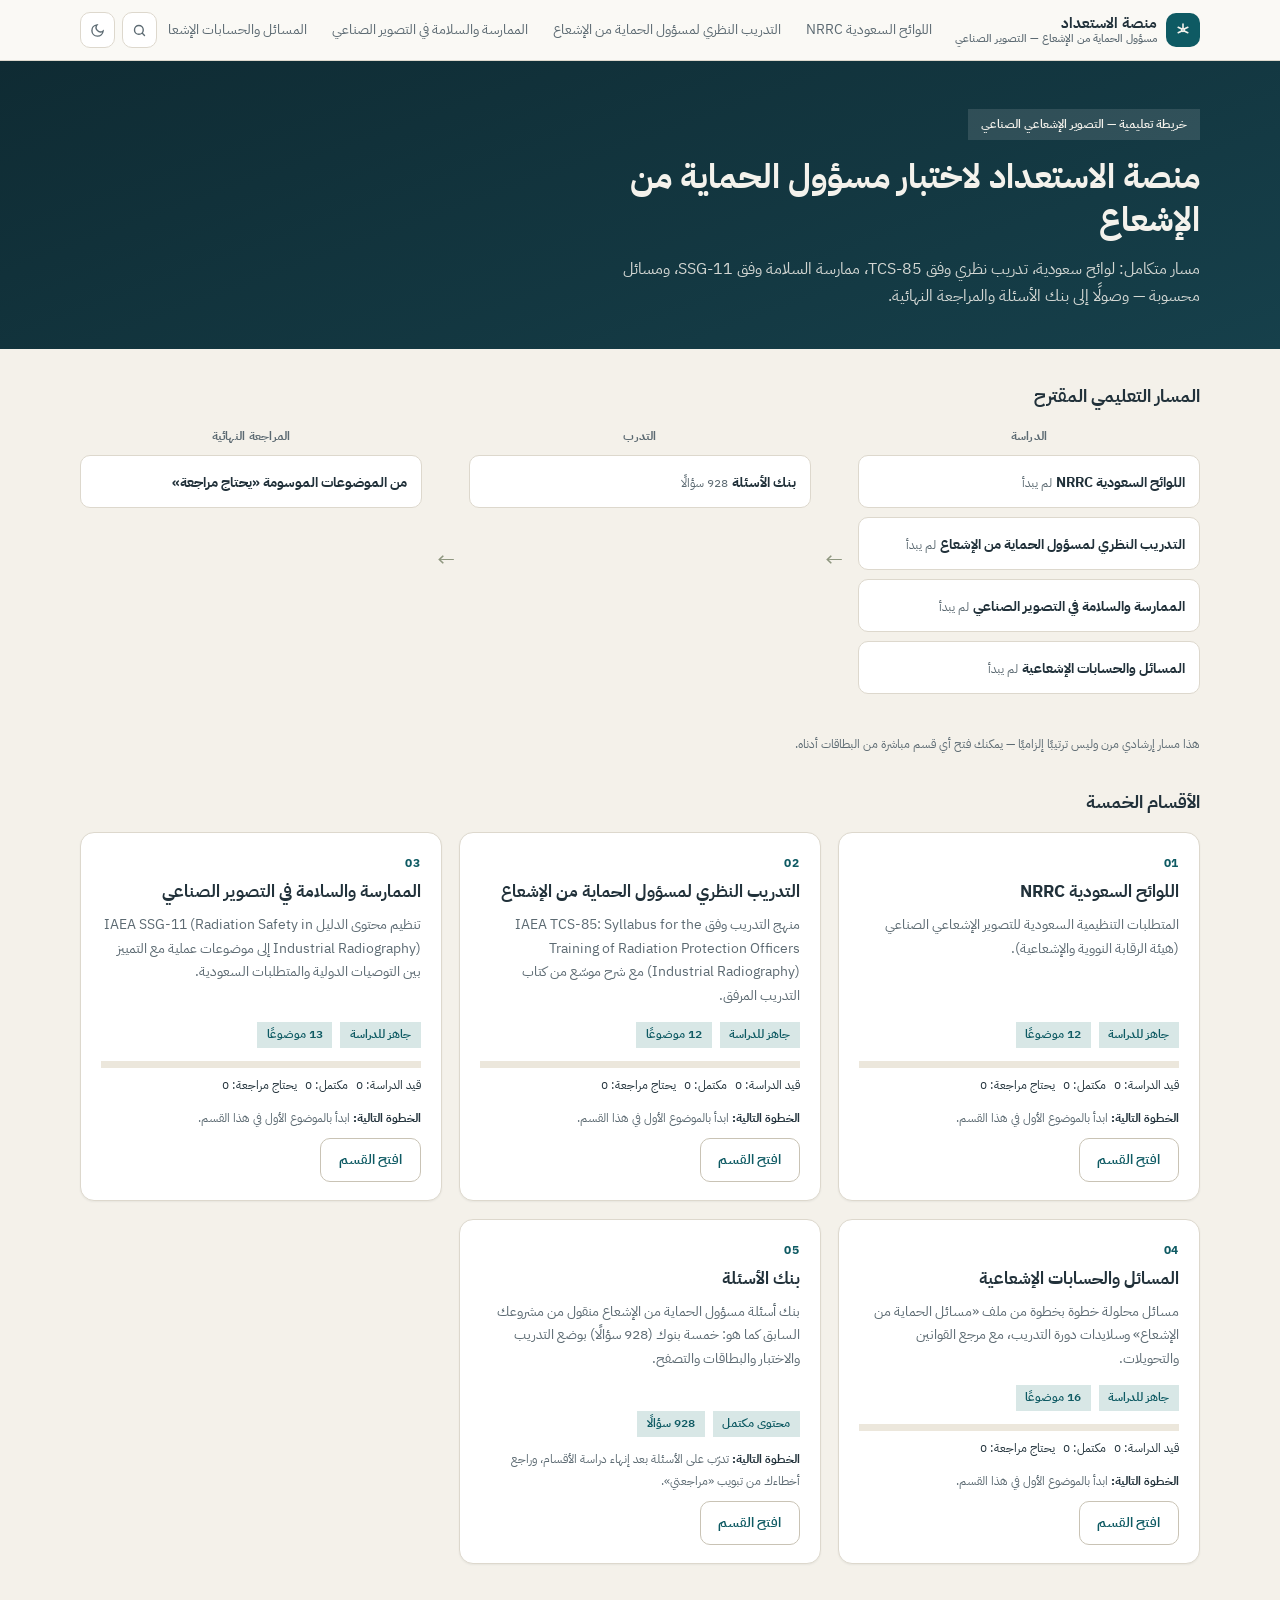
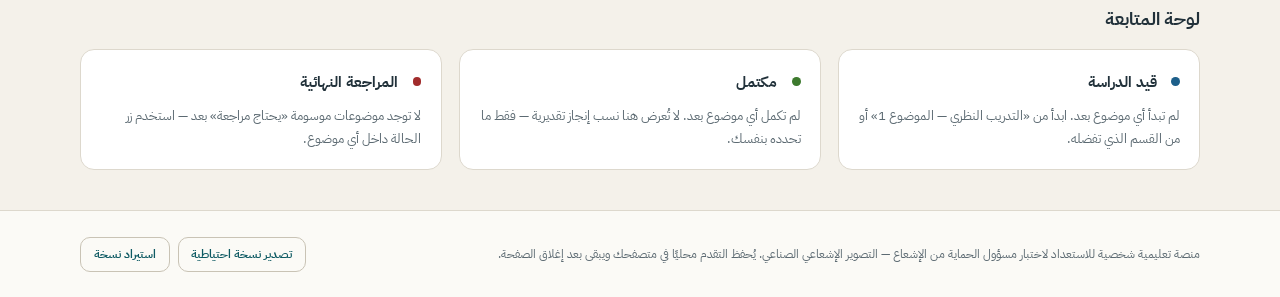
==== commit a4530827: "Add files via upload" ====
--- a/index.html
+++ b/index.html
@@ -1,1258 +1,32 @@
-<!doctype html>
+<!DOCTYPE html>
 <html lang="ar" dir="rtl">
-<head><script>window.__mem=(function(){var d={};return{get length(){return Object.keys(d).length},key:function(i){return Object.keys(d)[i]},getItem:function(k){return k in d?d[k]:null},setItem:function(k,v){d[k]=String(v)},removeItem:function(k){delete d[k]}}})();</script>
-<meta charset="utf-8">
-<meta name="viewport" content="width=device-width, initial-scale=1">
-<title>IR-01 — خريطة الاستعداد للتصوير الإشعاعي الصناعي</title>
-<style>
-:root{
-  --bg:#f6f7f9;--card:#fff;--ink:#16202b;--muted:#5b6876;--line:#e1e5ea;
-  --accent:#0b6b5c;--accent-soft:#e1f3ef;--hi:#c0392b;--hi-soft:#fdecea;--mid:#c76a00;--mid-soft:#fff2e0;--warn:#fff8dc;
-  --code:#f0f2f5;
-}
-@media (prefers-color-scheme:dark){
-  :root:not([data-theme="light"]){
-    --bg:#0f1418;--card:#171e24;--ink:#e8edf2;--muted:#9aa7b4;--line:#27313a;
-    --accent:#4fd1b8;--accent-soft:#12302a;--hi:#ff7b6b;--hi-soft:#3a1c19;--mid:#ffb04d;--mid-soft:#3a2a12;--warn:#332e12;--code:#1f282f;
-  }
-}
-:root[data-theme="dark"]{
-  --bg:#0f1418;--card:#171e24;--ink:#e8edf2;--muted:#9aa7b4;--line:#27313a;
-  --accent:#4fd1b8;--accent-soft:#12302a;--hi:#ff7b6b;--hi-soft:#3a1c19;--mid:#ffb04d;--mid-soft:#3a2a12;--warn:#332e12;--code:#1f282f;
-}
-*{box-sizing:border-box}
-html{scroll-behavior:smooth;scroll-padding-top:76px}
-body{margin:0;background:var(--bg);color:var(--ink);font-family:"Segoe UI",Tahoma,"Noto Naskh Arabic",system-ui,sans-serif;line-height:1.9;font-size:16px}
-.wrap{max-width:980px;margin:0 auto;padding:0 16px}
-header.hero{background:linear-gradient(135deg,#0b6b5c,#124a63);color:#fff;padding:36px 0 28px}
-header.hero h1{margin:0 0 6px;font-size:clamp(1.5rem,4vw,2.2rem)}
-header.hero p{margin:0;opacity:.9}
-.bar{position:sticky;top:0;z-index:10;background:var(--card);border-bottom:1px solid var(--line)}
-.bar .wrap{display:flex;gap:10px;align-items:center;padding-top:8px;padding-bottom:8px}
-.bar input[type=search]{flex:1;min-width:0;padding:8px 12px;border:1px solid var(--line);border-radius:10px;background:var(--bg);color:var(--ink);font:inherit}
-.prog{display:flex;align-items:center;gap:8px;font-size:.85rem;color:var(--muted);white-space:nowrap}
-.prog .track{width:90px;height:8px;background:var(--line);border-radius:6px;overflow:hidden}
-.prog .fill{height:100%;width:0;background:var(--accent);transition:width .3s}
-button.theme{border:1px solid var(--line);background:var(--bg);color:var(--ink);border-radius:10px;padding:6px 10px;cursor:pointer;font:inherit}
-nav.chips{display:flex;flex-wrap:wrap;gap:6px;padding:14px 0}
-nav.chips a{display:inline-flex;gap:6px;align-items:center;padding:4px 10px;border:1px solid var(--line);background:var(--card);border-radius:999px;color:var(--ink);text-decoration:none;font-size:.85rem}
-nav.chips a.done{background:var(--accent-soft);border-color:var(--accent)}
-nav.chips a b{color:var(--accent)}
-section.card,.panel{background:var(--card);border:1px solid var(--line);border-radius:14px;padding:18px 20px;margin:16px 0}
-section.card h2{margin:0 0 8px;font-size:1.25rem;display:flex;flex-wrap:wrap;gap:10px;align-items:center}
-section.card h2 .num{background:var(--accent);color:#fff;border-radius:8px;padding:0 10px;font-size:1rem}
-h3{margin:18px 0 6px;font-size:1.02rem;color:var(--accent)}
-.tag{font-size:.75rem;padding:1px 10px;border-radius:999px;font-weight:600}
-.tag.hi{background:var(--hi-soft);color:var(--hi)}
-.tag.mid{background:var(--mid-soft);color:var(--mid)}
-.tag.way{background:var(--code);color:var(--muted)}
-.ref{font-size:.85rem;color:var(--muted);margin:0 0 8px}
-ul{margin:6px 0;padding-inline-start:22px}
-.terms{display:flex;flex-wrap:wrap;gap:6px;margin:6px 0}
-.terms span{background:var(--code);border-radius:8px;padding:0 10px;font-size:.88rem;direction:ltr;unicode-bidi:isolate}
-.note{border-inline-start:4px solid var(--mid);background:var(--warn);padding:8px 14px;border-radius:8px;margin:12px 0}
-.note.red{border-color:var(--hi);background:var(--hi-soft)}
-.note.green{border-color:var(--accent);background:var(--accent-soft)}
-.tbl{overflow-x:auto;margin:10px 0}
-table{border-collapse:collapse;width:100%;font-size:.92rem}
-th,td{border:1px solid var(--line);padding:6px 10px;text-align:start;vertical-align:top}
-th{background:var(--code)}
-.ltr{direction:ltr;unicode-bidi:isolate;display:inline-block}
-.formula{direction:ltr;text-align:center;background:var(--code);border-radius:10px;padding:8px 12px;margin:8px 0;font-family:"Cambria Math",Georgia,serif;font-size:1.05rem;overflow-x:auto}
-.formula small{display:block;direction:rtl;font-family:inherit;font-size:.8rem;color:var(--muted)}
-.done-row{margin-top:14px;padding-top:10px;border-top:1px dashed var(--line)}
-.done-row label{cursor:pointer;display:inline-flex;gap:8px;align-items:center;font-weight:600}
-.calc{display:grid;grid-template-columns:repeat(auto-fit,minmax(260px,1fr));gap:14px}
-.calc .panel{margin:0}
-.calc label{display:block;font-size:.85rem;color:var(--muted)}
-.calc input{width:100%;padding:6px 8px;margin:2px 0 8px;border:1px solid var(--line);border-radius:8px;background:var(--bg);color:var(--ink);font:inherit;direction:ltr;text-align:left}
-.calc .out{background:var(--accent-soft);padding:6px 10px;border-radius:8px;min-height:2.2em;font-weight:600;direction:ltr;text-align:left}
-.top10 li{margin:4px 0}
-footer{padding:28px 0 50px;color:var(--muted);font-size:.85rem;text-align:center}
-.hidden{display:none!important}
-@media print{.bar,nav.chips,.done-row,.calc{display:none}section.card{break-inside:avoid}}
-
-.tabs{display:flex;gap:6px;flex-wrap:wrap;padding:14px 0 6px}
-.tabs button,.bd,.op{font:inherit;cursor:pointer;border:1px solid var(--line);background:var(--card);color:var(--ink);border-radius:999px;padding:3px 12px;font-size:.88rem}
-.tabs button.on{background:var(--accent);color:#fff;border-color:var(--accent)}
-.flt{display:flex;gap:8px;flex-wrap:wrap;padding:6px 0}
-.flt select{padding:6px 10px;border:1px solid var(--line);border-radius:10px;background:var(--card);color:var(--ink);font:inherit;max-width:100%}
-.it{background:var(--card);border:1px solid var(--line);border-radius:12px;padding:12px 16px;margin:10px 0}
-.it .hd{display:flex;justify-content:space-between;gap:8px;align-items:center;margin-bottom:4px}
-.ax{font-size:.8rem;color:var(--muted)}
-.bd.on{background:var(--accent-soft);border-color:var(--accent);color:var(--accent)}
-.bd.off{background:var(--mid-soft);border-color:var(--mid);color:var(--mid)}
-.opts{display:grid;gap:6px;margin-top:6px}
-.op{text-align:start;border-radius:10px;padding:6px 12px}
-.op.ok{background:var(--accent-soft);border-color:var(--accent)}
-.op.bad{background:var(--hi-soft);border-color:var(--hi)}
-.hid2{display:none!important}
-.sref{display:flex;gap:8px;align-items:center;flex-wrap:wrap}
-
-.phase-grid{display:grid;grid-template-columns:repeat(2,minmax(0,1fr));gap:12px;margin:14px 0 20px}
-.phase-card{background:var(--card);border:1px solid var(--line);border-radius:14px;padding:16px;min-width:0}
-.phase-card h3{margin:0 0 4px;font-size:1.02rem;line-height:1.6}
-.phase-card p{margin:0 0 10px;color:var(--muted);font-size:.88rem}
-.phase-card a{display:block;text-decoration:none;color:var(--ink);border-top:1px solid var(--line);padding:8px 0;line-height:1.55}
-.phase-card a b{display:inline-block;min-width:2.2em;color:var(--accent)}
-.phase-card a small{display:block;color:var(--muted);font-size:.78rem;margin-inline-start:2.7em;overflow-wrap:anywhere}
-.phase-card a:hover{color:var(--accent)}
-.calc-section{margin-top:18px}
-@media(max-width:650px){.phase-grid{grid-template-columns:1fr}.phase-card{padding:14px}.bar .wrap{flex-wrap:wrap}.prog{margin-inline-start:auto}.prog .track{width:64px}}
-
-</style>
+<head>
+  <meta charset="UTF-8">
+  <meta name="viewport" content="width=device-width, initial-scale=1.0">
+  <meta name="description" content="خريطة المنصة التعليمية للاستعداد لاختبار مسؤول الحماية من الإشعاع في التصوير الإشعاعي الصناعي">
+  <title>الصفحة الرئيسية — منصة الاستعداد لاختبار مسؤول الحماية من الإشعاع</title>
+  <link rel="preconnect" href="https://fonts.googleapis.com">
+  <link rel="preconnect" href="https://fonts.gstatic.com" crossorigin>
+  <link href="https://fonts.googleapis.com/css2?family=IBM+Plex+Sans+Arabic:wght@400;500;600;700&family=IBM+Plex+Sans:wght@400;500;600&display=swap" rel="stylesheet">
+  <link rel="icon" href="data:image/svg+xml,%3Csvg xmlns=%27http://www.w3.org/2000/svg%27 viewBox=%270 0 32 32%27%3E%3Crect width=%2732%27 height=%2732%27 rx=%277%27 fill=%27%230e5a63%27/%3E%3Ccircle cx=%2716%27 cy=%2716%27 r=%273%27 fill=%27%23f4f2ec%27/%3E%3Cpath d=%27M16 12.5V6M13.6 14 8 11M13.6 18 8 21M16 19.5V26M18.4 14 24 11M18.4 18 24 21%27 stroke=%27%23f4f2ec%27 stroke-width=%272.2%27 stroke-linecap=%27round%27/%3E%3C/svg%3E">
+  <link rel="stylesheet" href="assets/css/style.css">
 </head>
-<body><a href="./RSO Question Bank.html" style="position:fixed;bottom:16px;left:16px;z-index:99;background:#0b6b5c;color:#fff;padding:8px 14px;border-radius:999px;text-decoration:none;font-family:inherit;font-size:14px;box-shadow:0 4px 14px rgba(0,0,0,.2)">← بنك الأسئلة</a>
-
-<header class="hero"><div class="wrap">
-  <h1>IR-01 Exam Reference <small>التصوير الإشعاعي الصناعي والحماية من الإشعاع</small></h1>
-</div></header>
-
-<div class="bar"><div class="wrap">
-  <input type="search" id="q" placeholder="ابحث في المحاور… (مثال: Ir-192، ALARA، R-01)" aria-label="بحث">
-  <div class="prog"><span id="pt">0/17</span><div class="track"><div class="fill" id="pf"></div></div></div>
-  <button class="theme" id="th" title="تبديل الوضع" aria-label="تبديل الوضع">◐</button>
-</div></div>
-
-<main class="wrap">
-
-<div class="tabs" id="tabs"></div>
-<div class="flt"><select id="fa" aria-label="المحور"></select><select id="fs" aria-label="الحالة"><option value="">كل الحالات</option><option value="1">✓ تمت مراجعة الإحالة</option><option value="0">⚠ يحتاج تحقق</option></select></div>
-<div id="views" class="hid2"></div>
-<nav class="chips" id="chips"></nav>
-
-<div class="phase-grid" id="phaseGrid" aria-label="المراحل الدراسية الست">
-  <section class="phase-card"><h3>المرحلة الأولى: الأساس العلمي للإشعاع</h3><p>ابدأ بالمفاهيم والخصائص الأساسية قبل الانتقال إلى الأجهزة والوقاية.</p>
-    <a href="#s02"><b>01</b> أساسيات الإشعاع والفيزياء النووية <small>TCS-85 Topic 2؛ الشرائح فصل 1–2</small></a>
-    <a href="#s04"><b>02</b> المصادر المشعة والمواد المشعة <small>TCS-85 Topic 4؛ SSG-11 Annex II</small></a>
-    <a href="#s03"><b>03</b> الكميات والوحدات الإشعاعية <small>TCS-85 Topic 3؛ الشرائح فصل 3؛ الحسابات</small></a>
-  </section>
-  <section class="phase-card"><h3>المرحلة الثانية: أجهزة التصوير والكشف والقياس</h3><p>تعرّف معدات التصوير وأدوات الرصد والقياس والاستخدام الصحيح لكل منها.</p>
-    <a href="#s05"><b>04</b> أجهزة ومعدات التصوير الصناعي <small>TCS-85 Topic 4؛ SSG-11؛ SG-002 6.6.3</small></a>
-    <a href="#s09"><b>05</b> أجهزة الكشف والقياس والمراقبة <small>TCS-85 Topics 4/7/10؛ الشرائح فصل 5؛ SG-002</small></a>
-  </section>
-  <section class="phase-card"><h3>المرحلة الثالثة: الحماية الإشعاعية والتحكم في الجرعة</h3><p>اربط التأثيرات البيولوجية بالمبادئ ووسائل خفض التعرض.</p>
-    <a href="#s06"><b>06</b> التأثيرات الصحية للإشعاع <small>TCS-85 Topic 5؛ الشرائح فصل 3</small></a>
-    <a href="#s07"><b>07</b> مبادئ الحماية الإشعاعية <small>TCS-85 Topic 6؛ R-01 المواد 21–24</small></a>
-    <a href="#s08"><b>08</b> وسائل التحكم وتقليل الجرعة <small>TCS-85 Topic 7؛ SSG-11 11.11–11.15</small></a>
-  </section>
-  <section class="phase-card"><h3>المرحلة الرابعة: مسؤوليات التشغيل والاستجابة للحوادث</h3><p>انتقل من المسؤوليات التشغيلية إلى برنامج الوقاية وخطط الطوارئ.</p>
-    <a href="#s01"><b>09</b> أدوار ومسؤوليات RPO <small>TCS-85 Topic 1؛ R-01 المواد 69–80</small></a>
-    <a href="#s10"><b>10</b> برنامج الحماية الإشعاعية (RPP) <small>TCS-85 Topic 10؛ R-01 73–75؛ SG-002 8/8.5</small></a>
-    <a href="#s14"><b>11</b> الطوارئ والحوادث والاستجابة <small>TCS-85 Topic 12؛ SSG-11؛ R-01 302–304</small></a>
-  </section>
-  <section class="phase-card"><h3>المرحلة الخامسة: المتطلبات التنظيمية والإدارية والأمنية</h3><p>راجع الالتزامات النظامية، ثم السجلات والنقل وأمن المصادر.</p>
-    <a href="#s11"><b>12</b> التنظيم والترخيص وتقييم السلامة <small>TCS-85 Topics 8–9؛ R-01؛ SG-002</small></a>
-    <a href="#s18"><b>13</b> السجلات والتقارير <small>R-01 81–83؛ SG-002 القاعدة 9 — تحتاج مطابقة</small></a>
-    <a href="#s13"><b>14</b> نقل المصادر المشعة <small>TCS-85 Topic 11؛ SSR-6 Rev.1</small></a>
-    <a href="#s12"><b>15</b> أمن المصادر المشعة <small>SG-002 القسم 9؛ SSG-11</small></a>
-  </section>
-  <section class="phase-card"><h3>المرحلة السادسة: المراجعة المتقدمة والاستعداد للاختبار</h3><p>استخدم هذه المحاور للمراجعة المكملة والمتقدمة، مع التحقق من المراجع ذات الصلة.</p>
-    <a href="#s16"><b>16</b> موضوعات مكمّلة للاختبار <small>GSR Part 3؛ RS-G-1.9؛ GSG-1؛ NCRP 147</small></a>
-    <a href="#s17"><b>17</b> موضوعات متقدمة متوقعة في الاختبار <small>ICRP 103/118؛ SSR-6؛ ISO 9978؛ GSR Part 3</small></a>
-  </section>
-</div>
-
-<div class="panel">
-  <h3 style="margin-top:0">المراجع المسندة في المشروع</h3>
-  <div class="tbl"><table>
-    <tr><th>الرمز</th><th>المرجع</th></tr>
-    <tr><td><span class="ltr">TCS-85</span></td><td>IAEA Training Course Series No. 85 — المنهج التدريبي لـ RPO في التصوير الصناعي (12 Topic)</td></tr>
-    <tr><td><span class="ltr">R-01</span></td><td>NRRC-R-01 — لائحة السلامة الإشعاعية (هيئة الرقابة النووية والإشعاعية)</td></tr>
-    <tr><td><span class="ltr">SG-002</span></td><td>NRRC-SG-002 — دليل التصوير الصناعي ومتطلبات الترخيص</td></tr>
-    <tr><td><span class="ltr">SSG-11</span></td><td>IAEA SSG-11 — Radiation Safety in Industrial Radiography</td></tr>
-    <tr><td>الشرائح</td><td>شرائح الدورة التدريبية في الحماية من الإشعاع (Technology Experts)</td></tr>
-  </table></div>
-  <p class="ref">ملاحظة توثيقية: هذه قائمة بالمراجع المسندة داخل المشروع، وليست إقرارًا بأن جميعها متطلبات رسمية لاختبار IR-01. لا تُعدّ الإحالات متحققة من النسخ الأصلية ما لم تُراجع الوثائق نفسها. أرقام صفحات TCS-85 الواردة في المحتوى هي أرقام الصفحات المطبوعة حسب فهرس الوثيقة.</p>
-</div>
-
-<div class="panel">
-  <h3 style="margin-top:0">جدول الخريطة</h3>
-  <div class="tbl"><table id="topicMap">
-    <tr><th>#</th><th>المحور</th><th>الأولوية</th><th>طريقة المذاكرة</th><th>المرجع الأساسي المسند</th></tr>
-    <tr><td>01</td><td>أساسيات الإشعاع والفيزياء النووية</td><td>🔴 عالية جدًا</td><td>فهم</td><td>TCS-85 Topic 2 (ص 11) + الشرائح (الفصلان 1–2)</td></tr>
-    <tr><td>02</td><td>المصادر المشعة والمواد المشعة</td><td>🔴 عالية جدًا</td><td>فهم + حفظ</td><td>TCS-85 Topic 4 (ص 13) + SSG-11 Annex II (Table II–1)</td></tr>
-    <tr><td>03</td><td>الكميات والوحدات الإشعاعية</td><td>🔴 عالية جدًا</td><td>فهم + حساب</td><td>TCS-85 Topic 3 (ص 12) + الشرائح (الفصل 3) + تمارين الحسابات التطبيقية (مُنقولة من المحور المستقل السابق)</td></tr>
-    <tr><td>04</td><td>أجهزة ومعدات التصوير الصناعي</td><td>🔴 عالية جدًا</td><td>فهم + تمييز</td><td>TCS-85 Topic 4 (ص 13) + SSG-11 Annex II + SG-002 (6.6.3)</td></tr>
-    <tr><td>05</td><td>أجهزة الكشف والقياس والمراقبة</td><td>🔴 عالية جدًا</td><td>فهم + تطبيق</td><td>TCS-85 Topics 4/7/10 + الشرائح (الفصل 5) + SG-002</td></tr>
-    <tr><td>06</td><td>التأثيرات الصحية للإشعاع</td><td>🔴 عالية جدًا</td><td>فهم + حفظ</td><td>TCS-85 Topic 5 (ص 14) + الشرائح (الفصل 3)</td></tr>
-    <tr><td>07</td><td>مبادئ الحماية الإشعاعية</td><td>🔴 عالية جدًا</td><td>فهم + حفظ</td><td>TCS-85 Topic 6 (ص 15) + R-01 المواد 21–24 (ص 27)</td></tr>
-    <tr><td>08</td><td>وسائل التحكم وتقليل الجرعة</td><td>🔴 عالية جدًا</td><td>فهم + تطبيق</td><td>TCS-85 Topic 7 (ص 16) + SSG-11 (11.11–11.15)</td></tr>
-    <tr><td>09</td><td>أدوار ومسؤوليات مسؤول الحماية الإشعاعية (RPO)</td><td>🔴 عالية جدًا</td><td>حفظ + فهم</td><td>TCS-85 Topic 1 + R-01 المواد 69–80 (المحتوى الحالي يشرح 69 و76–80)</td></tr>
-    <tr><td>10</td><td>برنامج الحماية الإشعاعية (RPP)</td><td>🔴 عالية جدًا</td><td>فهم + حفظ</td><td>TCS-85 Topic 10 (ص 22) + R-01 المواد 73–75 + SG-002 (القسم 8، 8.5)</td></tr>
-    <tr><td>11</td><td>الطوارئ والحوادث والاستجابة</td><td>🔴 عالية جدًا</td><td>فهم + سيناريوهات</td><td>TCS-85 Topic 12 (ص 27) + SSG-11 (13.12–13.13) + R-01 المواد 302–304</td></tr>
-    <tr><td>12</td><td>التنظيم والترخيص وتقييم السلامة</td><td>🔴 عالية جدًا</td><td>حفظ + فهم</td><td>TCS-85 Topics 8–9 (ص 18–19) + R-01 + SG-002 + الشرائح (الفصل 6)</td></tr>
-    <tr><td>13</td><td>السجلات والتقارير</td><td>⚠️ تحتاج تحقق</td><td>فهم + مراجعة اللوائح</td><td>TCS-85 Topic 10 + R-01 المواد 81–83 + SG-002 القاعدة التاسعة (الإسناد بحاجة إلى مطابقة النسخة الأصلية)</td></tr>
-    <tr><td>14</td><td>نقل المصادر المشعة</td><td>🟠 عالية</td><td>حفظ + فهم</td><td>TCS-85 Topic 11 (ص 26) + SSR-6 Rev.1</td></tr>
-    <tr><td>15</td><td>أمن المصادر المشعة</td><td>🟠 عالية</td><td>فهم + حفظ</td><td>SG-002 القسم 9 (Radioactive Sources Security Plan) + SSG-11</td></tr>
-    <tr><td>16</td><td>موضوعات مكمّلة للاختبار</td><td>🔴 عالية جدًا</td><td>فهم + حفظ + حساب</td><td>IAEA GSR Part 3 + RS-G-1.9 + GSG-1 + NCRP Report 147 + أسئلة الاختبار التجريبي</td></tr>
-    <tr><td>17</td><td>موضوعات متقدمة متوقعة في الاختبار</td><td>🔴 عالية جدًا</td><td>فهم + حساب + حفظ</td><td>ICRP Publication 103 + ICRP Publication 118 + SSR-6 + ISO 9978 + IAEA GSR Part 3</td></tr>
-  </table></div>
-  <h3>التسلسل المنطقي للمذاكرة</h3>
-  <p class="ltr" style="direction:ltr;text-align:left">Physics → Sources → Quantities &amp; Calculations → Equipment → Detection → Health → Protection Principles → Dose Control → RPO → RPP → Emergency → Regulation → Records → Transport → Security → Supplementary → Advanced</p>
-
-  <h3>ربط المحاور بموضوعات TCS-85</h3>
-  <div class="tbl"><table>
-    <tr><th>Topic في TCS-85</th><th>المحور الجديد</th></tr>
-    <tr><td class="ltr">Topic 1 — Concept of the RPO</td><td>09</td></tr>
-    <tr><td class="ltr">Topic 2 — Basic Concepts of Ionizing Radiation</td><td>01</td></tr>
-    <tr><td class="ltr">Topic 3 — Quantities and Units</td><td>03</td></tr>
-    <tr><td class="ltr">Topic 4 — Sources, Facilities and Equipment</td><td>02 + 04</td></tr>
-    <tr><td class="ltr">Topic 5 — Health Effects</td><td>06</td></tr>
-    <tr><td class="ltr">Topic 6 — Principles of Radiation Protection</td><td>07</td></tr>
-    <tr><td class="ltr">Topic 7 — Control Measures and Dose Reduction</td><td>08 (+ 05; الحسابات ضمن 03)</td></tr>
-    <tr><td class="ltr">Topic 8 — Framework for Radiation Protection</td><td>12</td></tr>
-    <tr><td class="ltr">Topic 9 — Responsibilities of Employers &amp; Authorized Parties</td><td>09 + 12</td></tr>
-    <tr><td class="ltr">Topic 10 — Radiation Protection Programme</td><td>10 (+ إحالة السجلات في 13 تحتاج تحقق)</td></tr>
-    <tr><td class="ltr">Topic 11 — Transport Safety</td><td>14</td></tr>
-    <tr><td class="ltr">Topic 12 — Emergency Preparedness and Response</td><td>11</td></tr>
-  </table></div>
-</div>
-
-<!-- 01 -->
-<div class="note">ترتيب المحاور هنا ترتيب تعليمي مقترح لتيسير الدراسة، وليس ترتيبًا رسميًا صادرًا عن الجهة المنظمة لاختبار IR-01. أرقام العرض مستقلة عن معرّفات الأقسام البرمجية القديمة للحفاظ على الروابط والبيانات حيثما أمكن.</div>
-  <div id="nores" class="note hidden" role="status">لا توجد نتائج مطابقة لبحثك.</div>
-
-<!-- المحور الجديد 01 | معرّف داخلي محفوظ: s02 -->
-<section class="card" id="s02" data-n="01" data-original-n="02" data-t="أساسيات الإشعاع والفيزياء النووية">
-  <h2><span class="num">01</span>أساسيات الإشعاع والفيزياء النووية  <span class="tag hi">عالية جدًا</span><span class="tag way">فهم</span></h2>
-  <h3>Atomic &amp; Nuclear Structure</h3>
-  <div class="terms"><span>Atom</span><span>Proton</span><span>Neutron</span><span>Electron</span><span>Atomic number Z</span><span>Mass number A</span><span>Isotopes</span><span>Nuclides</span><span>Stable / unstable atoms</span><span>Radioisotopes</span></div>
-  <h3>Ionizing Radiation</h3>
-  <div class="terms"><span>Ionization</span><span>Excitation</span><span>Ionizing vs non-ionizing radiation</span><span>Electromagnetic radiation</span></div>
-  <h3>أنواع الإشعاع</h3>
-  <div class="terms"><span>Alpha</span><span>Beta⁻</span><span>Positron</span><span>Electron capture</span><span>Gamma</span><span>X-ray</span><span>Neutron</span></div>
-  <h3>Radioactive Decay</h3>
-  <div class="terms"><span>Radioactive decay</span><span>Half-life</span><span>Decay constant</span><span>Activity</span></div>
-  <h3>X-ray Production</h3>
-  <div class="terms"><span>X-ray generator</span><span>Accelerating voltage (kV)</span><span>Tube current (mA)</span><span>Filtration</span><span>Bremsstrahlung</span><span>Characteristic X-rays</span><span>X-ray spectrum</span><span>Primary radiation</span><span>Scattered radiation</span></div>
-  <h3>Interactions</h3>
-  <div class="terms"><span>Photoelectric effect</span><span>Compton scattering</span><span>Pair production</span><span>Attenuation</span></div>
-  <div class="note green"><b>تمييز مهم:</b>
-    <ul>
-      <li><b>Gamma:</b> من النواة، طيف خطي (طاقات محددة)، لا يمكن إيقافه — المصدر يشع دائمًا.</li>
-      <li><b>X-ray:</b> من إلكترونات مسرّعة، طيف مستمر (Bremsstrahlung) + خطوط مميزة، يتوقف بفصل الكهرباء.</li>
-      <li><b>Pair production</b> يحتاج طاقة فوتون ≥ 1.022 MeV.</li>
-    </ul>
-  </div>
-</section>
-
-<!-- المحور الجديد 02 | معرّف داخلي محفوظ: s04 -->
-<section class="card" id="s04" data-n="02" data-original-n="04" data-t="المصادر المشعة والمواد المشعة">
-  <h2><span class="num">02</span>المصادر المشعة والمواد المشعة  <span class="tag hi">عالية جدًا</span><span class="tag way">فهم + حفظ</span></h2>
-  <h3>ركز على</h3>
-  <div class="terms"><span>Sealed source</span><span>Radioactive material</span><span>Source capsule</span><span>Source assembly</span><span>Source strength/activity</span><span>Source size</span><span>Gamma energy</span><span>Source categorization</span></div>
-  <h3>المصادر الشائعة في Industrial Radiography (SSG-11 — Table II–1)</h3>
-  <div class="tbl"><table>
-    <tr><th>المصدر</th><th>طاقة جاما</th><th>Half-life</th><th>ناتج المصدر عند 1 m (mSv/h لكل 37 GBq)</th><th>سماكة الحديد النموذجية</th></tr>
-    <tr><td>Co-60</td><td>1.17 و1.33 MeV</td><td>5.3 سنة</td><td>13.0</td><td>50–120 mm</td></tr>
-    <tr><td>Ir-192</td><td>206–612 keV</td><td>74 يوم</td><td>4.8</td><td>12–70 mm</td></tr>
-    <tr><td>Se-75</td><td>97–401 keV</td><td>120 يوم</td><td>2.03</td><td>8–30 mm</td></tr>
-    <tr><td>Yb-169</td><td>63–308 keV</td><td>32 يوم</td><td>1.25</td><td>4–20 mm</td></tr>
-    <tr><td>Tm-170</td><td>51–84 keV</td><td>128 يوم</td><td>0.25</td><td>2.5–12.5 mm</td></tr>
-  </table></div>
-  <div class="note green"><b>Ir-192</b> هو الأكثر استخدامًا في التصوير الصناعي.</div>
-  <div class="note"><b>تصحيح:</b> Cs-137 ليس من المصادر الشائعة في التصوير الصناعي ولا يرد في جدول SSG-11؛ استُبدل بـ Se-75. يمكن أن تعرفه عامةً (عمر نصف ~30 سنة، 662 keV) لأنه يظهر في أسئلة الفيزياء والمعايرة.</div>
-  <h3>اربط كل مصدر بـ</h3>
-  <div class="terms"><span>Half-life</span><span>Gamma energy</span><span>Activity</span><span>Penetration</span><span>الاستخدام</span></div>
-  <h3>كذلك</h3>
-  <div class="terms"><span>Source accountancy</span><span>Leak testing (وفق ISO وشهادة سارية)</span><span>Source identification</span><span>Source security</span><span>Source storage</span></div>
-</section>
-
-<!-- المحور الجديد 03 | معرّف داخلي محفوظ: s03 -->
-<section class="card" id="s03" data-n="03" data-original-n="03" data-t="الكميات والوحدات الإشعاعية">
-  <h2><span class="num">03</span>الكميات والوحدات الإشعاعية  <span class="tag hi">عالية جدًا</span><span class="tag way">فهم + حساب</span></h2>
-  <div class="tbl"><table>
-    <tr><th>الكمية</th><th>الوحدة</th><th>ملاحظة</th></tr>
-    <tr><td>Activity</td><td>Bq (تحلل/ث) — Ci</td><td>1 Ci = 3.7 × 10¹⁰ Bq = 37 GBq</td></tr>
-    <tr><td>Specific activity</td><td>Bq/kg (أو Bq/g)</td><td>النشاط لكل وحدة كتلة</td></tr>
-    <tr><td>Energy</td><td>eV — keV — MeV</td><td></td></tr>
-    <tr><td>Absorbed dose</td><td>Gy = J/kg</td><td>كمية فيزيائية</td></tr>
-    <tr><td>Equivalent dose</td><td>Sv</td><td class="ltr">H<sub>T</sub> = Σ w<sub>R</sub> D<sub>T,R</sub></td></tr>
-    <tr><td>Effective dose</td><td>Sv</td><td class="ltr">E = Σ w<sub>T</sub> H<sub>T</sub></td></tr>
-    <tr><td>Committed dose</td><td>Sv</td><td>للتعرض الداخلي</td></tr>
-    <tr><td>Dose rate</td><td>Sv/h — mSv/h — μSv/h</td><td></td></tr>
-  </table></div>
-  <h3>Operational Quantities</h3>
-  <ul>
-    <li><span class="ltr">H*(10)</span> — Ambient dose equivalent → لقياس المنطقة (Survey meter)</li>
-    <li><span class="ltr">Hp(10)</span> — Personal dose equivalent (عمق 10 mm) → للجرعة الفعالة</li>
-    <li><span class="ltr">Hp(0.07)</span> → للجلد والأطراف</li>
-    <li><span class="ltr">Hp(3)</span> → لعدسة العين</li>
-  </ul>
-  <h3>Exposure</h3>
-  <div class="terms"><span>External exposure</span><span>Internal exposure</span></div>
-  <h3>Weighting Factors</h3>
-  <ul>
-    <li>Radiation weighting factor w<sub>R</sub>: فوتونات وإلكترونات = 1، ألفا = 20 (SG-002)</li>
-    <li>Tissue weighting factor w<sub>T</sub></li>
-    <li>RBE</li>
-  </ul>
-  <p class="ref">TCS-85 يميّز بين physical quantities وprotection quantities وoperational quantities، ويتضمن تمارين على تحويل Ci إلى Bq والاضمحلال وحساب الجرعة.</p>
-<div class="panel calc-section" id="s15" data-original-n="15" data-t="الحسابات والمسائل التطبيقية HVL TVL decay">
-  <h3 style="margin-top:0">تطبيقات حسابية مرتبطة بالكميات والجرعة</h3>
-  <p class="ref">أُدرج هذا الجزء داخل محور الكميات والجرعات للمحافظة على المعادلات والأمثلة والحاسبات مع الالتزام بالترقيم الدراسي الجديد.</p>
-  <p class="ref"><span class="tag hi">أمثلة وحسابات</span> <span class="tag way">حل مسائل</span></p>
-
-  <h3>A — Radioactive Decay</h3>
-  <div class="formula">A = A₀·e<sup>−λt</sup> &nbsp;,&nbsp; λ = 0.693 / T<sub>½</sub> &nbsp;,&nbsp; A = A₀·(½)<sup>t / T½</sup></div>
-  <h3>B — Attenuation</h3>
-  <div class="formula">I = I₀·e<sup>−μx</sup><small>μ: Linear attenuation coefficient — μ/ρ: Mass attenuation coefficient</small></div>
-  <h3>C — HVL</h3>
-  <div class="formula">HVL = 0.693 / μ &nbsp;,&nbsp; I / I₀ = (½)<sup>x / HVL</sup></div>
-  <h3>D — TVL</h3>
-  <div class="formula">I / I₀ = (0.1)<sup>x / TVL</sup> &nbsp;,&nbsp; TVL ≈ 3.32 × HVL</div>
-  <h3>E — Inverse Square Law</h3>
-  <div class="formula">I₁·d₁² = I₂·d₂²</div>
-  <h3>F — Absorbed Dose</h3>
-  <div class="formula">D = dε̄ / dm</div>
-  <h3>G — Dose from Dose Rate</h3>
-  <div class="formula">D = Ḋ × t</div>
-  <h3>H — Activity</h3>
-  <div class="formula">A = dN/dt = λN</div>
-  <h3>I — Equivalent Dose</h3>
-  <div class="formula">H<sub>T</sub> = Σ<sub>R</sub> w<sub>R</sub> · D<sub>T,R</sub></div>
-  <h3>J — Effective Dose</h3>
-  <div class="formula">E = Σ<sub>T</sub> w<sub>T</sub> · H<sub>T</sub></div>
-  <h3>K — Dose Rate من مصدر (باستخدام جدول SSG-11)</h3>
-  <div class="formula">Ḋ(1 m) = ناتج المصدر × (A ÷ 37 GBq) &nbsp;،&nbsp; Ḋ(d) = Ḋ(1 m) ÷ d²</div>
-  <p>مثال: Ir-192 بنشاط 370 GBq (10 Ci) ← عند 1 m: 4.8 × 10 = 48 mSv/h، وعند 10 m: 0.48 mSv/h.</p>
-  <h3>L — مسافة حاجز Controlled area</h3>
-  <div class="formula">d = d₁ · √( Ḋ₁ / Ḋ<sub>limit</sub> )</div>
-  <p>مثال: 48 mSv/h عند 1 m، والحد عند الحاجز 20 μSv/h ← d = √(48000/20) ≈ 49 m (بدون تدريع أو Collimator).</p>
-
-  <h3>نموذج مسائل للتدريب</h3>
-  <ol>
-    <li>مصدر Ir-192 نشاطه 100 Ci، كم نشاطه بعد 148 يومًا؟ ← 2 Half-lives ← <b>25 Ci</b></li>
-    <li>حوّل 50 Ci إلى GBq ← 50 × 37 = <b>1850 GBq</b></li>
-    <li>معدل الجرعة 8 mSv/h عند 2 m، كم يكون عند 8 m؟ ← 8 × (2/8)² = <b>0.5 mSv/h</b></li>
-    <li>معدل جرعة 400 μSv/h، كم HVL نحتاج لخفضه إلى 25 μSv/h؟ ← 400→200→100→50→25 ← <b>4 HVL</b></li>
-    <li>عامل يعمل 30 دقيقة في 60 μSv/h ← <b>30 μSv</b></li>
-  </ol>
-
-  <h3>حاسبات تفاعلية</h3>
-  <div class="calc">
-    <div class="panel">
-      <b>الاضمحلال الإشعاعي</b>
-      <label>النشاط الابتدائي A₀</label><input id="c1a" type="number" value="100" step="any">
-      <label>عمر النصف T½</label><input id="c1b" type="number" value="74" step="any">
-      <label>الزمن t (بنفس وحدة T½)</label><input id="c1c" type="number" value="148" step="any">
-      <div class="out" id="o1"></div>
-    </div>
-    <div class="panel">
-      <b>التربيع العكسي</b>
-      <label>معدل الجرعة عند d₁</label><input id="c2a" type="number" value="8" step="any">
-      <label>المسافة d₁</label><input id="c2b" type="number" value="2" step="any">
-      <label>المسافة d₂</label><input id="c2c" type="number" value="8" step="any">
-      <div class="out" id="o2"></div>
-    </div>
-    <div class="panel">
-      <b>عدد HVL المطلوب</b>
-      <label>معدل الجرعة الابتدائي</label><input id="c3a" type="number" value="400" step="any">
-      <label>معدل الجرعة المطلوب</label><input id="c3b" type="number" value="25" step="any">
-      <div class="out" id="o3"></div>
-    </div>
-    <div class="panel">
-      <b>مسافة حاجز Controlled area</b>
-      <label>معدل الجرعة عند 1 m (mSv/h)</label><input id="c4a" type="number" value="48" step="any">
-      <label>الحد عند الحاجز (μSv/h)</label><input id="c4b" type="number" value="20" step="any">
-      <div class="out" id="o4"></div>
-    </div>
-    <div class="panel">
-      <b>تحويل Ci ↔ GBq</b>
-      <label>Ci</label><input id="c5a" type="number" value="50" step="any">
-      <div class="out" id="o5"></div>
-    </div>
-  </div>
-</div>
-</section>
-
-<!-- المحور الجديد 04 | معرّف داخلي محفوظ: s05 -->
-<section class="card" id="s05" data-n="04" data-original-n="05" data-t="أجهزة ومعدات التصوير الصناعي">
-  <h2><span class="num">04</span>أجهزة ومعدات التصوير الصناعي  <span class="tag hi">عالية جدًا</span><span class="tag way">فهم + تمييز</span></h2>
-  <p>افهم وظيفة كل جزء، لا الأسماء فقط.</p>
-  <h3>Gamma Radiography</h3>
-  <div class="terms"><span>Exposure device</span><span>Source changer</span><span>Guide tube</span><span>Control tube</span><span>Drive cable</span><span>Wind-out cable</span><span>Pigtail</span><span>Source assembly</span><span>Collimator</span><span>Shielded container</span></div>
-  <h3>تصنيف أجهزة التعريض (SSG-11 — II–4)</h3>
-  <div class="tbl"><table>
-    <tr><th>الفئة</th><th>المعنى</th></tr>
-    <tr><td>Class P</td><td>Portable — يُحمل باليد، لا تتجاوز كتلته 50 kg</td></tr>
-    <tr><td>Class M</td><td>Mobile — يُنقل بعربة أو وسيلة مخصصة</td></tr>
-    <tr><td>Class F</td><td>Fixed — ثابت أو مقيّد داخل موقع محدد مثل Shielded enclosure</td></tr>
-  </table></div>
-  <h3>X-ray Radiography</h3>
-  <div class="terms"><span>X-ray generator</span><span>X-ray tube</span><span>Control console</span><span>kV</span><span>mA</span><span>Filtration</span><span>Beam</span><span>Interlock</span><span>Warning lights</span><span>Radiation alarms</span></div>
-  <h3>Facility</h3>
-  <div class="terms"><span>Shielded enclosure</span><span>Shielding</span><span>Controlled area</span><span>Supervised area</span><span>Site radiography</span></div>
-  <p class="ref">SG-002 (6.6.3 — Location for site radiography) يذكر معدات الموقع: X-ray generators، collimators، guide tubes، monitoring equipment، personal dosimeters وalarm dosimeters، ومعدات الطوارئ.</p>
-</section>
-
-<!-- المحور الجديد 05 | معرّف داخلي محفوظ: s09 -->
-<section class="card" id="s09" data-n="05" data-original-n="09" data-t="أجهزة الكشف والقياس والمراقبة">
-  <h2><span class="num">05</span>أجهزة الكشف والقياس والمراقبة  <span class="tag hi">عالية جدًا</span><span class="tag way">فهم + تطبيق</span></h2>
-  <h3>Detection</h3>
-  <div class="terms"><span>Ionization chamber</span><span>Proportional counter</span><span>GM detector</span><span>Scintillation detector</span><span>Neutron detector</span></div>
-  <h3>Monitoring</h3>
-  <div class="terms"><span>Survey meter</span><span>Dose rate meter</span><span>Personal dosimeter</span><span>Alarm dosimeter</span><span>Area monitoring</span><span>Workplace monitoring</span><span>Individual monitoring</span></div>
-  <h3>افهم المنطق</h3>
-  <p><b>الجهاز → ماذا يقيس؟ → أين يُستخدم؟ → لماذا يُستخدم؟</b></p>
-  <div class="tbl"><table>
-    <tr><th>الجهاز</th><th>يقيس</th><th>الاستخدام</th></tr>
-    <tr><td>Survey meter</td><td>Dose rate (μSv/h)</td><td>مسح المنطقة، حدود Controlled area، التأكد من عودة المصدر</td></tr>
-    <tr><td>Personal dosimeter (TLD/OSL)</td><td>الجرعة المتراكمة Hp(10)</td><td>سجل الجرعة الرسمي للعامل</td></tr>
-    <tr><td>Alarm dosimeter</td><td>جرعة/معدل جرعة لحظي مع إنذار</td><td>تحذير فوري في الموقع — لا يغني عن Survey meter</td></tr>
-  </table></div>
-  <div class="note red"><b>قاعدة ذهبية:</b> بعد كل Exposure بمصدر جاما يجب استخدام Survey meter للتأكد من عودة المصدر إلى الوضع الآمن داخل الجهاز (SG-002 / SSG-11).</div>
-</section>
-
-<!-- المحور الجديد 06 | معرّف داخلي محفوظ: s06 -->
-<section class="card" id="s06" data-n="06" data-original-n="06" data-t="التأثيرات الصحية للإشعاع">
-  <h2><span class="num">06</span>التأثيرات الصحية للإشعاع  <span class="tag hi">عالية جدًا</span><span class="tag way">فهم + حفظ</span></h2>
-  <h3>Biological Effects</h3>
-  <div class="terms"><span>Ionization</span><span>Molecular damage</span><span>DNA damage</span><span>Chromosome damage</span><span>Cell sensitivity</span></div>
-  <h3>نوعا التأثيرات</h3>
-  <div class="tbl"><table>
-    <tr><th></th><th>Deterministic / Tissue Reactions</th><th>Stochastic</th></tr>
-    <tr><td>العتبة</td><td>لها عتبة (Threshold)</td><td>بلا عتبة</td></tr>
-    <tr><td>الجرعة تؤثر على</td><td>الشدة (Severity)</td><td>الاحتمال (Probability)</td></tr>
-    <tr><td>أمثلة</td><td>Cataract — Erythema — Hair loss — ARS — Tissue injury</td><td>Cancer — Hereditary effects</td></tr>
-  </table></div>
-  <h3>العلاقة المحورية</h3>
-  <p class="ltr" style="direction:ltr"><b>Dose → Biological effect → Probability / Severity</b></p>
-  <p class="ref">TCS-85 Topic 5 يستخدم حادث Yanango (Peru) لتوضيح التأثيرات الحتمية في حوادث التصوير الصناعي.</p>
-</section>
-
-<!-- المحور الجديد 07 | معرّف داخلي محفوظ: s07 -->
-<section class="card" id="s07" data-n="07" data-original-n="07" data-t="مبادئ الحماية الإشعاعية">
-  <h2><span class="num">07</span>مبادئ الحماية الإشعاعية  <span class="tag hi">عالية جدًا</span><span class="tag way">فهم + حفظ</span></h2>
-  <div class="tbl"><table>
-    <tr><th>المبدأ</th><th>السؤال</th></tr>
-    <tr><td>1. Justification</td><td>هل استخدام الإشعاع مبرر (الفائدة &gt; الضرر)؟</td></tr>
-    <tr><td>2. Optimization</td><td>هل الحماية محسّنة إلى أدنى مستوى معقول (ALARA)؟</td></tr>
-    <tr><td>3. Dose Limitation</td><td>هل الجرعات ضمن الحدود المقررة؟</td></tr>
-  </table></div>
-  <p class="ltr" style="direction:ltr"><b>ALARA = As Low As Reasonably Achievable</b></p>
-  <p>واربط معها: Dose constraints — Reference levels — Dose limits</p>
-  <div class="note red">⚠️ لا تعتبر ALARA = Dose Limit. ALARA مرتبط بالـ Optimization، أما Dose Limit فحد تنظيمي.</div>
-  <ul>
-    <li><b>Dose constraint</b> → للتعرض المخطط (Planned)</li>
-    <li><b>Reference level</b> → للطوارئ والتعرض القائم (R-01 م 21)</li>
-  </ul>
-  <h3>حدود الجرعة في R-01 (م 22–24، ص 27) — احفظها</h3>
-  <div class="tbl"><table>
-    <tr><th>الفئة</th><th>Effective dose</th><th>عدسة العين</th><th>الجلد / الأطراف</th></tr>
-    <tr><td>العاملون (&gt; 18 سنة)</td><td>20 mSv/سنة متوسط 5 سنوات (100 mSv/5 سنوات)، وبحد أقصى 50 mSv في سنة واحدة</td><td>20 mSv/سنة متوسط 5 سنوات، وبحد أقصى 50 mSv في سنة واحدة</td><td>500 mSv/سنة</td></tr>
-    <tr><td>المتدربون والطلاب (16–18 سنة)</td><td>6 mSv/سنة</td><td>20 mSv/سنة</td><td>150 mSv/سنة</td></tr>
-    <tr><td>الجمهور</td><td>1 mSv/سنة</td><td>15 mSv/سنة</td><td>50 mSv/سنة</td></tr>
-    <tr><td>الجنين / الرضيع (بعد إبلاغ العاملة)</td><td>1 mSv</td><td>—</td><td>—</td></tr>
-  </table></div>
-</section>
-
-<!-- المحور الجديد 08 | معرّف داخلي محفوظ: s08 -->
-<section class="card" id="s08" data-n="08" data-original-n="08" data-t="وسائل التحكم وتقليل الجرعة">
-  <h2><span class="num">08</span>وسائل التحكم وتقليل الجرعة  <span class="tag hi">عالية جدًا</span><span class="tag way">فهم + تطبيق</span></h2>
-  <p class="ltr" style="direction:ltr"><b>Time — Distance — Shielding</b></p>
-  <ul>
-    <li><b>Time:</b> تقليل زمن التعرض</li>
-    <li><b>Distance:</b> زيادة المسافة (Inverse Square Law)</li>
-    <li><b>Shielding:</b> التدريع المناسب (HVL / TVL)</li>
-  </ul>
-  <h3>كذلك</h3>
-  <div class="terms"><span>Controlled area</span><span>Supervised area</span><span>Barriers</span><span>Warning signs</span><span>Warning lights</span><span>Audible alarms</span><span>Interlocks</span><span>Collimators</span><span>Remote operation</span><span>Administrative controls</span><span>Engineering controls</span><span>PPE</span></div>
-  <h3>Site Radiography (SSG-11 — 11.11–11.15)</h3>
-  <ul>
-    <li>العمل يجب أن يكون داخل Controlled area ولا يُسمح بأي عمل آخر فيها.</li>
-    <li>قد تحدد الجهة الرقابية معدل جرعة أقصى عند الحواجز — قيم نموذجية 2.5–20 μSv/h.</li>
-    <li>استخدم الـ Collimator والتدريع الموضعي (مثل ألواح الرصاص) لتصغير المنطقة.</li>
-    <li>حدد الحدود ماديًا (جدران، حواجز مؤقتة، شريط) وامنع الدخول غير المصرح.</li>
-    <li>انتبه للطوابق العليا والسفلى والسلالم.</li>
-    <li>ضع لوحة التحكم أو Wind-out في موقع يقلل جرعة المصوّر.</li>
-  </ul>
-  <h3>معادلات أساسية</h3>
-  <div class="formula">I₁·d₁² = I₂·d₂² &nbsp;⇒&nbsp; I₂ = I₁ · (d₁ / d₂)²<small>قانون التربيع العكسي</small></div>
-  <p class="ref">TCS-85 Topic 7 يتضمن مسائل مثل حساب Dose rate والمسافة اللازمة لحاجز Controlled area.</p>
-</section>
-
-<!-- المحور الجديد 09 | معرّف داخلي محفوظ: s01 -->
-<section class="card" id="s01" data-n="09" data-original-n="01" data-t="أدوار ومسؤوليات مسؤول الحماية الإشعاعية (RPO)">
-  <h2><span class="num">09</span>أدوار ومسؤوليات مسؤول الحماية الإشعاعية (RPO)  <span class="tag hi">عالية جدًا</span><span class="tag way">حفظ + فهم</span></h2>
-  <h3>ذاكر</h3>
-  <ul>
-    <li>تعريف Radiation Protection Officer / Radiation Safety Officer</li>
-    <li>دور RPO في المنشأة</li>
-    <li>مسؤوليات RPO وصلاحياته</li>
-    <li>العلاقة بين: Authorized Person — RPO/RSO — Qualified Expert — Workers — Employer — Regulator (NRRC)</li>
-    <li>المسؤولية الأساسية عن الحماية والسلامة (Prime Responsibility)</li>
-    <li>التدريب والكفاءة</li>
-    <li>التواصل مع الجهة الرقابية</li>
-    <li>الإبلاغ عن المشاكل والحوادث</li>
-    <li>متابعة Radiation Protection Program</li>
-    <li>متى يمكن إيقاف النشاط عند وجود خطر</li>
-  </ul>
-  <h3>نصوص R-01 التي يجب حفظها (ص 34–35)</h3>
-  <div class="tbl"><table>
-    <tr><th>المادة</th><th>المضمون</th></tr>
-    <tr><td>69</td><td>الـ Authorized Person يحتفظ بالمسؤولية الأساسية عن الحماية والسلامة طوال مدة الممارسة</td></tr>
-    <tr><td>76</td><td>الـ Authorized Person يعيّن RSO وفق المعايير التي تحددها NRRC</td></tr>
-    <tr><td>77</td><td>مهمة RSO: مساعدة الـ Authorized Person في تنفيذ الحماية، والإشراف على تنفيذ RPP، والعمل كحلقة اتصال مع NRRC</td></tr>
-    <tr><td>78</td><td>تعيين أو استبدال RSO يتطلب موافقة NRRC</td></tr>
-    <tr><td>80</td><td>يجب منح RSO صلاحية كافية لأداء مهامه، مع ضمان وجوده المستمر طوال مدة الممارسة</td></tr>
-  </table></div>
-  <div class="note red"><b>مهم جدًا:</b> المسؤولية الأساسية لا تنتقل إلى RSO أو Qualified Expert بمجرد تعيينهما — تبقى على الـ Authorized Person ولا يمكن تفويضها.</div>
-  <p><b>أسئلة متوقعة:</b> من يتحمل المسؤولية الأساسية؟ من يعيّن RSO؟ هل يحتاج تغيير RSO إلى موافقة؟ ما الفرق بين RSO وQualified Expert؟</p>
-</section>
-
-<!-- المحور الجديد 10 | معرّف داخلي محفوظ: s10 -->
-<section class="card" id="s10" data-n="10" data-original-n="10" data-t="برنامج الحماية الإشعاعية (RPP)">
-  <h2><span class="num">10</span>برنامج الحماية الإشعاعية (RPP)  <span class="tag hi">عالية جدًا</span><span class="tag way">فهم + حفظ</span></h2>
-  <h3>نصوص R-01 (م 73–75)</h3>
-  <ul>
-    <li><b>73:</b> الـ Authorized Person يصمم وينفذ RPP قادرًا على ضمان الحماية والسلامة.</li>
-    <li><b>74:</b> يقدّم المتقدم وثائق RPP ضمن طلب الترخيص.</li>
-    <li><b>75:</b> تُراجع الوثائق وتُحدّث لتعكس الوضع الفعلي للتدابير المطبقة.</li>
-  </ul>
-  <h3>محتوى RPP</h3>
-  <div class="terms"><span>Radiation protection policy</span><span>Responsibilities</span><span>Local rules</span><span>Procedures</span><span>Worker training</span><span>Information</span><span>Individual monitoring</span><span>Workplace monitoring</span><span>Health surveillance</span><span>Exposure assessment</span><span>Equipment testing</span><span>Maintenance</span><span>Calibration</span><span>Source accountancy</span><span>Leak testing</span><span>Records</span><span>Reporting</span><span>Periodic review</span><span>Audit</span><span>Corrective actions</span></div>
-  <h3>Site Radiography ضمن RPP</h3>
-  <div class="terms"><span>Site assessment</span><span>Coordination with client</span><span>Time schedule</span><span>Controlled area</span><span>Temporary shielding</span><span>Warning signs</span><span>Warning signals</span><span>Monitoring</span><span>Emergency preparedness</span></div>
-  <p class="ref">SG-002 القسم 8 و8.5 (Arrangements for the RPP) يطلب: التحكم في التعرض، التسجيل والإبلاغ، المراقبة الفردية، والتدقيق والمراجعة.</p>
-</section>
-
-<!-- المحور الجديد 11 | معرّف داخلي محفوظ: s14 -->
-<section class="card" id="s14" data-n="11" data-original-n="14" data-t="الطوارئ والحوادث والاستجابة">
-  <h2><span class="num">11</span>الطوارئ والحوادث والاستجابة  <span class="tag hi">عالية جدًا</span><span class="tag way">فهم + سيناريوهات</span></h2>
-  <h3>Emergency Preparedness</h3>
-  <div class="terms"><span>Emergency plan</span><span>Emergency preparedness</span><span>Emergency response</span><span>Accident prevention</span><span>Accident mitigation</span><span>Lost source</span><span>Stuck source</span><span>Source recovery</span><span>Source security</span><span>Notification/reporting</span><span>Radiation survey</span><span>Controlled area</span><span>Prevent unauthorized approach</span></div>
-  <h3>سيناريوهات جاما التي يجب أن تغطيها خطة الطوارئ (SSG-11 — 13.12)</h3>
-  <ul>
-    <li>مصدر عالق في Guide tube أو Collimator أو قرب مدخل الجهاز</li>
-    <li>ضرر مادي يؤثر على التدريع</li>
-    <li>انفصال المصدر عن Drive cable وبقاؤه في Guide tube</li>
-    <li>خروج المصدر من نهاية Guide tube</li>
-    <li>Pipeline crawler عالق والمصدر مكشوف</li>
-    <li>فقدان المصدر</li>
-    <li>حريق</li>
-    <li>وجود أشخاص غير مصرح لهم في Controlled area أثناء التعريض</li>
-  </ul>
-  <h3>الجرعات في الطوارئ (R-01 م 302–304)</h3>
-  <p>لا يتعرض أي شخص لأكثر من 50 mSv في حالة الطوارئ إلا ضمن الحالات المحددة، ويجب إبلاغ عمال الطوارئ الذين قد تتجاوز جرعاتهم 50 mSv بالمخاطر مسبقًا.</p>
-  <div class="note red"><b>مهم:</b> لا تحفظ "خطوات إنقاذ" من مصادر غير رسمية. ركز على المبدأ والتسلسل:<br>ابتعد ← وسّع المنطقة وامنع الاقتراب ← قِس ← أبلغ RSO والجهة الرقابية ← نفّذ الإجراء المعتمد في الخطة المحلية.</div>
-  <h3>حوادث حقيقية في TCS-85</h3>
-  <div class="terms"><span>Yanango (Peru)</span><span>Gilan (Iran)</span><span>Cochabamba (Bolivia)</span><span>Chilca (Peru)</span></div>
-</section>
-
-<!-- المحور الجديد 12 | معرّف داخلي محفوظ: s11 -->
-<section class="card" id="s11" data-n="12" data-original-n="11" data-t="التنظيم والترخيص وتقييم السلامة">
-  <h2><span class="num">12</span>التنظيم والترخيص وتقييم السلامة  <span class="tag hi">عالية جدًا</span><span class="tag way">حفظ + فهم</span></h2>
-  <h3>Regulatory Framework</h3>
-  <div class="terms"><span>NRRC</span><span>Authorized Person</span><span>Licensee</span><span>Authorization</span><span>Notification</span><span>Licensing</span><span>Regulatory requirements</span></div>
-  <h3>Safety Assessment</h3>
-  <div class="terms"><span>Purpose</span><span>Scope</span><span>Identification of hazards</span><span>Assessment of risks</span><span>Control measures</span><span>Review</span></div>
-  <h3>Management System</h3>
-  <div class="terms"><span>Safety culture</span><span>Responsibilities</span><span>Training</span><span>Competence</span><span>Records</span><span>Corrective actions</span><span>Lessons learned</span></div>
-  <h3>Qualified Expert</h3>
-  <div class="terms"><span>Role</span><span>Qualifications</span><span>When expert advice is needed (مثل: زيادة تكرار Leak test أو تقييم المصدر — SSG-11)</span></div>
-  <div class="note red"><b>نقطة مهمة جدًا:</b> <span class="ltr">Authorized Person ≠ RSO ≠ Qualified Expert</span></div>
-  <div class="tbl"><table>
-    <tr><th></th><th>Authorized Person</th><th>RSO</th><th>Qualified Expert</th></tr>
-    <tr><td>الدور</td><td>صاحب الترخيص</td><td>ينفذ ويشرف على RPP، حلقة اتصال مع NRRC</td><td>يقدم المشورة المتخصصة</td></tr>
-    <tr><td>المسؤولية الأساسية</td><td>نعم — لا تُفوَّض</td><td>لا</td><td>لا</td></tr>
-  </table></div>
-</section>
-
-<!-- 13: new topic for records and reporting; original standalone content was not present -->
-<section class="card" id="s18" data-n="13" data-original-n="records" data-t="السجلات والتقارير">
-  <h2><span class="num">13</span>السجلات والتقارير <span class="tag mid">يحتاج استكمالًا</span><span class="tag way">فهم + مراجعة اللوائح</span></h2>
-  <div class="note red"><b>حالة المحتوى:</b> لم يتضمن الملف الأصلي درسًا مستقلًا ومتكاملًا لهذا المحور. أُضيفت هذه الصفحة لتنظيم الإسنادات الواردة في خطة الدراسة فقط؛ ولم تُنشأ فيها متطلبات قانونية تفصيلية غير متحققة.</div>
-  <h3>ما هو موجود أصلًا في الموقع</h3>
-  <ul>
-    <li>ضمن محور برنامج الحماية الإشعاعية (RPP): ورود السجلات والتسجيل والإبلاغ، والمراجعة الدورية، والتدقيق، والإجراءات التصحيحية بوصفها عناصر عامة للبرنامج.</li>
-    <li>ضمن الموضوعات المكمّلة/المتقدمة: توجد إشارة إلى سجلات جرعات العاملين وإلى مستوى التحقيق، مع تنبيه داخل المحتوى نفسه إلى ضرورة مطابقة مدد الحفظ مع لائحة NRRC.</li>
-  </ul>
-  <h3>نطاق المذاكرة المطلوب استكماله</h3>
-  <div class="terms"><span>سجلات الجرعات الفردية</span><span>سجلات المراقبة</span><span>سجلات المصادر وجردها</span><span>اختبارات التسرب والصيانة والمعايرة</span><span>التدريب والكفاءة</span><span>التقارير والإبلاغ عن الحوادث</span><span>مدد الحفظ وإتاحة السجلات</span><span>المراجعة والتدقيق</span></div>
-  <p class="ref">هذه الكلمات تحدد نطاقًا دراسيًا للمراجعة فقط، ولا تمثل نقلًا أو تفسيرًا لنص تنظيمي.</p>
-  <h3>الإسنادات الواردة في خطة الترتيب</h3>
-  <ul>
-    <li><span class="ltr">TCS-85</span> — Topic 10.</li>
-    <li><span class="ltr">R-01</span> — المواد 81–83.</li>
-    <li><span class="ltr">SG-002</span> — القاعدة التاسعة، كما وردت في خطة الترتيب.</li>
-  </ul>
-  <div class="note"><b>ملاحظة تحقق ضرورية:</b> يذكر الملف الأصلي <span class="ltr">SG-002</span> القسم 9 على أنه <span class="ltr">Radioactive Sources Security Plan</span> ضمن محور أمن المصادر. لذلك لم أنقل الإسناد أو أصححه تلقائيًا؛ يجب فتح نسخة الدليل الأصلية والتحقق مما إذا كان المقصود القاعدة التاسعة أو القسم التاسع أو إحالة أخرى.</div>
-  <h3>المطلوب قبل اعتماد المحتوى</h3>
-  <ul>
-    <li>مطابقة نصوص المواد 81–83 مع النسخة الرسمية المعمول بها من R-01.</li>
-    <li>مطابقة موضع الإحالة في SG-002 مع النسخة الأصلية.</li>
-    <li>إضافة المتطلبات والآجال والنماذج بعد التحقق من النصوص فقط، دون استنتاج مدد حفظ أو واجبات من مراجع ثانوية.</li>
-  </ul>
-</section>
-
-<!-- المحور الجديد 14 | معرّف داخلي محفوظ: s13 -->
-<section class="card" id="s13" data-n="14" data-original-n="13" data-t="نقل المصادر المشعة">
-  <h2><span class="num">14</span>نقل المصادر المشعة  <span class="tag mid">عالية</span><span class="tag way">حفظ + فهم</span></h2>
-  <h3>احفظ</h3>
-  <div class="terms"><span>Consignor</span><span>Consignee</span><span>Carrier</span><span>Driver</span><span>Packaging</span><span>Labelling</span><span>Marking</span><span>Transport Index (TI)</span><span>Placarding</span><span>Transport documents</span><span>Checks and measurements</span><span>Emergency response</span><span>Training</span><span>Management system</span></div>
-  <div class="note green"><b>Transport Index (TI):</b> أعلى معدل جرعة عند 1 m من سطح الطرد بوحدة mSv/h × 100.</div>
-  <p class="ref">TCS-85 Topic 11 يعتمد على SSR-6 Rev.1.</p>
-</section>
-
-<!-- المحور الجديد 15 | معرّف داخلي محفوظ: s12 -->
-<section class="card" id="s12" data-n="15" data-original-n="12" data-t="أمن المصادر المشعة">
-  <h2><span class="num">15</span>أمن المصادر المشعة  <span class="tag mid">عالية</span><span class="tag way">فهم + حفظ</span></h2>
-  <h3>Source Security</h3>
-  <div class="terms"><span>Source categorization</span><span>Security levels</span><span>Physical security</span><span>Access control</span><span>Barriers</span><span>Source storage</span><span>Source inventory/accountancy</span><span>Security responsibilities</span><span>Security training</span><span>Security program</span><span>Protection against unauthorized access</span><span>Loss/theft prevention</span></div>
-  <p class="ref">SG-002 القسم 9 (Radioactive Sources Security Plan) يطلب: تصنيف المصادر، مستويات الأمن، وصف الموقع والعمليات، ومتطلبات تدريب وتأهيل الأشخاص ذوي المسؤوليات الأمنية.</p>
-  <div class="note green"><b>ميّز:</b> Safety (منع الحوادث غير المقصودة) ≠ Security (منع الأفعال المتعمدة: سرقة، تخريب، وصول غير مصرح).</div>
-</section>
-
-<!-- المحور الجديد 16 | معرّف داخلي محفوظ: s16 -->
-<section class="card" id="s16" data-n="16" data-original-n="16" data-t="موضوعات مكمّلة للاختبار">
-  <h2><span class="num">16</span>موضوعات مكمّلة للاختبار  <span class="tag hi">عالية جدًا</span><span class="tag way">فهم + حفظ + حساب</span></h2>
-  <div class="note">هذه الموضوعات ظهرت في أسئلة الاختبار التجريبي ولم تكن مغطاة في المحاور 01–15 (التي تركز على التصوير الصناعي).</div>
-
-  <h3>أ — مصطلحات النواة</h3>
-  <div class="tbl"><table>
-    <tr><th>المصطلح</th><th>الثابت</th><th>مثال</th></tr>
-    <tr><td>Nucleons</td><td>البروتونات + النيوترونات معًا</td><td>—</td></tr>
-    <tr><td>Isotopes</td><td>نفس Z</td><td class="ltr">C-12 / C-14</td></tr>
-    <tr><td>Isobars</td><td>نفس A</td><td class="ltr">C-14 / N-14</td></tr>
-    <tr><td>Isotones</td><td>نفس N (و Z مختلف)</td><td class="ltr">C-14 / N-15 / O-16</td></tr>
-    <tr><td>Isomers</td><td>نفس A و Z، حالة طاقة مختلفة</td><td class="ltr">Tc-99m / Tc-99</td></tr>
-  </table></div>
-  <p>كتلة الإلكترون ≈ 1/1836 من كتلة البروتون، أي أنه الأخف بين الجسيمات المكوّنة للذرة.</p>
-
-  <h3>ب — أنماط التحلل ومعادلاتها</h3>
-  <div class="tbl"><table>
-    <tr><th>النمط</th><th>التغيّر</th><th>ما يخرج</th><th>متى؟</th></tr>
-    <tr><td>Alpha</td><td>A − 4 ، Z − 2</td><td class="ltr">⁴₂He</td><td>أنوية ثقيلة (Z &gt; 82)</td></tr>
-    <tr><td>Beta⁻</td><td>Z + 1 ، A ثابت</td><td class="ltr">e⁻ + ν̄</td><td>فائض نيوترونات</td></tr>
-    <tr><td>Beta⁺</td><td>Z − 1 ، A ثابت</td><td class="ltr">e⁺ + ν</td><td>فائض بروتونات</td></tr>
-    <tr><td>Electron capture</td><td>Z − 1 ، A ثابت</td><td class="ltr">ν + X-ray مميز</td><td>فائض بروتونات (ينتج فجوة في غلاف K)</td></tr>
-    <tr><td>Gamma / IT</td><td>لا تغيّر في A أو Z</td><td class="ltr">γ</td><td>نواة مثارة</td></tr>
-  </table></div>
-  <div class="formula">²⁷₁₄Si → ²⁷₁₃Al + e⁺ + ν &nbsp;|&nbsp; ⁷⁴₃₃As → ⁷⁴₃₄Se + e⁻ + ν̄ &nbsp;|&nbsp; ²²⁸₉₂U → α + ²²⁴₉₀Th &nbsp;|&nbsp; ⁹³₄₂Mo + e⁻ → ⁹³₄₁Nb + ν</div>
-
-  <h3>ج — التوازن الإشعاعي</h3>
-  <div class="tbl"><table>
-    <tr><th>النوع</th><th>الشرط</th><th>مثال</th></tr>
-    <tr><td>Secular</td><td>T½ للأب أطول بكثير جدًا من الابن</td><td class="ltr">Ra-226 → Rn-222</td></tr>
-    <tr><td>Transient</td><td>T½ للأب أطول، لكن ليس بكثير (≈ 10 مرات)</td><td class="ltr">Mo-99 → Tc-99m</td></tr>
-    <tr><td>No equilibrium</td><td>T½ للأب أقصر من الابن</td><td>—</td></tr>
-  </table></div>
-  <p>النشاط المتبقي بعد n من أنصاف الأعمار = (½)ⁿ ← بعد 7 = 0.78٪، وبعد 8 = 0.39٪ ≈ 0.4٪، وبعد 10 ≈ 0.1٪.</p>
-
-  <h3>د — الفوتونات والجسيمات المشحونة</h3>
-  <ul>
-    <li><b>Photoelectric</b>: يغلب عند الطاقات المنخفضة و Z العالي (∝ Z³/E³)، وينتج فجوة في غلاف داخلي ← X-ray مميز أو Auger.</li>
-    <li><b>Compton</b>: يغلب في الأنسجة بين ~0.1 و 5 MeV تقريبًا، ويعتمد على كثافة الإلكترونات لا على Z، ويقل مع زيادة الطاقة.</li>
-    <li><b>Pair production</b>: يبدأ عند ≥ 1.022 MeV ويزداد مع E و Z².</li>
-    <li>Mass attenuation: <span class="ltr">μ/ρ (cm²/g) = μ (cm⁻¹) ÷ ρ (g/cm³)</span>.</li>
-    <li><b>Specific ionization</b> = عدد أزواج الأيونات لكل وحدة طول، أما <b>LET</b> فهو الطاقة المفقودة لكل وحدة طول (keV/μm).</li>
-    <li>الأشعة فوق البنفسجية: UVA (315–400 nm) و UVB (280–315 nm) و UVC (100–280 nm). UVC هي الأعلى طاقة، وهي الجواب المعتمد في سؤال "أي نوع مؤيّن".</li>
-  </ul>
-
-  <h3>هـ — النيوترونات</h3>
-  <ul>
-    <li>انشطار U-235 يطلق 2–3 نيوترونات (المتوسط ≈ 2.43) وطاقة ≈ 200 MeV.</li>
-    <li>Thermal: ≈ 0.025 eV (2200 m/s عند 20°C) — Epithermal — Fast: &gt; 0.1 MeV.</li>
-    <li>Microscopic cross section σ (barn = 10⁻²⁴ cm²) لنواة واحدة، و Macroscopic cross section <span class="ltr">Σ = N·σ (cm⁻¹)</span> = احتمال التفاعل لكل وحدة طول، و <span class="ltr">Mean free path = 1/Σ</span>.</li>
-  </ul>
-
-  <h3>و — الخلفية الإشعاعية الطبيعية</h3>
-  <div class="terms"><span>Cosmic rays (الطيارون)</span><span>Cosmogenic: C-14, H-3, Be-7 (Spallation)</span><span>Terrestrial: U, Th, K-40</span><span>Radon-222</span><span>Smokers: Po-210 + Pb-210</span></div>
-
-  <h3>ز — الوحدات القديمة والتحويلات</h3>
-  <div class="tbl"><table>
-    <tr><th>الوحدة</th><th>التحويل</th></tr>
-    <tr><td>rad</td><td class="ltr">1 rad = 0.01 Gy = 100 erg/g ← 1000 rad = 10 Gy = 10 J/kg</td></tr>
-    <tr><td>rem</td><td class="ltr">1 rem = 0.01 Sv = 10 mSv</td></tr>
-    <tr><td>Roentgen</td><td class="ltr">1 R = 2.58×10⁻⁴ C/kg ← 1 C/kg ≈ 3876 R ≈ 34 Gy (air)</td></tr>
-    <tr><td>eV</td><td class="ltr">1 eV = 1.602×10⁻¹⁹ J</td></tr>
-    <tr><td>Collective dose</td><td>person-Sv (man-Sv)</td></tr>
-  </table></div>
-  <ul>
-    <li><b>KERMA = Absorbed dose</b> عند تحقق اتزان الجسيمات المشحونة (CPE) وإهمال فقد Bremsstrahlung.</li>
-    <li>مثال: 5 فوتونات × 100 keV = 8.01×10⁻¹⁴ J ÷ 0.01 kg = 8×10⁻¹² Gy = 0.008 nGy.</li>
-    <li>Effective dose = Σ w<sub>T</sub>·H<sub>T</sub>؛ مثال: رئة 0.5 Sv × 0.12 = 0.06 Sv.</li>
-    <li>المصدر الخطي يُعامل كمصدر نقطي عندما تكون المسافة أكبر من ضعف أكبر أبعاده تقريبًا (وبعض المراجع تقول ثلاثة أضعاف).</li>
-    <li>جرعة جاما على Phantom أكبر من جرعتها في الهواء بسبب الإشعاع المتشتت الراجع (Backscatter).</li>
-  </ul>
-  <div class="formula">T<sub>eff</sub> = (T<sub>p</sub> × T<sub>b</sub>) / (T<sub>p</sub> + T<sub>b</sub>)<small>دائمًا أصغر من أصغر القيمتين — مثال: 13.27 ساعة و138 يوم ← ≈ 13.2 ساعة (وليس 13 يومًا)</small></div>
-
-  <h3>ح — الجرعة الداخلية</h3>
-  <ul>
-    <li><b>ALI</b>: النشاط الذي ينتج عن إدخاله إلى الجسم الحد السنوي للجرعة (5 rem عند NRC، و 20 mSv عند ICRP).</li>
-    <li><b>DAC</b> = ALI ÷ (2000 h × 1.2 m³/h)، أي التركيز الذي ينتج ALI إذا استُنشق لمدة 2000 ساعة عمل في السنة.</li>
-    <li><b>DAC-hour</b> ≈ 2.5 mrem (0.025 mSv) حسب NRC، أو 0.01 mSv حسب ICRP.</li>
-    <li>Committed dose: تُحسب على 50 سنة للبالغين و 70 سنة للأطفال.</li>
-    <li>Aerosols: جسيمات مشعة دقيقة عالقة في الهواء. التحكم الهندسي (التهوية، Fume hood) يأتي قبل PPE، والملابس الواقية تمنع تلوث الجلد لكنها لا تحمي من جاما.</li>
-  </ul>
-
-  <h3>ط — الكواشف بالتفصيل</h3>
-  <div class="tbl"><table>
-    <tr><th>الوسط</th><th>W-value</th><th>أزواج من 100 keV</th></tr>
-    <tr><td>Air (Gas)</td><td class="ltr">≈ 34 eV</td><td class="ltr">≈ 3,000</td></tr>
-    <tr><td>Silicon</td><td class="ltr">3.6 eV</td><td class="ltr">≈ 28,000</td></tr>
-    <tr><td>Germanium</td><td class="ltr">2.96 eV</td><td class="ltr">≈ 34,000</td></tr>
-  </table></div>
-  <div class="tbl"><table>
-    <tr><th>منطقة الكاشف الغازي</th><th>Gas amplification</th><th>ملاحظة</th></tr>
-    <tr><td>Ionization chamber</td><td class="ltr">= 1</td><td>قياس معدل الجرعة بدقة</td></tr>
-    <tr><td>Proportional</td><td class="ltr">10² – 10⁴</td><td>يميّز α من β</td></tr>
-    <tr><td>Geiger-Müller</td><td class="ltr">10⁶ – 10¹⁰</td><td>غاز نبيل (Ar/Ne/He) + Quench (هالوجين)، لا يقيس الطاقة، Dead time</td></tr>
-  </table></div>
-  <ul>
-    <li>Scintillator: الدقة الطاقية (Energy resolution) تتحسن مع زيادة Light yield. NaI(Tl) ≈ 7٪ عند 662 keV، و HPGe ≈ 0.2٪.</li>
-    <li>طيف جاما: Photopeak — Compton edge — Backscatter peak.</li>
-    <li>TLD (LiF:Mg,Ti): القمم 4 و 5 تُستخدم للجرعة لأنها مستقرة، أما القمم المنخفضة فتتلاشى بسرعة (Fading).</li>
-    <li>عدادات GM: للكشف عن التلوث، واختبار التسرب، والمسح العام.</li>
-  </ul>
-  <div class="formula">E′ = E / (1 + (E/0.511)(1 − cosθ)) &nbsp;→&nbsp; θ = 180°: Backscatter ≈ 0.21 MeV (Co-60 1.17) ، Compton edge = E − E′ ≈ 0.96 MeV</div>
-
-  <h3>ي — حالات التعرض وفئاته</h3>
-  <div class="tbl"><table>
-    <tr><th>Exposure situations</th><th>المثال</th></tr>
-    <tr><td>Planned</td><td>ممارسة مرخّصة (تصوير، طب)</td></tr>
-    <tr><td>Emergency</td><td>حادث، مصدر مفقود</td></tr>
-    <tr><td>Existing</td><td>Radon في المنازل، بقايا تلوث قديم</td></tr>
-  </table></div>
-  <ul>
-    <li>Categories: Occupational — Public (السكان المجاورون والنشاط اليومي) — Medical (المرضى، Carers/Comforters، متطوعو الأبحاث).</li>
-    <li>لا توجد حدود جرعة للمرضى؛ بل DRL عند المئين 75 من توزيع الجرعات.</li>
-    <li>Dose constraints تطبق على Carers والمتطوعين، وهي جزء من حد الجرعة (أقل منه).</li>
-    <li>Helper in emergency: فرد من الجمهور يتطوع للمساعدة في الطوارئ.</li>
-    <li>Engineered controls (التهوية، الدروع، Interlocks) ≠ Administrative controls (الإجراءات، التدريب، اللافتات).</li>
-    <li>RBE يعتمد على LET ونوع الإشعاع والطاقة والنسيج ونقطة النهاية البيولوجية.</li>
-  </ul>
-
-  <h3>ك — تدريع أشعة X الطبية (NCRP 147)</h3>
-  <div class="terms"><span>Workload W = mA·min/week</span><span>Use factor U = fraction of workload beam is directed at barrier</span><span>Occupancy factor T</span><span>Leakage ≤ 1 mGy/h at 1 m</span></div>
-
-  <h3>ل — التنظيم المتدرج والترخيص</h3>
-  <ul>
-    <li>Graded approach: Notification ← Registration ← License (للأنشطة عالية الخطورة، أو حين لا يكفي التسجيل).</li>
-    <li>رخص المنشأة النووية: Site ← Construction ← Operation ← Decommissioning ← Closure.</li>
-    <li>المعايرة: قبل الاستخدام الأول، ودوريًا، وبعد الصيانة أو الإصلاح.</li>
-    <li>Leak test: إذا لم تكن هناك شهادة خلال آخر 6 أشهر، لا يُستخدم المصدر المختوم حتى يُجرى الاختبار.</li>
-    <li>Mammography: مقاييس الجرعة هي MGD (Mean glandular dose) و IAK و ESAK.</li>
-  </ul>
-
-  <h3>م — تصنيف المصادر (IAEA RS-G-1.9)</h3>
-  <div class="tbl"><table>
-    <tr><th>Category</th><th>A/D</th><th>أمثلة</th></tr>
-    <tr><td>1</td><td class="ltr">≥ 1000</td><td>Teletherapy، Irradiators، RTG</td></tr>
-    <tr><td>2</td><td class="ltr">10 – 1000</td><td>Industrial gamma radiography، HDR brachytherapy</td></tr>
-    <tr><td>3</td><td class="ltr">1 – 10</td><td>Fixed industrial gauges، Well logging</td></tr>
-    <tr><td>4</td><td class="ltr">0.01 – 1</td><td>Portable gauges، LDR brachytherapy</td></tr>
-    <tr><td>5</td><td class="ltr">&lt; 0.01</td><td>XRF، Static eliminators</td></tr>
-  </table></div>
-  <p class="ref">قيم D (Dangerous quantity): Co-60 = 0.03 TBq ، Ir-192 = 0.08 TBq ، Am-241 = 0.06 TBq ، Cs-137 = 0.1 TBq.</p>
-
-  <h3>ن — تصنيف النفايات المشعة (IAEA GSG-1)</h3>
-  <div class="tbl"><table>
-    <tr><th>الفئة</th><th>التخلص</th></tr>
-    <tr><td>Exempt (EW)</td><td>تُرفع عنها الرقابة (Clearance)</td></tr>
-    <tr><td>VSLW</td><td>تُخزَّن حتى تتحلل (Decay storage)</td></tr>
-    <tr><td>VLLW</td><td>Landfill-type near-surface</td></tr>
-    <tr><td>LLW</td><td>Near-surface (وليس Deep geological)</td></tr>
-    <tr><td>ILW</td><td>احتواء وعزل أكبر بسبب نظائر طويلة العمر (عشرات إلى مئات الأمتار)</td></tr>
-    <tr><td>HLW</td><td>Deep geological disposal</td></tr>
-  </table></div>
-</section>
-
-<!-- المحور الجديد 17 | معرّف داخلي محفوظ: s17 -->
-<section class="card" id="s17" data-n="17" data-original-n="17" data-t="موضوعات متقدمة متوقعة في الاختبار">
-  <h2><span class="num">17</span>موضوعات متقدمة متوقعة في الاختبار  <span class="tag hi">عالية جدًا</span><span class="tag way">فهم + حساب + حفظ</span></h2>
-  <div class="note">موضوعات مراجعة إضافية مرتبطة بالحماية الإشعاعية لم ترد في ورقة الاختبار التجريبي. أسئلتها في تبويب «الاختبار التجريبي» تحت «الجزء 6».</div>
-
-  <h3>أ — إحصاء العدّ (Counting statistics)</h3>
-  <ul>
-    <li>التحلل الإشعاعي عملية عشوائية تتبع توزيع Poisson، والانحراف المعياري للعدد N هو <span class="ltr">σ = √N</span>.</li>
-    <li>الخطأ النسبي = <span class="ltr">1/√N</span>؛ مثال: 10,000 عدّة ← 1٪. لتقليل الخطأ إلى النصف يجب أن تضاعف العدد 4 مرات.</li>
-    <li>صافي المعدل: <span class="ltr">R<sub>net</sub> = N<sub>g</sub>/t<sub>g</sub> − N<sub>b</sub>/t<sub>b</sub></span>، وانحرافه المعياري <span class="ltr">σ = √(N<sub>g</sub>/t<sub>g</sub>² + N<sub>b</sub>/t<sub>b</sub>²)</span>.</li>
-    <li>الكفاءة: <span class="ltr">ε = cpm / dpm</span> ← النشاط: <span class="ltr">A (dpm) = net cpm / ε</span>.</li>
-    <li>Dead time (للنموذج غير القابل للتمديد، Non-paralyzable): <span class="ltr">n = m / (1 − m·τ)</span>. عداد GM له زمن ميت ≈ 100–300 μs، لذلك يقرأ أقل من الحقيقة عند المعدلات العالية.</li>
-    <li>Currie: حد الكشف <span class="ltr">L<sub>D</sub> ≈ 2.71 + 4.65·√B</span> عدّة، و MDA = L<sub>D</sub> ÷ (ε × t).</li>
-    <li>مستويات الثقة: ±1σ = 68٪ ، ±2σ = 95٪ ، ±3σ = 99.7٪.</li>
-  </ul>
-
-  <h3>ب — ثابت جاما ومعدل الجرعة</h3>
-  <div class="formula">Ḋ = Γ × A / d²<small>Γ بوحدة mSv·m²/(h·GBq) — A بالـ GBq — d بالمتر</small></div>
-  <div class="tbl"><table>
-    <tr><th>النظير</th><th>Γ تقريبي (mSv·m²/h·GBq)</th><th>Γ (R·m²/h·Ci)</th><th>T½</th></tr>
-    <tr><td>Co-60</td><td class="ltr">≈ 0.35</td><td class="ltr">≈ 1.3</td><td>5.27 سنة</td></tr>
-    <tr><td>Ir-192</td><td class="ltr">≈ 0.13</td><td class="ltr">≈ 0.48</td><td>73.8 يوم</td></tr>
-    <tr><td>Cs-137</td><td class="ltr">≈ 0.09</td><td class="ltr">≈ 0.33</td><td>30.1 سنة</td></tr>
-    <tr><td>Se-75</td><td class="ltr">≈ 0.055</td><td class="ltr">≈ 0.20</td><td>120 يوم</td></tr>
-  </table></div>
-  <ul>
-    <li>قاعدة تقريبية: <span class="ltr">Γ ≈ 6·C·E·n</span> ← R/h عند 1 قدم (C بالـ Ci، و E بالـ MeV، و n نسبة الفوتونات لكل تحلل). مثال: Co-60 ← 6 × 1 × 2.5 ≈ 15 R/h عند 1 ft.</li>
-    <li>Specific activity: <span class="ltr">SA = λ·N<sub>A</sub>/M</span> ← كلما قصر عمر النصف زاد النشاط النوعي. مرجع: Ra-226 ≈ 1 Ci/g (أصل تعريف الكوري)، و Co-60 ≈ 1130 Ci/g.</li>
-  </ul>
-
-  <h3>ج — بيتا: المدى والتدريع</h3>
-  <ul>
-    <li>المدى التقريبي في الهواء ≈ 4 m لكل MeV، وفي الأنسجة والبلاستيك ≈ 0.5 cm لكل MeV (أي ≈ 0.5 g/cm² لكل MeV).</li>
-    <li>درّع بيتا أولًا بمادة منخفضة Z (أكريليك/Perspex، ألومنيوم) لتقليل Bremsstrahlung، ثم ضع الرصاص للخارج إذا لزم.</li>
-    <li>نسبة طاقة Bremsstrahlung: <span class="ltr">f ≈ 3.5×10⁻⁴ · Z · E<sub>max</sub></span> ← تزيد مع Z ومع طاقة بيتا.</li>
-    <li>متوسط طاقة بيتا ≈ ⅓ E<sub>max</sub>. مثال على بيتا نقية: P-32 (1.71 MeV، 14.3 يوم)، و Sr-90/Y-90، و H-3 (18.6 keV، لا يُكشف بـ GM).</li>
-  </ul>
-
-  <h3>د — النيوترونات: الكشف والتدريع</h3>
-  <div class="tbl"><table>
-    <tr><th>الكاشف</th><th>التفاعل</th><th>ملاحظة</th></tr>
-    <tr><td>BF₃ / B-10</td><td class="ltr">¹⁰B(n,α)⁷Li</td><td>للنيوترونات الحرارية</td></tr>
-    <tr><td>He-3</td><td class="ltr">³He(n,p)³H</td><td>حساسية عالية للنيوترونات الحرارية</td></tr>
-    <tr><td>Rem meter (Andersson-Braun / Rem ball)</td><td>BF₃ أو He-3 داخل مهدئ بولي إيثيلين</td><td>لقياس الجرعة المكافئة للنيوترونات السريعة</td></tr>
-    <tr><td>Bubble / CR-39 / Albedo TLD</td><td>—</td><td>جرعات شخصية للنيوترونات</td></tr>
-  </table></div>
-  <ul>
-    <li>التدريع: مواد غنية بالهيدروجين (ماء، بولي إيثيلين، خرسانة) لتهدئة النيوترونات، ثم ماص مثل البورون أو الكادميوم، ثم رصاص لجاما الأسر (Capture gamma، مثل 2.2 MeV من الهيدروجين).</li>
-    <li>الرصاص وحده ضعيف التأثير على النيوترونات السريعة.</li>
-    <li>مصادر النيوترونات: Am-Be عبر تفاعل (α,n)، و Cf-252 بالانشطار التلقائي (T½ = 2.65 سنة).</li>
-    <li>قيمة w<sub>R</sub> للنيوترونات تتغير مع الطاقة (≈ 2.5–20)، وأعلاها عند ≈ 1 MeV.</li>
-  </ul>
-
-  <h3>هـ — التأثيرات البيولوجية بالتفصيل</h3>
-  <div class="tbl"><table>
-    <tr><th>التأثير</th><th>الجرعة التقريبية (حادة)</th></tr>
-    <tr><td>تغيرات في الدم قابلة للكشف</td><td class="ltr">≈ 0.25–0.5 Gy</td></tr>
-    <tr><td>الساد (Cataract) — ICRP 118</td><td class="ltr">≈ 0.5 Gy</td></tr>
-    <tr><td>أعراض أولية (Prodromal: غثيان)</td><td class="ltr">&gt; 1 Gy</td></tr>
-    <tr><td>احمرار الجلد المبكر (Erythema)</td><td class="ltr">≈ 2 Gy</td></tr>
-    <tr><td>تساقط الشعر المؤقت</td><td class="ltr">≈ 3 Gy</td></tr>
-    <tr><td>LD<sub>50/60</sub> (بدون علاج)</td><td class="ltr">≈ 3–5 Gy (≈ 4 Gy)</td></tr>
-    <tr><td>متلازمة نخاع العظم (Hematopoietic)</td><td class="ltr">≈ 1–8 Gy</td></tr>
-    <tr><td>متلازمة الجهاز الهضمي (GI)</td><td class="ltr">≈ 8–20 Gy</td></tr>
-    <tr><td>متلازمة الجهاز العصبي والقلب والأوعية (CNS/Cardiovascular)</td><td class="ltr">&gt; 20–50 Gy</td></tr>
-  </table></div>
-  <ul>
-    <li>مراحل ARS: Prodromal ← Latent ← Manifest illness ← Recovery أو Death.</li>
-    <li>Bergonié–Tribondeau: الخلايا الأكثر حساسية هي سريعة الانقسام والأقل تمايزًا (مثل الخلايا الليمفاوية ونخاع العظم والخلايا الجنسية)، والأقل حساسية هي الأعصاب والعضلات.</li>
-    <li>مراحل دورة الخلية: الأكثر حساسية G2/M، والأقل حساسية آخر مرحلة S.</li>
-    <li>معامل الخطر (ICRP 103): لعموم السكان ≈ 5.7٪ لكل Sv (سرطان 5.5٪ + وراثي 0.2٪)، وللعاملين ≈ 4.2٪ لكل Sv. للحفظ: ≈ 5٪ لكل Sv.</li>
-    <li>آليات تلف DNA: Direct action، و Indirect action عبر الجذور الحرة من تحلل الماء (Radiolysis)، وهي المسيطرة لفوتونات LET المنخفض.</li>
-    <li>OER (تأثير الأكسجين) ≈ 2.5–3 لـ LET منخفض، و ≈ 1 لألفا.</li>
-  </ul>
-
-  <h3>و — النقل (SSR-6)</h3>
-  <div class="tbl"><table>
-    <tr><th>الملصق</th><th>أقصى معدل جرعة على السطح</th><th>TI</th></tr>
-    <tr><td>I-WHITE</td><td class="ltr">≤ 0.005 mSv/h</td><td class="ltr">0</td></tr>
-    <tr><td>II-YELLOW</td><td class="ltr">≤ 0.5 mSv/h</td><td class="ltr">≤ 1</td></tr>
-    <tr><td>III-YELLOW</td><td class="ltr">≤ 2 mSv/h</td><td class="ltr">≤ 10</td></tr>
-  </table></div>
-  <ul>
-    <li>أنواع الطرود: Excepted (معدل الجرعة على السطح ≤ 5 μSv/h) ← Industrial (IP-1/2/3) ← Type A (حتى A₁ أو A₂) ← Type B (أكثر من A₁ أو A₂، تتحمل الحوادث) ← Type C (للنقل الجوي بنشاط عالٍ).</li>
-    <li>A₁ للمصادر بشكل خاص (Special form)، و A₂ لغيرها.</li>
-    <li>جهاز التصوير الصناعي بمصدر Ir-192 يُنقل غالبًا كطرد Type B(U).</li>
-    <li>حدود المركبة (Exclusive use): 2 mSv/h على سطحها الخارجي، و 0.1 mSv/h على بعد 2 m منها.</li>
-    <li>حد التلوث غير الثابت على الطرد: 4 Bq/cm² (بيتا وجاما وألفا منخفضة السمية)، و 0.4 Bq/cm² لباقي ألفا.</li>
-    <li>اختبار التسرب للمصادر المختومة (ISO 9978): يفشل المصدر إذا وُجد نشاط قابل للإزالة ≥ 185 Bq (5 nCi).</li>
-  </ul>
-
-  <h3>ز — التلوث وإزالته</h3>
-  <ul>
-    <li>Fixed contamination: يقاس بالمسح المباشر (Direct survey). Removable contamination: يقاس بالمسح الرطب أو الجاف (Wipe/Smear test) على مساحة ≈ 100 cm²، ثم تُعدّ العينة في جهاز عدّ.</li>
-    <li>مسار التعرض الداخلي: الاستنشاق، والابتلاع، والجروح، والامتصاص عبر الجلد.</li>
-    <li>إزالة التلوث: من الأطراف إلى المركز، ومن الأقل تلوثًا إلى الأكثر، وبالماء الفاتر والصابون. تجنب فرك الجلد بقوة ولا تستخدم ماءً ساخنًا لأنه يزيد الامتصاص.</li>
-    <li>الأولوية دائمًا للحالة الطبية الطارئة على إزالة التلوث.</li>
-    <li>Thyroid blocking: يُعطى يوديد البوتاسيوم (KI) قبل التعرض لـ I-131 أو خلال ساعات قليلة بعده.</li>
-  </ul>
-
-  <h3>ح — NORM والطب النووي</h3>
-  <ul>
-    <li>NORM / TENORM في النفط والغاز: قشور Ra-226 و Ra-228 داخل الأنابيب، ورواسب Pb-210 و Po-210، وغاز الرادون في خطوط الغاز.</li>
-    <li>الطب النووي: Tc-99m (6 ساعات، 140 keV، من مولد Mo-99)، و I-131 (8 أيام، بيتا + 364 keV)، و F-18 (110 دقائق، فوتونات فناء 511 keV في PET).</li>
-  </ul>
-
-  <h3>ط — السجلات (IAEA GSR Part 3)</h3>
-  <ul>
-    <li>سجلات جرعات العامل تُحفظ حتى يبلغ 75 سنة، وعلى الأقل 30 سنة بعد توقفه عن العمل.</li>
-    <li>Investigation level ≠ Dose limit: مستوى التحقيق قيمة تستدعي فحص السبب قبل الوصول إلى الحد.</li>
-    <li>تأكد من المدد الحرفية في لوائح هيئة الرقابة النووية والإشعاعية (NRRC) لأنها قد تختلف.</li>
-  </ul>
-
-  <h3>حاسبات المحور 17</h3>
-  <div class="calc">
-    <div class="panel">
-      <b>معدل الجرعة من ثابت جاما</b>
-      <label>النظير (Γ بوحدة mSv·m²/GBq·h)</label>
-      <select id="g1i" style="width:100%;padding:6px 8px;margin:2px 0 8px;border:1px solid var(--line);border-radius:8px;background:var(--bg);color:var(--ink);font:inherit">
-        <option value="0.35">Co-60 (Γ ≈ 0.35)</option><option value="0.13" selected>Ir-192 (Γ ≈ 0.13)</option><option value="0.09">Cs-137 (Γ ≈ 0.09)</option><option value="0.055">Se-75 (Γ ≈ 0.055)</option>
-      </select>
-      <label>النشاط (GBq)</label><input id="g1a" type="number" value="370">
-      <label>المسافة (m)</label><input id="g1d" type="number" value="1">
-      <div class="out" id="g1o"></div>
-    </div>
-    <div class="panel">
-      <b>إحصاء العدّ</b>
-      <label>العدد الكلي N<sub>g</sub></label><input id="k1" type="number" value="1200">
-      <label>زمن العدّ الكلي t<sub>g</sub> (min)</label><input id="k2" type="number" value="10">
-      <label>عدد الخلفية N<sub>b</sub></label><input id="k3" type="number" value="400">
-      <label>زمن الخلفية t<sub>b</sub> (min)</label><input id="k4" type="number" value="10">
-      <label>الكفاءة ε (0–1)</label><input id="k5" type="number" value="0.25" step="0.01">
-      <div class="out" id="k1o"></div>
-    </div>
-    <div class="panel">
-      <b>تصحيح الزمن الميت</b>
-      <label>المعدل المقاس m (cps)</label><input id="d1" type="number" value="5000">
-      <label>الزمن الميت τ (μs)</label><input id="d2" type="number" value="100">
-      <div class="out" id="d1o"></div>
-    </div>
-  </div>
-</section>
-
-<div class="panel">
-  <h2 style="margin-top:0">الخلاصة</h2>
-  <p>تضم الخريطة 17 محورًا موزعة على ست مراحل تعليمية مقترحة. أُبقيت موضوعات TCS-85 والإحالات السعودية والدولية ضمن خريطة الإسناد، مع نقل الحسابات التطبيقية إلى محور الكميات وإضافة محور السجلات والتقارير بوصفه محورًا يحتاج إلى استكمال ومطابقة للمراجع الأصلية. هذا الترتيب ليس إعلانًا عن اعتماد رسمي لاختبار IR-01. جرّب تبويب «الاختبار التجريبي» للمراجعة الذاتية، وراجع أي إحالة تنظيمية من نصها الرسمي.</p>
-  <h3>أعلى 10 نقاط تكرارًا في الاختبار</h3>
-  <ol class="top10">
-    <li>المسؤولية الأساسية للـ Authorized Person ولا تُفوَّض (R-01 م 69)</li>
-    <li>تعيين RSO واستبداله يحتاج موافقة NRRC (م 76–78)</li>
-    <li>حدود الجرعة: 20 / 50 / 100 mSv للعاملين — 1 mSv للجمهور</li>
-    <li>Deterministic (عتبة + شدة) مقابل Stochastic (بلا عتبة + احتمال)</li>
-    <li>ALARA ≠ Dose Limit</li>
-    <li>Time — Distance — Shielding + Inverse Square Law</li>
-    <li>خصائص Ir-192 (74 يوم) وCo-60 (5.3 سنة)</li>
-    <li>Survey meter بعد كل تعريض</li>
-    <li>السيناريوهات الطارئة: Stuck / Disconnected / Lost source</li>
-    <li>HVL / TVL / الاضمحلال / تحويل Ci ↔ Bq</li>
-  </ol>
-</div>
-
-</main>
-<footer><div class="wrap">IR-01 — خريطة الاستعداد للتصوير الإشعاعي الصناعي والحماية من الإشعاع</div></footer>
-
-<script>
-var MEM={};
-try{for(var i=0;i<__mem.length;i++){var k=__mem.key(i);if(k&&k.indexOf('rpo-')===0)MEM[k]=__mem.getItem(k)}}catch(e){}
-function MEMSET(k,v){MEM[k]=v;try{__mem.setItem(k,v)}catch(e){}}
-(function(){
-  var cards=[].slice.call(document.querySelectorAll('section.card'));
-  var KEY='rpo-done-v1', done={};
-  function load(){try{done=JSON.parse(MEM[KEY]||'{}')||{}}catch(e){done={}}}
-  function save(){try{MEMSET(KEY,JSON.stringify(done))}catch(e){}}
-  load();
-
-  // chips + checkboxes
-  var chips=document.getElementById('chips');
-  cards.forEach(function(c){
-    var n=c.dataset.n;
-    var a=document.createElement('a');a.href='#'+c.id;a.dataset.for=c.id;
-    a.innerHTML='<b>'+n+'</b><span>'+c.dataset.t.split(' ').slice(0,3).join(' ')+'</span>';
-    chips.appendChild(a);
-    var row=document.createElement('div');row.className='done-row';
-    row.innerHTML='<label><input type="checkbox"> تمت مذاكرة هذا المحور</label>';
-    var cb=row.querySelector('input');cb.checked=!!done[c.id];
-    cb.addEventListener('change',function(){done[c.id]=cb.checked;save();upd()});
-    c.appendChild(row);
-  });
-  function upd(){
-    var k=cards.filter(function(c){return done[c.id]}).length;
-    document.getElementById('pt').textContent=k+'/'+cards.length;
-    document.getElementById('pf').style.width=(k/cards.length*100)+'%';
-    [].forEach.call(chips.children,function(a){a.classList.toggle('done',!!done[a.dataset.for])});
-  }
-  upd();
-
-  // search
-  var q=document.getElementById('q');
-  q.addEventListener('input',function(){
-    var v=q.value.trim().toLowerCase();
-    cards.forEach(function(c){
-      c.classList.toggle('hidden',v&&c.textContent.toLowerCase().indexOf(v)<0);
-    });
-    var none=document.getElementById('nores');
-    if(none)none.classList.toggle('hidden',!v||cards.some(function(c){return !c.classList.contains('hidden')}));
-    var pg=document.getElementById('phaseGrid');if(pg)pg.classList.toggle('hidden',!!v);
-  });
-
-  // theme
-  var th=document.getElementById('th'),root=document.documentElement;
-  try{var t=MEM['rpo-theme'];if(t)root.dataset.theme=t}catch(e){}
-  th.addEventListener('click',function(){
-    var dark=root.dataset.theme?root.dataset.theme==='dark':matchMedia('(prefers-color-scheme: dark)').matches;
-    root.dataset.theme=dark?'light':'dark';
-    try{MEMSET('rpo-theme',root.dataset.theme)}catch(e){}
-  });
-
-  // calculators
-  function g(id){return parseFloat(document.getElementById(id).value)}
-  function f(x){return isFinite(x)?(Math.abs(x)>=1000||(Math.abs(x)<0.01&&x!==0)?x.toExponential(3):+x.toPrecision(5)):'—'}
-  function calc(){
-    document.getElementById('o1').textContent='A = '+f(g('c1a')*Math.pow(.5,g('c1c')/g('c1b')))+'   ('+f(g('c1c')/g('c1b'))+' half-lives)';
-    document.getElementById('o2').textContent='Ḋ₂ = '+f(g('c2a')*Math.pow(g('c2b')/g('c2c'),2));
-    document.getElementById('o3').textContent=f(Math.log(g('c3a')/g('c3b'))/Math.LN2)+' HVL  |  '+f(Math.log10(g('c3a')/g('c3b')))+' TVL';
-    document.getElementById('o4').textContent='d ≈ '+f(Math.sqrt(g('c4a')*1000/g('c4b')))+' m';
-    var ci=g('c5a');document.getElementById('o5').textContent=f(ci*37)+' GBq = '+f(ci*3.7e10)+' Bq';
-  }
-  [].forEach.call(document.querySelectorAll('.calc input'),function(i){i.addEventListener('input',calc)});
-  calc();
-})();
-</script>
-<script>
-(function(){
-var $=function(s,r){return (r||document).querySelector(s)},$$=function(s,r){return [].slice.call((r||document).querySelectorAll(s))};
-var NAMES={},REF={};
-$$('#topicMap tr').forEach(function(tr){var d=tr.children,n=d[0]&&d[0].textContent.trim();if(d.length==5&&/^\d\d$/.test(n)){NAMES[n]=d[1].textContent.trim();REF[n]=d[4].textContent.trim()}});
-var V=[
-['01','المسؤولية الأساسية','على الـ Authorized Person ولا تُفوَّض','R-01 م 69 (ص 34–35)',0],
-['01','تعيين RSO','يعيّنه الـ Authorized Person وفق معايير NRRC','R-01 م 76 (ص 34–35)',0],
-['01','تعيين/استبدال RSO','يتطلب موافقة NRRC','R-01 م 78 (ص 34–35)',0],
-['01','صلاحية RSO','صلاحية كافية ووجود مستمر طوال الممارسة','R-01 م 80 (ص 34–35)',0],
-['02','Pair production','طاقة الفوتون ≥ 1.022 MeV','',0],
-['03','1 Ci','3.7×10¹⁰ Bq = 37 GBq','',0],
-['03','w_R','فوتونات وإلكترونات = 1 ، ألفا = 20','SG-002 (بدون رقم بند)',0],
-['04','Ir-192','206–612 keV | 74 يوم | 4.8 mSv/h لكل 37 GBq عند 1 m | حديد 12–70 mm','SSG-11 جدول II–1',0],
-['04','Co-60','1.17 و1.33 MeV | 5.3 سنة | 13.0 | حديد 50–120 mm','SSG-11 جدول II–1',0],
-['04','Se-75','97–401 keV | 120 يوم | 2.03 | حديد 8–30 mm','SSG-11 جدول II–1',0],
-['04','Yb-169','63–308 keV | 32 يوم | 1.25 | حديد 4–20 mm','SSG-11 جدول II–1',0],
-['04','Tm-170','51–84 keV | 128 يوم | 0.25 | حديد 2.5–12.5 mm','SSG-11 جدول II–1',0],
-['05','Class P','محمول باليد، كتلته ≤ 50 kg','SSG-11 II–4',0],
-['07','حد العاملين (فعّالة)','20 mSv/سنة متوسط 5 سنوات (100/5 سنوات) وأقصى 50 mSv في سنة','R-01 م 22–24 (ص 27)',0],
-['07','حد العاملين (عدسة / جلد)','عدسة: 20 متوسط 5 سنوات وأقصى 50 | جلد وأطراف: 500 mSv/سنة','R-01 م 22–24 (ص 27)',0],
-['07','المتدربون 16–18 سنة','6 mSv فعّالة | 20 عدسة | 150 جلد (سنويًا)','R-01 م 22–24 (ص 27)',0],
-['07','الجمهور','1 mSv فعّالة | 15 عدسة | 50 جلد (سنويًا)','R-01 م 22–24 (ص 27)',0],
-['07','الجنين / الرضيع','1 mSv (بعد إبلاغ العاملة)','R-01 م 22–24 (ص 27)',0],
-['08','حد معدل الجرعة عند الحاجز','قيم نموذجية 2.5–20 μSv/h (تحددها الجهة الرقابية)','SSG-11 (11.11–11.15)',0],
-['13','Transport Index','أعلى معدل جرعة عند 1 m من سطح الطرد (mSv/h) × 100','TCS-85 Topic 11 (ص 26)',0],
-['14','حد جرعة الطوارئ','لا أكثر من 50 mSv إلا في حالات محددة','R-01 م 302–304',0],
-['15','TVL','≈ 3.32 × HVL','',0]];
-var F=[
-['15','الاضمحلال','A = A₀·(½)^(t/T½) ، λ = 0.693 / T½','TCS-85 Topic 3 (ص 12)',0],
-['15','التوهين','I = I₀·e^(−μx)','الشرائح (الفصل 4)',0],
-['15','HVL','HVL = 0.693 / μ ، I/I₀ = (½)^(x/HVL)','الشرائح (الفصل 4)',0],
-['15','TVL','I/I₀ = (0.1)^(x/TVL)','الشرائح (الفصل 4)',0],
-['08','التربيع العكسي','I₂ = I₁·(d₁/d₂)²','TCS-85 Topic 7 (ص 16)',0],
-['15','الجرعة من معدل الجرعة','D = Ḋ × t','TCS-85 Topic 3 (ص 12)',0],
-['03','الجرعة المكافئة','H_T = Σ w_R · D_T,R','TCS-85 Topic 3 (ص 12)',0],
-['03','الجرعة الفعّالة','E = Σ w_T · H_T','TCS-85 Topic 3 (ص 12)',0],
-['15','معدل الجرعة من مصدر','Ḋ(1 m) = ناتج المصدر × (A ÷ 37 GBq) ، Ḋ(d) = Ḋ(1 m) ÷ d²','SSG-11 جدول II–1',0],
-['15','مسافة الحاجز','d = d₁·√(Ḋ₁ / Ḋ_limit)','TCS-85 Topic 7 (ص 16)',1]];
-var Q=[
-['01','من يتحمل المسؤولية الأساسية عن الحماية والسلامة؟',['RSO','Authorized Person','Qualified Expert'],1],
-['01','تغيير الـ RSO يتطلب:',['إشعارًا فقط','موافقة NRRC','قرار RSO نفسه'],1],
-['02','تحدث Pair production عند طاقة فوتون:',['≥ 0.511 MeV','≥ 1.022 MeV','≥ 1 keV'],1],
-['02','أي إشعاع يتوقف بفصل الكهرباء؟',['Gamma','X-ray','Alpha'],1],
-['03','1 Ci يساوي:',['3.7×10¹⁰ Bq','3.7×10⁷ Bq','10⁹ Bq'],0],
-['03','الكمية التشغيلية لقياس المنطقة (Survey meter):',['Hp(10)','H*(10)','Hp(0.07)'],1],
-['04','عمر النصف لـ Ir-192:',['74 يوم','120 يوم','5.3 سنة'],0],
-['04','أي مصدر غير مدرج في جدول SSG-11 للتصوير الصناعي؟',['Se-75','Cs-137','Yb-169'],1],
-['05','Class P في أجهزة التعريض يعني:',['ثابت','محمول ≤ 50 kg','متنقل بعربة'],1],
-['05','الفئة الثابتة داخل Shielded enclosure:',['P','M','F'],2],
-['06','تأثير له عتبة وتزداد شدته مع الجرعة:',['Deterministic','Stochastic','كلاهما'],0],
-['06','السرطان يُصنَّف:',['Deterministic','Stochastic','لا هذا ولا ذاك'],1],
-['07','حد الجمهور (فعّالة) سنويًا:',['1 mSv','6 mSv','20 mSv'],0],
-['07','ALARA مرتبطة بمبدأ:',['Justification','Optimization','Dose Limitation'],1],
-['08','عند مضاعفة المسافة يصبح معدل الجرعة:',['النصف','الربع','الثُمن'],1],
-['08','أي مما يلي ليس من Time–Distance–Shielding؟',['Time','Distance','Activity'],2],
-['09','بعد كل تعريض بمصدر جاما نستخدم:',['Alarm dosimeter فقط','Survey meter','TLD فقط'],1],
-['09','Personal dosimeter (TLD/OSL) يقيس:',['معدل جرعة لحظي','الجرعة المتراكمة Hp(10)','النشاط'],1],
-['10','من يصمم وينفذ RPP؟',['RSO','Authorized Person','NRRC'],1],
-['10','وثائق RPP تُراجع وتُحدَّث لتعكس:',['الوضع الفعلي للتدابير','خطة الترخيص الأولى','لا تُحدَّث'],0],
-['11','من يقدم المشورة المتخصصة؟',['Authorized Person','RSO','Qualified Expert'],2],
-['11','هل تنتقل المسؤولية الأساسية إلى RSO بتعيينه؟',['نعم','لا، تبقى على Authorized Person','بالتفويض فقط'],1],
-['12','Security تعني:',['منع الحوادث غير المقصودة','منع الأفعال المتعمدة (سرقة/وصول غير مصرح)','الوقاية الصحية'],1],
-['12','مستويات الأمن ترتبط بـ:',['تصنيف المصادر','لون الجهاز','بلد الصنع'],0],
-['13','Transport Index =',['dose rate عند 1 m × 100','dose rate عند 1 m × 10','dose rate عند 10 m'],0],
-['13','Consignor هو:',['المرسِل','المستلِم','الناقل'],0],
-['14','الحد العام لجرعة الطوارئ:',['10 mSv','50 mSv','100 mSv'],1],
-['14','تسلسل الاستجابة:',['ابتعد ← وسّع المنطقة ← قِس ← أبلغ','أنقذ المصدر فورًا','أبلغ ثم انتظر'],0],
-['15','Ir-192 بنشاط 100 Ci بعد 148 يومًا:',['50 Ci','25 Ci','12.5 Ci'],1],
-['15','50 Ci بالـ GBq:',['1850','185','18500'],0]];
-
-var TOPIC_REMAP={'01':'09','02':'01','03':'03','04':'02','05':'04','06':'06','07':'07','08':'08','09':'05','10':'10','11':'12','12':'15','13':'14','14':'11','15':'03','16':'16','17':'17'};
-[V,F,Q].forEach(function(list){list.forEach(function(r){if(r&&typeof r[0]==='string'&&TOPIC_REMAP[r[0]])r[0]=TOPIC_REMAP[r[0]];});});
-
-var TG=$$('section.card').map(function(c){var n=c.dataset.n;return{n:n,t:$$('.terms span',c).map(function(s){return s.textContent}),d:0}}).filter(function(g){return g.t.length});
-var OV={};try{OV=JSON.parse(MEM['rpo-st-v2']||'{}')||{}}catch(e){}
-function st(k,d){return k in OV?OV[k]:d}
-function bd(k,d){var s=st(k,d);return '<button class="bd '+(s?'on':'off')+'" data-k="'+k+'" title="اضغط لتغيير الحالة بعد مراجعة المصدر">'+(s?'✓ تمت مراجعة الإحالة':'⚠ يحتاج تحقق')+'</button>'}
-var PN=['','أساسيات الفيزياء النووية والإشعاعية','الكميات الإشعاعية والجرعات','الكشف والقياسات الإشعاعية','أساسيات السلامة الإشعاعية','اللوائح ومعايير السلامة','موضوعات متقدمة (المحور 17)'];
-// [part, question, options, correct, explanation, fix(1=corrected vs original sheet, 2=needs verification)]
-var EX=[
-[1,'يُصنَّف البروتون والنيوترون معًا على أنهما:',['Nucleons','Leptons','Isotopes','Photons'],0,'كلاهما داخل النواة فيسميان Nucleons.'],
-[1,'أي الجسيمات التالية له أقل كتلة؟',['Proton','Neutron','Electron','Alpha'],2,'كتلة الإلكترون ≈ 1/1836 من البروتون.'],
-[1,'ذرات لعناصر مختلفة (Z) لها عدد متساوٍ من النيوترونات (N):',['Isotopes','Isobars','Isotones','Isomers'],2,'Isotopes: نفس Z — Isobars: نفس A — Isotones: نفس N — Isomers: حالة طاقة مختلفة.'],
-[1,'بعد 8 أنصاف أعمار، كم يتبقى من النشاط الأصلي؟',['12.5%','3.1%','0.4%','0.1%'],2,'(½)⁸ = 1/256 ≈ 0.39%.'],
-[1,'يتحقق Transient equilibrium عندما:',['T½ للأب أطول من الابن لكن ليس بكثير','T½ للأب أطول بكثير جدًا من الابن','T½ للأب أقصر من الابن','T½ متساوٍ'],0,'Secular: الأب أطول بكثير جدًا (Ra-226/Rn-222). Transient: أطول بقليل (~10×) مثل Mo-99/Tc-99m. الأب أقصر: لا يوجد توازن.'],
-[1,'1 Ci يساوي:',['3.7×10¹⁰ dps','3.7×10⁷ dps','2.22×10¹² dps','10⁹ dps'],0,'2.22×10¹² هي بالـ dpm (تحلل/دقيقة).'],
-[1,'نواة غير مستقرة فيها فائض بروتونات يُتوقع أن تتحلل بـ:',['Beta⁻ فقط','Alpha أو Electron capture أو Beta⁺','Beta⁻ أو انبعاث نيوترون','Gamma فقط'],1,'تحويل p→n يتم عبر β⁺ أو EC؛ وألفا للأنوية الثقيلة. (هذا السؤال مكرر في ورقتك.)'],
-[1,'ناتج تحلل β⁻ لـ ²³₁₂Mg:',['²³₁₁Na','²³₁₃Al','²²₁₂Mg','¹⁹₁₀Ne'],1,'β⁻: يزيد Z بواحد ويبقى A ثابتًا. ملاحظة: في الواقع Mg-23 يتحلل β⁺، لكن السؤال يفترض β⁻.'],
-[1,'أكمل: ²⁷₁₄Si → ²⁷₁₃Al + ?',['e⁻ + ν̄','e⁺ + ν','α','γ فقط'],1,'Z نقص 1 وA ثابت ← β⁺.'],
-[1,'أكمل: ⁷⁴₃₃As → ⁷⁴₃₄Se + ?',['e⁺ + ν','e⁻ + ν̄','n','p'],1,'Z زاد 1 وA ثابت ← β⁻.'],
-[1,'أكمل: ²²⁸₉₂U → α + ?',['²²⁴₉₀Th','²²⁴₉₂U','²²⁸₉₀Th','²²⁴₉₁Pa'],0,'A − 4 = 224 ، Z − 2 = 90 (Th).'],
-[1,'أكمل: ⁹³₄₂Mo + e⁻ → ?',['⁹³₄₃Tc + ν̄','⁹³₄₁Nb + ν','⁹²₄₁Nb','⁹³₄₂Mo + γ'],1,'Electron capture: يقل Z بواحد ويخرج نيوترينو.'],
-[1,'أي نوع من الأشعة فوق البنفسجية يُعتبر مؤيّنًا؟',['UVA','UVB','UVC','لا شيء منها'],2,'UVC (100–280 nm) هي الأعلى طاقة، وهذا الجواب المعتمد.'],
-[1,'إذا كان μ = 0.1 cm⁻¹ و ρ = 2 g/cm³، فإن Mass attenuation coefficient:',['0.2 cm²/g','0.05 cm²/g','20 cm²/g','5 cm²/g'],1,'μ/ρ = 0.1 ÷ 2 = 0.05 cm²/g.'],
-[1,'Tenth-value layer هو:',['السُمك الذي يخفض الشدة إلى النصف','السُمك الذي يخفض الشدة إلى العُشر','السُمك الذي يخفض الشدة إلى 1/e','سُمك الحماية الكاملة'],1,'TVL ≈ 3.32 × HVL.'],
-[1,'احتمال تفاعل Compton يقل مع زيادة:',['طاقة الفوتون الساقط','كثافة الإلكترونات','كثافة الوسط','سُمك الوسط'],0,'Compton يعتمد على كثافة الإلكترونات (لا على Z تقريبًا) ويقل مع زيادة الطاقة.'],
-[1,'أي تفاعل مما يلي يُنتج فجوة في غلاف إلكتروني؟',['Pair production','Coherent (Rayleigh) scattering','Bremsstrahlung','لا شيء مما سبق'],3,'التفاعلات التي تنتج فجوة: Photoelectric و EC و Internal conversion. إذا ظهر Photoelectric في خيارات الاختبار الفعلي فهو الجواب.',2],
-[1,'التفاعل الفوتوني الرئيسي في الأنسجة في المدى 0.1–5 MeV:',['Photoelectric','Compton scattering','Pair production','Rayleigh'],1,'Compton يغلب في الماء والأنسجة بين ~30 keV و ~25 MeV.'],
-[1,'عدد أزواج الأيونات لكل وحدة طول من مسار جسيم مشحون يسمى:',['LET','Specific ionization','Stopping power','Range'],1,'LET = طاقة لكل وحدة طول؛ Specific ionization = عدد أزواج الأيونات لكل وحدة طول.'],
-[1,'عدد النيوترونات الناتجة عن انشطار U-235:',['1','2–3','5–6','10'],1,'المتوسط ≈ 2.43 نيوترون.'],
-[1,'طاقة النيوترونات الحرارية حوالي:',['0.025 eV','1 keV','1 MeV','2 MeV'],0,'عند 20°C بسرعة ≈ 2200 m/s.'],
-[1,'احتمال تفاعل النيوترون لكل وحدة طول يسمى:',['Microscopic cross section','Macroscopic cross section','Mean free path','Fluence'],1,'Σ = N·σ (cm⁻¹)؛ σ لنواة واحدة بوحدة barn؛ Mean free path = 1/Σ.'],
-[1,'المصدر الرئيسي للتعرض الإشعاعي لطياري الطائرات:',['Radon','Cosmic rays','Terrestrial radiation','K-40 داخلي'],1,'جرعة الأشعة الكونية تزيد مع الارتفاع.'],
-[1,'زيادة الجرعة الإشعاعية لدى المدخنين سببها:',['Radon-222','Po-210 و Pb-210','C-14','K-40'],1,'تترسب في أوراق التبغ وتصل إلى الرئة.'],
-[1,'تتكوّن Cosmogenic radionuclides بواسطة:',['Cosmic-ray spallation','الانشطار','التنشيط داخل المفاعلات','تحلل نظائر بدائية'],0,'أمثلة: C-14 و H-3 و Be-7.'],
-
-[2,'1000 rad تساوي:',['1 Gy','10 Gy = 10 J/kg','100 Gy','0.1 Gy'],1,'1 rad = 0.01 Gy. تصحيح: ورقتك تذكر 1 Gy، وهذا خطأ. ولو كان من الخيارات "All of the above" مع 1 Gy فهو خاطئ.',1],
-[2,'الجرعة الممتصة لنسيج كتلته 10 g يمتص 5 فوتونات طاقة كل منها 100 keV:',['0.8 nGy','0.008 nGy','8 nGy','0.08 nGy'],1,'500 keV × 1.602×10⁻¹⁶ J/keV = 8.01×10⁻¹⁴ J ÷ 0.01 kg = 8×10⁻¹² Gy.'],
-[2,'متى تساوي KERMA الجرعة الممتصة؟',['عند تحقق CPE وإهمال فقد Bremsstrahlung','دائمًا','للنيوترونات فقط','عند الطاقات العالية جدًا'],0,'يجب تحقق اتزان الجسيمات المشحونة وأن يكون الإشعاع الكابح مهملًا.'],
-[2,'جرعة مكافئة للرئة 0.5 Sv و w_T = 0.12. الجرعة الفعالة:',['0.6 Sv','0.06 Sv','0.12 Sv','4.2 Sv'],1,'E = 0.5 × 0.12 = 0.06 Sv.'],
-[2,'1 C/kg من Exposure يساوي تقريبًا:',['3876 R ≈ 34 Gy في الهواء','1 R','2.58×10⁻⁴ R','100 R'],0,'1 R = 2.58×10⁻⁴ C/kg، و W/e للهواء = 33.97 J/C.'],
-[2,'1 DAC-hour يعادل جرعة فعالة ملتزمة تقارب:',['2.5 mrem (0.025 mSv)','0.01 rem','5 rem','1 rem'],0,'2000 DAC-h = ALI = 5 rem (NRC) ← 2.5 mrem. وبنظام ICRP (20 mSv) ← 0.01 mSv. تصحيح: ورقتك تذكر 0.01 rem. لو ظهر "0.01 mSv" فاختره.',1],
-[2,'وحدة الجرعة الجماعية:',['Gy','Sv','Person-Sv','Sv/h'],2,'Collective dose = مجموع الجرعات الفردية في مجموعة سكانية.'],
-[2,'الجرعة الفعالة تأخذ في الاعتبار:',['w_R فقط','w_T فقط','الجرعة الممتصة و w_R و w_T (كل ما سبق)','النشاط فقط'],2,'E = Σ w_T · Σ w_R · D_T,R.'],
-[2,'العمر النصفي الفعال (T_p = 13.27 h ، T_b = 138 d):',['≈ 13.2 ساعة','13 يومًا','138 يومًا','75 يومًا'],0,'T_eff = (13.27 × 3312) / (13.27 + 3312) ≈ 13.2 h، وهو دائمًا أصغر من أصغر القيمتين. تصحيح: ورقتك تذكر 13 يومًا. (13.27 h هو عمر I-123؛ أما I-125 فعمره 59.4 يومًا.)',1],
-[2,'جرعة جاما على Phantom في حقل مختلط تكون:',['أكبر من الجرعة في الهواء','أقل من الجرعة في الهواء','مساوية لها','صفرًا'],0,'بسبب الإشعاع المتشتت الراجع من الشبح.'],
-[2,'متى يُعامل المصدر الخطي كمصدر نقطي؟',['عندما تكون المسافة أكبر من ضعف أكبر أبعاده','عندما تكون أقل من نصف طوله','عند أي مسافة','عند 1 m دائمًا'],0,'قاعدة تقريبية؛ وبعض المراجع تستخدم 3 أضعاف.'],
-
-[3,'عدد أزواج الأيونات من جسيم بيتا 100 keV في الهواء:',['300','3,000','30,000','30'],1,'W(air) ≈ 34 eV ← 100,000 ÷ 34 ≈ 2,940.'],
-[3,'عدد أزواج الإلكترون-الفجوة من بيتا 100 keV في الجرمانيوم:',['300','3,000','≈ 34,000','3×10⁶'],2,'W(Ge) = 2.96 eV ← 100,000 ÷ 2.96 ≈ 33,800. تصحيح: ورقتك تذكر 300. الجرمانيوم ينتج أزواجًا أكثر من الهواء بنحو 11 مرة.',1],
-[3,'الغاز المستخدم في كواشف GM:',['Argon (مع غاز إخماد)','Air','Hydrogen','CO₂ فقط'],0,'غاز نبيل (Ar/Ne/He) + Quench gas (هالوجين أو عضوي).'],
-[3,'Gas amplification factor في عداد Geiger:',['أقل من 1','يساوي 1','أكبر من 1 (10⁶–10¹⁰)','صفر'],2,'Ion chamber = 1، Proportional = 10²–10⁴، GM = 10⁶–10¹⁰.'],
-[3,'الخاصية التي تؤثر على Energy resolution في الـ Scintillators:',['Light yield','الكثافة فقط','لون البلورة','الوزن'],0,'كلما زاد عدد الفوتونات الضوئية قلّ التذبذب الإحصائي وتحسنت الدقة.'],
-[3,'Backscatter peak لفوتون 1.17 MeV من Co-60:',['0.21 MeV','0.96 MeV','0.511 MeV','1.17 MeV'],0,'E′(180°) = 1.17 / (1 + 2×1.17/0.511) ≈ 0.21 MeV، و Compton edge ≈ 0.96 MeV.'],
-[3,'قمم Glow curve في TLD المستخدمة لمعلومات الجرعة:',['القمتان 1 و 2','القمتان 4 و 5','القمة 3 فقط','القمة 6'],1,'LiF:Mg,Ti: القمم المنخفضة تتلاشى بسرعة (Fading).'],
-[3,'الاستخدام الشائع لأجهزة المسح بأنبوب GM:',['الكشف عن التلوث واختبار تسرب المصادر المختومة','قياس طيف الطاقة بدقة','قياس النيوترونات السريعة','قياس جرعات عالية جدًا بدقة'],0,'GM حساس جدًا لكنه لا يميز الطاقة ويتشبع عند معدلات الجرعة العالية.',2],
-
-[4,'التعرض أثناء الأنشطة اليومية يُصنّف:',['Occupational','Public exposure','Medical','Emergency'],1,'فئات التعرض الثلاث: Occupational و Public و Medical.'],
-[4,'مثال على Existing exposure:',['Radon في المنزل','تصوير صناعي مرخص','علاج إشعاعي','حادث مفاعل'],0,'حالات التعرض الثلاث: Planned و Emergency و Existing.'],
-[4,'يشمل Public exposure:',['السكان المجاورين لموقع إشعاعي','العاملين المرخصين','المرضى','عمال الطوارئ'],0,''],
-[4,'تُحدد Diagnostic Reference Levels عند المئين:',['50','75','90','95'],1,'DRL عند المئين 75 من توزيع الجرعات، وهي ليست حدًا للجرعة.'],
-[4,'مثال على استخدام غير مبرر للإشعاع:',['علاج إشعاعي لعدوى فيروسية','CT لإصابة خطيرة','Mammography screening وفق برنامج معتمد','علاج إشعاعي للسرطان'],0,'لا فائدة تفوق الضرر ← يخالف مبدأ Justification.'],
-[4,'Dose constraints جزء من حد الجرعة (أقل منه):',['صحيح','خطأ'],0,'أداة للـ Optimization في التعرض المخطط.'],
-[4,'مثال على Engineered controls:',['Ventilation systems','التدريب','الإجراءات المكتوبة','الجداول الزمنية'],0,'الباقي Administrative controls.'],
-[4,'أفضل طريقة لتقليل التعرض عند العمل بالقرب من المصدر:',['تقليل الوقت','زيادة النشاط','إزالة الدرع','لا شيء'],0,'إذا كانت المسافة ثابتة (قريبة) فالعامل المتاح هو الوقت.'],
-[4,'Aerosols هي:',['جسيمات مشعة دقيقة عالقة في الهواء','غازات خاملة فقط','أشعة جاما','سوائل مشعة'],0,''],
-[4,'DAC هو التركيز الذي يُعطي:',['ALI عند استنشاقه 2000 ساعة/سنة','1 mSv/h','حد الجمهور','نصف ALI'],0,'DAC = ALI ÷ (2000 h × 1.2 m³/h).'],
-[4,'الملابس الواقية تمنع:',['تلوث الجلد','جرعة جاما الخارجية','الاستنشاق','النيوترونات'],0,'لا تحمي من جاما.'],
-[4,'Use factor (U):',['جزء من Workload يكون فيه الشعاع موجهًا نحو الحاجز/المنطقة','جزء من الوقت الذي تُشغل فيه المنطقة','mA·min/week','التسريب'],0,'الخيار الثاني هو Occupancy factor (T).'],
-[4,'Workload (W):',['mA·min في الأسبوع يعمل فيها أنبوب الأشعة','kVp','نسبة إشغال المنطقة','mGy/h'],0,''],
-[4,'حد Leakage radiation على بعد 1 m لأنبوب أشعة تشخيصية:',['1 mGy في ساعة','10 mGy في ساعة','0.1 mGy في ساعة','1 mGy عند 5 cm'],0,'يعادل 100 mR/h عند أقصى تشغيل مستمر.'],
-[4,'أكثر تفاعل شائع مع الأنسجة:',['Compton','Photoelectric','Pair production','Photodisintegration'],0,''],
-[4,'RBE يعتمد على:',['LET','نوع الإشعاع والطاقة','نقطة النهاية البيولوجية','كل ما سبق'],3,''],
-
-[5,'الرخص المطلوبة للمنشآت النووية:',['Site, Construction, Operating, Decommissioning, Closure','Operating فقط','Construction و Operating','Registration فقط'],0,''],
-[5,'يجب إجراء المعايرة:',['قبل الاستخدام الأول','بعد الصيانة/الإصلاح','دوريًا','كل ما سبق'],3,''],
-[5,'الأنشطة عالية الخطورة تتطلب:',['Notification','Registration','License','لا شيء'],2,'Graded approach: Notification ← Registration ← License.'],
-[5,'Helper in emergency هو:',['فرد من الجمهور يتطوع للمساعدة في الطوارئ','عامل إشعاع','RSO','مسعف رسمي'],0,''],
-[5,'حد جرعة الجلد والأطراف للعاملين (فوق 18 سنة):',['50 mSv/سنة','150 mSv/سنة','500 mSv/سنة','1000 mSv/سنة'],2,'R-01 م 22–24.'],
-[5,'Dose constraints في التعرض الطبي تطبق على:',['Carers/Comforters ومتطوعي الأبحاث','المرضى','العاملين','الجمهور'],0,'لا توجد حدود ولا قيود جرعة للمرضى، بل DRL.'],
-[5,'حد جرعة الجلد للجمهور:',['15 mSv/سنة','50 mSv/سنة','150 mSv/سنة','500 mSv/سنة'],1,''],
-[5,'حد جرعة Helper في الطوارئ:',['1 mSv','20 mSv','100 mSv أو حسب ما تحدده NRRC','1000 mSv'],2,'تحقق من النص الحرفي في R-01. الحد العام للطوارئ في المحور 14 هو 50 mSv إلا في حالات محددة.',2],
-[5,'حد جرعة عدسة العين للمتدربين (16–18 سنة):',['15 mSv/سنة','20 mSv/سنة','50 mSv/سنة','150 mSv/سنة'],1,'R-01 م 22–24 (جدول المحور 07): 20 mSv. تصحيح: ورقتك تذكر 15 mSv، وهذا حد العدسة للجمهور.',1],
-[5,'Site license مطلوبة من أجل:',['بدء أعمال البناء المرتبطة بالسلامة النووية','تشغيل المفاعل','نقل الوقود','التخلص من النفايات'],0,'راجع الصياغة في الخيارات: بعض الأنظمة تجعل Site license لاعتماد الموقع وتجهيزه، وتجعل Construction license لبدء البناء.',2],
-[5,'الترخيص (License) مطلوب عندما:',['لا يكفي التسجيل','دائمًا لكل نشاط','لا يلزم أبدًا','يكفي الإخطار'],0,''],
-[5,'مقياس الجرعة في Mammography/Tomosynthesis:',['MGD','IAK','ESAK','كل ما سبق'],3,''],
-[5,'إذا لم توجد شهادة Leak test خلال 6 أشهر:',['لا يُستخدم المصدر المختوم حتى يُجرى الاختبار','يُستخدم مع تحذير','يُرسل للتخلص فورًا','لا مشكلة'],0,''],
-[5,'إذا كانت A/D ≥ 1000 لمصدر Am-241 أو Co-60، فتصنيفه:',['Category 1','Category 3','Category 4','Category 5'],0,'Cat 1 ≥ 1000 ، Cat 2 من 10 إلى 1000 ، Cat 3 من 1 إلى 10 ، Cat 4 من 0.01 إلى 1 ، Cat 5 أقل من 0.01. التصنيف يعتمد على النشاط الفعلي في السؤال.',2],
-[5,'Intermediate level waste:',['تحتاج احتواءً وعزلًا أكبر بسبب نظائر طويلة العمر','تُطلق مباشرة','نفايات معفاة','نفايات قصيرة العمر جدًا'],0,''],
-[5,'التخلص الجيولوجي العميق مطلوب للنفايات منخفضة المستوى (LLW):',['صحيح','خطأ'],1,'LLW ← Near-surface ، و HLW ← Deep geological.'],
-[6,'عدد مقاس 10,000 عدّة. الانحراف المعياري والخطأ النسبي:',['100 و 1%','10 و 0.1%','1000 و 10%','50 و 0.5%'],0,'σ = √10000 = 100 ، والخطأ النسبي = 100/10000 = 1%.'],
-[6,'لتقليل الخطأ الإحصائي النسبي إلى النصف يجب:',['مضاعفة العدد مرتين','زيادة العدد 4 مرات','زيادة العدد 8 مرات','تقليل زمن العد'],1,'الخطأ النسبي ∝ 1/√N.'],
-[6,'التحلل الإشعاعي يتبع توزيع:',['Poisson','Uniform','Exponential فقط','Binomial دائمًا بلا تقريب'],0,'Poisson (وتقريبه Gaussian عند N كبير).'],
-[6,'عداد يسجل 3000 cpm صافي وكفاءته 30%. النشاط:',['900 dpm','10,000 dpm','3000 dpm','1000 dpm'],1,'A = cpm/ε = 3000/0.3 = 10,000 dpm ≈ 167 Bq.'],
-[6,'عند معدلات العد العالية جدًا يقرأ عداد GM:',['أعلى من الحقيقة','أقل من الحقيقة بسبب Dead time','القيمة الحقيقية دائمًا','صفرًا مباشرة دائمًا'],1,'n = m/(1−mτ). بل قد يتشبع ويقرأ صفرًا في حقول عالية جدًا (Saturation)، وهذا خطر.'],
-[6,'نطاق ±2σ يقابل مستوى ثقة تقريبًا:',['68%','95%','99.7%','50%'],1,'±1σ = 68% ، ±2σ = 95% ، ±3σ = 99.7%.'],
-[6,'مصدر Co-60 نشاطه 100 GBq (Γ ≈ 0.35 mSv·m²/h·GBq). معدل الجرعة عند 2 m:',['35 mSv/h','8.75 mSv/h','17.5 mSv/h','70 mSv/h'],1,'Ḋ = 0.35 × 100 / 2² = 8.75 mSv/h.'],
-[6,'باستخدام قاعدة 6CEN، مصدر 1 Ci يطلق فوتونًا واحدًا بطاقة 1 MeV لكل تحلل يعطي عند 1 ft:',['6 R/h','1 R/h','0.6 R/h','60 R/h'],0,'Γ ≈ 6 × 1 × 1 × 1 = 6 R/h عند 1 قدم.'],
-[6,'Specific activity يكون أعلى للنظير الذي:',['عمر نصفه أطول','عمر نصفه أقصر','كتلته الذرية أكبر','يطلق ألفا'],1,'SA = λN_A/M ، و λ = 0.693/T½.'],
-[6,'أفضل تدريع لمصدر بيتا عالي الطاقة (مثل P-32):',['رصاص مباشرة','أكريليك/بلاستيك أولًا ثم رصاص للخارج إن لزم','بولي إيثيلين بالبورون','لا يحتاج تدريعًا'],1,'المواد عالية Z تولد Bremsstrahlung (f ≈ 3.5×10⁻⁴·Z·E).'],
-[6,'المدى التقريبي لبيتا في الهواء:',['≈ 4 m لكل MeV','≈ 4 cm لكل MeV','≈ 40 m لكل MeV','بضعة ميكرومترات'],0,'وفي الأنسجة ≈ 0.5 cm لكل MeV.'],
-[6,'أي نظير بيتا لا يمكن كشفه بعداد GM عادي بسبب ضعف طاقته؟',['H-3','P-32','Sr-90','Y-90'],0,'H-3 E_max = 18.6 keV؛ يُقاس بـ Liquid scintillation.'],
-[6,'كاشف BF₃ يكشف النيوترونات الحرارية عبر التفاعل:',['¹⁰B(n,α)⁷Li','³He(n,p)³H','(n,γ) في الرصاص','Compton'],0,''],
-[6,'لقياس الجرعة المكافئة للنيوترونات السريعة نستخدم:',['GM عاري','Rem meter (كاشف حراري داخل مهدئ بولي إيثيلين)','Ion chamber هواء','NaI(Tl)'],1,'المهدئ يحوّل النيوترونات السريعة إلى حرارية ليكشفها BF₃ أو He-3.'],
-[6,'أفضل مادة لتهدئة النيوترونات السريعة:',['الرصاص','مواد غنية بالهيدروجين (ماء/بولي إيثيلين)','التنغستن','الحديد'],1,'نقل الطاقة أقصى عند تصادم النيوترون مع نواة كتلتها قريبة من كتلته (الهيدروجين).'],
-[6,'مصدر Am-Be يطلق النيوترونات عبر:',['الانشطار التلقائي','تفاعل (α,n)','تفاعل (γ,n)','الاندماج'],1,'Cf-252 هو الذي يطلقها بالانشطار التلقائي.'],
-[6,'LD₅₀/₆₀ للإنسان بدون علاج طبي تقريبًا:',['0.5 Gy','3–5 Gy','10–20 Gy','50 Gy'],1,'≈ 4 Gy جرعة حادة لكامل الجسم.'],
-[6,'مراحل متلازمة الإشعاع الحادة (ARS) بالترتيب:',['Latent ← Prodromal ← Manifest','Prodromal ← Latent ← Manifest illness ← Recovery/Death','Manifest ← Latent ← Prodromal','لا مراحل لها'],1,''],
-[6,'متلازمة الجهاز الهضمي (GI syndrome) تظهر عند جرعة حادة تقريبًا:',['0.25 Gy','1–2 Gy','8–20 Gy','> 100 Gy فقط'],2,'نخاع العظم ≈ 1–8 Gy ، والجهاز العصبي المركزي (CNS) > 20–50 Gy.'],
-[6,'حسب Bergonié–Tribondeau، أكثر الخلايا حساسية:',['الخلايا العصبية','الخلايا الليمفاوية','خلايا العضلات','خلايا العظام الناضجة'],1,'سريعة الانقسام وأقل تمايزًا.'],
-[6,'عتبة الساد (Cataract) حسب ICRP 118:',['0.5 Gy','2 Gy','5 Gy','لا توجد عتبة'],0,'لذلك خُفّض حد العدسة للعاملين إلى 20 mSv/سنة.'],
-[6,'معامل الخطر الاسمي الإجمالي للتأثيرات العشوائية (ICRP 103) تقريبًا:',['0.5% لكل Sv','5% لكل Sv','50% لكل Sv','100% لكل Sv'],1,'≈ 5.7% لعموم السكان و ≈ 4.2% للعاملين (سرطان + وراثي).'],
-[6,'الآلية السائدة لتلف DNA من أشعة جاما (LET منخفض):',['Direct action','Indirect action عبر الجذور الحرة من تحلل الماء','التسخين','التأين النووي'],1,'≈ ثلثا التلف لـ LET المنخفض غير مباشر.'],
-[6,'طرد بملصق II-YELLOW يجب أن يكون:',['معدل سطحه ≤ 0.005 mSv/h و TI = 0','معدل سطحه ≤ 0.5 mSv/h و TI ≤ 1','معدل سطحه ≤ 2 mSv/h و TI ≤ 10','بلا حدود'],1,'I-WHITE: ≤ 0.005 / TI 0 — III-YELLOW: ≤ 2 / TI ≤ 10.'],
-[6,'الطرد المصمم لتحمل ظروف الحوادث ويحمل نشاطًا أكبر من A₁/A₂:',['Excepted','Type A','Type B','IP-1'],2,'Type A حتى A₁/A₂ ولا يُصمم لتحمل الحوادث الشديدة.'],
-[6,'حد معدل الجرعة على بعد 2 m من مركبة نقل (Exclusive use):',['0.1 mSv/h','2 mSv/h','10 mSv/h','1 μSv/h'],0,'و 2 mSv/h على السطح الخارجي للمركبة.'],
-[6,'حد فشل اختبار التسرب لمصدر مختوم (ISO 9978):',['≥ 185 Bq (5 nCi) قابلة للإزالة','≥ 1 Bq','≥ 37 GBq','≥ 1 MBq'],0,''],
-[6,'لقياس التلوث القابل للإزالة (Removable) نستخدم:',['Wipe/Smear test على ≈ 100 cm²','Survey meter عن بعد فقط','TLD','Ion chamber عند 1 m'],0,'المسح المباشر يقيس الكلي (ثابت + قابل للإزالة).'],
-[6,'عند إزالة التلوث من الجلد:',['ماء ساخن وفرك قوي','ماء فاتر وصابون، من الأطراف نحو المركز، دون خدش الجلد','مذيبات عضوية قوية','لا تُزال'],1,'الماء الساخن والفرك يزيدان الامتصاص.'],
-[6,'الأولوية في مصاب ملوث إشعاعيًا وحالته حرجة:',['إزالة التلوث أولًا','العلاج الطبي المنقذ للحياة أولًا','قياس الجرعة أولًا','الانتظار للـ RSO'],1,''],
-[6,'يُعطى يوديد البوتاسيوم (KI) لحماية:',['الرئة','الغدة الدرقية من I-131','نخاع العظم','الجلد'],1,'فعاليته أعلى قبل التعرض أو خلال ساعات قليلة بعده.'],
-[6,'قشور الأنابيب في صناعة النفط والغاز تحتوي غالبًا على:',['Ra-226 و Ra-228 (NORM)','Co-60','Ir-192','Cs-137'],0,''],
-[6,'Tc-99m المستخدم في الطب النووي:',['T½ 6 ساعات، 140 keV، من مولد Mo-99','T½ 8 أيام، 364 keV','T½ 110 دقائق، 511 keV','T½ 30 سنة، 662 keV'],0,'I-131: 8 أيام و 364 keV — F-18: 110 دقائق و 511 keV — Cs-137: 30 سنة و 662 keV.'],
-[6,'سجلات جرعات العامل تُحفظ (IAEA GSR Part 3):',['5 سنوات','حتى سن 75 وعلى الأقل 30 سنة بعد ترك العمل','سنة واحدة','لا تُحفظ'],1,'تحقق من مدة NRRC الحرفية.',2],
-[6,'Investigation level هو:',['حد الجرعة القانوني','قيمة تستدعي التحقيق في السبب قبل بلوغ الحد','حد الطوارئ','DRL'],1,'']
-];
-var EK='rpo-exam-v1',ea={},ep=0,ew=0;try{ea=JSON.parse(MEM[EK]||'{}')||{}}catch(e){}
-function esave(){try{MEMSET(EK,JSON.stringify(ea))}catch(e){}}
-function exam(){
- var L=EX.map(function(r,i){return [r,i]}).filter(function(x){return (!ep||x[0][0]==ep)&&(!ew||(ea[x[1]]!=null&&ea[x[1]]!=x[0][3]))});
- var sc=0,dn=0,o='';
- L.forEach(function(x,k){var r=x[0],i=x[1],g=ea[i];if(g!=null){dn++;if(g==r[3])sc++}
-  var flag=r[5]==1?' <span class="tag hi">مُصحَّح عن ورقتك</span>':r[5]==2?' <span class="tag mid">يحتاج تحقق</span>':'';
-  o+='<div class="it"><div class="hd"><span class="ax">الجزء '+r[0]+' · '+PN[r[0]]+' — س '+(k+1)+'</span>'+flag+'</div><b dir="auto">'+r[1]+'</b><div class="opts">'+r[2].map(function(t,j){var c=g==null?'':j==r[3]?' ok':j==g?' bad':'';return '<button dir="auto" class="op'+c+'" data-eq="'+i+'" data-ej="'+j+'"'+(g!=null?' disabled':'')+'>'+t+'</button>'}).join('')+'</div>'+(g!=null&&r[4]?'<p class="ref" dir="auto">'+(g==r[3]?'✓ ':'✗ ')+r[4]+'</p>':'')+'</div>'});
- var pct=L.length?Math.round(sc/L.length*100):0;
- var pb='<div class="tabs" style="padding-top:0">'+['الكل'].concat([1,2,3,4,5,6].map(function(p){return 'الجزء '+p})).map(function(t,p){return '<button data-p="'+p+'" class="'+(p==ep?'on':'')+'">'+t+'</button>'}).join('')+'</div>';
- return pb+'<div class="note green">'+(ep?'الجزء '+ep+': '+PN[ep]+' — ':'الاختبار التجريبي الكامل — ')+'النتيجة: '+sc+' / '+L.length+' ('+pct+'%) — أُجيب عن '+dn+' <button class="op" id="ers">إعادة</button> <button class="op'+(ew?' ok':'')+'" id="ewr">'+(ew?'عرض الكل':'الأخطاء فقط')+'</button></div>'+o;
-}
-
-var tab='topics',ans={};
-var fa=$('#fa'),fs=$('#fs'),q=$('#q');
-fa.innerHTML='<option value="">كل المحاور</option>'+Object.keys(NAMES).map(function(n){return '<option value="'+n+'">'+n+' · '+NAMES[n]+'</option>'}).join('');
-var TABS=[['topics','الموضوعات'],['exam','الاختبار التجريبي'],['formulas','المعادلات'],['values','القيم'],['terms','المصطلحات'],['quiz','اختبار قصير']];
-function tabs(){$('#tabs').innerHTML=TABS.map(function(t){return '<button data-t="'+t[0]+'" class="'+(t[0]==tab?'on':'')+'">'+t[1]+'</button>'}).join('')}
-function pass(n,k,d,txt){var a=fa.value,s=fs.value,v=q.value.trim().toLowerCase();if(a&&n!=a)return 0;if(s!==''&&(st(k,d)?'1':'0')!==s)return 0;return !v||(txt+' '+NAMES[n]).toLowerCase().indexOf(v)>=0}
-function head(n,k,d){return '<div class="hd"><span class="ax">'+n+' · '+NAMES[n]+'</span>'+bd(k,d)+'</div>'}
-function facts(L,p,isF){var o='';L.forEach(function(r,i){var k=p+i;if(!pass(r[0],k,r[4],r.join(' ')))return;o+='<div class="it">'+head(r[0],k,r[4])+'<b>'+r[1]+'</b>'+(isF?'<div class="formula">'+r[2]+'</div>':'<div dir="auto">'+r[2]+'</div>')+'<p class="ref">المرجع: '+(r[3]||'لا يوجد مرجع محدد بعد — راجع الوثيقة الأصلية')+'</p></div>'});return o||'<p class="ref">لا نتائج.</p>'}
-function terms(){var o='',a=fa.value,s=fs.value,v=q.value.trim().toLowerCase();TG.forEach(function(g){var k='t'+g.n;if(a&&g.n!=a)return;if(s!==''&&(st(k,g.d)?'1':'0')!==s)return;var ts=g.t.filter(function(t){return !v||t.toLowerCase().indexOf(v)>=0});if(!ts.length)return;o+='<div class="it">'+head(g.n,k,g.d)+'<p class="ref">المرجع: '+REF[g.n]+'</p><div class="terms">'+ts.map(function(t){return '<span>'+t+'</span>'}).join('')+'</div></div>'});return o||'<p class="ref">لا نتائج.</p>'}
-function quiz(){var a=fa.value,sc=0,dn=0,o='',L=Q.map(function(r,i){return [r,i]}).filter(function(x){return !a||x[0][0]==a});L.forEach(function(x){var r=x[0],i=x[1],g=ans[i];if(g!=null){dn++;if(g==r[3])sc++}o+='<div class="it"><div class="hd"><span class="ax">'+r[0]+' · '+NAMES[r[0]]+'</span></div><b>'+r[1]+'</b><div class="opts">'+r[2].map(function(t,j){var c=g==null?'':j==r[3]?' ok':j==g?' bad':'';return '<button dir="auto" class="op'+c+'" data-q="'+i+'" data-j="'+j+'"'+(g!=null?' disabled':'')+'>'+t+'</button>'}).join('')+'</div>'+(g!=null?'<p class="ref">المرجع: '+REF[r[0]]+'</p>':'')+'</div>'});return '<div class="note green">النتيجة: '+sc+' / '+L.length+' (أُجيب عن '+dn+') <button class="op" id="rs">إعادة</button></div>'+(o||'<p class="ref">لا أسئلة لهذا المحور.</p>')}
-function secb(){$$('section.card').forEach(function(c){var n=c.dataset.n,b=$('.sb',c);if(!b)return;var g=TG.filter(function(x){return x.n==n})[0],d=g?g.d:0;b.innerHTML=bd('t'+n,d)})}
-function apply(){
- var topic=tab=='topics',a=fa.value,s=fs.value,v=$('#views');
- $$('main > .panel, #chips, .phase-grid').forEach(function(e){e.classList.toggle('hid2',!topic||!!a)});
- $$('section.card').forEach(function(c){var n=c.dataset.n,g=TG.filter(function(x){return x.n==n})[0],d=g?g.d:0;
-  c.classList.toggle('hid2',!topic||(a&&n!=a)||(s!==''&&(st('t'+n,d)?'1':'0')!==s))});
- v.classList.toggle('hid2',topic);
- if(!topic)v.innerHTML=tab=='formulas'?facts(F,'f',1):tab=='values'?facts(V,'v',0):tab=='terms'?terms():tab=='exam'?exam():quiz();
- tabs();secb();
-}
-$$('section.card').forEach(function(c){var n=c.dataset.n,p=document.createElement('p');p.className='ref sref';p.innerHTML='المرجع: '+REF[n]+' <span class="sb"></span>';$('h2',c).after(p)});
-document.addEventListener('click',function(e){var t=e.target;
- if(t.dataset.t){tab=t.dataset.t;apply()}
- else if(t.classList.contains('bd')){var k=t.dataset.k,cur=t.classList.contains('on')?1:0;OV[k]=cur?0:1;try{MEMSET('rpo-st-v2',JSON.stringify(OV))}catch(x){}apply()}
- else if(t.dataset.q){ans[t.dataset.q]=+t.dataset.j;apply()}
- else if(t.id=='rs'){ans={};apply()}
- else if(t.dataset.eq){ea[t.dataset.eq]=+t.dataset.ej;esave();apply()}
- else if(t.dataset.p!=null){ep=+t.dataset.p;ew=0;apply()}
- else if(t.id=='ers'){EX.forEach(function(r,i){if(!ep||r[0]==ep)delete ea[i]});ew=0;esave();apply()}
- else if(t.id=='ewr'){ew=ew?0:1;apply()}});
-fa.addEventListener('change',apply);fs.addEventListener('change',apply);q.addEventListener('input',apply);
-apply();
-})();
-</script>
-
-<script>
-(function(){
- function v(id){return parseFloat(document.getElementById(id).value)}
- function f(x){return isFinite(x)?(Math.abs(x)>=10000||(Math.abs(x)<0.01&&x!==0)?x.toExponential(3):+x.toPrecision(4)):'—'}
- function run(){
-  var g=v('g1i'),A=v('g1a'),d=v('g1d'),D=g*A/(d*d);
-  document.getElementById('g1o').textContent='Ḋ ≈ '+f(D)+' mSv/h = '+f(D*1000)+' μSv/h';
-  var Ng=v('k1'),tg=v('k2'),Nb=v('k3'),tb=v('k4'),e=v('k5');
-  var R=Ng/tg-Nb/tb,s=Math.sqrt(Ng/(tg*tg)+Nb/(tb*tb)),LD=2.71+4.65*Math.sqrt(Nb*tg/tb);
-  document.getElementById('k1o').innerHTML='net = '+f(R)+' ± '+f(s)+' cpm<br>A ≈ '+f(R/e)+' dpm = '+f(R/e/60)+' Bq<br>L<sub>D</sub> ≈ '+f(LD)+' counts | MDA ≈ '+f(LD/(e*tg*60))+' Bq';
-  var m=v('d1'),t=v('d2')*1e-6,n=m/(1-m*t);
-  document.getElementById('d1o').textContent=(m*t>=1?'m·τ ≥ 1 — الكاشف متشبع':'n ≈ '+f(n)+' cps (فقد '+f((1-m/n)*100)+'%)');
- }
- ['g1i','g1a','g1d','k1','k2','k3','k4','k5','d1','d2'].forEach(function(id){var el=document.getElementById(id);el.addEventListener('input',run);el.addEventListener('change',run)});
- run();
-})();
-</script>
+<body>
+  <header class="site-header" data-header></header>
+  <main data-main></main>
+  <footer class="site-footer" data-footer></footer>
+  <script src="assets/js/data/core.js"></script>
+  <script src="assets/js/data/tcs85.js"></script>
+  <script src="assets/js/data/ssg11.js"></script>
+  <script src="assets/js/data/calculations.js"></script>
+  <script src="assets/js/data/nrrc.js"></script>
+  <script src="assets/js/data/qbank.js"></script>
+  <script src="assets/js/safe-store.js"></script>
+  <script src="assets/js/progress.js"></script>
+  <script src="assets/js/search.js"></script>
+  <script src="assets/js/ui.js"></script>
+  <script src="assets/js/pages.js"></script>
+  <script>boot('home');</script>
 <script data-pplx-inline-edit>
 (function () {
   if (window === window.top) return;
@@ -1694,4 +468,4 @@
 
 
 </script></body>
-</html>+</html>
--- a/assets/css/style.css
+++ b/assets/css/style.css
@@ -0,0 +1,1471 @@
+/* ============================================================
+   منصة الاستعداد لاختبار مسؤول الحماية من الإشعاع — التصوير الصناعي
+   نظام تصميم: ألوان هادئة (أزرق بترولي داكن + رملي فاتح + كهرماني للتحذير)
+   RTL أولاً
+   ============================================================ */
+
+:root,
+[data-theme='light'] {
+  /* الأسطح */
+  --color-bg: #f4f1ea;
+  --color-surface: #fbfaf6;
+  --color-surface-2: #ffffff;
+  --color-surface-offset: #ece7dc;
+  --color-surface-deep: #0f2b33;
+  --color-divider: #ddd8cd;
+  --color-border: #c9c3b5;
+
+  /* النصوص */
+  --color-text: #21313a;
+  --color-text-muted: #5c6a72;
+  --color-text-faint: #8f9780;
+  --color-text-inverse: #f4f2ec;
+
+  /* اللون الأساسي: بترولي */
+  --color-primary: #0e5a63;
+  --color-primary-hover: #0a434a;
+  --color-primary-highlight: #d8e7e6;
+  --color-primary-soft: #e6efee;
+
+  /* كهرماني (تحذير إشعاعي) */
+  --color-amber: #a8630a;
+  --color-amber-highlight: #f5e7cd;
+
+  /* أخضر (مكتمل) */
+  --color-success: #3d7a2e;
+  --color-success-highlight: #dfe9d4;
+
+  /* أزرق (قيد الدراسة) */
+  --color-studying: #1d5f8a;
+  --color-studying-highlight: #d8e5ef;
+
+  /* أحمر (يحتاج مراجعة) */
+  --color-review: #a12c2c;
+  --color-review-highlight: #f0dcdc;
+
+  --radius-sm: 0.375rem;
+  --radius-md: 0.625rem;
+  --radius-lg: 0.875rem;
+  --radius-xl: 1.25rem;
+
+  --shadow-sm: 0 1px 2px rgba(33, 49, 58, 0.06);
+  --shadow-md: 0 4px 14px rgba(33, 49, 58, 0.09);
+  --shadow-lg: 0 12px 34px rgba(33, 49, 58, 0.14);
+
+  --transition: 180ms cubic-bezier(0.16, 1, 0.3, 1);
+
+  --font-body: 'IBM Plex Sans Arabic', 'Segoe UI', Tahoma, sans-serif;
+  --font-latin: 'IBM Plex Sans', 'Segoe UI', sans-serif;
+
+  --header-h: 3.75rem;
+}
+
+[data-theme='dark'] {
+  --color-bg: #10181b;
+  --color-surface: #172123;
+  --color-surface-2: #1c292d;
+  --color-surface-offset: #131d20;
+  --color-surface-deep: #0b1417;
+  --color-divider: #24323a;
+  --color-border: #31424b;
+
+  --color-text: #d5dcdd;
+  --color-text-muted: #8fa0a6;
+  --color-text-faint: #5d6c72;
+  --color-text-inverse: #14222a;
+
+  --color-primary: #4f9aa0;
+  --color-primary-hover: #6fb3b9;
+  --color-primary-highlight: #1e3339;
+  --color-primary-soft: #1c2f34;
+
+  --color-amber: #d1912f;
+  --color-amber-highlight: #3a2e17;
+
+  --color-success: #7db25e;
+  --color-success-highlight: #24301c;
+
+  --color-studying: #6aa5cf;
+  --color-studying-highlight: #1a2a37;
+
+  --color-review: #d97777;
+  --color-review-highlight: #3a1f1f;
+
+  --shadow-sm: 0 1px 2px rgba(0, 0, 0, 0.3);
+  --shadow-md: 0 4px 14px rgba(0, 0, 0, 0.4);
+  --shadow-lg: 0 12px 34px rgba(0, 0, 0, 0.5);
+}
+
+/* ---------- الأساسيات ---------- */
+*,
+*::before,
+*::after {
+  box-sizing: border-box;
+  margin: 0;
+  padding: 0;
+}
+
+html {
+  -webkit-text-size-adjust: none;
+  text-size-adjust: none;
+  scroll-behavior: smooth;
+  scroll-padding-top: calc(var(--header-h) + 1rem);
+}
+
+body {
+  min-height: 100dvh;
+  font-family: var(--font-body);
+  font-size: 1rem;
+  line-height: 1.75;
+  color: var(--color-text);
+  background-color: var(--color-bg);
+  -webkit-font-smoothing: antialiased;
+}
+
+img,
+svg {
+  display: block;
+  max-width: 100%;
+  height: auto;
+}
+
+button,
+input,
+select,
+textarea {
+  font: inherit;
+  color: inherit;
+}
+
+button {
+  cursor: pointer;
+  background: none;
+  border: none;
+}
+
+a {
+  color: var(--color-primary);
+  text-decoration: none;
+  transition: color var(--transition);
+}
+
+a:hover {
+  text-decoration: underline;
+}
+
+:focus-visible {
+  outline: 2px solid var(--color-primary);
+  outline-offset: 2px;
+  border-radius: var(--radius-sm);
+}
+
+::selection {
+  background: var(--color-primary-highlight);
+}
+
+@media (prefers-reduced-motion: reduce) {
+  *,
+  *::before,
+  *::after {
+    animation-duration: 0.01ms !important;
+    transition-duration: 0.01ms !important;
+    scroll-behavior: auto !important;
+  }
+}
+
+.container {
+  width: min(1120px, 100% - 2rem);
+  margin-inline: auto;
+}
+
+.sr-only {
+  position: absolute;
+  width: 1px;
+  height: 1px;
+  overflow: hidden;
+  clip: rect(0, 0, 0, 0);
+  white-space: nowrap;
+}
+
+/* النص اللاتيني والأرقام داخل سياق عربي */
+.ltr,
+.lang-en {
+  direction: ltr;
+  unicode-bidi: embed;
+  font-family: var(--font-latin);
+}
+
+/* ---------- الترويسة ---------- */
+.site-header {
+  position: sticky;
+  top: 0;
+  z-index: 50;
+  background: color-mix(in srgb, var(--color-surface) 88%, transparent);
+  backdrop-filter: blur(10px);
+  border-bottom: 1px solid var(--color-divider);
+}
+
+.header-inner {
+  display: flex;
+  align-items: center;
+  gap: 0.75rem;
+  min-height: var(--header-h);
+}
+
+.brand {
+  display: flex;
+  align-items: center;
+  gap: 0.6rem;
+  font-weight: 700;
+  color: var(--color-text);
+  white-space: nowrap;
+}
+
+.brand:hover {
+  text-decoration: none;
+}
+
+.brand-mark {
+  flex: 0 0 auto;
+  display: grid;
+  place-items: center;
+  width: 2.1rem;
+  height: 2.1rem;
+  border-radius: var(--radius-md);
+  background: var(--color-primary);
+  color: var(--color-text-inverse);
+}
+
+.brand-text {
+  font-size: 0.92rem;
+  line-height: 1.2;
+}
+
+.brand-text small {
+  display: block;
+  font-size: 0.68rem;
+  font-weight: 500;
+  color: var(--color-text-muted);
+}
+
+.main-nav {
+  display: flex;
+  align-items: center;
+  gap: 0.15rem;
+  margin-inline-start: auto;
+  overflow-x: auto;
+  scrollbar-width: none;
+}
+
+.main-nav::-webkit-scrollbar {
+  display: none;
+}
+
+.main-nav a {
+  display: inline-block;
+  padding: 0.4rem 0.7rem;
+  font-size: 0.85rem;
+  border-radius: var(--radius-md);
+  color: var(--color-text-muted);
+  white-space: nowrap;
+}
+
+.main-nav a:hover {
+  background: var(--color-surface-offset);
+  text-decoration: none;
+  color: var(--color-text);
+}
+
+.main-nav a.is-active {
+  background: var(--color-primary);
+  color: var(--color-text-inverse);
+}
+
+.header-actions {
+  display: flex;
+  align-items: center;
+  gap: 0.4rem;
+}
+
+.icon-btn {
+  display: grid;
+  place-items: center;
+  width: 2.2rem;
+  height: 2.2rem;
+  border-radius: var(--radius-md);
+  color: var(--color-text-muted);
+  border: 1px solid var(--color-divider);
+  background: var(--color-surface-2);
+}
+
+.icon-btn:hover {
+  background: var(--color-surface-offset);
+}
+
+/* ---------- البحث ---------- */
+.search-overlay {
+  position: fixed;
+  inset: 0;
+  z-index: 100;
+  background: rgba(16, 24, 27, 0.55);
+  display: none;
+  padding: 8vh 1rem;
+}
+
+.search-overlay.is-open {
+  display: block;
+}
+
+.search-panel {
+  max-width: 640px;
+  margin-inline: auto;
+  background: var(--color-surface-2);
+  border-radius: var(--radius-lg);
+  box-shadow: var(--shadow-lg);
+  overflow: hidden;
+}
+
+.search-box {
+  display: flex;
+  align-items: center;
+  gap: 0.6rem;
+  padding: 0.85rem 1rem;
+  border-bottom: 1px solid var(--color-divider);
+}
+
+.search-box input {
+  flex: 1;
+  border: none;
+  background: transparent;
+  font-size: 1rem;
+}
+
+.search-box input:focus {
+  outline: none;
+}
+
+.search-results {
+  max-height: 55vh;
+  overflow-y: auto;
+  padding: 0.5rem;
+}
+
+.search-result {
+  display: block;
+  padding: 0.6rem 0.75rem;
+  border-radius: var(--radius-md);
+  color: var(--color-text);
+}
+
+.search-result:hover {
+  background: var(--color-primary-soft);
+  text-decoration: none;
+}
+
+.search-result .sr-section {
+  font-size: 0.72rem;
+  color: var(--color-primary);
+  font-weight: 600;
+}
+
+.search-result .sr-title {
+  font-weight: 600;
+  font-size: 0.92rem;
+}
+
+.search-result .sr-snippet {
+  font-size: 0.8rem;
+  color: var(--color-text-muted);
+}
+
+.search-empty {
+  padding: 1.5rem;
+  text-align: center;
+  color: var(--color-text-muted);
+  font-size: 0.9rem;
+}
+
+/* ---------- الصفحة الرئيسية ---------- */
+.hero {
+  background: linear-gradient(160deg, var(--color-surface-deep) 0%, #16404b 100%);
+  color: #f4f2ec;
+  padding: 3rem 0 2.4rem;
+  margin-bottom: 2rem;
+}
+
+.hero .eyebrow {
+  display: inline-flex;
+  align-items: center;
+  gap: 0.5rem;
+  font-size: 0.75rem;
+  font-weight: 600;
+  padding: 0.3rem 0.8rem;
+  border-radius: var(--radius-full);
+  background: rgba(255, 255, 255, 0.12);
+  margin-bottom: 1rem;
+}
+
+.hero h1 {
+  font-size: clamp(1.4rem, 1rem + 2.2vw, 2.1rem);
+  line-height: 1.3;
+  max-width: 30ch;
+}
+
+.hero p {
+  margin-top: 0.8rem;
+  max-width: 60ch;
+  color: rgba(244, 242, 236, 0.85);
+  font-size: 0.98rem;
+}
+
+/* لوحة استئناف الدراسة */
+.resume-card {
+  display: flex;
+  flex-wrap: wrap;
+  align-items: center;
+  gap: 0.75rem 1.25rem;
+  padding: 0.9rem 1.1rem;
+  background: var(--color-surface-2);
+  border: 1px solid var(--color-divider);
+  border-radius: var(--radius-lg);
+  box-shadow: var(--shadow-sm);
+  margin-bottom: 2rem;
+}
+
+.resume-card .rc-label {
+  font-size: 0.78rem;
+  font-weight: 600;
+  color: var(--color-text-muted);
+}
+
+.resume-card .rc-topic {
+  font-weight: 700;
+  font-size: 0.95rem;
+}
+
+.btn {
+  display: inline-flex;
+  align-items: center;
+  justify-content: center;
+  gap: 0.45rem;
+  padding: 0.55rem 1.1rem;
+  font-size: 0.88rem;
+  font-weight: 600;
+  border-radius: var(--radius-md);
+  background: var(--color-primary);
+  color: #fff;
+  transition: background var(--transition);
+}
+
+.btn:hover {
+  background: var(--color-primary-hover);
+  text-decoration: none;
+}
+
+.btn-ghost {
+  background: transparent;
+  color: var(--color-primary);
+  border: 1px solid var(--color-border);
+}
+
+.btn-ghost:hover {
+  background: var(--color-primary-soft);
+}
+
+/* خريطة المسار */
+.path-flow {
+  display: flex;
+  flex-wrap: wrap;
+  align-items: stretch;
+  gap: 0.9rem;
+  margin-bottom: 2.5rem;
+}
+
+.path-stage {
+  display: flex;
+  flex-direction: column;
+  gap: 0.5rem;
+  min-width: 9.5rem;
+  flex: 1;
+}
+
+.path-arrow {
+  align-self: center;
+  color: var(--color-text-faint);
+  font-size: 1.4rem;
+  flex: 0 0 auto;
+}
+
+.stage-label {
+  font-size: 0.75rem;
+  font-weight: 700;
+  color: var(--color-text-muted);
+  text-align: center;
+  letter-spacing: 0.02em;
+}
+
+.stage-cards {
+  display: grid;
+  gap: 0.6rem;
+}
+
+.stage-card {
+  display: block;
+  padding: 0.7rem 0.9rem;
+  background: var(--color-surface-2);
+  border: 1px solid var(--color-divider);
+  border-radius: var(--radius-md);
+  color: var(--color-text);
+}
+
+.stage-card:hover {
+  border-color: var(--color-primary);
+  text-decoration: none;
+  box-shadow: var(--shadow-sm);
+}
+
+.stage-card .sc-name {
+  font-weight: 700;
+  font-size: 0.9rem;
+}
+
+.stage-card .sc-state {
+  font-size: 0.72rem;
+  margin-top: 0.15rem;
+}
+
+/* بطاقات الأقسام */
+.sections-grid {
+  display: grid;
+  grid-template-columns: repeat(auto-fill, minmax(300px, 1fr));
+  gap: 1.1rem;
+  margin-bottom: 2.5rem;
+}
+
+.section-card {
+  display: flex;
+  flex-direction: column;
+  background: var(--color-surface-2);
+  border: 1px solid var(--color-divider);
+  border-radius: var(--radius-lg);
+  padding: 1.25rem 1.25rem 1.1rem;
+  box-shadow: var(--shadow-sm);
+}
+
+.section-card .sec-num {
+  font-family: var(--font-latin);
+  font-size: 0.72rem;
+  font-weight: 700;
+  color: var(--color-primary);
+  letter-spacing: 0.06em;
+}
+
+.section-card h2 {
+  font-size: 1.05rem;
+  margin: 0.25rem 0 0.4rem;
+}
+
+.section-card .sec-desc {
+  font-size: 0.85rem;
+  color: var(--color-text-muted);
+  flex: 1;
+}
+
+.sec-meta {
+  display: flex;
+  align-items: center;
+  gap: 0.5rem;
+  flex-wrap: wrap;
+  margin-top: 0.9rem;
+  font-size: 0.75rem;
+}
+
+.pill {
+  display: inline-flex;
+  align-items: center;
+  gap: 0.3rem;
+  padding: 0.18rem 0.6rem;
+  border-radius: var(--radius-full);
+  font-size: 0.72rem;
+  font-weight: 600;
+}
+
+.pill-pending {
+  background: var(--color-amber-highlight);
+  color: var(--color-amber);
+}
+
+.pill-ready {
+  background: var(--color-primary-highlight);
+  color: var(--color-primary);
+}
+
+.progress-track {
+  height: 0.45rem;
+  border-radius: var(--radius-full);
+  background: var(--color-surface-offset);
+  overflow: hidden;
+  margin-top: 0.8rem;
+}
+
+.progress-fill {
+  height: 100%;
+  border-radius: var(--radius-full);
+  background: var(--color-primary);
+  width: 0;
+  transition: width 400ms ease;
+}
+
+.sec-next {
+  margin-top: 0.7rem;
+  font-size: 0.78rem;
+  color: var(--color-text-muted);
+}
+
+.sec-next strong {
+  color: var(--color-text);
+}
+
+/* لوحات المتابعة */
+.panels-grid {
+  display: grid;
+  grid-template-columns: repeat(auto-fit, minmax(280px, 1fr));
+  gap: 1.1rem;
+  margin-bottom: 2.5rem;
+}
+
+.panel {
+  background: var(--color-surface-2);
+  border: 1px solid var(--color-divider);
+  border-radius: var(--radius-lg);
+  padding: 1.15rem 1.2rem;
+}
+
+.panel h3 {
+  font-size: 0.95rem;
+  margin-bottom: 0.6rem;
+  display: flex;
+  align-items: center;
+  gap: 0.5rem;
+}
+
+.panel ul {
+  list-style: none;
+  font-size: 0.85rem;
+}
+
+.panel li {
+  padding: 0.35rem 0;
+  border-bottom: 1px dashed var(--color-divider);
+}
+
+.panel li:last-child {
+  border-bottom: none;
+}
+
+.panel .empty-note {
+  font-size: 0.82rem;
+  color: var(--color-text-muted);
+}
+
+.tag-dot {
+  display: inline-block;
+  width: 0.55rem;
+  height: 0.55rem;
+  border-radius: 50%;
+  margin-inline-end: 0.4rem;
+  vertical-align: middle;
+}
+
+.dot-studying { background: var(--color-studying); }
+.dot-complete { background: var(--color-success); }
+.dot-review { background: var(--color-review); }
+
+/* ---------- صفحات الأقسام ---------- */
+.page-layout {
+  display: grid;
+  grid-template-columns: 250px minmax(0, 1fr);
+  gap: 2rem;
+  align-items: start;
+  padding-bottom: 3rem;
+}
+
+.toc {
+  position: sticky;
+  top: calc(var(--header-h) + 1rem);
+  max-height: calc(100dvh - 7rem);
+  overflow-y: auto;
+  font-size: 0.82rem;
+  padding: 0.9rem;
+  background: var(--color-surface-2);
+  border: 1px solid var(--color-divider);
+  border-radius: var(--radius-lg);
+}
+
+.toc-title {
+  font-weight: 700;
+  font-size: 0.85rem;
+  margin-bottom: 0.5rem;
+  color: var(--color-text-muted);
+}
+
+.toc a {
+  display: flex;
+  align-items: center;
+  gap: 0.45rem;
+  padding: 0.3rem 0.4rem;
+  border-radius: var(--radius-sm);
+  color: var(--color-text-muted);
+}
+
+.toc a:hover {
+  background: var(--color-primary-soft);
+  text-decoration: none;
+}
+
+.nowrap {
+  white-space: nowrap;
+}
+
+.toc .toc-status {
+  flex: 0 0 auto;
+  width: 0.5rem;
+  height: 0.5rem;
+  border-radius: 50%;
+  background: var(--color-border);
+}
+
+.toc .toc-status.st-studying { background: var(--color-studying); }
+.toc .toc-status.st-complete { background: var(--color-success); }
+.toc .toc-status.st-review { background: var(--color-review); }
+
+.section-hero {
+  margin-bottom: 1.6rem;
+  padding-bottom: 1.2rem;
+  border-bottom: 1px solid var(--color-divider);
+}
+
+.section-hero .sec-eyebrow {
+  font-size: 0.75rem;
+  font-weight: 700;
+  color: var(--color-primary);
+  letter-spacing: 0.04em;
+}
+
+.section-hero h1 {
+  font-size: clamp(1.25rem, 1rem + 1.4vw, 1.7rem);
+  margin: 0.3rem 0 0.5rem;
+}
+
+.section-hero .sec-desc {
+  color: var(--color-text-muted);
+  font-size: 0.92rem;
+  max-width: 70ch;
+}
+
+.ref-strip {
+  display: flex;
+  flex-wrap: wrap;
+  gap: 0.5rem;
+  margin-top: 0.8rem;
+}
+
+.ref-chip {
+  font-size: 0.72rem;
+  font-weight: 600;
+  padding: 0.22rem 0.65rem;
+  border-radius: var(--radius-full);
+  background: var(--color-surface-offset);
+  color: var(--color-text-muted);
+  border: 1px solid var(--color-divider);
+}
+
+/* موضوع */
+.topic {
+  background: var(--color-surface-2);
+  border: 1px solid var(--color-divider);
+  border-radius: var(--radius-lg);
+  margin-bottom: 1.4rem;
+  box-shadow: var(--shadow-sm);
+  scroll-margin-top: calc(var(--header-h) + 1rem);
+}
+
+.topic-head {
+  display: flex;
+  flex-wrap: wrap;
+  align-items: center;
+  gap: 0.6rem 1rem;
+  padding: 1rem 1.2rem;
+}
+
+.topic-head h2 {
+  flex: 1;
+  min-width: 12rem;
+  font-size: 1.05rem;
+}
+
+.topic-en {
+  display: block;
+  margin-top: 0.2rem;
+  font-family: var(--font-latin);
+  direction: ltr;
+  unicode-bidi: isolate;
+  font-size: 0.75rem;
+  font-weight: 500;
+  color: var(--color-text-muted);
+}
+
+.topic-chip {
+  font-size: 0.7rem;
+  font-weight: 600;
+  padding: 0.15rem 0.55rem;
+  border-radius: var(--radius-full);
+  background: var(--color-surface-offset);
+}
+
+.topic-meta {
+  font-size: 0.75rem;
+  color: var(--color-text-muted);
+}
+
+.topic-body {
+  padding: 0 1.2rem 1.2rem;
+}
+
+.level {
+  border: 1px solid var(--color-divider);
+  border-radius: var(--radius-md);
+  margin-bottom: 0.8rem;
+  overflow: hidden;
+}
+
+.level:last-child {
+  margin-bottom: 0;
+}
+
+.level-head {
+  width: 100%;
+  display: flex;
+  align-items: center;
+  gap: 0.6rem;
+  padding: 0.7rem 1rem;
+  font-weight: 600;
+  font-size: 0.9rem;
+  text-align: start;
+  background: var(--color-surface);
+}
+
+.level-head:hover {
+  background: var(--color-primary-soft);
+}
+
+.level-head .chev {
+  margin-inline-start: auto;
+  transition: transform var(--transition);
+  color: var(--color-text-muted);
+}
+
+.level.is-open .level-head .chev {
+  transform: rotate(90deg);
+}
+
+.level-head .lvl-tag {
+  font-size: 0.65rem;
+  font-weight: 700;
+  padding: 0.1rem 0.5rem;
+  border-radius: var(--radius-full);
+  letter-spacing: 0.03em;
+}
+
+.lvl-1 .lvl-tag { background: var(--color-primary-highlight); color: var(--color-primary); }
+.lvl-2 .lvl-tag { background: var(--color-studying-highlight); color: var(--color-studying); }
+.lvl-3 .lvl-tag { background: var(--color-amber-highlight); color: var(--color-amber); }
+
+.level-body {
+  display: none;
+  padding: 1rem 1.1rem 1.1rem;
+  border-top: 1px solid var(--color-divider);
+}
+
+.level.is-open .level-body {
+  display: block;
+}
+
+.topic-content h3 {
+  font-size: 0.95rem;
+  margin: 1rem 0 0.4rem;
+}
+
+.topic-content h3:first-child {
+  margin-top: 0;
+}
+
+.topic-content p {
+  margin-bottom: 0.6rem;
+  font-size: 0.92rem;
+}
+
+.topic-content ul,
+.topic-content ol {
+  margin: 0.3rem 0 0.8rem;
+  padding-inline-start: 1.4rem;
+  font-size: 0.92rem;
+}
+
+.topic-content li {
+  margin-bottom: 0.3rem;
+}
+
+.topic-content .callout {
+  padding: 0.7rem 0.95rem;
+  border-radius: var(--radius-md);
+  background: var(--color-amber-highlight);
+  border-inline-start: 3px solid var(--color-amber);
+  font-size: 0.85rem;
+  margin: 0.6rem 0;
+}
+
+.topic-content .callout-info {
+  background: var(--color-primary-soft);
+  border-inline-start-color: var(--color-primary);
+}
+
+.topic-content .formula {
+  direction: ltr;
+  font-family: var(--font-latin);
+  text-align: center;
+  padding: 0.8rem 1rem;
+  margin: 0.7rem 0;
+  background: var(--color-surface-offset);
+  border-radius: var(--radius-md);
+  font-size: 1rem;
+  overflow-x: auto;
+}
+
+.topic-content .formula .ar-note {
+  display: block;
+  direction: rtl;
+  font-family: var(--font-body);
+  font-size: 0.75rem;
+  color: var(--color-text-muted);
+  margin-top: 0.3rem;
+}
+
+/* المصطلحات */
+.terms-table {
+  width: 100%;
+  border-collapse: collapse;
+  font-size: 0.85rem;
+}
+
+.terms-table th,
+.terms-table td {
+  padding: 0.5rem 0.6rem;
+  border-bottom: 1px solid var(--color-divider);
+  text-align: start;
+  vertical-align: top;
+}
+
+.terms-table th {
+  font-size: 0.75rem;
+  color: var(--color-text-muted);
+  font-weight: 700;
+}
+
+.terms-table td.term-en {
+  font-family: var(--font-latin);
+  direction: ltr;
+  font-weight: 600;
+  white-space: nowrap;
+}
+
+/* أسئلة المراجعة */
+.review-q {
+  border-bottom: 1px dashed var(--color-divider);
+  padding: 0.7rem 0;
+}
+
+.review-q:last-child {
+  border-bottom: none;
+}
+
+.review-q .rq-text {
+  font-weight: 600;
+  font-size: 0.9rem;
+}
+
+.review-q .rq-answer-btn {
+  font-size: 0.78rem;
+  color: var(--color-primary);
+  font-weight: 600;
+  padding: 0.15rem 0;
+}
+
+.review-q .rq-answer {
+  display: none;
+  margin-top: 0.35rem;
+  padding: 0.6rem 0.8rem;
+  background: var(--color-surface-offset);
+  border-radius: var(--radius-md);
+  font-size: 0.85rem;
+}
+
+.review-q .rq-answer.is-open {
+  display: block;
+}
+
+/* أزرار حالة التقدم */
+.status-row {
+  display: flex;
+  flex-wrap: wrap;
+  align-items: center;
+  gap: 0.45rem;
+  padding-top: 0.9rem;
+  margin-top: 1rem;
+  border-top: 1px dashed var(--color-divider);
+}
+
+.status-row .sr-label {
+  font-size: 0.75rem;
+  font-weight: 700;
+  color: var(--color-text-muted);
+}
+
+.status-btn {
+  font-size: 0.75rem;
+  font-weight: 600;
+  padding: 0.28rem 0.7rem;
+  border-radius: var(--radius-full);
+  border: 1px solid var(--color-border);
+  color: var(--color-text-muted);
+  background: var(--color-surface);
+}
+
+.status-btn:hover {
+  border-color: var(--color-primary);
+  color: var(--color-primary);
+}
+
+.status-btn.is-active {
+  color: #fff;
+  border-color: transparent;
+}
+
+.status-btn[data-status='not_started'].is-active {
+  background: var(--color-surface-offset);
+  color: var(--color-text);
+  border-color: var(--color-border);
+}
+
+.status-btn[data-status='studying'].is-active { background: var(--color-studying); }
+.status-btn[data-status='complete'].is-active { background: var(--color-success); }
+.status-btn[data-status='review'].is-active { background: var(--color-review); }
+
+/* روابط ذات صلة */
+.related-links {
+  display: flex;
+  flex-wrap: wrap;
+  gap: 0.5rem;
+}
+
+.related-links a {
+  font-size: 0.78rem;
+  font-weight: 600;
+  padding: 0.3rem 0.75rem;
+  border-radius: var(--radius-full);
+  background: var(--color-primary-soft);
+  color: var(--color-primary);
+}
+
+.related-links a:hover {
+  background: var(--color-primary-highlight);
+  text-decoration: none;
+}
+
+/* ---------- المسائل الحسابية ---------- */
+.problem {
+  background: var(--color-surface-2);
+  border: 1px solid var(--color-divider);
+  border-radius: var(--radius-lg);
+  margin-bottom: 1.4rem;
+  box-shadow: var(--shadow-sm);
+  scroll-margin-top: calc(var(--header-h) + 1rem);
+}
+
+.problem-head {
+  display: flex;
+  flex-wrap: wrap;
+  align-items: center;
+  gap: 0.5rem 1rem;
+  padding: 0.95rem 1.2rem;
+  border-bottom: 1px solid var(--color-divider);
+}
+
+.problem-head h2 {
+  flex: 1;
+  min-width: 11rem;
+  font-size: 1rem;
+}
+
+.problem-body {
+  padding: 1.1rem 1.2rem 1.2rem;
+}
+
+.spec-grid {
+  display: grid;
+  grid-template-columns: repeat(auto-fit, minmax(230px, 1fr));
+  gap: 0.8rem;
+  margin-bottom: 0.9rem;
+}
+
+.spec-box {
+  border: 1px solid var(--color-divider);
+  border-radius: var(--radius-md);
+  padding: 0.75rem 0.9rem;
+  font-size: 0.85rem;
+}
+
+.spec-box .sb-title {
+  font-weight: 700;
+  font-size: 0.75rem;
+  color: var(--color-primary);
+  margin-bottom: 0.3rem;
+}
+
+.spec-box ul {
+  list-style: none;
+}
+
+.spec-box li {
+  padding: 0.12rem 0;
+}
+
+.law-card {
+  display: flex;
+  flex-wrap: wrap;
+  gap: 0.6rem 1.4rem;
+  align-items: center;
+  padding: 0.85rem 1rem;
+  background: var(--color-surface-offset);
+  border-radius: var(--radius-md);
+  margin-bottom: 0.4rem;
+}
+
+.law-card .law-formula {
+  direction: ltr;
+  unicode-bidi: isolate;
+  font-family: var(--font-latin);
+  font-size: 1.05rem;
+  font-weight: 600;
+}
+
+.law-card .law-why {
+  flex: 1;
+  min-width: 14rem;
+  font-size: 0.8rem;
+  color: var(--color-text-muted);
+}
+
+.steps-list {
+  list-style: none;
+  counter-reset: step;
+  margin: 0.8rem 0;
+}
+
+.steps-list li {
+  counter-increment: step;
+  position: relative;
+  padding: 0.45rem 2.4rem 0.45rem 0;
+  border-bottom: 1px dashed var(--color-divider);
+  font-size: 0.9rem;
+}
+
+.steps-list li::before {
+  content: counter(step);
+  position: absolute;
+  right: 0;
+  top: 0.5rem;
+  width: 1.55rem;
+  height: 1.55rem;
+  display: grid;
+  place-items: center;
+  border-radius: 50%;
+  background: var(--color-primary);
+  color: #fff;
+  font-family: var(--font-latin);
+  font-size: 0.72rem;
+  font-weight: 700;
+}
+
+.step-math {
+  direction: ltr;
+  font-family: var(--font-latin);
+  display: block;
+  margin-top: 0.25rem;
+  background: var(--color-surface);
+  border-radius: var(--radius-sm);
+  padding: 0.35rem 0.6rem;
+  overflow-x: auto;
+}
+
+.result-box {
+  display: flex;
+  flex-wrap: wrap;
+  align-items: center;
+  gap: 0.5rem 1rem;
+  padding: 0.8rem 1rem;
+  border-radius: var(--radius-md);
+  background: var(--color-success-highlight);
+  border: 1px solid color-mix(in srgb, var(--color-success) 35%, transparent);
+  margin-top: 0.6rem;
+}
+
+.result-box .rb-label {
+  font-weight: 700;
+  font-size: 0.8rem;
+  color: var(--color-success);
+}
+
+.result-box .rb-value {
+  direction: ltr;
+  font-family: var(--font-latin);
+  font-weight: 700;
+  font-size: 1.05rem;
+}
+
+.src-note {
+  margin-top: 0.7rem;
+  font-size: 0.75rem;
+  color: var(--color-text-muted);
+}
+
+.src-note .lang-en {
+  font-size: 0.72rem;
+}
+
+/* ---------- حالات فارغة (بانتظار النقل) ---------- */
+.pending-box {
+  border: 2px dashed var(--color-border);
+  border-radius: var(--radius-lg);
+  padding: 1.4rem 1.4rem;
+  text-align: center;
+  background: var(--color-surface);
+}
+
+.pending-box .pb-icon {
+  display: grid;
+  place-items: center;
+  width: 2.8rem;
+  height: 2.8rem;
+  margin: 0 auto 0.7rem;
+  border-radius: 50%;
+  background: var(--color-amber-highlight);
+  color: var(--color-amber);
+}
+
+.pending-box h3 {
+  font-size: 0.95rem;
+  margin-bottom: 0.35rem;
+}
+
+.pending-box p {
+  font-size: 0.85rem;
+  color: var(--color-text-muted);
+  max-width: 52ch;
+  margin-inline: auto;
+}
+
+/* ---------- صفحة بنك الأسئلة ---------- */
+.qbank-intro {
+  display: grid;
+  grid-template-columns: repeat(auto-fit, minmax(230px, 1fr));
+  gap: 0.9rem;
+  margin: 1.2rem 0;
+}
+
+.qbank-feature {
+  border: 1px solid var(--color-divider);
+  border-radius: var(--radius-md);
+  padding: 0.9rem 1rem;
+  background: var(--color-surface);
+}
+
+.qbank-feature .qf-title {
+  font-weight: 700;
+  font-size: 0.88rem;
+  margin-bottom: 0.25rem;
+}
+
+.qbank-feature p {
+  font-size: 0.78rem;
+  color: var(--color-text-muted);
+}
+
+/* ---------- التذييل ---------- */
+.site-footer {
+  border-top: 1px solid var(--color-divider);
+  background: var(--color-surface);
+  padding: 1.6rem 0;
+  margin-top: 2rem;
+}
+
+.site-footer .foot-inner {
+  display: flex;
+  flex-wrap: wrap;
+  gap: 0.75rem 1.5rem;
+  align-items: center;
+  justify-content: space-between;
+  font-size: 0.78rem;
+  color: var(--color-text-muted);
+}
+
+.foot-actions {
+  display: flex;
+  flex-wrap: wrap;
+  gap: 0.5rem;
+}
+
+.btn-sm {
+  padding: 0.35rem 0.8rem;
+  font-size: 0.78rem;
+}
+
+/* ---------- لوحة تصدير/استيراد ---------- */
+.toast {
+  position: fixed;
+  bottom: 1.2rem;
+  inset-inline-start: 50%;
+  transform: translateX(50%);
+  z-index: 200;
+  padding: 0.65rem 1.2rem;
+  border-radius: var(--radius-md);
+  background: var(--color-surface-deep);
+  color: #f4f2ec;
+  font-size: 0.85rem;
+  box-shadow: var(--shadow-lg);
+  display: none;
+}
+
+.toast.is-visible {
+  display: block;
+}
+
+/* ---------- استجابة الشاشات ---------- */
+@media (max-width: 900px) {
+  .page-layout {
+    grid-template-columns: 1fr;
+  }
+
+  .toc {
+    position: static;
+    max-height: none;
+  }
+
+  .path-flow {
+    gap: 0.6rem;
+  }
+
+  .path-arrow {
+    transform: rotate(90deg);
+    margin-inline: auto;
+  }
+
+  .main-nav {
+    display: none;
+  }
+}
+
+@media (max-width: 560px) {
+  .container {
+    width: min(1120px, 100% - 1.2rem);
+  }
+
+  .hero {
+    padding: 2.2rem 0 1.8rem;
+  }
+
+  .spec-grid {
+    grid-template-columns: 1fr;
+  }
+}
+
+/* ---------- محتوى لوائح NRRC المنقول من المشروع السابق ---------- */
+:root, [data-theme='light'] {
+  --nrrc-req: #b3261e; --nrrc-req-bg: #fceceb; --nrrc-req-line: #e5b6b3;
+  --nrrc-guide: #1a5fb4; --nrrc-guide-bg: #e9f0fa; --nrrc-guide-line: #b9cef0;
+  --nrrc-edu: #1f7a33; --nrrc-edu-bg: #e9f5ec; --nrrc-edu-line: #a9d4b3;
+  --nrrc-ex: #6d28d9; --nrrc-ex-bg: #f1eafd; --nrrc-ex-line: #d4c2f2;
+  --nrrc-accent: #a3710a; --nrrc-card-bg: #fbfaf7; --nrrc-card-line: #e4d9c3;
+  --nrrc-qa-bg: #ffffff; --nrrc-table-bg: #ffffff; --nrrc-table-alt: #f4f8f7;
+  --nrrc-topic-bg: #fdfdfd;
+}
+[data-theme='dark'] {
+  --nrrc-req: #ff8a80; --nrrc-req-bg: #2a1a18; --nrrc-req-line: #6b3a35;
+  --nrrc-guide: #7fb3f5; --nrrc-guide-bg: #16202e; --nrrc-guide-line: #2c4a70;
+  --nrrc-edu: #6fc47f; --nrrc-edu-bg: #14231a; --nrrc-edu-line: #2e5c3a;
+  --nrrc-ex: #b99af5; --nrrc-ex-bg: #201a35; --nrrc-ex-line: #4a3a78;
+  --nrrc-accent: #d9a94a; --nrrc-card-bg: #1c1a15; --nrrc-card-line: #3d362a;
+  --nrrc-qa-bg: #171719; --nrrc-table-bg: #171719; --nrrc-table-alt: #1e2124;
+  --nrrc-topic-bg: #1b1d21;
+}
+
+.nrrc-toc { margin: 0.6rem 0 0; padding-inline-start: 1.2rem; color: var(--color-text-muted); }
+.nrrc-toc li { margin: 0.25rem 0; }
+
+.topic-goal { background: var(--nrrc-guide-bg); border-radius: 10px; padding: 12px 16px; margin: 12px 0; font-size: 0.95rem; }
+.topic-goal b { color: var(--nrrc-guide); }
+h4.sub { color: var(--color-primary); font-size: 1.02rem; margin: 18px 0 8px; }
+
+.badge { display: inline-block; font-size: 0.74rem; font-weight: 700; border-radius: 6px; padding: 2px 9px; vertical-align: middle; margin-inline-start: 4px; white-space: nowrap; }
+.b-req { background: var(--nrrc-req-bg); color: var(--nrrc-req); border: 1px solid var(--nrrc-req-line); }
+.b-guide { background: var(--nrrc-guide-bg); color: var(--nrrc-guide); border: 1px solid var(--nrrc-guide-line); }
+.b-edu { background: var(--nrrc-edu-bg); color: var(--nrrc-edu); border: 1px solid var(--nrrc-edu-line); }
+.b-ex { background: var(--nrrc-ex-bg); color: var(--nrrc-ex); border: 1px solid var(--nrrc-ex-line); }
+
+.req-block { border-inline-start: 4px solid var(--nrrc-req); background: var(--nrrc-req-bg); border-radius: 8px; padding: 10px 14px; margin: 10px 0; }
+.guide-block { border-inline-start: 4px solid var(--nrrc-guide); background: var(--nrrc-guide-bg); border-radius: 8px; padding: 10px 14px; margin: 10px 0; }
+.edu-block { border-inline-start: 4px solid var(--nrrc-edu); background: var(--nrrc-edu-bg); border-radius: 8px; padding: 10px 14px; margin: 10px 0; }
+.example-block { border: 1px dashed var(--nrrc-ex); background: var(--nrrc-ex-bg); border-radius: 10px; padding: 12px 16px; margin: 12px 0; }
+.warn-block { background: var(--color-amber-highlight); border: 1px solid var(--color-amber); border-radius: 10px; padding: 11px 15px; margin: 12px 0; }
+.cite { font-size: 0.78rem; color: var(--color-text-muted); display: block; margin-top: 4px; }
+.num { direction: ltr; unicode-bidi: isolate; display: inline-block; }
+
+.srccard { background: var(--nrrc-card-bg); border: 1px solid var(--nrrc-card-line); border-radius: 12px; padding: 14px 18px; margin: 16px 0; font-size: 0.86rem; }
+.srccard .sc-head { font-weight: 800; color: var(--nrrc-accent); margin-bottom: 8px; font-size: 0.95rem; }
+.srccard td.k { color: var(--color-text-muted); width: 170px; font-weight: 600; white-space: nowrap; }
+.st-ok { background: var(--nrrc-edu-bg); color: var(--nrrc-edu); }
+.st-part { background: var(--nrrc-guide-bg); color: var(--nrrc-guide); }
+
+table.data { width: 100%; border-collapse: collapse; margin: 12px 0; font-size: 0.92rem; background: var(--nrrc-table-bg); }
+table.data caption { caption-side: top; text-align: right; font-weight: 700; color: var(--color-primary); padding: 6px 2px; font-size: 0.95rem; }
+table.data th { background: var(--color-primary); color: #fff; padding: 8px 10px; font-size: 0.88rem; }
+table.data td { border: 1px solid var(--color-divider); padding: 7px 10px; vertical-align: top; }
+table.data tr:nth-child(even) td { background: var(--nrrc-table-alt); }
+
+details.qa { border: 1px solid var(--color-divider); border-radius: 10px; margin: 8px 0; background: var(--nrrc-qa-bg); }
+details.qa > summary { cursor: pointer; padding: 10px 14px; font-weight: 600; list-style: none; }
+details.qa > summary::-webkit-details-marker { display: none; }
+details.qa > summary::before { content: '؟'; color: var(--nrrc-accent); font-weight: 800; margin-inline-end: 8px; }
+details.qa .ans { padding: 0 16px 12px; border-top: 1px dashed var(--color-divider); font-size: 0.95rem; }
+details.qa .ans .lbl { color: var(--nrrc-edu); font-weight: 700; }
+
+ul.ck { list-style: none; margin: 8px 0; }
+ul.ck li { margin: 0.35rem 0; }
+
+details.topic { border: 1px solid var(--color-divider); border-radius: 12px; margin: 18px 0; background: var(--nrrc-topic-bg); overflow: hidden; }
+details.topic > summary { cursor: pointer; list-style: none; padding: 14px 18px; font-weight: 700; font-size: 1.06rem; background: var(--color-primary-soft); display: flex; align-items: center; gap: 10px; }
+details.topic > summary::-webkit-details-marker { display: none; }
+details.topic > summary::before { content: '◄'; color: var(--color-primary); font-size: 0.75rem; transition: transform 0.2s; }
+details.topic[open] > summary::before { transform: rotate(-90deg); }
+details.topic > .topic-body { padding: 16px 20px 20px; border-top: 1px solid var(--color-divider); }
+
+/* استجابة المحتوى المنقول للشاشات الضيقة */
+table.data { display: block; overflow-x: auto; }
+.srccard { max-width: 100%; overflow-x: auto; }
+.related-links a { overflow-wrap: anywhere; }
+
+/* منع تجاوز الروابط والنصوص الطويلة غير القابلة للكسر */
+.level-body a, .level-body .num, .srccard td, .cite { overflow-wrap: anywhere; word-break: break-word; }
+
+/* منع تمدد عناصر الشبكة بفعل المحتوى الواسع */
+.page-layout > * { min-width: 0; }
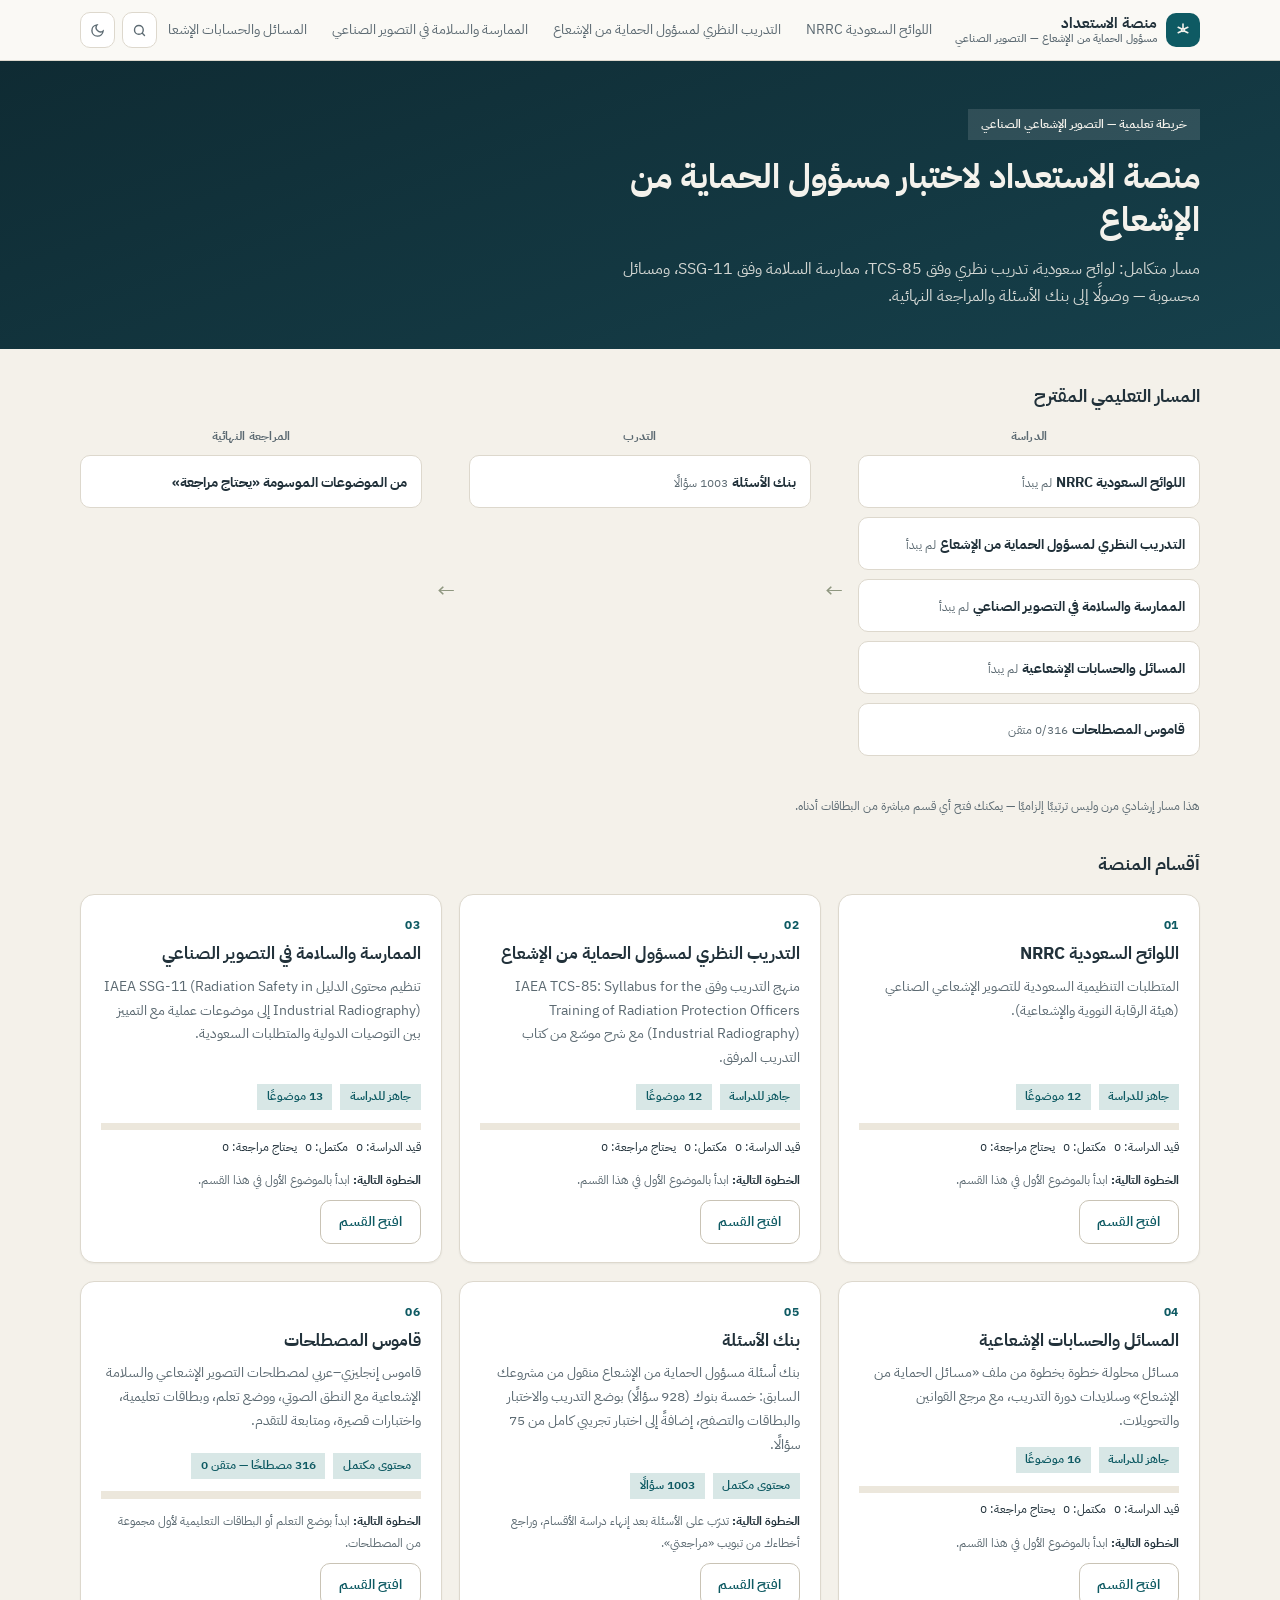
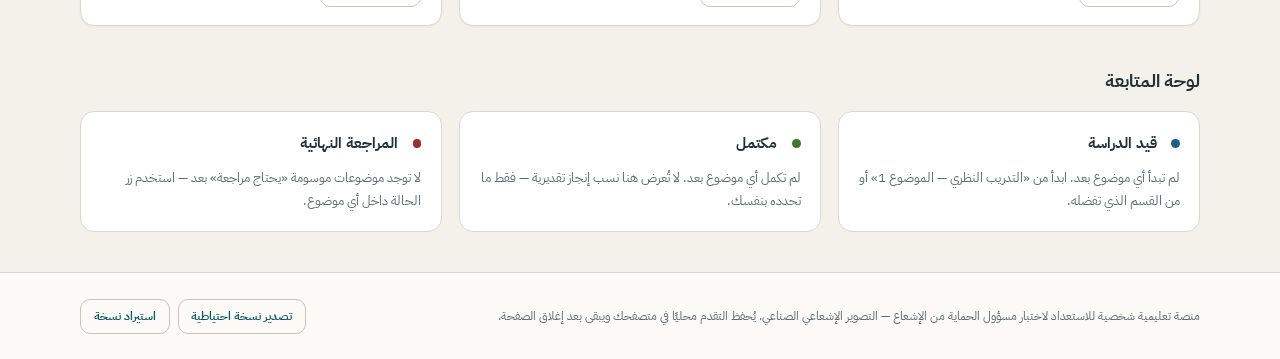
==== commit 9f05f0f6: "Add files via upload" ====
--- a/index.html
+++ b/index.html
@@ -21,6 +21,7 @@
   <script src="assets/js/data/calculations.js"></script>
   <script src="assets/js/data/nrrc.js"></script>
   <script src="assets/js/data/qbank.js"></script>
+  <script src="assets/js/data/vocab.js"></script>
   <script src="assets/js/safe-store.js"></script>
   <script src="assets/js/progress.js"></script>
   <script src="assets/js/search.js"></script>
